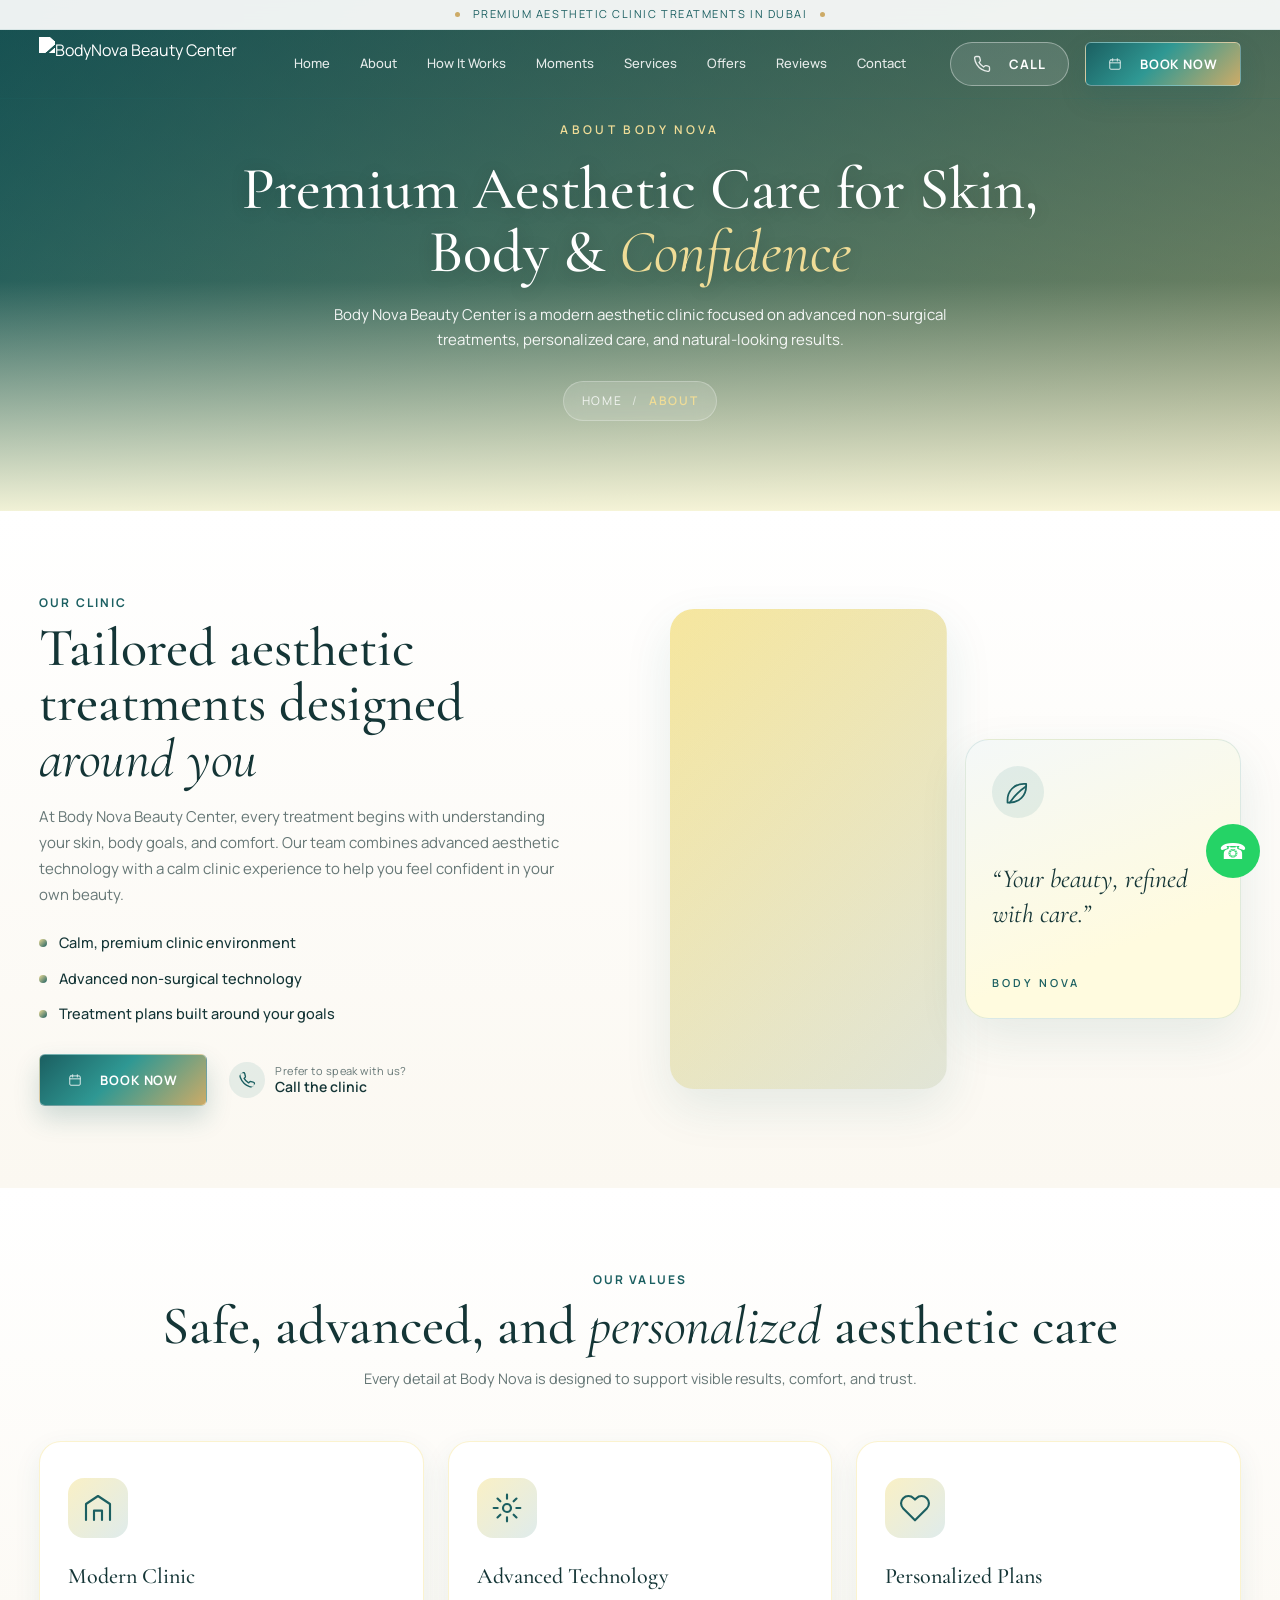
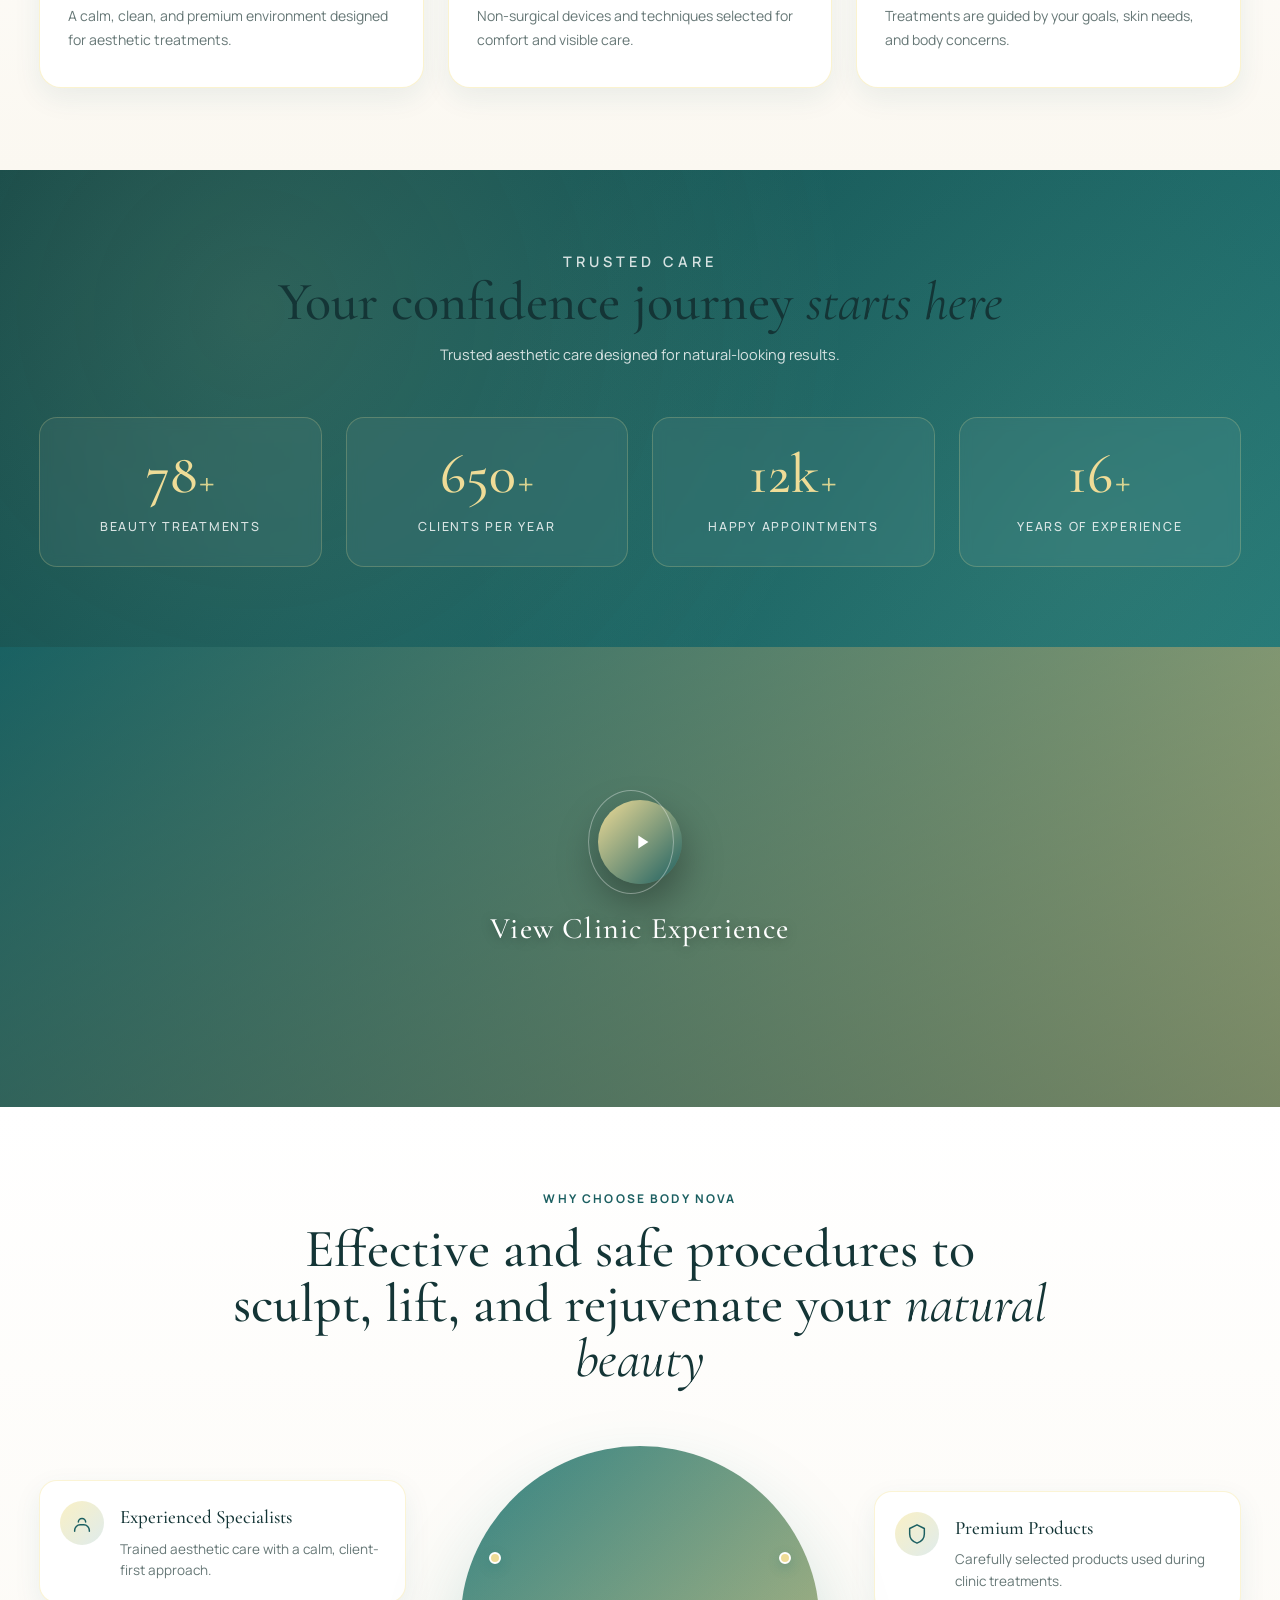
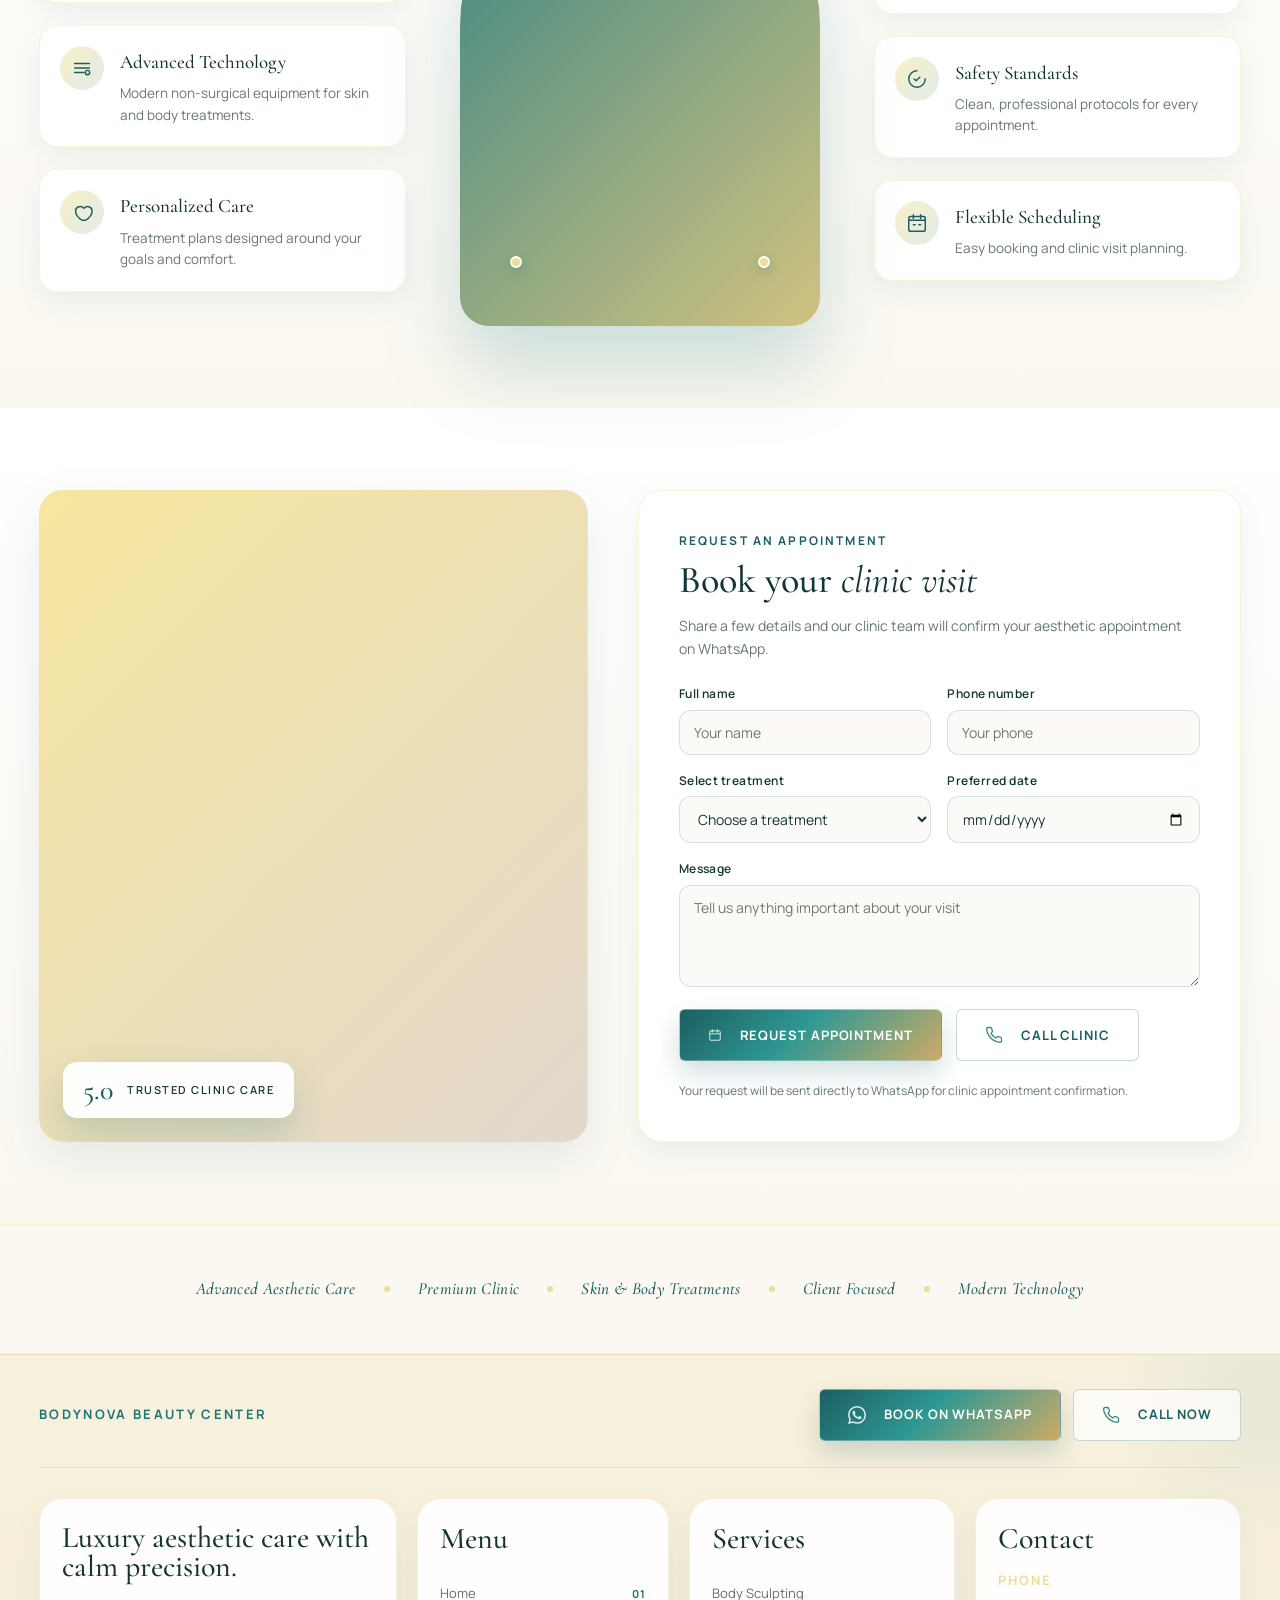
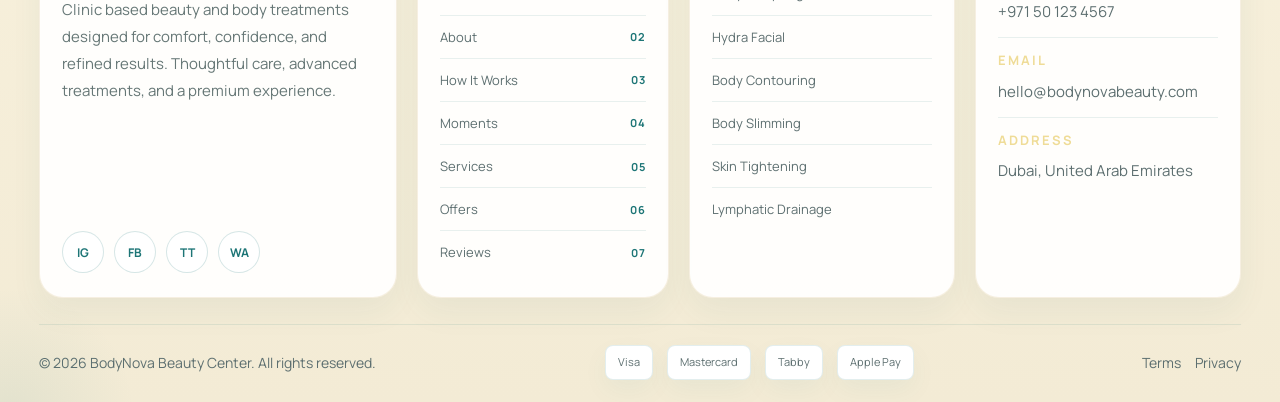
==== about.html @ 42dd6645 "Add About page with header/footer nav, styles, and booking CTA - Create about.html with hero, intro " ====
<!DOCTYPE html>
<html lang="en">
<head>
  <meta charset="UTF-8">
  <meta name="viewport" content="width=device-width, initial-scale=1.0">
  <meta name="description" content="About Body Nova Beauty Center - a premium aesthetic clinic in Dubai offering advanced non-surgical treatments, personalized care, and natural-looking results.">
  <title>About BodyNova Beauty Center | Premium Aesthetic Clinic in Dubai</title>
  <link rel="preconnect" href="https://fonts.googleapis.com">
  <link rel="preconnect" href="https://fonts.gstatic.com" crossorigin>
  <link href="https://fonts.googleapis.com/css2?family=Cormorant+Garamond:ital,wght@0,400;0,500;0,600;1,400;1,500&family=Manrope:wght@300;400;500;600;700&display=swap" rel="stylesheet">
  <link rel="stylesheet" href="styles.css">
  <script src="config.js"></script>
</head>
<body class="about-page">
  <div id="header-placeholder"></div>

  <main>
    <!-- ============= ABOUT HERO ============= -->
    <section class="about-hero">
      <div class="about-hero-bg" aria-hidden="true"></div>
      <div class="about-hero-overlay" aria-hidden="true"></div>
      <div class="shell about-hero-inner">
        <p class="about-hero-eyebrow">About Body Nova</p>
        <h1 class="about-hero-title">Premium Aesthetic Care for Skin, Body &amp; <i>Confidence</i></h1>
        <p class="about-hero-sub">Body Nova Beauty Center is a modern aesthetic clinic focused on advanced non-surgical treatments, personalized care, and natural-looking results.</p>
        <nav class="about-breadcrumb" aria-label="Breadcrumb">
          <a href="index.html">Home</a>
          <span aria-hidden="true">/</span>
          <span class="about-breadcrumb-current">About</span>
        </nav>
      </div>
    </section>

    <!-- ============= INTRO STORY ============= -->
    <section class="section about-intro">
      <div class="shell about-intro-grid reveal">
        <div class="about-intro-copy">
          <p class="eyebrow">Our Clinic</p>
          <h2>Tailored aesthetic treatments designed <i>around you</i></h2>
          <p class="about-intro-lead">At Body Nova Beauty Center, every treatment begins with understanding your skin, body goals, and comfort. Our team combines advanced aesthetic technology with a calm clinic experience to help you feel confident in your own beauty.</p>

          <ul class="about-intro-list">
            <li><span class="about-intro-bullet" aria-hidden="true"></span>Calm, premium clinic environment</li>
            <li><span class="about-intro-bullet" aria-hidden="true"></span>Advanced non-surgical technology</li>
            <li><span class="about-intro-bullet" aria-hidden="true"></span>Treatment plans built around your goals</li>
          </ul>

          <div class="about-intro-actions">
            <a href="#about-booking" class="main-btn js-book">Book Now</a>
            <a href="#" class="about-call-line js-call">
              <svg viewBox="0 0 24 24" aria-hidden="true" width="18" height="18"><path d="M22 16.92v3a2 2 0 0 1-2.18 2 19.86 19.86 0 0 1-8.63-3.07 19.5 19.5 0 0 1-6-6A19.86 19.86 0 0 1 2.12 4.18 2 2 0 0 1 4.11 2h3a2 2 0 0 1 2 1.72c.13.96.36 1.9.7 2.81a2 2 0 0 1-.45 2.11L8.09 9.91a16 16 0 0 0 6 6l1.27-1.27a2 2 0 0 1 2.11-.45c.91.34 1.85.57 2.81.7A2 2 0 0 1 22 16.92Z" fill="none" stroke="currentColor" stroke-width="1.8" stroke-linecap="round" stroke-linejoin="round"/></svg>
              <span><small>Prefer to speak with us?</small><strong>Call the clinic</strong></span>
            </a>
          </div>
        </div>

        <div class="about-intro-media">
          <div class="about-intro-image about-intro-image-main image-hydra" role="img" aria-label="Premium aesthetic treatment room"></div>
          <div class="about-intro-image about-intro-image-card">
            <div class="about-intro-leaf" aria-hidden="true">
              <svg viewBox="0 0 24 24" width="28" height="28"><path d="M5 21c8 0 14-6 14-14V5h-2C9 5 3 11 3 19v2h2Z" fill="none" stroke="currentColor" stroke-width="1.5" stroke-linecap="round" stroke-linejoin="round"/><path d="M5 21c4-6 8-10 14-14" fill="none" stroke="currentColor" stroke-width="1.5" stroke-linecap="round"/></svg>
            </div>
            <p class="about-intro-quote">“Your beauty, refined with care.”</p>
            <span class="about-intro-quote-mark">Body Nova</span>
          </div>
        </div>
      </div>
    </section>

    <!-- ============= CLINIC VALUES ============= -->
    <section class="section about-values">
      <div class="shell">
        <div class="about-values-title reveal">
          <p class="eyebrow">Our Values</p>
          <h2>Safe, advanced, and <i>personalized</i> aesthetic care</h2>
          <p class="about-values-sub">Every detail at Body Nova is designed to support visible results, comfort, and trust.</p>
        </div>

        <div class="about-values-grid reveal">
          <article class="about-value-card">
            <div class="about-value-icon" aria-hidden="true">
              <svg viewBox="0 0 24 24" width="32" height="32"><path d="M3 21V9l9-6 9 6v12" fill="none" stroke="currentColor" stroke-width="1.6" stroke-linecap="round" stroke-linejoin="round"/><path d="M9 21v-7h6v7" fill="none" stroke="currentColor" stroke-width="1.6" stroke-linecap="round" stroke-linejoin="round"/></svg>
            </div>
            <h3>Modern Clinic</h3>
            <p>A calm, clean, and premium environment designed for aesthetic treatments.</p>
          </article>

          <article class="about-value-card">
            <div class="about-value-icon" aria-hidden="true">
              <svg viewBox="0 0 24 24" width="32" height="32"><circle cx="12" cy="12" r="3" fill="none" stroke="currentColor" stroke-width="1.6"/><path d="M12 2v3M12 19v3M2 12h3M19 12h3M4.9 4.9l2.1 2.1M17 17l2.1 2.1M4.9 19.1 7 17M17 7l2.1-2.1" fill="none" stroke="currentColor" stroke-width="1.6" stroke-linecap="round"/></svg>
            </div>
            <h3>Advanced Technology</h3>
            <p>Non-surgical devices and techniques selected for comfort and visible care.</p>
          </article>

          <article class="about-value-card">
            <div class="about-value-icon" aria-hidden="true">
              <svg viewBox="0 0 24 24" width="32" height="32"><path d="M20.84 4.61a5.5 5.5 0 0 0-7.78 0L12 5.67l-1.06-1.06a5.5 5.5 0 0 0-7.78 7.78L12 21.23l8.84-8.84a5.5 5.5 0 0 0 0-7.78Z" fill="none" stroke="currentColor" stroke-width="1.6" stroke-linecap="round" stroke-linejoin="round"/></svg>
            </div>
            <h3>Personalized Plans</h3>
            <p>Treatments are guided by your goals, skin needs, and body concerns.</p>
          </article>
        </div>
      </div>
    </section>

    <!-- ============= STATS ============= -->
    <section class="about-stats">
      <div class="shell about-stats-shell reveal">
        <div class="about-stats-copy">
          <p class="about-stats-eyebrow">Trusted Care</p>
          <h2>Your confidence journey <i>starts here</i></h2>
          <p>Trusted aesthetic care designed for natural-looking results.</p>
        </div>
        <div class="about-stats-grid">
          <div class="about-stat">
            <span class="about-stat-num">78<em>+</em></span>
            <span class="about-stat-label">Beauty Treatments</span>
          </div>
          <div class="about-stat">
            <span class="about-stat-num">650<em>+</em></span>
            <span class="about-stat-label">Clients Per Year</span>
          </div>
          <div class="about-stat">
            <span class="about-stat-num">12k<em>+</em></span>
            <span class="about-stat-label">Happy Appointments</span>
          </div>
          <div class="about-stat">
            <span class="about-stat-num">16<em>+</em></span>
            <span class="about-stat-label">Years of Experience</span>
          </div>
        </div>
      </div>
    </section>

    <!-- ============= CINEMATIC IMAGE ============= -->
    <section class="about-cinematic">
      <div class="about-cinematic-bg" aria-hidden="true"></div>
      <div class="about-cinematic-overlay" aria-hidden="true"></div>
      <div class="about-cinematic-content">
        <button type="button" class="about-play" aria-label="View clinic experience">
          <svg viewBox="0 0 24 24" width="22" height="22" aria-hidden="true"><path d="M8 5v14l11-7L8 5Z" fill="currentColor"/></svg>
        </button>
        <p class="about-cinematic-text">View Clinic Experience</p>
      </div>
    </section>

    <!-- ============= WHY BODY NOVA ============= -->
    <section class="section about-why">
      <div class="shell">
        <div class="about-why-title reveal">
          <p class="eyebrow">Why Choose Body Nova</p>
          <h2>Effective and safe procedures to sculpt, lift, and rejuvenate your <i>natural beauty</i></h2>
        </div>

        <div class="about-why-layout reveal">
          <div class="about-why-side about-why-left">
            <article class="about-why-feature">
              <div class="about-why-icon" aria-hidden="true">
                <svg viewBox="0 0 24 24" width="22" height="22"><path d="M16 11a4 4 0 1 0-8 0M4 21v-1a6 6 0 0 1 6-6h4a6 6 0 0 1 6 6v1" fill="none" stroke="currentColor" stroke-width="1.6" stroke-linecap="round" stroke-linejoin="round"/></svg>
              </div>
              <div>
                <h3>Experienced Specialists</h3>
                <p>Trained aesthetic care with a calm, client-first approach.</p>
              </div>
            </article>
            <article class="about-why-feature">
              <div class="about-why-icon" aria-hidden="true">
                <svg viewBox="0 0 24 24" width="22" height="22"><path d="M4 7h16M4 12h16M4 17h10" fill="none" stroke="currentColor" stroke-width="1.6" stroke-linecap="round"/><circle cx="18" cy="17" r="2.4" fill="none" stroke="currentColor" stroke-width="1.6"/></svg>
              </div>
              <div>
                <h3>Advanced Technology</h3>
                <p>Modern non-surgical equipment for skin and body treatments.</p>
              </div>
            </article>
            <article class="about-why-feature">
              <div class="about-why-icon" aria-hidden="true">
                <svg viewBox="0 0 24 24" width="22" height="22"><path d="M12 21s-7-4.35-7-10a5 5 0 0 1 9-3 5 5 0 0 1 9 3c0 5.65-7 10-7 10Z" fill="none" stroke="currentColor" stroke-width="1.6" stroke-linecap="round" stroke-linejoin="round"/></svg>
              </div>
              <div>
                <h3>Personalized Care</h3>
                <p>Treatment plans designed around your goals and comfort.</p>
              </div>
            </article>
          </div>

          <div class="about-why-center" aria-hidden="true">
            <div class="about-why-frame">
              <img src="assets/images/why-body-nova-face.jpg" alt="Body Nova premium clinic treatment" onerror="this.style.display='none';this.parentElement.classList.add('about-why-frame-fallback')">
              <span class="about-why-pin about-why-pin-tl"></span>
              <span class="about-why-pin about-why-pin-tr"></span>
              <span class="about-why-pin about-why-pin-bl"></span>
              <span class="about-why-pin about-why-pin-br"></span>
            </div>
          </div>

          <div class="about-why-side about-why-right">
            <article class="about-why-feature">
              <div class="about-why-icon" aria-hidden="true">
                <svg viewBox="0 0 24 24" width="22" height="22"><path d="M12 2 4 6v6c0 5 3.5 8.5 8 10 4.5-1.5 8-5 8-10V6l-8-4Z" fill="none" stroke="currentColor" stroke-width="1.6" stroke-linecap="round" stroke-linejoin="round"/></svg>
              </div>
              <div>
                <h3>Premium Products</h3>
                <p>Carefully selected products used during clinic treatments.</p>
              </div>
            </article>
            <article class="about-why-feature">
              <div class="about-why-icon" aria-hidden="true">
                <svg viewBox="0 0 24 24" width="22" height="22"><path d="M9 12l2 2 4-4M12 3a9 9 0 1 0 9 9" fill="none" stroke="currentColor" stroke-width="1.6" stroke-linecap="round" stroke-linejoin="round"/></svg>
              </div>
              <div>
                <h3>Safety Standards</h3>
                <p>Clean, professional protocols for every appointment.</p>
              </div>
            </article>
            <article class="about-why-feature">
              <div class="about-why-icon" aria-hidden="true">
                <svg viewBox="0 0 24 24" width="22" height="22"><rect x="3" y="5" width="18" height="16" rx="2" fill="none" stroke="currentColor" stroke-width="1.6"/><path d="M3 9h18M8 3v4M16 3v4M8 14h2M14 14h2" fill="none" stroke="currentColor" stroke-width="1.6" stroke-linecap="round"/></svg>
              </div>
              <div>
                <h3>Flexible Scheduling</h3>
                <p>Easy booking and clinic visit planning.</p>
              </div>
            </article>
          </div>
        </div>
      </div>
    </section>

    <!-- ============= BOOKING CTA ============= -->
    <section class="section about-booking" id="about-booking">
      <div class="shell about-booking-grid reveal">
        <div class="about-booking-media">
          <div class="about-booking-image image-tight" role="img" aria-label="Premium clinic treatment"></div>
          <div class="about-booking-badge">
            <span class="about-booking-badge-num">5.0</span>
            <span class="about-booking-badge-label">Trusted Clinic Care</span>
          </div>
        </div>

        <div class="about-booking-panel">
          <p class="eyebrow">Request an Appointment</p>
          <h2>Book your <i>clinic visit</i></h2>
          <p class="about-booking-lead">Share a few details and our clinic team will confirm your aesthetic appointment on WhatsApp.</p>

          <form class="about-booking-form" id="booking-form">
            <label class="about-field">
              <span>Full name</span>
              <input type="text" name="name" placeholder="Your name" required>
            </label>
            <label class="about-field">
              <span>Phone number</span>
              <input type="tel" name="phone" placeholder="Your phone" required>
            </label>
            <label class="about-field">
              <span>Select treatment</span>
              <select name="service" required>
                <option value="" selected disabled>Choose a treatment</option>
                <option>Body Sculpting &amp; Fat Removal</option>
                <option>Hydra Facial</option>
                <option>Body Contouring</option>
                <option>Body Slimming</option>
                <option>Skin Tightening</option>
                <option>Lymphatic Drainage</option>
              </select>
            </label>
            <label class="about-field">
              <span>Preferred date</span>
              <input type="date" name="date" required>
            </label>
            <label class="about-field about-field-full">
              <span>Message</span>
              <textarea name="notes" rows="4" placeholder="Tell us anything important about your visit"></textarea>
            </label>
            <div class="about-booking-actions">
              <button type="submit" class="main-btn">Request Appointment</button>
              <a href="#" class="soft-btn js-call">Call Clinic</a>
            </div>
            <p class="about-booking-note">Your request will be sent directly to WhatsApp for clinic appointment confirmation.</p>
          </form>
        </div>
      </div>
    </section>

    <!-- ============= TRUST ROW ============= -->
    <section class="about-trust">
      <div class="shell">
        <div class="about-trust-row reveal">
          <span class="about-trust-item">Advanced Aesthetic Care</span>
          <span class="about-trust-dot" aria-hidden="true"></span>
          <span class="about-trust-item">Premium Clinic</span>
          <span class="about-trust-dot" aria-hidden="true"></span>
          <span class="about-trust-item">Skin &amp; Body Treatments</span>
          <span class="about-trust-dot" aria-hidden="true"></span>
          <span class="about-trust-item">Client Focused</span>
          <span class="about-trust-dot" aria-hidden="true"></span>
          <span class="about-trust-item">Modern Technology</span>
        </div>
      </div>
    </section>
  </main>

  <div id="footer-placeholder"></div>
  <a href="#" class="float-wa js-whatsapp" aria-label="Chat on WhatsApp">☎</a>
  <script src="scripts.js"></script>
</body>
</html>
---- styles.css ----
:root {
  --gold: #f5e496;
  --gold-dark: #1d7576;
  --teal: #1d7576;
  --cream: #fffbdf;
  --cream-2: #f9f2c8;
  --blush: #fbf6d5;
  --rose: #1d7576;
  --rose-dark: #0f4546;
  --ink: #123c3d;
  --muted: #5d6f70;
  --surface: #FFFFFF;
  --whatsapp: #25D366;
  --serif: 'Cormorant Garamond', Georgia, serif;
  --sans: 'Manrope', system-ui, sans-serif;
  --shadow: 0 18px 48px rgba(29, 117, 118, .10);
  --soft-shadow: 0 10px 28px rgba(29, 117, 118, .08);
  --max: 1130px;
}

* {
  box-sizing: border-box;
  margin: 0;
  padding: 0
}

html {
  scroll-behavior: smooth
}

body {
  font-family: var(--sans);
  background: var(--cream);
  color: var(--ink);
  line-height: 1.65;
  overflow-x: hidden
}

a {
  text-decoration: none;
  color: inherit
}

img {
  max-width: 100%;
  display: block
}

button {
  font-family: inherit
}

.shell {
  max-width: var(--max);
  margin: auto;
  padding: 0 24px
}

.section {
  padding: 82px 0
}

.reveal {
  opacity: 0;
  transform: translateY(24px);
  transition: opacity .7s ease, transform .7s ease
}

.reveal.is-visible {
  opacity: 1;
  transform: none
}

.reveal-now {
  animation: rise .8s ease both
}

@keyframes rise {
  from {
    opacity: 0;
    transform: translateY(18px)
  }

  to {
    opacity: 1;
    transform: none
  }
}

.top-note {
  height: 30px;
  background: #fbf5c9;
  color: var(--teal);
  font-size: 11px;
  letter-spacing: .14em;
  text-transform: uppercase;
  display: flex;
  align-items: center;
  justify-content: center;
  gap: 13px
}

.top-note span {
  width: 5px;
  height: 5px;
  background: var(--gold);
  border-radius: 50%
}

.site-header {
  position: sticky;
  top: 0;
  z-index: 50;
  background: rgba(255, 255, 255, .96);
  border-bottom: 1px solid rgba(245, 228, 150, .45);
  backdrop-filter: blur(16px)
}

.header-shell {
  height: 68px;
  display: grid;
  grid-template-columns: 210px 1fr 210px;
  align-items: center;
  gap: 20px
}

.brand {
  display: flex;
  align-items: center
}

.brand-logo {
  height: 54px;
  width: auto;
  object-fit: contain
}

.desktop-nav {
  display: flex;
  align-items: center;
  justify-content: center;
  gap: 30px
}

.desktop-nav a {
  font-size: 13px;
  font-weight: 500;
  color: #123c3d;
  position: relative
}

.desktop-nav a:after {
  content: "";
  position: absolute;
  left: 0;
  bottom: -8px;
  width: 0;
  height: 1px;
  background: var(--gold);
  transition: .25s
}

.desktop-nav a:hover {
  color: var(--rose-dark)
}

.desktop-nav a:hover:after {
  width: 100%
}

.header-actions {
  display: flex;
  justify-content: flex-end;
  gap: 10px
}

.header-call,
.header-book,
.soft-btn,
.main-btn,
.whatsapp-btn {
  display: inline-flex;
  align-items: center;
  justify-content: center;
  min-height: 38px;
  padding: 0 20px;
  border-radius: 999px;
  font-size: 12px;
  font-weight: 700;
  letter-spacing: .08em;
  text-transform: uppercase;
  transition: .25s ease
}

.header-call,
.soft-btn {
  background: #fffbdf;
  border: 1px solid rgba(29, 117, 118, .22);
  color: var(--rose-dark)
}

.header-book,
.main-btn {
  background: linear-gradient(135deg, var(--gold), #1d7576);
  color: #fff;
  border: 1px solid rgba(255, 255, 255, .4);
  box-shadow: 0 10px 22px rgba(29, 117, 118, .25)
}

.whatsapp-btn {
  background: var(--whatsapp);
  color: #fff
}

.header-call:hover,
.soft-btn:hover {
  background: #f8f0c8
}

.header-book:hover,
.main-btn:hover {
  transform: translateY(-1px);
  background: linear-gradient(135deg, var(--teal), #155f60)
}

.whatsapp-btn:hover {
  transform: translateY(-1px);
  filter: brightness(.96)
}

.menu-toggle {
  display: none;
  background: transparent;
  border: 0;
  width: 38px;
  height: 38px;
  margin-left: auto
}

.menu-toggle span {
  display: block;
  width: 22px;
  height: 2px;
  background: var(--ink);
  margin: 5px auto;
  transition: .25s
}

.menu-toggle.is-open span:nth-child(1) {
  transform: translateY(7px) rotate(45deg)
}

.menu-toggle.is-open span:nth-child(2) {
  opacity: 0
}

.menu-toggle.is-open span:nth-child(3) {
  transform: translateY(-7px) rotate(-45deg)
}

.mobile-panel {
  display: none;
  background: #fff;
  border-top: 1px solid rgba(245, 228, 150, .45);
  padding: 10px 24px 24px
}

.mobile-panel.is-open {
  display: block
}

.mobile-nav {
  display: grid;
  gap: 2px
}

.mobile-nav a {
  padding: 12px 0;
  border-bottom: 1px solid #e9e2b8;
  color: var(--ink);
  font-size: 14px
}

.mobile-actions {
  display: grid;
  grid-template-columns: 1fr 1fr;
  gap: 10px;
  margin-top: 16px
}

.hero {
  min-height: 520px;
  height: 70vh;
  max-height: 720px;
  position: relative;
  display: flex;
  align-items: center;
  justify-content: center;
  text-align: center;
  color: #fff;
  overflow: hidden
}

.hero-media {
  position: absolute;
  inset: 0;
  display: grid;
  grid-template-columns: 1fr 1fr
}

.hero-panel {
  background-size: cover;
  background-position: center
}

.hero-panel-left {
  background-image: linear-gradient(rgba(47, 25, 20, .15), rgba(47, 25, 20, .15)), url('assets/images/hero-left.jpg'), linear-gradient(135deg, #1d7576, #f5e496)
}

.hero-panel-right {
  background-image: linear-gradient(rgba(47, 25, 20, .16), rgba(47, 25, 20, .16)), url('assets/images/hero-right.jpg'), linear-gradient(135deg, #dcece7, #f5e496)
}

.hero-shade {
  position: absolute;
  inset: 0;
  background: radial-gradient(circle at center, rgba(0, 0, 0, .2), rgba(0, 0, 0, .42))
}

.hero-copy {
  position: relative;
  z-index: 2;
  width: min(840px, 92%);
  padding-top: 20px
}

.hero-kicker {
  font-size: 12px;
  letter-spacing: .16em;
  text-transform: uppercase;
  margin-bottom: 14px;
  color: #f5e496
}

.hero h1 {
  font-family: var(--serif);
  font-weight: 500;
  font-size: clamp(42px, 6vw, 76px);
  line-height: .95;
  letter-spacing: -.02em;
  text-wrap: balance
}

.hero h1 i {
  font-weight: 400;
  color: #f5e496
}

.hero-proof {
  display: flex;
  flex-wrap: wrap;
  justify-content: center;
  gap: 9px;
  margin: 22px 0 14px
}

.hero-proof span {
  background: rgba(255, 255, 255, .14);
  border: 1px solid rgba(255, 255, 255, .24);
  backdrop-filter: blur(10px);
  border-radius: 999px;
  padding: 7px 13px;
  font-size: 12px
}

.hero-rating {
  font-size: 13px;
  margin-bottom: 24px
}

.hero-rating span {
  color: #f5e496;
  letter-spacing: 3px
}

.hero-actions {
  display: flex;
  justify-content: center;
  gap: 12px;
  flex-wrap: wrap
}

.hero-actions a {
  min-width: 180px
}

.eyebrow {
  font-size: 12px;
  letter-spacing: .18em;
  text-transform: uppercase;
  color: var(--teal);
  font-weight: 700;
  margin-bottom: 8px
}

h2 {
  font-family: var(--serif);
  font-size: clamp(34px, 4.4vw, 54px);
  font-weight: 500;
  line-height: 1.02;
  color: #123c3d
}

h2 i {
  color: var(--rose-dark);
  font-weight: 400
}

.section-copy p:not(.eyebrow),
.center-title p,
.title-row>p {
  color: var(--muted);
  font-size: 14px;
  max-width: 560px
}

.how-grid {
  display: grid;
  grid-template-columns: .9fr 1.25fr;
  gap: 70px;
  align-items: center
}

.steps {
  display: grid;
  grid-template-columns: repeat(3, 1fr);
  gap: 22px
}

.steps article {
  text-align: center
}

.line-icon {
  width: 58px;
  height: 58px;
  border: 1px solid rgba(29, 117, 118, .32);
  border-radius: 50%;
  display: inline-flex;
  align-items: center;
  justify-content: center;
  color: var(--teal);
  font-size: 13px;
  margin-bottom: 16px
}

.steps h3 {
  font-family: var(--serif);
  font-size: 22px;
  font-weight: 500;
  margin-bottom: 4px
}

.steps p {
  font-size: 13px;
  color: var(--muted)
}

.moments-section {
  background: #fff
}

.moments-grid {
  display: grid;
  grid-template-columns: .96fr 1.04fr;
  gap: 70px;
  align-items: center
}

.portrait-cluster {
  position: relative;
  min-height: 500px;
  display: flex;
  justify-content: center;
  align-items: center
}

.oval-frame {
  width: min(410px, 88vw);
  height: 500px;
  border-radius: 48% 48% 42% 42%;
  border: 1px dashed rgba(29, 117, 118, .34);
  box-shadow: 0 28px 60px rgba(29, 117, 118, .12);
  background-size: cover;
  background-position: center
}

.image-soft {
  background-image: linear-gradient(135deg, rgba(251, 237, 234, .72), rgba(255, 255, 255, .28)), url('assets/images/moments.jpg'), radial-gradient(circle at 45% 40%, #f5e496, #fbf6d5 45%, #dcece7)
}

.petal {
  position: absolute;
  color: #1d7576;
  font-size: 32px;
  filter: drop-shadow(0 10px 12px rgba(29, 117, 118, .20))
}

.petal-a {
  top: 90px;
  right: 72px
}

.petal-b {
  bottom: 82px;
  left: 65px
}

.petal-c {
  bottom: 125px;
  right: 52px
}

.moments-copy>p:not(.eyebrow) {
  color: var(--muted);
  font-size: 14px;
  max-width: 570px;
  margin: 14px 0 28px
}

.mini-offers {
  display: grid;
  grid-template-columns: repeat(3, 1fr);
  gap: 14px
}

.mini-offers article,
.product-row article {
  background: #fff;
  border: 1px solid rgba(245, 228, 150, .38);
  box-shadow: var(--soft-shadow);
  padding: 10px;
  border-radius: 11px
}

.mini-img,
.product-img,
.article-img {
  background-size: cover;
  background-position: center
}

.mini-img {
  height: 85px;
  border-radius: 8px;
  margin-bottom: 10px
}

.mini-offers h4,
.product-row h3 {
  font-family: var(--serif);
  font-size: 18px;
  font-weight: 500
}

.mini-offers p,
.product-row p {
  font-size: 12px;
  color: var(--muted);
  margin-bottom: 9px
}

.mini-btn {
  display: inline-flex;
  align-items: center;
  justify-content: center;
  background: #1d7576;
  color: #fff;
  border-radius: 999px;
  padding: 7px 14px;
  font-size: 10px;
  letter-spacing: .08em;
  text-transform: uppercase;
  font-weight: 700
}

.mini-btn:hover {
  background: var(--teal)
}

.whats-section {
  background: var(--cream);
  padding-top: 74px
}

.title-row {
  display: grid;
  grid-template-columns: 1fr 380px;
  gap: 40px;
  align-items: end;
  margin-bottom: 32px
}

.product-row {
  display: grid;
  grid-template-columns: repeat(5, 1fr);
  gap: 16px
}

.product-row article {
  position: relative;
  padding: 8px 8px 14px
}

.product-row article>span {
  position: absolute;
  top: 14px;
  left: 14px;
  z-index: 2;
  background: #f5e496;
  color: #1d7576;
  font-size: 10px;
  font-weight: 800;
  padding: 4px 9px;
  border-radius: 999px
}

.product-img {
  height: 150px;
  border-radius: 8px;
  margin-bottom: 12px
}

.product-row .mini-btn {
  width: 100%
}

.center-title {
  text-align: center;
  margin: 0 auto 34px;
  max-width: 650px
}

.center-title p:not(.eyebrow) {
  margin: 10px auto 0
}

.service-grid {
  display: grid;
  grid-template-columns: repeat(3, 1fr);
  gap: 18px
}

.service-card {
  height: 230px;
  border-radius: 12px;
  overflow: hidden;
  position: relative;
  background-size: cover;
  background-position: center;
  box-shadow: var(--soft-shadow);
  transition: .3s
}

.service-card:before {
  content: "";
  position: absolute;
  inset: 0;
  background: linear-gradient(to top, rgba(30, 18, 14, .68), rgba(30, 18, 14, .1))
}

.service-card:after {
  content: "";
  position: absolute;
  left: 22px;
  right: 22px;
  bottom: 20px;
  height: 1px;
  background: rgba(245, 228, 150, .85);
  transform: scaleX(0);
  transform-origin: left;
  transition: .3s
}

.service-card:hover {
  transform: translateY(-4px)
}

.service-card:hover:after {
  transform: scaleX(1)
}

.service-card div {
  position: absolute;
  left: 24px;
  right: 24px;
  bottom: 30px;
  color: #fff;
  text-align: center
}

.service-card h3 {
  font-family: var(--serif);
  font-size: 28px;
  font-weight: 500;
  line-height: 1.05
}

.service-card p {
  font-size: 12px;
  color: rgba(255, 255, 255, .85);
  margin-top: 6px
}

.discount-section {
  background: #fff
}

.discount-grid {
  display: grid;
  grid-template-columns: repeat(2, minmax(0, 360px));
  justify-content: center;
  gap: 24px
}

.discount-grid article {
  display: grid;
  grid-template-columns: 90px 1fr;
  gap: 16px;
  align-items: center;
  background: #fbf6d5;
  border-radius: 10px;
  padding: 22px;
  border: 1px solid rgba(29, 117, 118, .16)
}

.illustration {
  width: 90px;
  height: 74px;
  border-radius: 10px;
  background: #fffbdf;
  display: flex;
  align-items: center;
  justify-content: center;
  font-family: var(--serif);
  font-size: 40px;
  color: #1d7576
}

.discount-grid h3 {
  font-family: var(--serif);
  font-size: 23px;
  font-weight: 500
}

.discount-grid p {
  font-size: 13px;
  color: var(--muted);
  line-height: 1.55
}

.book-section {
  background: linear-gradient(#fff 0, #fff 28%, var(--cream) 28%)
}

.deal-strip {
  max-width: 760px;
  margin: 0 auto 30px;
  display: grid;
  grid-template-columns: repeat(3, 1fr);
  background: #fbf6d5;
  border-radius: 9px;
  overflow: hidden;
  border: 1px solid rgba(29, 117, 118, .20)
}

.deal-strip article {
  padding: 22px;
  text-align: center;
  border-right: 1px dashed rgba(29, 117, 118, .18)
}

.deal-strip article:last-child {
  border-right: 0
}

.deal-strip small {
  display: block;
  color: var(--rose-dark);
  font-size: 11px;
  text-transform: uppercase;
  letter-spacing: .12em
}

.deal-strip strong {
  display: block;
  font-family: var(--serif);
  font-size: 25px;
  font-weight: 500;
  color: #5e3834
}

.deal-strip p {
  font-size: 12px;
  color: var(--muted)
}

.gift-card {
  max-width: 720px;
  margin: auto;
  background: #fff;
  border: 1px solid #e4d891;
  border-radius: 90px;
  padding: 28px 48px;
  display: grid;
  grid-template-columns: 230px 1fr;
  gap: 34px;
  align-items: center;
  box-shadow: var(--soft-shadow)
}

.gift-visual {
  height: 130px;
  border-radius: 14px;
  background: linear-gradient(135deg, #123c3d, #111);
  color: #f5e496;
  display: flex;
  flex-direction: column;
  align-items: center;
  justify-content: center;
  box-shadow: 0 18px 35px rgba(0, 0, 0, .18)
}

.gift-visual span {
  font-family: var(--serif);
  font-size: 27px
}

.gift-card h3 {
  font-family: var(--serif);
  font-size: 31px;
  font-weight: 500;
  line-height: 1.05
}

.gift-card p {
  color: var(--muted);
  font-size: 14px;
  margin: 8px 0 14px
}

.journal-section {
  padding: 86px 0;
  background: #fbf6d5;
  position: relative;
  overflow: hidden
}

.journal-section:before {
  content: "";
  position: absolute;
  left: -90px;
  bottom: -80px;
  width: 280px;
  height: 250px;
  background: radial-gradient(circle, #8b4d3e 0 6px, transparent 7px);
  background-size: 18px 18px;
  opacity: .35;
  transform: rotate(-22deg)
}

.journal-grid {
  display: grid;
  grid-template-columns: .75fr 1.25fr;
  gap: 70px;
  align-items: center
}

.journal-quote {
  text-align: center;
  color: #5d6f70
}

.journal-quote span,
.testimonial>span {
  font-family: var(--serif);
  font-size: 72px;
  line-height: 1;
  color: #1d7576
}

.journal-quote p {
  font-family: var(--serif);
  font-size: 30px;
  line-height: 1.08
}

.journal-quote small {
  display: block;
  margin-top: 18px;
  color: var(--muted)
}

.article-list {
  display: grid;
  gap: 16px
}

.article-list article {
  display: grid;
  grid-template-columns: 1fr 110px;
  gap: 20px;
  align-items: center;
  border-bottom: 1px solid rgba(29, 117, 118, .14);
  padding-bottom: 16px
}

.article-list article>div:last-child {
  grid-row: 1;
  grid-column: 1
}

.article-img {
  grid-column: 2;
  height: 84px;
  border-radius: 7px
}

.article-list h3 {
  font-family: var(--serif);
  font-size: 25px;
  font-weight: 500;
  line-height: 1.15
}

.article-list p {
  font-size: 12px;
  color: var(--muted);
  margin-top: 8px
}

.reviews-section {
  background: #fff
}

.testimonial {
  text-align: center;
  max-width: 800px;
  margin: auto
}

.slides {
  position: relative;
  min-height: 220px
}

.slide {
  display: none
}

.slide.active {
  display: block
}

.slide p {
  font-family: var(--serif);
  font-size: 31px;
  line-height: 1.25;
  color: #123c3d
}

.slide strong {
  display: block;
  margin-top: 28px;
  font-size: 13px;
  color: #1d7576
}

.slide small {
  display: block;
  margin-top: 10px;
  color: #1d7576;
  letter-spacing: .1em
}

.slider-dots {
  display: flex;
  justify-content: center;
  gap: 10px;
  margin-top: 25px
}

.slider-dots button {
  width: 28px;
  height: 2px;
  border: 0;
  background: #d9dec0
}

.slider-dots button.active {
  background: #1d7576
}

.locations-section {
  padding: 54px 0 40px;
  background: #fbf6d5;
  border-radius: 28px 28px 0 0
}

.chips,
.footer-locations {
  display: flex;
  justify-content: center;
  flex-wrap: wrap;
  gap: 10px
}

.chips span,
.footer-locations span {
  background: #fff;
  border: 1px solid rgba(245, 228, 150, .38);
  border-radius: 5px;
  padding: 9px 22px;
  font-size: 12px;
  color: #5d6f70;
  min-width: 112px;
  text-align: center;
  transition: .25s
}

.chips span:hover {
  background: var(--teal);
  color: #fff
}

.footer {
  background: #fbf6d5;
  padding: 48px 0 24px;
  border-top: 1px solid rgba(245, 228, 150, .45)
}

.footer-top {
  display: grid;
  grid-template-columns: 1.4fr .7fr .9fr 1fr;
  gap: 42px;
  padding-bottom: 36px
}

.footer-logo {
  width: 190px;
  margin-bottom: 14px
}

.footer p,
.footer a,
.footer span {
  font-size: 13px;
  color: #5d6f70
}

.footer-brand p {
  max-width: 320px
}

.footer-socials {
  display: flex;
  gap: 9px;
  margin-top: 18px
}

.footer-socials a {
  width: 32px;
  height: 32px;
  border-radius: 50%;
  border: 1px solid #e4d891;
  display: flex;
  align-items: center;
  justify-content: center;
  color: #1d7576;
  font-size: 11px;
  font-weight: 800
}

.footer-col {
  display: flex;
  flex-direction: column;
  gap: 8px
}

.footer-col h4 {
  font-family: var(--serif);
  font-size: 23px;
  font-weight: 500;
  margin-bottom: 8px;
  color: #123c3d
}

.footer-wa {
  margin-top: 8px;
  color: #fff !important;
  background: var(--whatsapp);
  padding: 9px 14px;
  border-radius: 999px;
  text-align: center;
  max-width: 170px
}

.footer-locations {
  padding: 26px 0;
  border-top: 1px solid rgba(29, 117, 118, .10);
  border-bottom: 1px solid rgba(29, 117, 118, .10)
}

.footer-bottom {
  padding-top: 18px;
  display: flex;
  align-items: center;
  justify-content: space-between;
  gap: 16px;
  flex-wrap: wrap
}

.footer-bottom div {
  display: flex;
  gap: 14px
}

.payment-row span {
  background: #fff;
  border-radius: 4px;
  padding: 4px 8px;
  font-size: 10px
}

.float-wa {
  position: fixed;
  right: 20px;
  bottom: 22px;
  z-index: 60;
  width: 54px;
  height: 54px;
  background: var(--whatsapp);
  color: #fff;
  border-radius: 50%;
  display: flex;
  align-items: center;
  justify-content: center;
  box-shadow: 0 14px 30px rgba(37, 211, 102, .35);
  font-size: 22px
}

.image-faces {
  background-image: linear-gradient(135deg, rgba(255, 231, 226, .42), rgba(255, 255, 255, .22)), url('assets/images/moments.jpg'), linear-gradient(135deg, #f5e496, #f5eee5)
}

.image-facial {
  background-image: linear-gradient(135deg, rgba(255, 255, 255, .05), rgba(0, 0, 0, .05)), url('assets/images/service-hydra-facial.jpg'), linear-gradient(135deg, #f5e496, #f4f8e9)
}

.image-sculpt {
  background-image: linear-gradient(135deg, rgba(255, 255, 255, .05), rgba(0, 0, 0, .05)), url('assets/images/service-body-sculpting.jpg'), linear-gradient(135deg, #f5e496, #f5e496)
}

.image-tight {
  background-image: linear-gradient(135deg, rgba(255, 255, 255, .05), rgba(0, 0, 0, .05)), url('assets/images/service-skin-tightening.jpg'), linear-gradient(135deg, #f5e496, #f6eadf)
}

.image-drainage {
  background-image: linear-gradient(135deg, rgba(255, 255, 255, .05), rgba(0, 0, 0, .05)), url('assets/images/service-lymphatic-drainage.jpg'), linear-gradient(135deg, #dcece7, #fbf6d5)
}

.image-slimming {
  background-image: linear-gradient(135deg, rgba(255, 255, 255, .05), rgba(0, 0, 0, .05)), url('assets/images/service-body-slimming.jpg'), linear-gradient(135deg, #f5e496, #f5e496)
}

.image-contour {
  background-image: linear-gradient(135deg, rgba(255, 255, 255, .05), rgba(0, 0, 0, .05)), url('assets/images/service-body-contouring.jpg'), linear-gradient(135deg, #f5e496, #f5e496)
}

@media(max-width:980px) {
  .header-shell {
    grid-template-columns: 1fr auto
  }

  .brand-logo {
    height: 46px
  }

  .desktop-nav,
  .header-actions {
    display: none
  }

  .menu-toggle {
    display: block
  }

  .hero {
    height: auto;
    min-height: 610px
  }

  .hero-media {
    grid-template-columns: 1fr
  }

  .hero-panel-right {
    display: none
  }

  .how-grid,
  .moments-grid,
  .journal-grid {
    grid-template-columns: 1fr;
    gap: 38px
  }

  .steps,
  .mini-offers,
  .product-row,
  .service-grid {
    grid-template-columns: repeat(2, 1fr)
  }

  .title-row {
    grid-template-columns: 1fr
  }

  .footer-top {
    grid-template-columns: 1fr 1fr
  }

  .gift-card {
    border-radius: 28px;
    grid-template-columns: 1fr;
    padding: 30px
  }

  .deal-strip {
    grid-template-columns: 1fr
  }

  .deal-strip article {
    border-right: 0;
    border-bottom: 1px dashed rgba(29, 117, 118, .18)
  }

  .deal-strip article:last-child {
    border-bottom: 0
  }
}

@media(max-width:640px) {
  .shell {
    padding: 0 18px
  }

  .section {
    padding: 62px 0
  }

  .top-note {
    font-size: 9px;
    letter-spacing: .08em
  }

  .hero h1 {
    font-size: 33px
  }

  .hero-actions {
    flex-direction: column;
    align-items: center
  }

  .hero-actions a {
    width: 100%;
    max-width: 280px
  }

  .hero-proof {
    gap: 7px
  }

  .steps,
  .mini-offers,
  .product-row,
  .service-grid,
  .discount-grid {
    grid-template-columns: 1fr
  }

  .portrait-cluster {
    min-height: 390px
  }

  .oval-frame {
    height: 390px
  }

  .product-row {
    display: flex;
    overflow-x: auto;
    padding-bottom: 10px;
    scroll-snap-type: x mandatory
  }

  .product-row article {
    min-width: 230px;
    scroll-snap-align: start
  }

  .service-card {
    height: 210px
  }

  .discount-grid article {
    grid-template-columns: 1fr;
    text-align: center
  }

  .journal-quote p,
  .slide p {
    font-size: 25px
  }

  .article-list article {
    grid-template-columns: 1fr 92px;
    gap: 14px
  }

  .article-list h3 {
    font-size: 20px
  }

  .footer-top {
    grid-template-columns: 1fr
  }

  .footer-bottom {
    display: grid;
    text-align: center;
    justify-content: center
  }

  .mobile-actions {
    grid-template-columns: 1fr
  }

  .footer-logo {
    width: 160px
  }

  .gift-visual {
    height: 120px
  }

  .hero {
    min-height: 560px
  }

  .brand-logo {
    height: 42px
  }
}


/* Story Feature Section */
.story-feature-section {
  background: #fbf7df;
  padding-top: 96px;
  padding-bottom: 108px
}

.story-feature-shell {
  max-width: 1220px
}

.story-feature-top {
  display: grid;
  grid-template-columns: minmax(0, 1.2fr) minmax(320px, .76fr);
  gap: 64px;
  align-items: start;
  margin-bottom: 54px
}

.story-feature-intro h2 {
  font-family: var(--serif);
  font-size: clamp(44px, 5.6vw, 72px);
  line-height: .96;
  font-weight: 500;
  letter-spacing: -.03em;
  max-width: 760px
}

.story-feature-lead {
  padding-top: 34px;
  max-width: 420px
}

.story-feature-lead p,
.story-feature-copy p {
  font-size: 16px;
  line-height: 1.72;
  color: var(--muted)
}

.story-feature-grid {
  display: grid;
  grid-template-columns: minmax(250px, 1fr) minmax(320px, 420px) minmax(250px, 1fr);
  gap: 54px;
  align-items: start
}

.story-feature-card {
  display: flex;
  flex-direction: column;
  gap: 30px;
  padding-top: 76px
}

.story-feature-card-right {
  padding-top: 56px
}

.story-feature-copy h3 {
  font-family: var(--serif);
  font-size: 36px;
  line-height: 1.02;
  font-weight: 500;
  color: var(--ink);
  margin-bottom: 20px
}

.story-feature-copy-top {
  padding-top: 18px
}

.story-feature-copy-bottom h3 {
  margin-top: 22px;
  margin-bottom: 18px
}

.story-line {
  width: 100%;
  max-width: 460px;
  height: 1px;
  background: rgba(26, 26, 26, .1);
  margin-bottom: 28px
}

.story-list {
  display: flex;
  flex-direction: column;
  gap: 20px
}

.story-list li {
  position: relative;
  padding-left: 28px;
  font-size: 16px;
  line-height: 1.5;
  color: var(--ink)
}

.story-list li::before {
  content: '✦';
  position: absolute;
  left: 0;
  top: 0;
  color: #1d7576;
  font-size: 16px;
  line-height: 1
}

.story-list-tight {
  margin-top: 4px
}

.story-media-column {
  position: relative;
  display: flex;
  justify-content: center;
  align-items: flex-end;
  min-height: 620px
}

.story-media-frame {
  position: relative;
  width: min(100%, 420px);
  aspect-ratio: 0.72/1;
  overflow: hidden;
  border-radius: 220px;
  background: #fbf6d5;
  box-shadow: 0 32px 70px rgba(29, 117, 118, .11)
}

.story-media-image,
.story-media-video,
.story-media-placeholder {
  position: absolute;
  inset: 0;
  width: 100%;
  height: 100%
}

.story-media-image,
.story-media-video {
  object-fit: cover;
  display: none
}

.story-media-image.is-active,
.story-media-video.is-active {
  display: block
}

.story-media-placeholder {
  display: none;
  align-items: center;
  justify-content: center;
  background: linear-gradient(180deg, #fbf6d5, #f5e496);
  color: #1d7576;
  font-family: var(--serif);
  font-size: 42px;
  letter-spacing: .04em
}

.story-media-placeholder.is-active {
  display: flex
}

.story-media-video {
  background: #000
}

.story-media-video::-webkit-media-controls-panel {
  background: rgba(251, 248, 243, .9)
}

.story-media-signature {
  position: absolute;
  left: 50%;
  bottom: 18px;
  transform: translateX(-50%);
  font-family: 'Allura', cursive;
  font-size: 74px;
  line-height: 1;
  color: #1d7576;
  pointer-events: none;
  white-space: nowrap
}

@media(max-width:1180px) {
  .story-feature-top {
    grid-template-columns: 1fr;
    gap: 24px
  }

  .story-feature-lead {
    padding-top: 0;
    max-width: 720px
  }

  .story-feature-grid {
    grid-template-columns: 1fr;
    gap: 34px
  }

  .story-feature-card,
  .story-feature-card-right {
    padding-top: 0
  }

  .story-media-column {
    order: -1;
    min-height: 0;
    padding: 10px 0 30px
  }

  .story-media-frame {
    width: min(100%, 420px);
    margin: 0 auto
  }

  .story-feature-card-right .story-line {
    max-width: none
  }
}

@media(max-width:640px) {
  .story-feature-section {
    padding-top: 72px;
    padding-bottom: 78px
  }

  .story-feature-intro h2 {
    font-size: 44px;
    line-height: 1.02
  }

  .story-feature-copy h3 {
    font-size: 28px
  }

  .story-feature-lead p,
  .story-feature-copy p,
  .story-list li {
    font-size: 15px
  }

  .story-media-signature {
    font-size: 56px;
    bottom: 12px
  }

  .story-media-frame {
    border-radius: 160px;
    aspect-ratio: .74/1
  }
}


/* Refined alignment updates */
.story-feature-section {
  padding-top: 92px;
  padding-bottom: 104px
}

.story-feature-top {
  align-items: start;
  gap: 72px;
  margin-bottom: 60px
}

.story-feature-lead {
  padding-top: 22px
}

.story-feature-grid {
  align-items: center;
  gap: 44px
}

.story-feature-card,
.story-feature-card-right {
  padding-top: 0;
  align-self: center
}

.story-feature-copy h3 {
  margin-bottom: 18px
}

.story-feature-copy p {
  max-width: 420px
}

.story-feature-card-right .story-feature-copy-top p {
  max-width: 440px
}

.story-list {
  list-style: none;
  padding: 0;
  margin: 0
}

.story-list li {
  padding-left: 24px
}

.story-line {
  margin-bottom: 24px
}

.story-media-column {
  min-height: 560px
}

.story-media-signature {
  bottom: -2px
}

/* Care Promise Section */
.promise-section {
  background: linear-gradient(180deg, #fff 0%, #fffbdf 100%);
  padding-top: 88px;
  padding-bottom: 92px
}

.promise-title-wrap {
  max-width: 760px;
  margin: 0 auto 34px
}

.promise-title-wrap p:last-child {
  max-width: 560px;
  margin: 0 auto;
  color: var(--muted)
}

.promise-grid {
  display: grid;
  grid-template-columns: repeat(3, minmax(0, 1fr));
  gap: 24px;
  align-items: stretch;
  max-width: 1160px;
  margin: 0 auto
}

.promise-card {
  background: #fff;
  border: 1px solid rgba(245, 228, 150, .36);
  border-radius: 22px;
  padding: 30px 28px 28px;
  box-shadow: 0 18px 40px rgba(29, 117, 118, .05);
  min-height: 250px;
  display: flex;
  flex-direction: column;
  justify-content: flex-start;
  transition: transform .25s ease, box-shadow .25s ease, border-color .25s ease
}

.promise-card:hover {
  transform: translateY(-4px);
  box-shadow: 0 26px 46px rgba(29, 117, 118, .08);
  border-color: rgba(29, 117, 118, .22)
}

.promise-card-featured {
  background: linear-gradient(180deg, #fff, #fffbdf)
}

.promise-icon {
  width: 44px;
  height: 44px;
  border-radius: 50%;
  display: flex;
  align-items: center;
  justify-content: center;
  background: rgba(245, 228, 150, .28);
  color: #1d7576;
  font-size: 18px;
  margin-bottom: 22px
}

.promise-card h3 {
  font-family: var(--serif);
  font-size: 30px;
  font-weight: 500;
  line-height: 1.08;
  margin-bottom: 12px;
  color: var(--ink)
}

.promise-card p {
  font-size: 15px;
  line-height: 1.7;
  color: var(--muted);
  max-width: 290px
}

/* Unique footer without logo */
.footer {
  background: #fbf6d5;
  padding: 0 0 26px;
  border-top: 1px solid rgba(245, 228, 150, .38);
  border-radius: 34px 34px 0 0;
  margin-top: 24px
}

.footer-cta-panel {
  display: grid;
  grid-template-columns: minmax(0, 1.1fr) auto;
  gap: 28px;
  align-items: center;
  padding: 34px 0 30px;
  border-bottom: 1px solid rgba(26, 26, 26, .08)
}

.footer-cta-copy h3 {
  font-family: var(--serif);
  font-size: 42px;
  font-weight: 500;
  line-height: 1.02;
  color: var(--ink);
  margin: 6px 0 10px
}

.footer-cta-copy p:last-child {
  max-width: 520px;
  font-size: 15px;
  line-height: 1.7;
  color: var(--muted)
}

.footer-cta-actions {
  display: flex;
  gap: 12px;
  flex-wrap: wrap;
  justify-content: flex-end
}

.footer-main {
  display: grid;
  grid-template-columns: minmax(280px, .95fr) minmax(0, 1.35fr);
  gap: 70px;
  padding: 42px 0 28px
}

.footer-intro h2 {
  font-family: var(--serif);
  font-size: 12px;
  font-weight: 500;
  line-height: 1.02;
  color: var(--ink);
  margin-bottom: 14px
}

.footer-intro p {
  max-width: 400px;
  font-size: 15px;
  line-height: 1.7;
  color: var(--muted)
}

.footer-link-groups {
  display: grid;
  grid-template-columns: repeat(3, minmax(0, 1fr));
  gap: 36px
}

.footer-col {
  display: flex;
  flex-direction: column;
  gap: 10px
}

.footer-col h4 {
  font-family: var(--serif);
  font-size: 27px;
  font-weight: 500;
  color: var(--ink);
  margin-bottom: 8px
}

.footer-col a,
.footer-col span {
  font-size: 15px;
  line-height: 1.7;
  color: #5d6f70
}

.footer-socials {
  display: flex;
  gap: 10px;
  margin-top: 20px
}

.footer-socials a {
  width: 40px;
  height: 40px;
  border-radius: 50%;
  border: 1px solid rgba(29, 117, 118, .28);
  display: flex;
  align-items: center;
  justify-content: center;
  color: #1d7576;
  font-size: 12px;
  font-weight: 700;
  background: rgba(255, 255, 255, .4)
}

.footer-bottom {
  padding-top: 22px;
  border-top: 1px solid rgba(26, 26, 26, .08);
  display: flex;
  align-items: center;
  justify-content: space-between;
  gap: 18px;
  flex-wrap: wrap
}

.footer-bottom p {
  font-size: 14px;
  color: #5d6f70
}

.footer-bottom-links {
  display: flex;
  gap: 18px
}

.payment-row {
  display: flex;
  gap: 10px;
  flex-wrap: wrap
}

.payment-row span {
  background: #fff;
  border-radius: 8px;
  padding: 7px 12px;
  font-size: 11px;
  color: #5d6f70;
  border: 1px solid rgba(26, 26, 26, .05)
}

.footer-logo,
.footer-locations,
.footer-wa {
  display: none !important
}

@media(max-width:980px) {
  .promise-grid {
    grid-template-columns: 1fr 1fr
  }

  .footer-cta-panel {
    grid-template-columns: 1fr;
    align-items: flex-start
  }

  .footer-cta-actions {
    justify-content: flex-start
  }

  .footer-main {
    grid-template-columns: 1fr;
    gap: 38px
  }

  .footer-link-groups {
    grid-template-columns: 1fr 1fr 1fr;
    gap: 22px
  }
}

@media(max-width:640px) {
  .story-feature-top {
    gap: 20px;
    margin-bottom: 34px
  }

  .story-feature-grid {
    gap: 30px
  }

  .story-media-column {
    min-height: 420px
  }

  .promise-section {
    padding-top: 70px;
    padding-bottom: 72px
  }

  .promise-grid {
    grid-template-columns: 1fr
  }

  .promise-card {
    min-height: 0;
    padding: 24px 22px
  }

  .promise-card h3 {
    font-size: 26px
  }

  .footer {
    border-radius: 26px 26px 0 0
  }

  .footer-cta-copy h3,
  .footer-intro h2 {
    font-size: 32px
  }

  .footer-link-groups {
    grid-template-columns: 1fr;
    gap: 24px
  }

  .footer-bottom {
    justify-content: flex-start
  }
}


/* Footer redesign v3 */
.footer {
  background: linear-gradient(180deg, #fbf6d5 0%, #f7efc6 100%);
  padding: 28px 0 26px;
  border-top: 1px solid rgba(245, 228, 150, .38);
  border-radius: 36px 36px 0 0;
  margin-top: 24px;
  position: relative;
  overflow: hidden
}

.footer::before,
.footer::after {
  content: "";
  position: absolute;
  border-radius: 50%;
  pointer-events: none
}

.footer::before {
  width: 320px;
  height: 320px;
  right: -140px;
  top: -120px;
  background: radial-gradient(circle, rgba(245, 228, 150, .34), rgba(245, 228, 150, 0) 68%)
}

.footer::after {
  width: 260px;
  height: 260px;
  left: -120px;
  bottom: -140px;
  background: radial-gradient(circle, rgba(29, 117, 118, .08), rgba(29, 117, 118, 0) 70%)
}

.footer-hero-wrap {
  position: relative;
  z-index: 1;
  padding-top: 10px;
  padding-bottom: 24px
}

.footer-badge-row {
  display: flex;
  align-items: center;
  gap: 16px;
  margin-bottom: 26px
}

.footer-badge {
  display: inline-flex;
  align-items: center;
  min-height: 32px;
  padding: 0 14px;
  border-radius: 999px;
  background: rgba(255, 255, 255, .7);
  border: 1px solid rgba(245, 228, 150, .46);
  font-size: 11px;
  letter-spacing: .18em;
  text-transform: uppercase;
  color: #1d7576;
  font-weight: 700
}

.footer-badge-line {
  flex: 1;
  height: 1px;
  background: linear-gradient(90deg, rgba(245, 228, 150, .58), rgba(245, 228, 150, 0))
}

.footer-hero-grid {
  display: grid;
  grid-template-columns: minmax(0, 1.05fr) minmax(420px, .95fr);
  gap: 34px;
  align-items: start
}

.footer-editorial {
  padding: 18px 6px 0 0
}

.footer-editorial h2 {
  font-size: clamp(48px, 5.8vw, 82px);
  line-height: .92;
  max-width: 640px;
  letter-spacing: -.03em
}

.footer-editorial-copy {
  max-width: 470px;
  font-size: 16px;
  line-height: 1.75;
  color: var(--muted);
  margin: 18px 0 20px
}

.footer-pill-row {
  display: flex;
  flex-wrap: wrap;
  gap: 10px;
  margin-bottom: 22px
}

.footer-pill-row span {
  display: inline-flex;
  align-items: center;
  min-height: 34px;
  padding: 0 14px;
  border-radius: 999px;
  background: rgba(255, 255, 255, .55);
  border: 1px solid rgba(26, 26, 26, .07);
  font-size: 12px;
  color: #6b5c56
}

.footer-cta-actions {
  display: flex;
  gap: 12px;
  flex-wrap: wrap;
  margin-bottom: 22px
}

.footer-socials-large {
  margin-top: 0
}

.footer-utility-stack {
  display: grid;
  gap: 18px
}

.footer-panel {
  background: rgba(255, 255, 255, .55);
  border: 1px solid rgba(255, 255, 255, .75);
  backdrop-filter: blur(10px);
  box-shadow: 0 16px 36px rgba(29, 117, 118, .06);
  border-radius: 28px;
  padding: 26px
}

.footer-links-panel {
  padding: 28px
}

.footer-link-groups {
  display: grid;
  grid-template-columns: repeat(2, minmax(0, 1fr));
  gap: 28px
}

.footer-col {
  display: flex;
  flex-direction: column;
  gap: 10px
}

.footer-col h4 {
  font-family: var(--serif);
  font-size: 28px;
  font-weight: 500;
  color: var(--ink);
  margin-bottom: 6px
}

.footer-col a,
.footer-col span {
  font-size: 15px;
  line-height: 1.7;
  color: #5d6f70
}

.footer-contact-head {
  margin-bottom: 18px
}

.footer-contact-head h3 {
  font-family: var(--serif);
  font-size: 34px;
  font-weight: 500;
  line-height: 1.02;
  color: var(--ink)
}

.footer-contact-grid {
  display: grid;
  grid-template-columns: 1fr 1fr;
  gap: 18px 22px
}

.footer-contact-grid>div {
  display: flex;
  flex-direction: column;
  gap: 6px;
  padding: 16px 18px;
  border-radius: 18px;
  background: rgba(251, 248, 243, .72);
  border: 1px solid rgba(26, 26, 26, .05)
}

.footer-contact-grid .footer-contact-address {
  grid-column: 1 / -1
}

.footer-label {
  font-size: 11px;
  letter-spacing: .16em;
  text-transform: uppercase;
  color: #5d6f70;
  font-weight: 700
}

.footer-contact-grid a,
.footer-contact-grid span {
  font-size: 16px;
  color: #5d6f70;
  line-height: 1.6
}

.footer-bottom-modern {
  position: relative;
  z-index: 1;
  padding-top: 22px;
  border-top: 1px solid rgba(26, 26, 26, .08);
  display: flex;
  align-items: center;
  justify-content: space-between;
  gap: 18px;
  flex-wrap: wrap
}

.footer-bottom-modern p {
  font-size: 14px;
  color: #5d6f70
}

.footer-bottom-links {
  display: flex;
  gap: 18px
}

.footer-bottom-links a {
  font-size: 14px;
  color: #5d6f70
}

.footer-socials a {
  width: 42px;
  height: 42px;
  border-radius: 50%;
  border: 1px solid rgba(29, 117, 118, .28);
  display: flex;
  align-items: center;
  justify-content: center;
  color: #1d7576;
  font-size: 12px;
  font-weight: 700;
  background: rgba(255, 255, 255, .55)
}

.footer-logo,
.footer-locations,
.footer-wa,
.footer-main,
.footer-cta-panel {
  display: none !important
}

@media(max-width:980px) {
  .footer-hero-grid {
    grid-template-columns: 1fr
  }

  .footer-editorial {
    padding-top: 0
  }

  .footer-editorial h2 {
    max-width: 100%
  }
}

@media(max-width:640px) {
  .footer {
    border-radius: 28px 28px 0 0;
    padding-top: 22px
  }

  .footer-badge-row {
    gap: 12px;
    margin-bottom: 20px
  }

  .footer-editorial h2 {
    font-size: 42px
  }

  .footer-editorial-copy {
    font-size: 15px
  }

  .footer-panel {
    padding: 20px
  }

  .footer-link-groups {
    grid-template-columns: 1fr;
    gap: 20px
  }

  .footer-contact-head h3 {
    font-size: 28px
  }

  .footer-contact-grid {
    grid-template-columns: 1fr
  }

  .footer-contact-grid .footer-contact-address {
    grid-column: auto
  }
}


/* Booking section redesign */
.booking-section {
  background: #fff;
  padding-top: 92px;
  padding-bottom: 96px
}

.booking-wrap {
  display: grid;
  grid-template-columns: minmax(320px, .95fr) minmax(360px, 1.05fr);
  gap: 34px;
  align-items: stretch
}

.booking-copy {
  padding: 18px 8px 8px 0
}

.booking-copy>p:not(.eyebrow) {
  max-width: 500px;
  font-size: 15px;
  color: var(--muted);
  margin: 14px 0 24px;
  line-height: 1.75
}

.booking-feature-list {
  display: grid;
  gap: 14px;
  margin-bottom: 22px
}

.booking-feature-list article {
  display: grid;
  grid-template-columns: 54px 1fr;
  gap: 14px;
  align-items: start;
  padding: 16px 0;
  border-top: 1px solid rgba(26, 26, 26, .08)
}

.booking-feature-list article:first-child {
  border-top: 0
}

.booking-feature-list span {
  width: 54px;
  height: 54px;
  border-radius: 50%;
  display: flex;
  align-items: center;
  justify-content: center;
  background: rgba(245, 228, 150, .28);
  color: #1d7576;
  font-size: 13px;
  letter-spacing: .12em;
  font-weight: 700
}

.booking-feature-list h3 {
  font-family: var(--serif);
  font-size: 27px;
  font-weight: 500;
  line-height: 1.05;
  margin-bottom: 4px
}

.booking-feature-list p {
  font-size: 14px;
  color: var(--muted);
  line-height: 1.7
}

.booking-mini-cards {
  display: grid;
  grid-template-columns: 1fr 1fr;
  gap: 14px;
  margin-top: 18px
}

.booking-mini-cards div {
  padding: 18px;
  border: 1px solid rgba(26, 26, 26, .08);
  border-radius: 18px;
  background: linear-gradient(180deg, #fff, #fffbdf)
}

.booking-mini-cards small {
  display: block;
  font-size: 11px;
  letter-spacing: .16em;
  text-transform: uppercase;
  color: #5d6f70;
  font-weight: 700;
  margin-bottom: 8px
}

.booking-mini-cards strong {
  font-family: var(--serif);
  font-size: 23px;
  line-height: 1.15;
  font-weight: 500;
  color: var(--ink)
}

.booking-panel {
  background: linear-gradient(180deg, #fff, #fffbdf);
  border: 1px solid rgba(245, 228, 150, .36);
  border-radius: 28px;
  padding: 28px;
  box-shadow: 0 20px 48px rgba(29, 117, 118, .08);
  position: relative;
  overflow: hidden
}

.booking-panel::before {
  content: "";
  position: absolute;
  width: 240px;
  height: 240px;
  border-radius: 50%;
  background: radial-gradient(circle, rgba(245, 228, 150, .28), rgba(245, 228, 150, 0) 68%);
  right: -90px;
  top: -80px;
  pointer-events: none
}

.booking-form {
  position: relative;
  z-index: 1
}

.booking-grid {
  display: grid;
  grid-template-columns: 1fr 1fr;
  gap: 16px 14px
}

.booking-form label {
  display: flex;
  flex-direction: column;
  gap: 8px
}

.booking-form span {
  font-size: 11px;
  letter-spacing: .16em;
  text-transform: uppercase;
  color: #5d6f70;
  font-weight: 700
}

.booking-form input,
.booking-form select,
.booking-form textarea {
  width: 100%;
  min-height: 54px;
  border: 1px solid rgba(26, 26, 26, .1);
  border-radius: 16px;
  background: #fff;
  padding: 0 16px;
  font-family: var(--sans);
  font-size: 14px;
  color: var(--ink);
  outline: none;
  transition: border-color .25s ease, box-shadow .25s ease, transform .25s ease
}

.booking-form textarea {
  padding: 16px;
  min-height: 124px;
  resize: vertical
}

.booking-form input:focus,
.booking-form select:focus,
.booking-form textarea:focus {
  border-color: rgba(29, 117, 118, .42);
  box-shadow: 0 0 0 4px rgba(29, 117, 118, .08);
  transform: translateY(-1px)
}

.booking-full {
  grid-column: 1 / -1;
  margin-top: 14px
}

.booking-actions {
  display: flex;
  gap: 12px;
  flex-wrap: wrap;
  align-items: center;
  margin-top: 18px
}

.booking-note {
  font-size: 13px;
  color: var(--muted);
  margin-top: 14px
}

/* Footer redesign v4 */
.footer {
  background: #fbf6d5;
  padding: 34px 0 24px;
  border-top: 1px solid rgba(245, 228, 150, .38);
  border-radius: 36px 36px 0 0;
  margin-top: 26px
}

.footer-shell {
  display: block
}

.footer-topline {
  display: flex;
  align-items: center;
  justify-content: space-between;
  gap: 16px;
  padding-bottom: 26px;
  border-bottom: 1px solid rgba(26, 26, 26, .08)
}

.footer-topline .eyebrow {
  margin-bottom: 0;
  color: #5d6f70
}

.footer-topline-actions {
  display: flex;
  gap: 12px;
  flex-wrap: wrap
}

.footer-grid {
  display: grid;
  grid-template-columns: 1.3fr .65fr .75fr .9fr;
  gap: 34px;
  padding: 34px 0 30px;
  align-items: start
}

.footer-intro-block {
  padding-right: 18px
}

.footer-intro-block h2 {
  font-size: clamp(38px, 4.2vw, 58px);
  line-height: .98;
  max-width: 420px;
  margin-bottom: 14px
}

.footer-intro-block p {
  max-width: 420px;
  font-size: 15px;
  line-height: 1.75;
  color: var(--muted);
  margin-bottom: 18px
}

.footer-col {
  display: flex;
  flex-direction: column;
  gap: 10px
}

.footer-col h4 {
  font-family: var(--serif);
  font-size: 28px;
  font-weight: 500;
  line-height: 1.05;
  color: var(--ink);
  margin-bottom: 8px
}

.footer-col a,
.footer-col span {
  font-size: 15px;
  line-height: 1.7;
  color: #5d6f70
}

.footer-contact-col {
  gap: 14px
}

.footer-contact-item {
  display: flex;
  flex-direction: column;
  gap: 6px;
  padding-bottom: 10px;
  border-bottom: 1px solid rgba(26, 26, 26, .06)
}

.footer-contact-item:last-child {
  border-bottom: 0;
  padding-bottom: 0
}

.footer-label {
  font-size: 11px;
  letter-spacing: .15em;
  text-transform: uppercase;
  color: #5d6f70;
  font-weight: 700
}

.footer-socials {
  display: flex;
  gap: 10px
}

.footer-socials a {
  width: 42px;
  height: 42px;
  border-radius: 50%;
  border: 1px solid rgba(29, 117, 118, .28);
  display: flex;
  align-items: center;
  justify-content: center;
  color: #1d7576;
  font-size: 12px;
  font-weight: 700;
  background: rgba(255, 255, 255, .5);
  transition: transform .25s ease, background .25s ease, color .25s ease
}

.footer-socials a:hover {
  transform: translateY(-2px);
  background: #fff;
  color: var(--teal)
}

.footer-bottom {
  padding-top: 22px;
  border-top: 1px solid rgba(26, 26, 26, .08);
  display: flex;
  align-items: center;
  justify-content: space-between;
  gap: 18px;
  flex-wrap: wrap
}

.footer-bottom p,
.footer-bottom-links a {
  font-size: 14px;
  color: #5d6f70
}

.footer-bottom-links {
  display: flex;
  gap: 18px
}

.payment-row {
  display: flex;
  gap: 10px;
  flex-wrap: wrap
}

.payment-row span {
  background: #fff;
  border-radius: 8px;
  padding: 7px 12px;
  font-size: 11px;
  color: #5d6f70;
  border: 1px solid rgba(26, 26, 26, .05)
}

.footer-hero-wrap,
.footer-badge-row,
.footer-badge,
.footer-badge-line,
.footer-editorial,
.footer-panel,
.footer-contact-head,
.footer-contact-grid,
.footer-pill-row,
.footer-utility-stack,
.footer-main,
.footer-cta-panel,
.footer-bottom-modern,
.footer-logo,
.footer-locations,
.footer-wa {
  display: none !important
}

/* Subtle motion */
.hero-copy {
  animation: heroLift 1s ease both
}

.hero-proof span {
  animation: floatSoft 6s ease-in-out infinite
}

.hero-proof span:nth-child(2) {
  animation-delay: .6s
}

.hero-proof span:nth-child(3) {
  animation-delay: 1.2s
}

.hero-proof span:nth-child(4) {
  animation-delay: 1.8s
}

.petal,
.story-media-signature {
  animation: floatSoft 8s ease-in-out infinite
}

.service-card,
.mini-offers article,
.product-row article {
  transition: transform .35s ease, box-shadow .35s ease, border-color .35s ease
}

.service-card:hover,
.mini-offers article:hover,
.product-row article:hover {
  transform: translateY(-5px);
  box-shadow: 0 18px 38px rgba(29, 117, 118, .10)
}

.booking-panel,
.footer,
.story-media-frame {
  animation: softFade 1s ease both
}

@keyframes heroLift {
  from {
    opacity: 0;
    transform: translateY(22px)
  }

  to {
    opacity: 1;
    transform: none
  }
}

@keyframes floatSoft {

  0%,
  100% {
    transform: translateY(0)
  }

  50% {
    transform: translateY(-8px)
  }
}

@keyframes softFade {
  from {
    opacity: 0;
    transform: translateY(14px)
  }

  to {
    opacity: 1;
    transform: none
  }
}

@media(max-width:980px) {
  .booking-wrap {
    grid-template-columns: 1fr;
    gap: 26px
  }

  .footer-grid {
    grid-template-columns: 1fr 1fr;
    gap: 26px
  }

  .footer-intro-block {
    grid-column: 1 / -1;
    padding-right: 0
  }
}

@media(max-width:640px) {
  .booking-section {
    padding-top: 70px;
    padding-bottom: 72px
  }

  .booking-grid,
  .booking-mini-cards {
    grid-template-columns: 1fr
  }

  .booking-panel {
    padding: 22px
  }

  .booking-feature-list h3 {
    font-size: 24px
  }

  .footer {
    border-radius: 28px 28px 0 0;
    padding-top: 26px
  }

  .footer-topline {
    align-items: flex-start;
    flex-direction: column
  }

  .footer-grid {
    grid-template-columns: 1fr;
    gap: 24px;
    padding: 28px 0 24px
  }

  .footer-intro-block h2 {
    font-size: 40px
  }
}


/* Footer refinement v5 */
.footer {
  background: #fbf6d5;
  padding: 34px 0 24px;
  border-top: 1px solid rgba(245, 228, 150, .38);
  border-radius: 36px 36px 0 0;
  margin-top: 26px
}

.footer-shell {
  display: block
}

.footer-topline {
  display: flex;
  align-items: center;
  justify-content: space-between;
  gap: 16px;
  padding-bottom: 26px;
  border-bottom: 1px solid rgba(26, 26, 26, .08)
}

.footer-topline .eyebrow {
  margin-bottom: 0;
  color: #5d6f70
}

.footer-topline-actions {
  display: flex;
  gap: 12px;
  flex-wrap: wrap
}

.footer-grid.footer-grid-cards {
  display: grid;
  grid-template-columns: 1.28fr .9fr .95fr .95fr;
  gap: 20px;
  padding: 30px 0 26px;
  align-items: stretch
}

.footer-card {
  min-height: 100%;
  height: 100%;
  background: rgba(255, 255, 255, .58);
  border: 1px solid rgba(245, 228, 150, .34);
  border-radius: 24px;
  padding: 24px 22px;
  display: flex;
  flex-direction: column;
  justify-content: flex-start;
  box-shadow: 0 8px 20px rgba(29, 117, 118, .03)
}

.footer-card h4 {
  font-family: var(--serif);
  font-size: 30px;
  font-weight: 500;
  line-height: 1.05;
  color: var(--ink);
  margin-bottom: 16px
}

.footer-intro-card h2 {
  font-size: 30px !important;
  line-height: 10px;
  max-width: 320px;
  margin-bottom: 14px
}

.footer-intro-card p {
  max-width: 320px;
  font-size: 15px;
  line-height: 1.8;
  color: var(--muted);
  margin-bottom: 22px
}

.footer-socials {
  display: flex;
  gap: 10px;
  margin-top: auto;
  padding-top: 8px
}

.footer-socials a {
  width: 42px;
  height: 42px;
  border-radius: 50%;
  border: 1px solid rgba(29, 117, 118, .28);
  display: flex;
  align-items: center;
  justify-content: center;
  color: #1d7576;
  font-size: 12px;
  font-weight: 700;
  background: rgba(255, 255, 255, .7);
  transition: transform .25s ease, background .25s ease, color .25s ease
}

.footer-socials a:hover {
  transform: translateY(-2px);
  background: #fff;
  color: var(--teal)
}

.footer-link-list {
  display: flex;
  flex-direction: column;
  gap: 0;
  margin-top: 2px
}

.footer-link-list a {
  display: flex;
  align-items: center;
  justify-content: space-between;
  gap: 12px;
  padding: 11px 0;
  border-bottom: 1px solid rgba(26, 26, 26, .07);
  font-size: 15px;
  line-height: 1.55;
  color: #5d6f70;
  transition: padding-left .22s ease, color .22s ease
}

.footer-link-list a:last-child {
  border-bottom: 0
}

.footer-link-list a:hover {
  padding-left: 6px;
  color: var(--teal)
}

.footer-link-list a small {
  font-size: 11px;
  letter-spacing: .12em;
  text-transform: uppercase;
  color: #7b8686;
  font-weight: 700
}

.footer-contact-stack {
  display: flex;
  flex-direction: column;
  gap: 12px;
  flex: 1
}

.footer-contact-item {
  display: flex;
  flex-direction: column;
  gap: 7px;
  padding-bottom: 12px;
  border-bottom: 1px solid rgba(26, 26, 26, .07)
}

.footer-contact-item:last-child {
  border-bottom: 0;
  padding-bottom: 0
}

.footer-label {
  font-size: 11px;
  letter-spacing: .15em;
  text-transform: uppercase;
  color: #5d6f70;
  font-weight: 700
}

.footer-contact-item a,
.footer-contact-item span:not(.footer-label) {
  font-size: 15px;
  line-height: 1.75;
  color: #5d6f70;
  word-break: break-word
}

.footer-bottom {
  padding-top: 20px;
  border-top: 1px solid rgba(26, 26, 26, .08);
  display: flex;
  align-items: center;
  justify-content: space-between;
  gap: 18px;
  flex-wrap: wrap
}

.footer-bottom p,
.footer-bottom-links a {
  font-size: 14px;
  color: #5d6f70
}

.footer-bottom-links {
  display: flex;
  gap: 18px
}

.payment-row {
  display: flex;
  gap: 10px;
  flex-wrap: wrap
}

.payment-row span {
  background: #fff;
  border-radius: 8px;
  padding: 7px 12px;
  font-size: 11px;
  color: #5d6f70;
  border: 1px solid rgba(26, 26, 26, .05)
}

.footer-grid,
.footer-intro-block,
.footer-col,
.footer-contact-col {
  display: unset
}

@media(max-width:1180px) {
  .footer-grid.footer-grid-cards {
    grid-template-columns: 1fr 1fr;
    gap: 18px
  }
}

@media(max-width:640px) {
  .footer {
    border-radius: 28px 28px 0 0;
    padding-top: 26px
  }

  .footer-topline {
    align-items: flex-start;
    flex-direction: column
  }

  .footer-grid.footer-grid-cards {
    grid-template-columns: 1fr;
    padding: 24px 0 22px
  }

  .footer-card {
    padding: 22px 20px
  }

  .footer-intro-card h2 {
    font-size: 40px;
    max-width: none
  }

  .footer-intro-card p {
    max-width: none
  }

  .footer-bottom {
    justify-content: flex-start
  }
}


/* Booking, locations, icons, footer refinement v6 */
.booking-wrap {
  grid-template-columns: minmax(320px, .92fr) minmax(360px, 1.08fr);
  gap: 44px;
  align-items: start
}

.booking-copy {
  padding: 10px 0 0
}

.booking-copy h2 {
  max-width: 520px
}

.booking-copy>p:not(.eyebrow) {
  max-width: 470px;
  margin-bottom: 26px
}

.booking-feature-list {
  max-width: 500px
}

.booking-feature-list article {
  padding: 18px 0
}

.booking-feature-list article:last-child {
  border-bottom: 1px solid rgba(26, 26, 26, .08)
}

.booking-feature-list h3 {
  font-size: 26px
}

.booking-panel {
  margin-top: 2px
}

.booking-mini-cards {
  display: none !important
}

.locations-section {
  padding: 64px 0 44px;
  background: #fbf6d5;
  border-radius: 28px 28px 0 0;
  overflow: hidden
}

.locations-section .center-title {
  margin-bottom: 24px
}

.locations-section .center-title p:not(.eyebrow) {
  max-width: 620px
}

.locations-marquee {
  position: relative;
  overflow: hidden;
  padding: 8px 0 4px
}

.locations-marquee::before,
.locations-marquee::after {
  content: "";
  position: absolute;
  top: 0;
  bottom: 0;
  width: 90px;
  z-index: 2;
  pointer-events: none
}

.locations-marquee::before {
  left: 0;
  background: linear-gradient(90deg, #fbf6d5 10%, rgba(248, 237, 234, 0))
}

.locations-marquee::after {
  right: 0;
  background: linear-gradient(270deg, #fbf6d5 10%, rgba(248, 237, 234, 0))
}

.locations-track {
  display: flex;
  align-items: center;
  gap: 14px;
  width: max-content;
  animation: locationsScroll 36s linear infinite;
  padding-left: 24px
}

.locations-track span {
  display: inline-flex;
  align-items: center;
  gap: 9px;
  background: rgba(255, 255, 255, .88);
  border: 1px solid rgba(245, 228, 150, .38);
  border-radius: 999px;
  padding: 12px 18px;
  font-size: 13px;
  color: #5d6f70;
  min-width: max-content;
  box-shadow: 0 8px 22px rgba(29, 117, 118, .04)
}

.locations-track span::before {
  content: "";
  width: 14px;
  height: 14px;
  display: inline-block;
  background-repeat: no-repeat;
  background-position: center;
  background-size: 14px 14px;
  background-image: url("data:image/svg+xml,%3Csvg xmlns='http://www.w3.org/2000/svg' viewBox='0 0 24 24' fill='none' stroke='%231d7576' stroke-width='1.6' stroke-linecap='round' stroke-linejoin='round'%3E%3Cpath d='M12 21s-6-5.33-6-11a6 6 0 1 1 12 0c0 5.67-6 11-6 11Z'/%3E%3Ccircle cx='12' cy='10' r='2.5'/%3E%3C/svg%3E")
}

@keyframes locationsScroll {
  from {
    transform: translateX(0)
  }

  to {
    transform: translateX(-50%)
  }
}

.main-btn,
.soft-btn,
.whatsapp-btn,
.mini-btn,
.header-call,
.header-book {
  position: relative
}

.main-btn,
.soft-btn,
.whatsapp-btn,
.mini-btn,
.header-call,
.header-book {
  padding-left: 18px;
  padding-right: 18px
}

.main-btn::before,
.soft-btn::before,
.whatsapp-btn::before,
.mini-btn::before,
.header-call::before,
.header-book::before {
  content: "";
  width: 14px;
  height: 14px;
  display: inline-block;
  vertical-align: middle;
  margin-right: 8px;
  background-repeat: no-repeat;
  background-position: center;
  background-size: 14px 14px;
  opacity: .85
}

.main-btn::before,
.header-book::before {
  background-image: url("data:image/svg+xml,%3Csvg xmlns='http://www.w3.org/2000/svg' viewBox='0 0 24 24' fill='none' stroke='%23ffffff' stroke-width='1.65' stroke-linecap='round' stroke-linejoin='round'%3E%3Cpath d='M8 7V3'/%3E%3Cpath d='M16 7V3'/%3E%3Crect x='3' y='5' width='18' height='16' rx='2'/%3E%3Cpath d='M3 10h18'/%3E%3C/svg%3E")
}

.soft-btn::before,
.header-call::before {
  background-image: url("data:image/svg+xml,%3Csvg xmlns='http://www.w3.org/2000/svg' viewBox='0 0 24 24' fill='none' stroke='%231d7576' stroke-width='1.65' stroke-linecap='round' stroke-linejoin='round'%3E%3Cpath d='M22 16.92v3a2 2 0 0 1-2.18 2 19.8 19.8 0 0 1-8.63-3.07 19.5 19.5 0 0 1-6-6A19.8 19.8 0 0 1 2.12 4.18 2 2 0 0 1 4.11 2h3a2 2 0 0 1 2 1.72c.12.9.33 1.78.63 2.62a2 2 0 0 1-.45 2.11L8 9.91a16 16 0 0 0 6.09 6.09l1.46-1.29a2 2 0 0 1 2.11-.45c.84.3 1.72.51 2.62.63A2 2 0 0 1 22 16.92z'/%3E%3C/svg%3E")
}

.js-whatsapp::before,
.whatsapp-btn::before {
  background-image: url("data:image/svg+xml,%3Csvg xmlns='http://www.w3.org/2000/svg' viewBox='0 0 24 24' fill='none' stroke='%23ffffff' stroke-width='1.65' stroke-linecap='round' stroke-linejoin='round'%3E%3Cpath d='M21 11.5a8.38 8.38 0 0 1-1.9 5.4A8.5 8.5 0 0 1 12.5 20a8.38 8.38 0 0 1-5.4-1.9L3 19l1.1-4.1A8.38 8.38 0 0 1 2.2 9.5 8.5 8.5 0 0 1 10.5 1h.5A8.5 8.5 0 0 1 21 11.5Z'/%3E%3C/svg%3E")
}

.soft-btn.js-call::before {
  background-image: url("data:image/svg+xml,%3Csvg xmlns='http://www.w3.org/2000/svg' viewBox='0 0 24 24' fill='none' stroke='%231d7576' stroke-width='1.65' stroke-linecap='round' stroke-linejoin='round'%3E%3Cpath d='M22 16.92v3a2 2 0 0 1-2.18 2 19.8 19.8 0 0 1-8.63-3.07 19.5 19.5 0 0 1-6-6A19.8 19.8 0 0 1 2.12 4.18 2 2 0 0 1 4.11 2h3a2 2 0 0 1 2 1.72c.12.9.33 1.78.63 2.62a2 2 0 0 1-.45 2.11L8 9.91a16 16 0 0 0 6.09 6.09l1.46-1.29a2 2 0 0 1 2.11-.45c.84.3 1.72.51 2.62.63A2 2 0 0 1 22 16.92z'/%3E%3C/svg%3E")
}

.footer-grid.footer-grid-cards {
  grid-template-columns: 1.18fr .9fr .95fr .95fr;
  gap: 18px;
  padding: 28px 0 26px;
  align-items: stretch
}

.footer-card {
  padding: 22px 20px 20px;
  min-height: 322px;
  border-radius: 22px
}

.footer-intro-card h2 {
  font-size: clamp(30px, 2.6vw, 40px);
  line-height: 1.05;
  max-width: 280px;
  margin-bottom: 12px
}

.footer-intro-card p {
  max-width: 290px;
  font-size: 14px;
  line-height: 1.8;
  margin-bottom: 18px
}

.footer-card h4 {
  font-size: 28px;
  margin-bottom: 14px
}

.footer-link-list {
  margin-top: 0
}

.footer-link-list a {
  padding: 10px 0;
  font-size: 14px
}

.footer-link-list a small {
  font-size: 10px
}

.footer-contact-stack {
  gap: 10px
}

.footer-contact-item {
  padding-bottom: 10px
}

.footer-contact-item a,
.footer-contact-item span:not(.footer-label) {
  font-size: 14px;
  line-height: 1.7
}

.footer-topline {
  padding-bottom: 22px
}

.footer-bottom {
  padding-top: 18px
}

@media(max-width:1180px) {
  .footer-grid.footer-grid-cards {
    grid-template-columns: 1fr 1fr
  }

  .footer-card {
    min-height: 0
  }
}

@media(max-width:980px) {
  .booking-wrap {
    grid-template-columns: 1fr;
    gap: 28px
  }

  .booking-copy>p:not(.eyebrow),
  .booking-feature-list {
    max-width: none
  }
}

@media(max-width:640px) {
  .locations-section {
    padding: 56px 0 40px
  }

  .locations-track span {
    padding: 10px 16px;
    font-size: 12px
  }

  .main-btn::before,
  .soft-btn::before,
  .whatsapp-btn::before,
  .mini-btn::before,
  .header-call::before,
  .header-book::before {
    width: 13px;
    height: 13px;
    background-size: 13px 13px
  }

  .footer-grid.footer-grid-cards {
    grid-template-columns: 1fr;
    padding: 22px 0 20px
  }

  .footer-intro-card h2 {
    max-width: none;
    font-size: 34px
  }

  .footer-intro-card p {
    max-width: none
  }
}



/* --- Merged from BodyNova homepage v8: hero + footer only --- */

/* Footer refinement v5 */
.footer {
  background: #fbf6d5;
  padding: 34px 0 24px;
  border-top: 1px solid rgba(245, 228, 150, .38);
  border-radius: 36px 36px 0 0;
  margin-top: 26px
}

.footer-shell {
  display: block
}

.footer-topline {
  display: flex;
  align-items: center;
  justify-content: space-between;
  gap: 16px;
  padding-bottom: 26px;
  border-bottom: 1px solid rgba(26, 26, 26, .08)
}

.footer-topline .eyebrow {
  margin-bottom: 0;
  color: #5d6f70
}

.footer-topline-actions {
  display: flex;
  gap: 12px;
  flex-wrap: wrap
}

.footer-grid.footer-grid-cards {
  display: grid;
  grid-template-columns: 1.28fr .9fr .95fr .95fr;
  gap: 20px;
  padding: 30px 0 26px;
  align-items: stretch
}

.footer-card {
  min-height: 100%;
  height: 100%;
  background: rgba(255, 255, 255, .58);
  border: 1px solid rgba(245, 228, 150, .34);
  border-radius: 24px;
  padding: 24px 22px;
  display: flex;
  flex-direction: column;
  justify-content: flex-start;
  box-shadow: 0 8px 20px rgba(29, 117, 118, .03)
}

.footer-card h4 {
  font-family: var(--serif);
  font-size: 30px;
  font-weight: 500;
  line-height: 1.05;
  color: var(--ink);
  margin-bottom: 16px
}

.footer-intro-card h2 {
  font-size: clamp(38px, 4vw, 56px);
  line-height: .98;
  max-width: 320px;
  margin-bottom: 14px
}

.footer-intro-card p {
  max-width: 320px;
  font-size: 15px;
  line-height: 1.8;
  color: var(--muted);
  margin-bottom: 22px
}

.footer-socials {
  display: flex;
  gap: 10px;
  margin-top: auto;
  padding-top: 8px
}

.footer-socials a {
  width: 42px;
  height: 42px;
  border-radius: 50%;
  border: 1px solid rgba(29, 117, 118, .28);
  display: flex;
  align-items: center;
  justify-content: center;
  color: #1d7576;
  font-size: 12px;
  font-weight: 700;
  background: rgba(255, 255, 255, .7);
  transition: transform .25s ease, background .25s ease, color .25s ease
}

.footer-socials a:hover {
  transform: translateY(-2px);
  background: #fff;
  color: var(--teal)
}

.footer-link-list {
  display: flex;
  flex-direction: column;
  gap: 0;
  margin-top: 2px
}

.footer-link-list a {
  display: flex;
  align-items: center;
  justify-content: space-between;
  gap: 12px;
  padding: 11px 0;
  border-bottom: 1px solid rgba(26, 26, 26, .07);
  font-size: 15px;
  line-height: 1.55;
  color: #5d6f70;
  transition: padding-left .22s ease, color .22s ease
}

.footer-link-list a:last-child {
  border-bottom: 0
}

.footer-link-list a:hover {
  padding-left: 6px;
  color: var(--teal)
}

.footer-link-list a small {
  font-size: 11px;
  letter-spacing: .12em;
  text-transform: uppercase;
  color: #7b8686;
  font-weight: 700
}

.footer-contact-stack {
  display: flex;
  flex-direction: column;
  gap: 12px;
  flex: 1
}

.footer-contact-item {
  display: flex;
  flex-direction: column;
  gap: 7px;
  padding-bottom: 12px;
  border-bottom: 1px solid rgba(26, 26, 26, .07)
}

.footer-contact-item:last-child {
  border-bottom: 0;
  padding-bottom: 0
}

.footer-label {
  font-size: 11px;
  letter-spacing: .15em;
  text-transform: uppercase;
  color: #5d6f70;
  font-weight: 700
}

.footer-contact-item a,
.footer-contact-item span:not(.footer-label) {
  font-size: 15px;
  line-height: 1.75;
  color: #5d6f70;
  word-break: break-word
}

.footer-bottom {
  padding-top: 20px;
  border-top: 1px solid rgba(26, 26, 26, .08);
  display: flex;
  align-items: center;
  justify-content: space-between;
  gap: 18px;
  flex-wrap: wrap
}

.footer-bottom p,
.footer-bottom-links a {
  font-size: 14px;
  color: #5d6f70
}

.footer-bottom-links {
  display: flex;
  gap: 18px
}

.payment-row {
  display: flex;
  gap: 10px;
  flex-wrap: wrap
}

.payment-row span {
  background: #fff;
  border-radius: 8px;
  padding: 7px 12px;
  font-size: 11px;
  color: #5d6f70;
  border: 1px solid rgba(26, 26, 26, .05)
}

.footer-grid,
.footer-intro-block,
.footer-col,
.footer-contact-col {
  display: unset
}

@media(max-width:1180px) {
  .footer-grid.footer-grid-cards {
    grid-template-columns: 1fr 1fr;
    gap: 18px
  }
}

@media(max-width:640px) {
  .footer {
    border-radius: 28px 28px 0 0;
    padding-top: 26px
  }

  .footer-topline {
    align-items: flex-start;
    flex-direction: column
  }

  .footer-grid.footer-grid-cards {
    grid-template-columns: 1fr;
    padding: 24px 0 22px
  }

  .footer-card {
    padding: 22px 20px
  }

  .footer-intro-card h2 {
    font-size: 40px;
    max-width: none
  }

  .footer-intro-card p {
    max-width: none
  }

  .footer-bottom {
    justify-content: flex-start
  }
}




/* ================================================================
   HERO: Full-screen left-aligned image slider
   ================================================================ */

.hero {
  position: relative !important;
  width: 100% !important;
  height: 100vh !important;
  min-height: 640px !important;
  max-height: none !important;
  overflow: hidden !important;
  display: flex !important;
  align-items: center !important;
  justify-content: flex-start !important;
  text-align: left !important;
  color: #fff !important;
  margin-top: 0 !important;
}

/* Slider background panels */
.hero-slides {
  position: absolute;
  inset: 0;
}

.hero-slide {
  position: absolute;
  inset: 0;
  background-size: cover;
  background-position: center;
  opacity: 0;
  transform: scale(1.04);
  transition: opacity 1.1s ease, transform 6s ease;
}

.hero-slide.is-active {
  opacity: 1;
  transform: scale(1);
}

.hero-slide-1 {
  background-image: linear-gradient(rgba(20, 12, 8, .12), rgba(20, 12, 8, .12)),
    url('assets/images/hero-left.jpg'),
    linear-gradient(135deg, #1d7576, #f5e496);
}

.hero-slide-2 {
  background-image: linear-gradient(rgba(20, 12, 8, .12), rgba(20, 12, 8, .12)),
    url('assets/images/hero-right.jpg'),
    linear-gradient(135deg, #dcece7, #f5e496);
}

.hero-slide-3 {
  background-image: linear-gradient(rgba(20, 12, 8, .12), rgba(20, 12, 8, .12)),
    url('assets/images/about-showcase.jpg'),
    linear-gradient(135deg, #f5e496, #f5e496);
}

/* Gradient overlay — heavy on left for text legibility */
.hero-overlay {
  position: absolute;
  inset: 0;
  background: linear-gradient(105deg,
      rgba(10, 6, 4, .72) 0%,
      rgba(10, 6, 4, .52) 45%,
      rgba(10, 6, 4, .12) 75%,
      rgba(10, 6, 4, .04) 100%);
  z-index: 1;
}

/* Hero inner layout */
.hero-inner {
  position: relative;
  z-index: 2;
  width: 100%;
}

/* Hero copy — left-aligned, max width ~560px */
.hero-copy {
  max-width: 580px;
  text-align: left !important;
  padding-top: 0 !important;
  animation: none !important;
}

/* Kicker */
.hero-kicker {
  display: inline-flex;
  align-items: center;
  gap: 10px;
  font-size: 11.5px !important;
  letter-spacing: .2em !important;
  text-transform: uppercase;
  color: var(--gold) !important;
  margin-bottom: 18px !important;
  animation: heroUp .7s .1s ease both;
}

.hero-kicker::before {
  content: '';
  display: inline-block;
  width: 28px;
  height: 1.5px;
  background: var(--gold);
  border-radius: 2px;
}

/* H1 */
.hero h1 {
  font-family: var(--serif) !important;
  font-weight: 500 !important;
  font-size: clamp(44px, 5.8vw, 82px) !important;
  line-height: .96 !important;
  letter-spacing: -.025em !important;
  margin-bottom: 20px !important;
  animation: heroUp .8s .22s ease both;
}

.hero h1 i {
  color: #f5e496 !important;
  font-style: italic;
}

/* Subline */
.hero-sub {
  font-size: 16px;
  line-height: 1.65;
  color: rgba(255, 255, 255, .72);
  margin-bottom: 28px;
  max-width: 460px;
  animation: heroUp .7s .35s ease both;
}

/* Rating row — inline like Ellemed */
.hero-rating-row {
  display: flex;
  align-items: center;
  gap: 10px;
  margin-bottom: 20px;
  animation: heroUp .7s .44s ease both;
}

.hero-stars {
  display: flex;
  gap: 3px;
}

.hero-stars span {
  color: #f5e496;
  font-size: 15px;
}

.hero-score {
  font-size: 22px;
  font-weight: 700;
  color: #fff;
  letter-spacing: -.02em;
}

.hero-raters {
  font-size: 13px;
  color: rgba(255, 255, 255, .65);
}

/* Proof tags */
.hero-proof {
  display: flex !important;
  flex-wrap: wrap;
  gap: 10px !important;
  margin: 0 0 28px !important;
  justify-content: flex-start !important;
  animation: heroUp .7s .52s ease both;
}

.hero-proof span {
  background: rgba(255, 255, 255, .1) !important;
  border: 1px solid rgba(255, 255, 255, .22) !important;
  backdrop-filter: blur(8px);
  border-radius: 5px !important;
  padding: 8px 14px !important;
  font-size: 12.5px !important;
  color: rgba(255, 255, 255, .9);
  font-weight: 500;
}

/* Action buttons */
.hero-actions {
  display: flex !important;
  gap: 14px !important;
  flex-wrap: wrap;
  justify-content: flex-start !important;
  animation: heroUp .7s .62s ease both;
}

.hero-btn-primary {
  display: inline-flex;
  align-items: center;
  gap: 9px;
  height: 52px;
  padding: 0 30px;
  border-radius: 6px;
  font-size: 13px;
  font-weight: 700;
  letter-spacing: .07em;
  text-transform: uppercase;
  background: linear-gradient(135deg, var(--gold) 0%, #1d7576 100%);
  color: #fff;
  border: none;
  box-shadow: 0 6px 22px rgba(29, 117, 118, .35);
  transition: all .28s ease;
  position: relative;
  overflow: hidden;
}

.hero-btn-primary::before {
  content: '';
  position: absolute;
  inset: 0;
  background: linear-gradient(90deg, transparent, rgba(255, 255, 255, .18), transparent);
  transform: translateX(-100%);
  transition: transform .55s ease;
}

.hero-btn-primary:hover {
  transform: translateY(-2px);
  box-shadow: 0 12px 30px rgba(29, 117, 118, .45);
}

.hero-btn-primary:hover::before {
  transform: translateX(100%);
}

.hero-btn-primary svg {
  flex-shrink: 0;
  transition: transform .2s ease;
}

.hero-btn-primary:hover svg {
  transform: translateX(4px);
}

.hero-btn-ghost {
  display: inline-flex;
  align-items: center;
  gap: 9px;
  height: 52px;
  padding: 0 26px;
  border-radius: 6px;
  font-size: 13px;
  font-weight: 700;
  letter-spacing: .07em;
  text-transform: uppercase;
  background: rgba(255, 255, 255, .1);
  color: #fff;
  border: 1.5px solid rgba(255, 255, 255, .35);
  backdrop-filter: blur(8px);
  transition: all .28s ease;
}

.hero-btn-ghost:hover {
  background: rgba(255, 255, 255, .18);
  border-color: rgba(255, 255, 255, .6);
  transform: translateY(-2px);
}

/* Slider nav — bottom right like Ellemed */
.hero-slider-nav {
  position: absolute;
  bottom: 36px;
  right: 48px;
  z-index: 3;
  display: flex;
  align-items: center;
  gap: 14px;
}

.hero-prev,
.hero-next {
  width: 42px;
  height: 42px;
  border-radius: 50%;
  border: 1.5px solid rgba(255, 255, 255, .4);
  background: rgba(255, 255, 255, .1);
  backdrop-filter: blur(8px);
  color: #fff;
  display: flex;
  align-items: center;
  justify-content: center;
  cursor: pointer;
  transition: all .22s ease;
}

.hero-prev:hover,
.hero-next:hover {
  background: rgba(255, 255, 255, .22);
  border-color: rgba(255, 255, 255, .7);
}

.hero-dots {
  display: flex;
  gap: 7px;
  align-items: center;
}

.hero-dot {
  width: 24px;
  height: 2.5px;
  border-radius: 2px;
  border: none;
  background: rgba(255, 255, 255, .35);
  cursor: pointer;
  transition: all .25s ease;
}

.hero-dot.is-active {
  background: #fff;
  width: 38px;
}

/* Counter text like Ellemed "3 / 5" */
.hero-slider-nav::before {
  content: attr(data-current) ' / ' attr(data-total);
  font-size: 12px;
  font-weight: 600;
  color: rgba(255, 255, 255, .6);
  letter-spacing: .1em;
}

/* ---- Animations ---- */
@keyframes heroUp {
  from {
    opacity: 0;
    transform: translateY(26px);
  }

  to {
    opacity: 1;
    transform: none;
  }
}

@keyframes headerSlideDown {
  from {
    opacity: 0;
    transform: translateY(-12px);
  }

  to {
    opacity: 1;
    transform: none;
  }
}

.site-header {
  animation: headerSlideDown .6s .1s ease both;
}

/* ---- Responsive ---- */
@media (max-width: 980px) {
  .header-shell {
    grid-template-columns: 1fr auto !important;
    height: 64px !important;
  }

  .desktop-nav,
  .header-actions {
    display: none;
  }

  .menu-toggle {
    display: block;
  }

  .hero {
    min-height: 100svh !important;
    height: auto !important;
    padding: 120px 0 80px;
  }

  .hero-copy {
    max-width: 100%;
  }

  .hero-slider-nav {
    bottom: 24px;
    right: 24px;
  }
}

@media (max-width: 640px) {
  .hero {
    padding: 100px 0 72px;
  }

  .hero h1 {
    font-size: 42px !important;
  }

  .hero-sub {
    font-size: 14.5px;
  }

  .hero-btn-primary,
  .hero-btn-ghost {
    height: 48px;
    padding: 0 22px;
    font-size: 12.5px;
  }

  .hero-actions {
    flex-direction: column;
    gap: 10px !important;
  }

  .hero-actions a {
    width: 100%;
    max-width: 320px;
    justify-content: center;
  }

  .hero-slider-nav {
    bottom: 18px;
    right: 18px;
    gap: 10px;
  }

  .hero-prev,
  .hero-next {
    width: 36px;
    height: 36px;
  }
}


/* =========================================================
   Final polish: transparent header, aligned hero text/buttons
   ========================================================= */

/* Transparent header at top, solid on scroll */
.top-note {
  position: fixed !important;
  top: 0 !important;
  left: 0 !important;
  right: 0 !important;
  z-index: 1001 !important;
  height: 30px !important;
  background: rgba(251, 248, 243, .12) !important;
  color: rgba(255, 255, 255, .82) !important;
  border-bottom: 1px solid rgba(255, 255, 255, .12) !important;
  backdrop-filter: blur(10px) !important;
  -webkit-backdrop-filter: blur(10px) !important;
  transition: opacity .28s ease, visibility .28s ease, height .28s ease !important;
}

.top-note span {
  background: var(--gold) !important
}

.top-note.top-note-hidden {
  opacity: 0 !important;
  visibility: hidden !important;
  height: 0 !important;
  pointer-events: none !important;
}

.site-header {
  position: fixed !important;
  top: 30px;
  left: 0 !important;
  right: 0 !important;
  z-index: 1000 !important;
  background: rgba(255, 255, 255, 0) !important;
  border-bottom: 1px solid rgba(255, 255, 255, .12) !important;
  box-shadow: none !important;
  backdrop-filter: none !important;
  -webkit-backdrop-filter: none !important;
  transition: background .32s ease, border-color .32s ease, box-shadow .32s ease, top .32s ease, backdrop-filter .32s ease !important;
}

.site-header.is-scrolled {
  top: 0 !important;
  background: rgba(255, 255, 255, .96) !important;
  border-bottom: 1px solid rgba(245, 228, 150, .45) !important;
  box-shadow: 0 10px 30px rgba(29, 117, 118, .08) !important;
  backdrop-filter: blur(18px) !important;
  -webkit-backdrop-filter: blur(18px) !important;
}

/* Header colors over hero */
.site-header:not(.is-scrolled) .desktop-nav a,
.site-header.is-transparent .desktop-nav a {
  color: rgba(255, 255, 255, .88) !important;
}

.site-header:not(.is-scrolled) .desktop-nav a:hover,
.site-header.is-transparent .desktop-nav a:hover {
  color: #fff !important;
}

.site-header:not(.is-scrolled) .desktop-nav a:after,
.site-header.is-transparent .desktop-nav a:after {
  background: rgba(255, 255, 255, .75) !important;
}

.site-header:not(.is-scrolled) .brand-logo,
.site-header.is-transparent .brand-logo {
  filter: brightness(0) invert(1) !important;
}

.site-header.is-scrolled .brand-logo {
  filter: none !important;
}

.site-header:not(.is-scrolled) .header-call,
.site-header.is-transparent .header-call {
  color: #fff !important;
  background: rgba(255, 255, 255, .10) !important;
  border: 1px solid rgba(255, 255, 255, .38) !important;
}

.site-header:not(.is-scrolled) .menu-toggle span,
.site-header.is-transparent .menu-toggle span {
  background: #fff !important;
}

.site-header.is-scrolled .menu-toggle span {
  background: var(--ink) !important;
}

/* Keep hero starting behind transparent header */
.hero {
  margin-top: 0 !important;
  padding-top: 0 !important;
}

/* Hero subtitle and content alignment */
.hero-copy {
  max-width: 590px !important;
}

.hero-sub {
  max-width: 455px !important;
  margin: 0 0 24px 0 !important;
  text-align: left !important;
}

.hero-rating-row {
  display: flex !important;
  align-items: center !important;
  flex-wrap: wrap !important;
  gap: 10px !important;
  margin: 0 0 18px 0 !important;
}

.hero-raters {
  display: inline-flex !important;
  align-items: center !important;
  min-height: 26px !important;
}

.hero-proof {
  display: flex !important;
  justify-content: flex-start !important;
  align-items: center !important;
  flex-wrap: wrap !important;
  gap: 10px !important;
  margin: 0 0 28px 0 !important;
}

.hero-proof span {
  display: inline-flex !important;
  align-items: center !important;
  justify-content: center !important;
  min-height: 40px !important;
  padding: 0 16px !important;
  border-radius: 6px !important;
  line-height: 1 !important;
}

/* Button uniformity across hero, header, footer */
.header-book,
.header-call,
.hero-btn-primary,
.hero-btn-ghost,
.main-btn,
.soft-btn,
.whatsapp-btn {
  display: inline-flex !important;
  align-items: center !important;
  justify-content: center !important;
  gap: 10px !important;
  min-height: 52px !important;
  padding: 0 28px !important;
  border-radius: 6px !important;
  font-size: 13px !important;
  font-weight: 700 !important;
  letter-spacing: .07em !important;
  text-transform: uppercase !important;
  line-height: 1 !important;
  white-space: nowrap !important;
}

.header-call {
  min-height: 44px !important;
  padding: 0 22px !important;
  border-radius: 999px !important;
}

.header-book {
  min-height: 44px !important;
  padding: 0 22px !important;
}

.hero-actions {
  display: flex !important;
  justify-content: flex-start !important;
  align-items: center !important;
  gap: 14px !important;
  margin-top: 0 !important;
}

.hero-actions a {
  min-width: 205px !important;
}

.hero-btn-primary svg,
.hero-btn-ghost svg,
.header-book svg,
.header-call svg,
.main-btn svg,
.soft-btn svg,
.whatsapp-btn svg {
  width: 18px !important;
  height: 18px !important;
  flex: 0 0 18px !important;
}

/* Real WhatsApp icon where the button has no SVG */
.main-btn.js-whatsapp::before,
.whatsapp-btn.js-whatsapp::before,
.soft-btn.js-whatsapp::before {
  content: "" !important;
  width: 18px !important;
  height: 18px !important;
  flex: 0 0 18px !important;
  display: inline-block !important;
  background-repeat: no-repeat !important;
  background-position: center !important;
  background-size: 18px 18px !important;
  background-image: url("data:image/svg+xml,%3Csvg xmlns='http://www.w3.org/2000/svg' viewBox='0 0 24 24' fill='%23ffffff'%3E%3Cpath d='M17.472 14.382c-.297-.149-1.758-.867-2.03-.967-.273-.099-.471-.148-.67.15-.197.297-.767.966-.94 1.164-.173.199-.347.223-.644.075-.297-.15-1.255-.463-2.39-1.475-.883-.788-1.48-1.761-1.653-2.059-.173-.297-.018-.458.13-.606.134-.133.298-.347.446-.52.149-.174.198-.298.298-.497.099-.198.05-.371-.025-.52-.075-.149-.669-1.612-.916-2.207-.242-.579-.487-.5-.669-.51-.173-.008-.371-.01-.57-.01-.198 0-.52.074-.792.372-.272.297-1.04 1.016-1.04 2.479 0 1.462 1.065 2.875 1.213 3.074.149.198 2.096 3.2 5.077 4.487.709.306 1.262.489 1.694.625.712.227 1.36.195 1.871.118.571-.085 1.758-.719 2.006-1.413.248-.694.248-1.289.173-1.413-.074-.124-.272-.198-.57-.347m-5.421 7.403h-.004a9.87 9.87 0 01-5.031-1.378l-.361-.214-3.741.982.998-3.648-.235-.374a9.86 9.86 0 01-1.51-5.26c.001-5.45 4.436-9.884 9.888-9.884 2.64 0 5.122 1.03 6.988 2.898a9.825 9.825 0 012.893 6.994c-.003 5.45-4.437 9.884-9.885 9.884m8.413-18.297A11.815 11.815 0 0012.05 0C5.495 0 .16 5.335.157 11.892c0 2.096.547 4.142 1.588 5.945L.057 24l6.305-1.654a11.882 11.882 0 005.683 1.448h.005c6.554 0 11.89-5.335 11.893-11.893a11.821 11.821 0 00-3.48-8.413z'/%3E%3C/svg%3E") !important;
}

.soft-btn.js-whatsapp::before {
  filter: none !important;
}

/* Call icon for call CTAs without svg */
.header-call.js-call::before,
.soft-btn.js-call::before {
  content: "" !important;
  width: 18px !important;
  height: 18px !important;
  flex: 0 0 18px !important;
  display: inline-block !important;
  background-repeat: no-repeat !important;
  background-position: center !important;
  background-size: 18px 18px !important;
  background-image: url("data:image/svg+xml,%3Csvg xmlns='http://www.w3.org/2000/svg' viewBox='0 0 24 24' fill='none' stroke='%231d7576' stroke-width='1.8' stroke-linecap='round' stroke-linejoin='round'%3E%3Cpath d='M22 16.92v3a2 2 0 0 1-2.18 2 19.8 19.8 0 0 1-8.63-3.07 19.5 19.5 0 0 1-6-6A19.8 19.8 0 0 1 2.12 4.18 2 2 0 0 1 4.11 2h3a2 2 0 0 1 2 1.72c.12.9.33 1.78.63 2.62a2 2 0 0 1-.45 2.11L8 9.91a16 16 0 0 0 6.09 6.09l1.46-1.29a2 2 0 0 1 2.11-.45c.84.3 1.72.51 2.62.63A2 2 0 0 1 22 16.92z'/%3E%3C/svg%3E") !important;
}

.site-header:not(.is-scrolled) .header-call.js-call::before {
  filter: brightness(0) invert(1) !important;
}

/* Header spacing */
.header-shell {
  grid-template-columns: 210px 1fr auto !important;
  gap: 24px !important;
}

.header-actions {
  gap: 16px !important;
}

/* Mobile */
@media(max-width:980px) {
  .top-note {
    position: fixed !important
  }

  .site-header {
    top: 30px
  }

  .hero {
    padding-top: 110px !important
  }
}

@media(max-width:640px) {
  .hero-sub {
    max-width: 100% !important
  }

  .hero-actions {
    width: 100% !important;
    flex-direction: column !important;
    align-items: flex-start !important;
  }

  .hero-actions a {
    width: 100% !important;
    max-width: 320px !important;
  }

  .hero-proof span {
    min-height: 38px !important;
  }
}


/* ABOUT SECTION ALIGNMENT FIX */
.story-feature-section {
  padding-top: 90px !important;
  padding-bottom: 90px !important;
  background: #fbf7df !important;
}

.story-feature-shell {
  max-width: 1180px !important;
}

/* Top heading row */
.story-feature-top {
  display: grid !important;
  grid-template-columns: 1.15fr 0.85fr !important;
  gap: 80px !important;
  align-items: start !important;
  margin-bottom: 70px !important;
}

.story-feature-intro h2 {
  max-width: 680px !important;
  font-size: clamp(46px, 5vw, 72px) !important;
  line-height: 0.95 !important;
}

.story-feature-lead {
  padding-top: 28px !important;
}

.story-feature-lead p {
  max-width: 430px !important;
  font-size: 16px !important;
  line-height: 1.75 !important;
}

/* Main 3 column layout */
.story-feature-grid {
  display: grid !important;
  grid-template-columns: 0.9fr 420px 0.9fr !important;
  gap: 58px !important;
  align-items: center !important;
}

/* Left and right text columns */
.story-feature-card,
.story-feature-card-right {
  padding-top: 0 !important;
  align-self: center !important;
}

.story-feature-copy h3 {
  font-size: 34px !important;
  line-height: 1.05 !important;
  margin-bottom: 18px !important;
}

.story-feature-copy p {
  max-width: 360px !important;
  font-size: 15px !important;
  line-height: 1.75 !important;
}

.story-list {
  list-style: none !important;
  padding: 0 !important;
  margin: 28px 0 0 !important;
  display: flex !important;
  flex-direction: column !important;
  gap: 18px !important;
}

.story-list li {
  padding-left: 26px !important;
  font-size: 15px !important;
  line-height: 1.55 !important;
}

/* Center image, portrait not too round */
.story-media-column {
  min-height: auto !important;
  display: flex !important;
  justify-content: center !important;
  align-items: center !important;
  position: relative !important;
}

.story-media-frame {
  width: 390px !important;
  height: 540px !important;
  aspect-ratio: auto !important;
  border-radius: 34px !important;
  overflow: hidden !important;
  background: #f5e496 !important;
  box-shadow: 0 28px 70px rgba(36, 30, 28, 0.12) !important;
}

.story-media-image,
.story-media-video,
.story-media-placeholder {
  width: 100% !important;
  height: 100% !important;
  object-fit: cover !important;
  object-position: center !important;
}

/* Signature align bottom and reduce size */
.story-media-signature {
  font-size: 58px !important;
  bottom: -22px !important;
  left: 50% !important;
  transform: translateX(-50%) !important;
  color: #1d7576 !important;
  white-space: nowrap !important;
}

/* Right side vision spacing */
.story-feature-copy-bottom {
  margin-top: 28px !important;
}

.story-feature-copy-bottom h3 {
  font-size: 34px !important;
  margin-top: 22px !important;
}

.story-line {
  margin-bottom: 24px !important;
}

/* Tablet */
@media (max-width: 1100px) {
  .story-feature-top {
    grid-template-columns: 1fr !important;
    gap: 24px !important;
  }

  .story-feature-lead {
    padding-top: 0 !important;
  }

  .story-feature-grid {
    grid-template-columns: 1fr !important;
    gap: 45px !important;
  }

  .story-media-column {
    order: -1 !important;
  }

  .story-media-frame {
    width: min(100%, 420px) !important;
    height: 540px !important;
  }

  .story-feature-copy p {
    max-width: 100% !important;
  }
}

/* Mobile */
@media (max-width: 640px) {
  .story-feature-section {
    padding-top: 70px !important;
    padding-bottom: 75px !important;
  }

  .story-feature-intro h2 {
    font-size: 42px !important;
    line-height: 1.02 !important;
  }

  .story-media-frame {
    width: 100% !important;
    max-width: 340px !important;
    height: 460px !important;
    border-radius: 26px !important;
  }

  .story-media-signature {
    font-size: 46px !important;
    bottom: -16px !important;
  }

  .story-feature-copy h3,
  .story-feature-copy-bottom h3 {
    font-size: 28px !important;
  }
}

/* LOCATIONS SECTION REFINEMENT */
.locations-section {
  padding: 70px 0 52px !important;
  margin-bottom: 0 !important;
  background:
    radial-gradient(circle at 18% 18%, rgba(245, 228, 150, 0.26), transparent 28%),
    radial-gradient(circle at 84% 35%, rgba(29, 117, 118, 0.08), transparent 26%),
    linear-gradient(180deg, #fbf6d5 0%, #fbf6d5 100%) !important;
  border-radius: 30px 30px 0 0 !important;
  overflow: hidden !important;
  position: relative !important;
}

.locations-section .center-title {
  max-width: 760px !important;
  margin: 0 auto 34px !important;
  text-align: center !important;
  display: flex !important;
  flex-direction: column !important;
  align-items: center !important;
}

.locations-section .center-title .eyebrow {
  text-align: center !important;
  margin-left: auto !important;
  margin-right: auto !important;
}

.locations-section .center-title h2 {
  text-align: center !important;
  margin-left: auto !important;
  margin-right: auto !important;
  line-height: 1.02 !important;
}

.locations-section .center-title p:not(.eyebrow) {
  max-width: 620px !important;
  text-align: center !important;
  margin: 12px auto 0 !important;
  font-size: 15px !important;
  line-height: 1.7 !important;
  color: var(--muted) !important;
}

/* Better scrolling area */
.locations-marquee {
  position: relative !important;
  overflow: hidden !important;
  padding: 10px 0 18px !important;
  margin-top: 8px !important;
}

.locations-marquee::before,
.locations-marquee::after {
  content: "" !important;
  position: absolute !important;
  top: 0 !important;
  bottom: 0 !important;
  width: 130px !important;
  z-index: 2 !important;
  pointer-events: none !important;
}

.locations-marquee::before {
  left: 0 !important;
  background: linear-gradient(90deg, #fbf6d5 0%, rgba(248, 237, 234, 0) 100%) !important;
}

.locations-marquee::after {
  right: 0 !important;
  background: linear-gradient(270deg, #fbf6d5 0%, rgba(248, 237, 234, 0) 100%) !important;
}

.locations-track {
  display: flex !important;
  align-items: center !important;
  gap: 14px !important;
  width: max-content !important;
  padding-left: 24px !important;
  animation: locationsScroll 34s linear infinite !important;
}

.locations-marquee:hover .locations-track {
  animation-play-state: paused !important;
}

/* Better pills */
.locations-track span {
  min-height: 46px !important;
  display: inline-flex !important;
  align-items: center !important;
  gap: 10px !important;
  padding: 0 20px !important;
  border-radius: 999px !important;
  background: rgba(255, 255, 255, 0.92) !important;
  border: 1px solid rgba(245, 228, 150, 0.46) !important;
  color: #5d6f70 !important;
  font-size: 13px !important;
  font-weight: 500 !important;
  box-shadow: 0 12px 28px rgba(29, 117, 118, 0.06) !important;
  backdrop-filter: blur(10px) !important;
  transition: transform 0.25s ease, border-color 0.25s ease, box-shadow 0.25s ease, color 0.25s ease !important;
}

.locations-track span:hover {
  transform: translateY(-3px) !important;
  border-color: rgba(29, 117, 118, 0.35) !important;
  color: var(--teal) !important;
  box-shadow: 0 18px 34px rgba(29, 117, 118, 0.09) !important;
}

.locations-track span::before {
  content: "" !important;
  width: 15px !important;
  height: 15px !important;
  display: inline-block !important;
  flex: 0 0 15px !important;
  background-repeat: no-repeat !important;
  background-position: center !important;
  background-size: 15px 15px !important;
  background-image: url("data:image/svg+xml,%3Csvg xmlns='http://www.w3.org/2000/svg' viewBox='0 0 24 24' fill='none' stroke='%231d7576' stroke-width='1.7' stroke-linecap='round' stroke-linejoin='round'%3E%3Cpath d='M12 21s-6-5.33-6-11a6 6 0 1 1 12 0c0 5.67-6 11-6 11Z'/%3E%3Ccircle cx='12' cy='10' r='2.5'/%3E%3C/svg%3E") !important;
}

@keyframes locationsScroll {
  from {
    transform: translateX(0);
  }
  to {
    transform: translateX(-50%);
  }
}

/* Remove gap between locations and footer */
.locations-section + .footer,
.locations-section + #footer-placeholder,
#footer-placeholder .footer,
.footer {
  margin-top: 0 !important;
}

/* If footer placeholder creates spacing */
#footer-placeholder {
  margin-top: 0 !important;
  padding-top: 0 !important;
}

/* Mobile */
@media (max-width: 640px) {
  .locations-section {
    padding: 58px 0 42px !important;
  }

  .locations-section .center-title {
    margin-bottom: 26px !important;
    padding: 0 18px !important;
  }

  .locations-section .center-title h2 {
    font-size: 40px !important;
  }

  .locations-section .center-title p:not(.eyebrow) {
    font-size: 14px !important;
  }

  .locations-track span {
    min-height: 42px !important;
    padding: 0 17px !important;
    font-size: 12px !important;
  }

  .locations-marquee::before,
  .locations-marquee::after {
    width: 70px !important;
  }
}

/* FINAL LOCATIONS + FOOTER CLEAN FIX */

/* Location section, cleaner brand color background */
.locations-section {
  padding: 70px 0 48px !important;
  margin-bottom: 0 !important;
  background:
    radial-gradient(circle at 18% 20%, rgba(245, 228, 150, 0.34), transparent 30%),
    radial-gradient(circle at 82% 35%, rgba(29, 117, 118, 0.10), transparent 28%),
    linear-gradient(180deg, #fffbdf 0%, #fbf6d5 100%) !important;
  border-radius: 0 !important;
  overflow: hidden !important;
}

/* Location title alignment */
.locations-section .center-title {
  max-width: 760px !important;
  margin: 0 auto 34px !important;
  text-align: center !important;
  display: flex !important;
  flex-direction: column !important;
  align-items: center !important;
}

.locations-section .center-title .eyebrow,
.locations-section .center-title h2,
.locations-section .center-title p {
  text-align: center !important;
  margin-left: auto !important;
  margin-right: auto !important;
}

.locations-section .center-title p:not(.eyebrow) {
  max-width: 620px !important;
  margin-top: 12px !important;
  color: var(--muted) !important;
}

/* Location scrolling pills */
.locations-marquee {
  padding: 10px 0 16px !important;
  margin-top: 6px !important;
  overflow: hidden !important;
}

.locations-marquee::before {
  background: linear-gradient(90deg, #fffbdf 0%, rgba(251, 248, 243, 0) 100%) !important;
}

.locations-marquee::after {
  background: linear-gradient(270deg, #fffbdf 0%, rgba(251, 248, 243, 0) 100%) !important;
}

.locations-track span {
  min-height: 46px !important;
  padding: 0 20px !important;
  border-radius: 999px !important;
  background: rgba(255, 255, 255, 0.92) !important;
  border: 1px solid rgba(245, 228, 150, 0.50) !important;
  color: #5d6f70 !important;
  box-shadow: 0 10px 24px rgba(29, 117, 118, 0.06) !important;
}

.locations-track span:hover {
  color: var(--teal) !important;
  border-color: rgba(29, 117, 118, 0.38) !important;
}

/* Remove space between locations and footer */
.locations-section + .footer,
.locations-section + #footer-placeholder,
#footer-placeholder {
  margin-top: 0 !important;
  padding-top: 0 !important;
}

/* Footer no border radius */
.footer {
  margin-top: 0 !important;
  border-radius: 0 !important;
  padding-bottom: 0 !important;
}

/* Remove bottom empty space */
html,
body {
  margin-bottom: 0 !important;
  padding-bottom: 0 !important;
  min-height: auto !important;
}

body {
  background: #fbf6d5 !important;
}

main {
  margin-bottom: 0 !important;
  padding-bottom: 0 !important;
}

#footer-placeholder {
  display: block !important;
  margin-bottom: 0 !important;
  padding-bottom: 0 !important;
}

.footer-bottom {
  margin-bottom: 0 !important;
  padding-bottom: 22px !important;
}

/* If browser still shows white bottom area */
body::after {
  display: none !important;
  content: none !important;
}

:root {
  --max: 1250px !important;
}

.shell {
  max-width: 1250px !important;
}

/* HEADER TOPBAR OVERLAP FIX ONLY */
.top-note {
  position: fixed !important;
  top: 0 !important;
  left: 0 !important;
  right: 0 !important;
  height: 30px !important;
  z-index: 1002 !important;
}

.top-note.top-note-hidden {
  transform: translateY(-100%) !important;
  opacity: 0 !important;
  visibility: hidden !important;
  pointer-events: none !important;
}

.site-header {
  position: fixed !important;
  top: 30px !important;
  left: 0 !important;
  right: 0 !important;
  z-index: 1001 !important;
}

.site-header.is-scrolled {
  top: 0 !important;
}

/* HERO HEADING FONT SIZE FIX ONLY */
.hero h1 {
  font-size: clamp(46px, 4.4vw, 66px) !important;
  line-height: 1.02 !important;
  max-width: 620px !important;
}

.hero h1 br {
  display: block !important;
}

.hero-copy {
  max-width: 620px !important;
}

@media (max-width: 640px) {
  .hero h1 {
    font-size: 60px !important;
    line-height: 1.05 !important;
  }
}

/* HERO HEADING, SMALLER FONT, 3 LINES */
.hero h1 {
  font-size: clamp(46px, 4.2vw, 64px) !important;
  line-height: 1.03 !important;
  max-width: 560px !important;
  width: 560px !important;
}

.hero h1 br {
  display: block !important;
}

.hero h1 i {
  display: inline !important;
}

/* Mobile */
@media (max-width: 640px) {
  .hero h1 {
    width: auto !important;
    max-width: 100% !important;
    font-size: 40px !important;
    line-height: 1.05 !important;
  }
}


/* HOW IT WORKS SECTION REFINEMENT */
.how-section,
.how-it-works-section,
.process-section {
  padding: 90px 0 !important;
  background: linear-gradient(180deg, #fffbdf 0%, #fbf7df 100%) !important;
}

.how-shell,
.how-it-works-shell,
.process-shell {
  max-width: 1250px !important;
  margin: 0 auto !important;
  padding: 0 24px !important;
}

.how-grid,
.how-it-works-grid,
.process-grid {
  display: grid !important;
  grid-template-columns: 1.05fr 1fr !important;
  gap: 50px !important;
  align-items: start !important;
}

.how-intro,
.how-it-works-intro,
.process-intro {
  max-width: 520px !important;
}

.how-intro .eyebrow,
.how-it-works-intro .eyebrow,
.process-intro .eyebrow {
  margin-bottom: 14px !important;
  color: #1d7576 !important;
  letter-spacing: 0.18em !important;
}

.how-intro h2,
.how-it-works-intro h2,
.process-intro h2 {
  font-size: clamp(46px, 4.6vw, 72px) !important;
  line-height: 0.96 !important;
  margin-bottom: 16px !important;
}

.how-intro p,
.how-it-works-intro p,
.process-intro p {
  font-size: 16px !important;
  line-height: 1.75 !important;
  color: #5d6f70 !important;
  max-width: 500px !important;
}

.how-steps,
.how-it-works-steps,
.process-steps {
  display: grid !important;
  grid-template-columns: repeat(3, 1fr) !important;
  gap: 22px !important;
}

.how-step,
.how-it-works-step,
.process-step {
  background: #ffffff !important;
  border: 1px solid rgba(245, 228, 150, 0.38) !important;
  border-radius: 22px !important;
  padding: 30px 24px !important;
  min-height: 250px !important;
  text-align: center !important;
  box-shadow: 0 14px 32px rgba(26, 26, 26, 0.05) !important;
  transition: transform 0.25s ease, box-shadow 0.25s ease, border-color 0.25s ease !important;
}

.how-step:hover,
.how-it-works-step:hover,
.process-step:hover {
  transform: translateY(-6px) !important;
  box-shadow: 0 18px 40px rgba(26, 26, 26, 0.08) !important;
  border-color: rgba(29, 117, 118, 0.25) !important;
}

.how-step .step-no,
.how-it-works-step .step-no,
.process-step .step-no {
  width: 68px !important;
  height: 68px !important;
  margin: 0 auto 22px !important;
  border-radius: 999px !important;
  display: flex !important;
  align-items: center !important;
  justify-content: center !important;
  background: linear-gradient(180deg, rgba(29, 117, 118, 0.08) 0%, rgba(245, 228, 150, 0.22) 100%) !important;
  border: 1px solid rgba(29, 117, 118, 0.20) !important;
  color: #1d7576 !important;
  font-size: 20px !important;
  font-weight: 600 !important;
}

.how-step h3,
.how-it-works-step h3,
.process-step h3 {
  font-size: 20px !important;
  line-height: 1.2 !important;
  margin-bottom: 12px !important;
  color: #123c3d !important;
}

.how-step p,
.how-it-works-step p,
.process-step p {
  font-size: 15px !important;
  line-height: 1.7 !important;
  color: #5d6f70 !important;
  max-width: 230px !important;
  margin: 0 auto !important;
}

@media (max-width: 1100px) {
  .how-grid,
  .how-it-works-grid,
  .process-grid {
    grid-template-columns: 1fr !important;
    gap: 32px !important;
  }

  .how-steps,
  .how-it-works-steps,
  .process-steps {
    grid-template-columns: repeat(3, 1fr) !important;
  }
}

@media (max-width: 820px) {
  .how-steps,
  .how-it-works-steps,
  .process-steps {
    grid-template-columns: 1fr !important;
  }

  .how-step,
  .how-it-works-step,
  .process-step {
    min-height: auto !important;
  }

  .how-intro h2,
  .how-it-works-intro h2,
  .process-intro h2 {
    font-size: 42px !important;
  }
}


/* EXACT HOW IT WORKS SECTION FIX */
.how-section {
  padding: 90px 0 !important;
  background: linear-gradient(180deg, #fffbdf 0%, #f6efe8 100%) !important;
}

.how-section .how-grid {
  max-width: 1250px !important;
  margin: 0 auto !important;
  padding: 0 24px !important;
  display: grid !important;
  grid-template-columns: 0.95fr 1.25fr !important;
  gap: 70px !important;
  align-items: center !important;
}

.how-section .section-copy {
  max-width: 560px !important;
}

.how-section .section-copy .eyebrow {
  color: #1d7576 !important;
  letter-spacing: 0.18em !important;
  margin-bottom: 14px !important;
}

.how-section .section-copy h2 {
  font-size: clamp(44px, 4vw, 64px) !important;
  line-height: 1 !important;
  margin-bottom: 14px !important;
}

.how-section .section-copy p:not(.eyebrow) {
  font-size: 16px !important;
  line-height: 1.75 !important;
  color: #5d6f70 !important;
  max-width: 520px !important;
}

.how-section .steps {
  display: grid !important;
  grid-template-columns: repeat(3, 1fr) !important;
  gap: 22px !important;
  align-items: stretch !important;
}

.how-section .steps article {
  background: #ffffff !important;
  border: 1px solid rgba(245, 228, 150, 0.38) !important;
  border-radius: 22px !important;
  padding: 32px 24px 30px !important;
  min-height: 260px !important;
  text-align: center !important;
  box-shadow: 0 16px 36px rgba(29, 117, 118, 0.06) !important;
  display: flex !important;
  flex-direction: column !important;
  align-items: center !important;
  justify-content: flex-start !important;
  transition: transform 0.25s ease, box-shadow 0.25s ease, border-color 0.25s ease !important;
}

.how-section .steps article:hover {
  transform: translateY(-6px) !important;
  border-color: rgba(29, 117, 118, 0.30) !important;
  box-shadow: 0 22px 46px rgba(29, 117, 118, 0.10) !important;
}

.how-section .line-icon {
  width: 72px !important;
  height: 72px !important;
  border-radius: 999px !important;
  margin: 0 auto 24px !important;
  background: linear-gradient(180deg, rgba(29, 117, 118, 0.08), rgba(245, 228, 150, 0.26)) !important;
  border: 1px solid rgba(29, 117, 118, 0.24) !important;
  color: #1d7576 !important;
  font-size: 18px !important;
  font-weight: 500 !important;
}

.how-section .steps h3 {
  font-size: 24px !important;
  line-height: 1.18 !important;
  margin-bottom: 12px !important;
  color: #123c3d !important;
}

.how-section .steps p {
  font-size: 15px !important;
  line-height: 1.65 !important;
  color: #5d6f70 !important;
  max-width: 220px !important;
  margin: 0 auto !important;
}

/* tablet */
@media (max-width: 1100px) {
  .how-section .how-grid {
    grid-template-columns: 1fr !important;
    gap: 36px !important;
  }

  .how-section .section-copy {
    max-width: 720px !important;
  }
}

/* mobile */
@media (max-width: 820px) {
  .how-section {
    padding: 70px 0 !important;
  }

  .how-section .steps {
    grid-template-columns: 1fr !important;
  }

  .how-section .steps article {
    min-height: auto !important;
  }

  .how-section .section-copy h2 {
    font-size: 42px !important;
  }
}


/* MOMENTS IMAGE, PORTRAIT WITH BORDER RADIUS */
.portrait-cluster {
  min-height: 560px !important;
  display: flex !important;
  align-items: center !important;
  justify-content: center !important;
}

.oval-frame {
  width: 360px !important;
  height: 500px !important;
  border-radius: 34px !important;
  border: 1px dashed rgba(29, 117, 118, 0.34) !important;
  box-shadow: 0 28px 60px rgba(160, 80, 76, 0.12) !important;
  background-size: cover !important;
  background-position: center !important;
  overflow: hidden !important;
}

/* Optional, adjust stars around image */
.petal-a {
  top: 80px !important;
  right: 40px !important;
}

.petal-b {
  bottom: 70px !important;
  left: 45px !important;
}

.petal-c {
  bottom: 110px !important;
  right: 28px !important;
}

/* Mobile */
@media (max-width: 640px) {
  .oval-frame {
    width: 290px !important;
    height: 400px !important;
    border-radius: 26px !important;
  }

  .portrait-cluster {
    min-height: 430px !important;
  }
}

/* SERVICES CARDS, 4 PER ROW */
.product-row {
  display: grid !important;
  grid-template-columns: repeat(4, minmax(0, 1fr)) !important;
  gap: 20px !important;
  align-items: stretch !important;
}

.product-row article {
  background: #ffffff !important;
  border: 1px solid rgba(245, 228, 150, 0.38) !important;
  border-radius: 18px !important;
  padding: 12px !important;
  box-shadow: 0 16px 36px rgba(26, 26, 26, 0.05) !important;
  transition: transform 0.25s ease, box-shadow 0.25s ease, border-color 0.25s ease !important;
  display: flex !important;
  flex-direction: column !important;
}

.product-row article:hover {
  transform: translateY(-6px) !important;
  box-shadow: 0 22px 40px rgba(26, 26, 26, 0.08) !important;
  border-color: rgba(29, 117, 118, 0.22) !important;
}

.product-img {
  height: 165px !important;
  border-radius: 14px !important;
  background-size: cover !important;
  background-position: center !important;
  margin-bottom: 14px !important;
  position: relative !important;
  overflow: hidden !important;
}

.product-tag {
  position: absolute !important;
  top: 10px !important;
  left: 10px !important;
  display: inline-flex !important;
  align-items: center !important;
  min-height: 28px !important;
  padding: 0 10px !important;
  border-radius: 999px !important;
  font-size: 11px !important;
  font-weight: 600 !important;
  color: #1d7576 !important;
  background: rgba(255, 241, 238, 0.96) !important;
  border: 1px solid rgba(245, 228, 150, 0.36) !important;
}

.product-row h3 {
  font-size: 25px !important;
  line-height: 1.18 !important;
  margin: 0 0 8px !important;
  color: #123c3d !important;
}

.product-row p {
  font-size: 14px !important;
  line-height: 1.65 !important;
  color: #5d6f70 !important;
  margin: 0 0 16px !important;
}

.product-btn {
  margin-top: auto !important;
  display: inline-flex !important;
  align-items: center !important;
  justify-content: center !important;
  gap: 9px !important;
  min-height: 46px !important;
  width: 100% !important;
  border-radius: 999px !important;
  background: linear-gradient(135deg, #1d7576 0%, #1d7576 100%) !important;
  color: #ffffff !important;
  font-size: 12px !important;
  font-weight: 700 !important;
  letter-spacing: 0.08em !important;
  text-transform: uppercase !important;
  border: none !important;
  box-shadow: 0 14px 28px rgba(29, 117, 118, 0.24) !important;
  transition: transform 0.25s ease, box-shadow 0.25s ease, background 0.25s ease !important;
}

.product-btn:hover {
  transform: translateY(-2px) !important;
  box-shadow: 0 18px 34px rgba(29, 117, 118, 0.30) !important;
  background: linear-gradient(135deg, #155f60 0%, #155f60 100%) !important;
}

.product-btn svg {
  width: 16px !important;
  height: 16px !important;
  flex: 0 0 16px !important;
}

/* image mappings */
.image-sculpt-fat {
  background-image:
    linear-gradient(135deg, rgba(255,255,255,.08), rgba(0,0,0,.08)),
    url('assets/images/service-body-sculpting.jpg'),
    linear-gradient(135deg, #f5e496, #f5e496) !important;
}

.image-hydra {
  background-image:
    linear-gradient(135deg, rgba(255,255,255,.08), rgba(0,0,0,.08)),
    url('assets/images/service-hydra-facial.jpg'),
    linear-gradient(135deg, #f5e496, #f4f8e9) !important;
}

.image-contour {
  background-image:
    linear-gradient(135deg, rgba(255,255,255,.08), rgba(0,0,0,.08)),
    url('assets/images/service-body-contouring.jpg'),
    linear-gradient(135deg, #f5e496, #f5e496) !important;
}

.image-slim {
  background-image:
    linear-gradient(135deg, rgba(255,255,255,.08), rgba(0,0,0,.08)),
    url('assets/images/service-body-slimming.jpg'),
    linear-gradient(135deg, #f5e496, #f5e496) !important;
}

.image-tight {
  background-image:
    linear-gradient(135deg, rgba(255,255,255,.08), rgba(0,0,0,.08)),
    url('assets/images/service-skin-tightening.jpg'),
    linear-gradient(135deg, #f5e496, #f6eadf) !important;
}

.image-drainage {
  background-image:
    linear-gradient(135deg, rgba(255,255,255,.08), rgba(0,0,0,.08)),
    url('assets/images/service-lymphatic-drainage.jpg'),
    linear-gradient(135deg, #dcece7, #fbf6d5) !important;
}

.image-cellulite {
  background-image:
    linear-gradient(135deg, rgba(255,255,255,.08), rgba(0,0,0,.08)),
    url('assets/images/service-body-contouring.jpg'),
    linear-gradient(135deg, #f5e496, #f5e496) !important;
}

.image-wrap {
  background-image:
    linear-gradient(135deg, rgba(255,255,255,.08), rgba(0,0,0,.08)),
    url('assets/images/service-lymphatic-drainage.jpg'),
    linear-gradient(135deg, #dcece7, #fbf6d5) !important;
}

@media (max-width: 1200px) {
  .product-row {
    grid-template-columns: repeat(3, minmax(0, 1fr)) !important;
  }
}

@media (max-width: 900px) {
  .product-row {
    grid-template-columns: repeat(2, minmax(0, 1fr)) !important;
  }
}

@media (max-width: 640px) {
  .product-row {
    grid-template-columns: 1fr !important;
  }

  .product-img {
    height: 180px !important;
  }
}
/* =========================================================
   BRAND COLOR CLEANUP, MINIMAL TEAL CTA VERSION
   Only color refinements. No layout or structure changes.
   ========================================================= */
:root {
  --gold: #f5e496 !important;
  --gold-dark: #1d7576 !important;
  --teal: #1d7576 !important;
  --cream: #fbfaf7 !important;
  --cream-2: #f4f8f8 !important;
  --blush: #f2f8f7 !important;
  --rose: #1d7576 !important;
  --rose-dark: #123f40 !important;
  --ink: #102f30 !important;
  --muted: #667778 !important;
  --surface: #ffffff !important;
  --shadow: 0 18px 48px rgba(29, 117, 118, .08) !important;
  --soft-shadow: 0 10px 28px rgba(29, 117, 118, .06) !important;
}

body {
  background: #fbfaf7 !important;
  color: var(--ink) !important;
}

.top-note {
  background: rgba(255, 255, 255, .92) !important;
  color: var(--teal) !important;
  border-bottom-color: rgba(29, 117, 118, .10) !important;
}

.top-note span,
.hero-kicker::before,
.slider-dots button.active,
.hero-dot.is-active {
  background: var(--gold) !important;
}

.site-header,
.site-header.is-scrolled {
  border-bottom-color: rgba(29, 117, 118, .10) !important;
}

.desktop-nav a:hover,
.eyebrow,
h2 i,
.line-icon,
.footer-socials a:hover,
.footer-link-list a:hover,
.locations-track span:hover,
.how-section .section-copy .eyebrow,
.how-intro .eyebrow,
.how-it-works-intro .eyebrow,
.process-intro .eyebrow,
.how-section .line-icon,
.how-step .step-no,
.how-it-works-step .step-no,
.process-step .step-no {
  color: var(--teal) !important;
}

.hero-kicker,
.hero h1 i,
.hero-stars span,
.hero-rating span {
  color: var(--gold) !important;
}

.header-book,
.main-btn,
.hero-btn-primary,
.product-btn,
.mini-btn {
  background: #1d7576 !important;
  color: #ffffff !important;
  border: 1px solid #1d7576 !important;
  box-shadow: none !important;
}

.header-book:hover,
.main-btn:hover,
.hero-btn-primary:hover,
.product-btn:hover,
.mini-btn:hover {
  background: #155f60 !important;
  border-color: #155f60 !important;
  color: #ffffff !important;
  box-shadow: none !important;
}

.header-call,
.soft-btn,
.hero-btn-ghost {
  background: rgba(255, 255, 255, .86) !important;
  color: #1d7576 !important;
  border: 1px solid rgba(29, 117, 118, .22) !important;
  box-shadow: none !important;
}

.header-call:hover,
.soft-btn:hover,
.hero-btn-ghost:hover {
  background: #ffffff !important;
  color: #155f60 !important;
  border-color: rgba(29, 117, 118, .38) !important;
}

.whatsapp-btn,
.footer-wa,
.float-wa {
  box-shadow: none !important;
}

.hero-btn-primary::before {
  background: linear-gradient(90deg, transparent, rgba(245, 228, 150, .22), transparent) !important;
}

.hero-overlay {
  background: linear-gradient(105deg,
    rgba(8, 33, 34, .78) 0%,
    rgba(8, 33, 34, .56) 45%,
    rgba(8, 33, 34, .14) 75%,
    rgba(8, 33, 34, .05) 100%) !important;
}

.hero-panel-left,
.hero-slide-1 {
  background-image: linear-gradient(rgba(8, 33, 34, .14), rgba(8, 33, 34, .14)), url('assets/images/hero-left.jpg'), linear-gradient(135deg, #1d7576, #dceceb) !important;
}

.hero-panel-right,
.hero-slide-2 {
  background-image: linear-gradient(rgba(8, 33, 34, .14), rgba(8, 33, 34, .14)), url('assets/images/hero-right.jpg'), linear-gradient(135deg, #dceceb, #fbfaf7) !important;
}

.hero-slide-3 {
  background-image: linear-gradient(rgba(8, 33, 34, .14), rgba(8, 33, 34, .14)), url('assets/images/about-showcase.jpg'), linear-gradient(135deg, #1d7576, #f4f8f8) !important;
}

.how-section,
.how-it-works-section,
.process-section,
.story-feature-section,
.promise-section,
.booking-section,
.locations-section,
.footer,
.journal-section,
.discount-section,
.moments-section,
.whats-section,
.book-section {
  background: #fbfaf7 !important;
}

.locations-section {
  background:
    radial-gradient(circle at 18% 20%, rgba(29, 117, 118, .08), transparent 30%),
    radial-gradient(circle at 82% 35%, rgba(245, 228, 150, .12), transparent 28%),
    linear-gradient(180deg, #ffffff 0%, #f4f8f8 100%) !important;
}

.locations-marquee::before {
  background: linear-gradient(90deg, #ffffff 0%, rgba(255, 255, 255, 0) 100%) !important;
}

.locations-marquee::after {
  background: linear-gradient(270deg, #ffffff 0%, rgba(255, 255, 255, 0) 100%) !important;
}

.footer {
  background: #f4f8f8 !important;
}

.footer::before,
.footer::after,
.booking-panel::before {
  background: radial-gradient(circle, rgba(29, 117, 118, .08), rgba(29, 117, 118, 0) 68%) !important;
}

.mini-offers article,
.product-row article,
.service-card,
.discount-grid article,
.deal-strip,
.gift-card,
.promise-card,
.footer-card,
.footer-panel,
.booking-panel,
.booking-mini-cards div,
.how-step,
.how-it-works-step,
.process-step,
.how-section .steps article,
.locations-track span,
.chips span,
.footer-locations span,
.payment-row span {
  background: #ffffff !important;
  border-color: rgba(29, 117, 118, .12) !important;
  box-shadow: 0 10px 26px rgba(29, 117, 118, .05) !important;
}

.promise-card-featured,
.booking-panel,
.booking-mini-cards div,
.how-section .line-icon,
.how-step .step-no,
.how-it-works-step .step-no,
.process-step .step-no,
.booking-feature-list span,
.promise-icon {
  background: #f4f8f8 !important;
  border-color: rgba(29, 117, 118, .16) !important;
}

.service-card:after {
  background: rgba(245, 228, 150, .70) !important;
}

.product-row article>span,
.product-tag {
  background: #f4f8f8 !important;
  color: #1d7576 !important;
  border-color: rgba(29, 117, 118, .14) !important;
}

.image-soft,
.image-faces,
.image-facial,
.image-hydra,
.image-sculpt,
.image-sculpt-fat,
.image-tight,
.image-drainage,
.image-slimming,
.image-slim,
.image-contour,
.image-cellulite,
.image-wrap {
  background-color: #f4f8f8 !important;
}

.oval-frame,
.story-media-frame {
  border-color: rgba(29, 117, 118, .18) !important;
  background: #f4f8f8 !important;
  box-shadow: 0 20px 50px rgba(29, 117, 118, .08) !important;
}

.petal,
.story-media-signature,
.journal-quote span,
.testimonial>span,
.slide small {
  color: #1d7576 !important;
}

.article-list article,
.footer-topline,
.footer-bottom,
.footer-bottom-modern,
.footer-locations,
.footer-contact-item,
.footer-link-list a,
.booking-feature-list article,
.booking-feature-list article:last-child,
.deal-strip article {
  border-color: rgba(29, 117, 118, .10) !important;
}

.footer-badge,
.footer-pill-row span,
.footer-contact-grid>div {
  background: rgba(255, 255, 255, .78) !important;
  border-color: rgba(29, 117, 118, .12) !important;
  color: #1d7576 !important;
}

.footer-badge-line {
  background: linear-gradient(90deg, rgba(29, 117, 118, .20), rgba(29, 117, 118, 0)) !important;
}

.booking-form input:focus,
.booking-form select:focus,
.booking-form textarea:focus {
  border-color: rgba(29, 117, 118, .42) !important;
  box-shadow: 0 0 0 4px rgba(29, 117, 118, .08) !important;
}

.booking-form span,
.booking-mini-cards small,
.footer-label,
.footer-topline .eyebrow,
.footer-link-list a small,
.footer-badge,
.deal-strip small {
  color: #1d7576 !important;
}

.footer-socials a {
  color: #1d7576 !important;
  border-color: rgba(29, 117, 118, .18) !important;
  background: #ffffff !important;
}

.footer-socials a:hover,
.chips span:hover {
  background: #1d7576 !important;
  color: #ffffff !important;
}

.gift-visual {
  background: #102f30 !important;
  color: #f5e496 !important;
}

.journal-section:before {
  background: radial-gradient(circle, rgba(29, 117, 118, .35) 0 6px, transparent 7px) !important;
}

/* GOLD BUTTONS, MINIMAL BRAND UPDATE */
.header-book,
.main-btn,
.hero-btn-primary,
.product-btn,
.mini-btn {
  background: #f5e496 !important;
  color: #ffffff !important;
  border: 1px solid #f5e496 !important;
  box-shadow: 0 10px 24px rgba(245, 228, 150, 0.28) !important;
}

.header-book:hover,
.main-btn:hover,
.hero-btn-primary:hover,
.product-btn:hover,
.mini-btn:hover {
  background: #1d7576 !important;
  border-color: #1d7576 !important;
  color: #ffffff !important;
  box-shadow: 0 12px 28px rgba(29, 117, 118, 0.22) !important;
}

.header-call,
.soft-btn,
.hero-btn-ghost {
  background: transparent !important;
  color: #1d7576 !important;
  border: 1px solid rgba(29, 117, 118, 0.35) !important;
  box-shadow: none !important;
}

.header-call:hover,
.soft-btn:hover,
.hero-btn-ghost:hover {
  background: #1d7576 !important;
  color: #ffffff !important;
  border-color: #1d7576 !important;
}

.site-header:not(.is-scrolled) .header-call,
.site-header.is-transparent .header-call,
.hero .hero-btn-ghost {
  color: #ffffff !important;
  border-color: rgba(255, 255, 255, 0.42) !important;
  background: rgba(255, 255, 255, 0.10) !important;
}

.site-header:not(.is-scrolled) .header-call:hover,
.site-header.is-transparent .header-call:hover,
.hero .hero-btn-ghost:hover {
  background: #f5e496 !important;
  color: #ffffff !important;
  border-color: #f5e496 !important;
}

.header-book svg,
.main-btn svg,
.hero-btn-primary svg,
.product-btn svg,
.mini-btn svg,
.header-book::before,
.main-btn::before,
.hero-btn-primary::before,
.product-btn::before,
.mini-btn::before {
  color: #ffffff !important;
  stroke: #ffffff !important;
}

/* =========================================================
   Body Nova logo color refinement
   Extracted from logo image:
   Deep teal: #1B5F61
   Fresh teal: #2F9893
   Light gold: #EFDC97
   Rich gold: #CDAB67
   ========================================================= */
:root {
  --bn-teal-dark: #1B5F61 !important;
  --bn-teal: #2F9893 !important;
  --bn-teal-light: #5AD0CB !important;
  --bn-gold-light: #EFDC97 !important;
  --bn-gold: #CDAB67 !important;
  --bn-gold-dark: #916B33 !important;
  --bn-cream: #FBF8F1 !important;
  --bn-cream-gold: #F8F1DD !important;
  --bn-cream-teal: #EEF8F7 !important;

  --gold: #EFDC97 !important;
  --gold-dark: #CDAB67 !important;
  --teal: #1B5F61 !important;
  --cream: #FBF8F1 !important;
  --cream-2: #F8F1DD !important;
  --blush: #EEF8F7 !important;
  --rose: #2F9893 !important;
  --rose-dark: #1B5F61 !important;
  --ink: #143536 !important;
  --muted: #667776 !important;
  --shadow: 0 18px 48px rgba(27, 95, 97, .10) !important;
  --soft-shadow: 0 10px 28px rgba(27, 95, 97, .08) !important;
}

body {
  background: var(--bn-cream) !important;
  color: var(--ink) !important;
}

/* Minimal section backgrounds with light variation */
.section,
.how-section,
.how-it-works-section,
.process-section {
  background: linear-gradient(180deg, #FFFFFF 0%, var(--bn-cream) 100%) !important;
}

.moments-section,
.reviews-section,
.booking-section,
.discount-section {
  background: #FFFFFF !important;
}

.whats-section,
.promise-section,
.story-feature-section {
  background: linear-gradient(180deg, #FFFFFF 0%, var(--bn-cream-teal) 100%) !important;
}

.locations-section,
.journal-section {
  background:
    radial-gradient(circle at 18% 20%, rgba(239, 220, 151, .24), transparent 30%),
    radial-gradient(circle at 84% 34%, rgba(47, 152, 147, .10), transparent 28%),
    linear-gradient(180deg, #FFFFFF 0%, var(--bn-cream-gold) 100%) !important;
}

.footer {
  background: linear-gradient(180deg, var(--bn-cream-gold) 0%, #F3EBD5 100%) !important;
  border-top-color: rgba(205, 171, 103, .22) !important;
}

/* Text colors */
.eyebrow,
.how-section .section-copy .eyebrow,
.how-intro .eyebrow,
.how-it-works-intro .eyebrow,
.process-intro .eyebrow {
  color: var(--bn-teal-dark) !important;
}

h2,
h2 i,
.story-feature-copy h3,
.promise-card h3,
.booking-feature-list h3,
.footer-card h4,
.footer-intro-card h2,
.footer-col h4,
.footer-contact-head h3 {
  color: var(--ink) !important;
}

.hero-kicker,
.hero h1 i,
.hero-rating span,
.hero-stars span,
.footer-badge,
.footer-label,
.product-tag,
.deal-strip small {
  color: var(--bn-gold-light) !important;
}

/* Main CTAs, logo gradient with white text */
.header-book,
.main-btn,
.hero-btn-primary,
.product-btn,
.mini-btn,
.booking-form button,
.footer-topline-actions .main-btn,
.footer-cta-actions .main-btn,
a.main-btn,
button.main-btn {
  background: linear-gradient(135deg, var(--bn-teal-dark) 0%, var(--bn-teal) 45%, var(--bn-gold) 100%) !important;
  color: #FFFFFF !important;
  border: 1px solid rgba(255, 255, 255, .36) !important;
  box-shadow: 0 12px 26px rgba(27, 95, 97, .20) !important;
}

.header-book:hover,
.main-btn:hover,
.hero-btn-primary:hover,
.product-btn:hover,
.mini-btn:hover,
.booking-form button:hover,
a.main-btn:hover,
button.main-btn:hover {
  background: linear-gradient(135deg, var(--bn-gold) 0%, var(--bn-teal) 55%, var(--bn-teal-dark) 100%) !important;
  color: #FFFFFF !important;
  box-shadow: 0 16px 32px rgba(27, 95, 97, .24) !important;
}

/* Secondary CTAs, clean teal outline */
.header-call,
.soft-btn,
.hero-btn-ghost {
  background: rgba(255, 255, 255, .72) !important;
  color: var(--bn-teal-dark) !important;
  border: 1px solid rgba(27, 95, 97, .24) !important;
  box-shadow: none !important;
}

.header-call:hover,
.soft-btn:hover,
.hero-btn-ghost:hover {
  background: var(--bn-teal-dark) !important;
  color: #FFFFFF !important;
  border-color: var(--bn-teal-dark) !important;
}

.site-header:not(.is-scrolled) .header-call,
.site-header.is-transparent .header-call,
.hero-btn-ghost {
  background: rgba(255, 255, 255, .12) !important;
  color: #FFFFFF !important;
  border-color: rgba(255, 255, 255, .38) !important;
}

.site-header:not(.is-scrolled) .header-call:hover,
.site-header.is-transparent .header-call:hover,
.hero-btn-ghost:hover {
  background: rgba(255, 255, 255, .22) !important;
  color: #FFFFFF !important;
  border-color: rgba(255, 255, 255, .70) !important;
}

/* Cards, clean minimal borders */
.product-row article,
.promise-card,
.footer-card,
.booking-panel,
.mini-offers article,
.discount-grid article,
.how-section .steps article,
.how-step,
.how-it-works-step,
.process-step {
  background: rgba(255, 255, 255, .92) !important;
  border-color: rgba(205, 171, 103, .18) !important;
  box-shadow: 0 14px 32px rgba(27, 95, 97, .06) !important;
}

.product-row article:hover,
.promise-card:hover,
.mini-offers article:hover,
.how-section .steps article:hover,
.how-step:hover,
.how-it-works-step:hover,
.process-step:hover {
  border-color: rgba(47, 152, 147, .32) !important;
  box-shadow: 0 20px 42px rgba(27, 95, 97, .10) !important;
}

.line-icon,
.how-section .line-icon,
.promise-icon,
.booking-feature-list span,
.how-step .step-no,
.how-it-works-step .step-no,
.process-step .step-no {
  background: linear-gradient(180deg, rgba(47, 152, 147, .10), rgba(239, 220, 151, .18)) !important;
  border-color: rgba(47, 152, 147, .24) !important;
  color: var(--bn-teal-dark) !important;
}

.product-tag {
  background: rgba(248, 241, 221, .94) !important;
  border-color: rgba(205, 171, 103, .24) !important;
  color: var(--bn-teal-dark) !important;
}

/* Hero accents */
.hero-btn-primary::before {
  background: linear-gradient(90deg, transparent, rgba(255, 255, 255, .22), transparent) !important;
}

.hero-proof span {
  background: rgba(255, 255, 255, .12) !important;
  border-color: rgba(239, 220, 151, .34) !important;
}

.hero-dot.is-active,
.slider-dots button.active {
  background: var(--bn-gold-light) !important;
}

/* Links and hover accents */
.desktop-nav a:hover,
.footer-link-list a:hover,
.footer-socials a:hover,
.locations-track span:hover,
.chips span:hover {
  color: var(--bn-teal-dark) !important;
}

.desktop-nav a:after,
.story-list li::before,
.top-note span {
  background: var(--bn-gold) !important;
}

/* SVG icon colors inside buttons */
.header-book svg,
.main-btn svg,
.hero-btn-primary svg,
.product-btn svg,
.mini-btn svg,
.whatsapp-btn svg {
  color: #FFFFFF !important;
  stroke: #FFFFFF !important;
}

/* Keep WhatsApp brand green */
.whatsapp-btn,
.float-wa {
  background: #25D366 !important;
  color: #FFFFFF !important;
}


/* === BodyNova final polish: service subtitle + button icons === */
.center-title p:not(.eyebrow),
.locations-section .center-title p:not(.eyebrow) {
  text-align: center !important;
  margin-left: auto !important;
  margin-right: auto !important;
}

.mini-btn::before {
  background-image: url("data:image/svg+xml,%3Csvg xmlns='http://www.w3.org/2000/svg' viewBox='0 0 24 24' fill='none' stroke='%23ffffff' stroke-width='1.7' stroke-linecap='round' stroke-linejoin='round'%3E%3Cpath d='M8 7V3'/%3E%3Cpath d='M16 7V3'/%3E%3Crect x='3' y='5' width='18' height='16' rx='2'/%3E%3Cpath d='M3 10h18'/%3E%3C/svg%3E") !important;
}

.mini-btn,
.main-btn,
.soft-btn,
.header-call,
.header-book,
.hero-btn-primary,
.hero-btn-ghost,
.product-btn {
  display: inline-flex !important;
  align-items: center !important;
  justify-content: center !important;
}

.float-wa {
  display: flex !important;
  align-items: center !important;
  justify-content: center !important;
}


/* === BodyNova image visibility fix === */
/* Restore image-based section backgrounds that were overridden by later generic card styles */
.oval-frame.image-soft.image-faces {
  background-image: linear-gradient(135deg, rgba(255, 255, 255, .08), rgba(0, 0, 0, .04)), url('assets/images/moments.jpg') !important;
  background-size: cover !important;
  background-position: center !important;
  background-repeat: no-repeat !important;
}

.service-card.image-sculpt {
  background-image: linear-gradient(to top, rgba(30,18,14,.16), rgba(30,18,14,.04)), url('assets/images/service-body-sculpting.jpg') !important;
}
.service-card.image-facial {
  background-image: linear-gradient(to top, rgba(30,18,14,.16), rgba(30,18,14,.04)), url('assets/images/service-hydra-facial.jpg') !important;
}
.service-card.image-contour {
  background-image: linear-gradient(to top, rgba(30,18,14,.16), rgba(30,18,14,.04)), url('assets/images/service-body-contouring.jpg') !important;
}
.service-card.image-slimming {
  background-image: linear-gradient(to top, rgba(30,18,14,.16), rgba(30,18,14,.04)), url('assets/images/service-body-slimming.jpg') !important;
}
.service-card.image-tight {
  background-image: linear-gradient(to top, rgba(30,18,14,.16), rgba(30,18,14,.04)), url('assets/images/service-skin-tightening.jpg') !important;
}
.service-card.image-drainage {
  background-image: linear-gradient(to top, rgba(30,18,14,.16), rgba(30,18,14,.04)), url('assets/images/service-lymphatic-drainage.jpg') !important;
}
.service-card {
  background-size: cover !important;
  background-position: center !important;
  background-repeat: no-repeat !important;
}

/* Force About section image to display and hide placeholder/video */
.story-media-frame {
  background: #f4f8f8 !important;
  overflow: hidden !important;
}
.story-media-image {
  display: block !important;
  object-fit: cover !important;
  z-index: 2 !important;
}
.story-media-video,
.story-media-placeholder {
  display: none !important;
}


/* SERVICES SUBHEADING CENTER FIX */
#services .center-title {
  text-align: center !important;
  margin-left: auto !important;
  margin-right: auto !important;
}

#services .center-title p,
#services .center-title p:not(.eyebrow) {
  display: block !important;
  max-width: 620px !important;
  width: 100% !important;
  margin: 12px auto 0 !important;
  text-align: center !important;
}

/* =========================================================
   WHY CHOOSE BODY NOVA SECTION
   Replaces duplicate services grid with premium clinic trust section
   ========================================================= */
.why-nova-section {
  position: relative !important;
  padding: 96px 0 0 !important;
  background:
    radial-gradient(circle at 18% 18%, rgba(239, 220, 151, .18), transparent 28%),
    radial-gradient(circle at 84% 42%, rgba(47, 152, 147, .08), transparent 30%),
    linear-gradient(180deg, #ffffff 0%, #fbf8f1 100%) !important;
  overflow: hidden !important;
}

.why-nova-shell {
  max-width: 1250px !important;
}

.why-nova-title {
  text-align: center !important;
  max-width: 780px !important;
  margin: 0 auto 46px !important;
}

.why-nova-kicker {
  display: inline-flex !important;
  align-items: center !important;
  justify-content: center !important;
  gap: 16px !important;
  margin: 0 auto 18px !important;
  color: var(--bn-teal-dark, #1B5F61) !important;
  font-size: 12px !important;
  font-weight: 800 !important;
  letter-spacing: .2em !important;
  text-transform: uppercase !important;
}

.why-nova-kicker span {
  display: block !important;
  width: 46px !important;
  height: 1px !important;
  background: var(--bn-gold, #CDAB67) !important;
}

.why-nova-title h2 {
  font-family: var(--serif) !important;
  font-size: clamp(40px, 4.4vw, 66px) !important;
  font-weight: 500 !important;
  line-height: 1.02 !important;
  color: var(--ink, #143536) !important;
  margin: 0 !important;
}

.why-nova-title h2 i {
  color: var(--ink, #143536) !important;
  font-weight: 400 !important;
}

.why-nova-title > p:not(.why-nova-kicker) {
  max-width: 640px !important;
  margin: 18px auto 0 !important;
  text-align: center !important;
  font-size: 16px !important;
  line-height: 1.75 !important;
  color: var(--muted, #667776) !important;
}

.why-nova-layout {
  display: grid !important;
  grid-template-columns: minmax(260px, 1fr) minmax(360px, 430px) minmax(260px, 1fr) !important;
  gap: 34px !important;
  align-items: center !important;
  min-height: 560px !important;
}

.why-nova-side {
  display: grid !important;
  gap: 92px !important;
  align-self: center !important;
}

.why-nova-card {
  position: relative !important;
  display: grid !important;
  grid-template-columns: 76px 1fr !important;
  gap: 22px !important;
  align-items: start !important;
  min-height: 180px !important;
}

.why-icon {
  width: 66px !important;
  height: 66px !important;
  border-radius: 50% !important;
  display: flex !important;
  align-items: center !important;
  justify-content: center !important;
  color: var(--bn-teal-dark, #1B5F61) !important;
  background: rgba(255, 255, 255, .78) !important;
  border: 1px solid rgba(205, 171, 103, .58) !important;
  box-shadow: 0 14px 30px rgba(27, 95, 97, .08) !important;
}

.why-icon svg {
  width: 31px !important;
  height: 31px !important;
  fill: none !important;
  stroke: currentColor !important;
  stroke-width: 1.55 !important;
  stroke-linecap: round !important;
  stroke-linejoin: round !important;
}

.why-nova-card h3 {
  font-family: var(--serif) !important;
  font-size: 29px !important;
  font-weight: 500 !important;
  line-height: 1.08 !important;
  color: var(--ink, #143536) !important;
  margin: 0 0 14px !important;
  max-width: 280px !important;
}

.why-nova-card p {
  max-width: 286px !important;
  min-height: 52px !important;
  margin: 0 0 18px !important;
  color: var(--muted, #667776) !important;
  font-size: 14px !important;
  line-height: 1.7 !important;
}

.why-nova-card a {
  display: inline-flex !important;
  align-items: center !important;
  gap: 10px !important;
  color: var(--bn-gold-dark, #916B33) !important;
  font-size: 12px !important;
  font-weight: 800 !important;
  letter-spacing: .12em !important;
  text-transform: uppercase !important;
}

.why-nova-card a span {
  font-size: 18px !important;
  line-height: 1 !important;
  transform: translateY(-1px) !important;
}

.why-nova-center {
  position: relative !important;
  display: flex !important;
  justify-content: center !important;
  align-items: flex-end !important;
  min-height: 560px !important;
}

.why-portrait-frame {
  position: relative !important;
  width: min(100%, 430px) !important;
  height: 560px !important;
  overflow: hidden !important;
  border-radius: 220px 220px 0 0 !important;
  background: #fbf8f1 !important;
  border: 1px solid rgba(239, 220, 151, .78) !important;
  box-shadow: 0 30px 70px rgba(27, 95, 97, .10) !important;
}

.why-portrait-frame::before {
  content: "" !important;
  position: absolute !important;
  inset: 12px 12px auto !important;
  height: 380px !important;
  border-radius: 210px 210px 0 0 !important;
  border: 1px solid rgba(205, 171, 103, .36) !important;
  pointer-events: none !important;
  z-index: 2 !important;
}

.why-portrait-frame img {
  position: absolute !important;
  inset: 0 !important;
  width: 100% !important;
  height: 100% !important;
  object-fit: cover !important;
  object-position: center bottom !important;
  display: block !important;
}

.why-pin {
  position: absolute !important;
  width: 20px !important;
  height: 20px !important;
  border-radius: 50% !important;
  background: #fff !important;
  border: 5px solid var(--bn-gold, #CDAB67) !important;
  box-shadow: 0 8px 18px rgba(27, 95, 97, .12) !important;
  z-index: 4 !important;
}

.why-pin-left-top { left: 44px !important; top: 194px !important; }
.why-pin-left-bottom { left: 60px !important; top: 390px !important; }
.why-pin-right-top { right: 55px !important; top: 194px !important; }
.why-pin-right-bottom { right: 42px !important; top: 390px !important; }

.why-card-left::after,
.why-card-right::after {
  content: "" !important;
  position: absolute !important;
  top: 41px !important;
  width: 150px !important;
  height: 1px !important;
  background: var(--bn-gold, #CDAB67) !important;
  opacity: .85 !important;
}

.why-card-left::after {
  right: -132px !important;
}

.why-card-right::after {
  left: -132px !important;
}

.why-card-left::before,
.why-card-right::before {
  content: "" !important;
  position: absolute !important;
  top: 41px !important;
  width: 74px !important;
  height: 1px !important;
  background: var(--bn-gold, #CDAB67) !important;
  opacity: .85 !important;
}

.why-card-left::before {
  right: -188px !important;
  transform: rotate(39deg) !important;
  transform-origin: left center !important;
}

.why-card-right::before {
  left: -188px !important;
  transform: rotate(-39deg) !important;
  transform-origin: right center !important;
}

.why-card-bottom.why-card-left::before,
.why-card-bottom.why-card-right::before {
  transform: none !important;
  width: 80px !important;
}

@media(max-width: 1100px) {
  .why-nova-layout {
    grid-template-columns: 1fr !important;
    gap: 28px !important;
    min-height: 0 !important;
  }

  .why-nova-center {
    order: -1 !important;
    min-height: 0 !important;
  }

  .why-nova-side {
    grid-template-columns: repeat(2, minmax(0, 1fr)) !important;
    gap: 24px !important;
  }

  .why-nova-card {
    min-height: 0 !important;
    padding: 22px !important;
    border: 1px solid rgba(205, 171, 103, .18) !important;
    border-radius: 22px !important;
    background: rgba(255,255,255,.76) !important;
  }

  .why-card-left::before,
  .why-card-left::after,
  .why-card-right::before,
  .why-card-right::after,
  .why-pin {
    display: none !important;
  }

  .why-portrait-frame {
    height: 500px !important;
  }
}

@media(max-width: 720px) {
  .why-nova-section {
    padding: 72px 0 0 !important;
  }

  .why-nova-title {
    margin-bottom: 34px !important;
  }

  .why-nova-kicker span {
    width: 26px !important;
  }

  .why-nova-title h2 {
    font-size: 40px !important;
  }

  .why-nova-title > p:not(.why-nova-kicker) {
    font-size: 14px !important;
  }

  .why-nova-side {
    grid-template-columns: 1fr !important;
  }

  .why-nova-card {
    grid-template-columns: 58px 1fr !important;
    gap: 16px !important;
    padding: 18px !important;
  }

  .why-icon {
    width: 52px !important;
    height: 52px !important;
  }

  .why-icon svg {
    width: 25px !important;
    height: 25px !important;
  }

  .why-nova-card h3 {
    font-size: 24px !important;
  }

  .why-nova-card p {
    min-height: 0 !important;
    font-size: 13px !important;
  }

  .why-portrait-frame {
    width: min(100%, 340px) !important;
    height: 420px !important;
    border-radius: 170px 170px 0 0 !important;
  }
}


/* =========================================================
   FINAL RESPONSIVE PATCH, ALL DEVICES INCLUDING GALAXY Z FOLD
   Paste-safe override. No layout redesign.
   ========================================================= */
html,
body {
  width: 100% !important;
  max-width: 100% !important;
  overflow-x: hidden !important;
}

*,
*::before,
*::after {
  max-width: 100%;
}

img,
video,
svg {
  max-width: 100% !important;
}

.shell,
.header-shell,
.footer-shell,
.story-feature-shell,
.why-nova-shell {
  width: min(100%, 1250px) !important;
  max-width: 1250px !important;
  margin-left: auto !important;
  margin-right: auto !important;
}

/* Large tablets and smaller laptops */
@media (max-width: 1180px) {
  .shell,
  .header-shell,
  .footer-shell,
  .story-feature-shell,
  .why-nova-shell {
    padding-left: 28px !important;
    padding-right: 28px !important;
  }

  .header-shell {
    grid-template-columns: 180px 1fr auto !important;
    gap: 18px !important;
  }

  .brand-logo {
    height: 48px !important;
  }

  .desktop-nav {
    gap: 22px !important;
  }

  .desktop-nav a {
    font-size: 12px !important;
  }

  .product-row {
    grid-template-columns: repeat(3, minmax(0, 1fr)) !important;
  }

  .why-nova-layout {
    grid-template-columns: 1fr !important;
    gap: 30px !important;
    min-height: 0 !important;
  }

  .why-nova-center {
    order: -1 !important;
    min-height: 0 !important;
    margin-bottom: 6px !important;
  }

  .why-nova-side {
    grid-template-columns: repeat(2, minmax(0, 1fr)) !important;
    gap: 22px !important;
  }

  .why-nova-card {
    min-height: 0 !important;
    padding: 22px !important;
    border: 1px solid rgba(205, 171, 103, .20) !important;
    border-radius: 22px !important;
    background: rgba(255,255,255,.82) !important;
  }

  .why-card-left::before,
  .why-card-left::after,
  .why-card-right::before,
  .why-card-right::after,
  .why-pin {
    display: none !important;
  }
}

/* Tablet portrait */
@media (max-width: 980px) {
  .top-note {
    display: none !important;
  }

  .site-header,
  .site-header.is-scrolled {
    top: 0 !important;
    background: rgba(255,255,255,.98) !important;
    border-bottom: 1px solid rgba(27,95,97,.12) !important;
    box-shadow: 0 10px 30px rgba(27,95,97,.08) !important;
  }

  .site-header:not(.is-scrolled) .brand-logo,
  .site-header.is-transparent .brand-logo {
    filter: none !important;
  }

  .site-header:not(.is-scrolled) .menu-toggle span,
  .site-header.is-transparent .menu-toggle span,
  .site-header.is-scrolled .menu-toggle span {
    background: var(--ink, #143536) !important;
  }

  .header-shell {
    height: 66px !important;
    grid-template-columns: 1fr auto !important;
    padding-left: 22px !important;
    padding-right: 22px !important;
  }

  .desktop-nav,
  .header-actions {
    display: none !important;
  }

  .menu-toggle {
    display: block !important;
    width: 44px !important;
    height: 44px !important;
  }

  .mobile-panel {
    position: fixed !important;
    top: 66px !important;
    left: 0 !important;
    right: 0 !important;
    z-index: 999 !important;
    max-height: calc(100svh - 66px) !important;
    overflow-y: auto !important;
    background: rgba(255,255,255,.98) !important;
    box-shadow: 0 18px 34px rgba(27,95,97,.12) !important;
  }

  .hero {
    min-height: 100svh !important;
    height: auto !important;
    padding: 120px 0 78px !important;
    align-items: center !important;
  }

  .hero-copy {
    width: 100% !important;
    max-width: 620px !important;
  }

  .hero h1 {
    width: auto !important;
    max-width: 620px !important;
    font-size: clamp(42px, 8vw, 62px) !important;
    line-height: 1.02 !important;
  }

  .hero-sub {
    max-width: 540px !important;
  }

  .hero-slider-nav {
    right: 24px !important;
    bottom: 22px !important;
  }

  .how-section .how-grid,
  .how-grid,
  .moments-grid,
  .booking-wrap,
  .story-feature-top,
  .story-feature-grid,
  .journal-grid,
  .footer-grid.footer-grid-cards {
    grid-template-columns: 1fr !important;
    gap: 32px !important;
  }

  .how-section .steps,
  .steps,
  .mini-offers {
    grid-template-columns: repeat(3, minmax(0, 1fr)) !important;
  }

  .product-row {
    grid-template-columns: repeat(2, minmax(0, 1fr)) !important;
  }

  .portrait-cluster {
    min-height: 440px !important;
  }

  .oval-frame {
    width: min(100%, 360px) !important;
    height: 440px !important;
    margin: 0 auto !important;
  }

  .moments-copy,
  .section-copy,
  .booking-copy,
  .story-feature-intro,
  .story-feature-lead {
    max-width: 720px !important;
  }

  .booking-grid {
    grid-template-columns: 1fr 1fr !important;
  }

  .why-portrait-frame {
    width: min(100%, 390px) !important;
    height: 470px !important;
  }

  .footer-topline {
    flex-direction: column !important;
    align-items: flex-start !important;
  }
}

/* Standard mobile */
@media (max-width: 760px) {
  .shell,
  .header-shell,
  .footer-shell,
  .story-feature-shell,
  .why-nova-shell {
    padding-left: 20px !important;
    padding-right: 20px !important;
  }

  .section,
  .how-section,
  .moments-section,
  .whats-section,
  .why-nova-section,
  .booking-section,
  .story-feature-section,
  .journal-section,
  .reviews-section,
  .locations-section {
    padding-top: 64px !important;
    padding-bottom: 64px !important;
  }

  .brand-logo {
    height: 42px !important;
    max-width: 178px !important;
  }

  .hero {
    text-align: left !important;
    padding-top: 104px !important;
    padding-bottom: 86px !important;
  }

  .hero h1 {
    font-size: clamp(36px, 10.5vw, 48px) !important;
    line-height: 1.05 !important;
    max-width: 100% !important;
  }

  .hero h1 br,
  .hero-sub br {
    display: none !important;
  }

  .hero-kicker {
    font-size: 10px !important;
    letter-spacing: .14em !important;
    margin-bottom: 14px !important;
  }

  .hero-sub {
    font-size: 14px !important;
    line-height: 1.65 !important;
    max-width: 100% !important;
  }

  .hero-rating-row {
    gap: 8px !important;
  }

  .hero-score {
    font-size: 18px !important;
  }

  .hero-raters {
    font-size: 12px !important;
  }

  .hero-proof {
    gap: 8px !important;
  }

  .hero-proof span {
    min-height: 34px !important;
    padding: 0 11px !important;
    font-size: 11px !important;
  }

  .hero-actions,
  .booking-actions,
  .footer-topline-actions {
    width: 100% !important;
    flex-direction: column !important;
    align-items: stretch !important;
  }

  .hero-actions a,
  .booking-actions a,
  .booking-actions button,
  .footer-topline-actions a,
  .mobile-actions a {
    width: 100% !important;
    max-width: none !important;
  }

  .hero-slider-nav {
    left: 20px !important;
    right: auto !important;
    bottom: 18px !important;
  }

  .hero-prev,
  .hero-next {
    width: 36px !important;
    height: 36px !important;
  }

  h2,
  .how-section .section-copy h2,
  .story-feature-intro h2,
  .why-nova-title h2,
  .footer-intro-card h2 {
    font-size: clamp(34px, 10vw, 44px) !important;
    line-height: 1.05 !important;
  }

  .title-row {
    grid-template-columns: 1fr !important;
    gap: 12px !important;
    text-align: left !important;
  }

  .how-section .steps,
  .steps,
  .mini-offers,
  .product-row,
  .service-grid,
  .booking-grid,
  .footer-grid.footer-grid-cards,
  .footer-link-groups,
  .why-nova-side {
    grid-template-columns: 1fr !important;
  }

  .how-section .steps article,
  .steps article,
  .product-row article,
  .mini-offers article,
  .footer-card,
  .booking-panel {
    min-height: 0 !important;
  }

  .product-row {
    display: grid !important;
    overflow: visible !important;
    scroll-snap-type: none !important;
    padding-bottom: 0 !important;
  }

  .product-row article {
    min-width: 0 !important;
    width: 100% !important;
  }

  .product-img {
    height: 190px !important;
  }

  .mini-img {
    height: 150px !important;
  }

  .why-nova-title {
    margin-bottom: 28px !important;
  }

  .why-nova-kicker {
    gap: 10px !important;
    font-size: 10px !important;
    letter-spacing: .14em !important;
  }

  .why-nova-kicker span {
    width: 22px !important;
  }

  .why-portrait-frame {
    width: min(100%, 320px) !important;
    height: 390px !important;
    border-radius: 160px 160px 0 0 !important;
  }

  .why-nova-card {
    grid-template-columns: 54px 1fr !important;
    gap: 14px !important;
    padding: 18px !important;
    min-height: 0 !important;
  }

  .why-icon {
    width: 50px !important;
    height: 50px !important;
  }

  .why-icon svg {
    width: 24px !important;
    height: 24px !important;
  }

  .why-nova-card h3 {
    font-size: 23px !important;
    margin-bottom: 8px !important;
  }

  .why-nova-card p {
    min-height: 0 !important;
    font-size: 13px !important;
    line-height: 1.6 !important;
    margin-bottom: 12px !important;
  }

  .story-media-frame {
    width: min(100%, 340px) !important;
    height: 430px !important;
    margin: 0 auto !important;
  }

  .article-list article {
    grid-template-columns: 1fr !important;
  }

  .article-img {
    grid-column: auto !important;
    grid-row: auto !important;
    height: 180px !important;
  }

  .footer-bottom,
  .footer-bottom-links,
  .payment-row {
    width: 100% !important;
    justify-content: flex-start !important;
  }

  .float-wa {
    width: 50px !important;
    height: 50px !important;
    right: 16px !important;
    bottom: 16px !important;
  }
}

/* Small phones and Galaxy Z Fold cover screens */
@media (max-width: 430px) {
  .shell,
  .header-shell,
  .footer-shell,
  .story-feature-shell,
  .why-nova-shell {
    padding-left: 16px !important;
    padding-right: 16px !important;
  }

  .brand-logo {
    height: 38px !important;
    max-width: 158px !important;
  }

  .header-shell {
    height: 62px !important;
    padding-left: 14px !important;
    padding-right: 14px !important;
  }

  .mobile-panel {
    top: 62px !important;
    max-height: calc(100svh - 62px) !important;
    padding-left: 18px !important;
    padding-right: 18px !important;
  }

  .hero {
    padding-top: 92px !important;
    padding-bottom: 76px !important;
  }

  .hero h1 {
    font-size: clamp(32px, 11.5vw, 40px) !important;
    letter-spacing: -.015em !important;
  }

  .hero-sub {
    font-size: 13px !important;
  }

  .hero-btn-primary,
  .hero-btn-ghost,
  .main-btn,
  .soft-btn,
  .whatsapp-btn,
  .product-btn,
  .mini-btn,
  .header-book,
  .header-call {
    min-height: 46px !important;
    padding-left: 18px !important;
    padding-right: 18px !important;
    font-size: 11px !important;
    letter-spacing: .06em !important;
  }

  .hero-slider-nav::before {
    display: none !important;
  }

  .hero-dot {
    width: 18px !important;
  }

  .hero-dot.is-active {
    width: 28px !important;
  }

  h2,
  .how-section .section-copy h2,
  .story-feature-intro h2,
  .why-nova-title h2,
  .footer-intro-card h2 {
    font-size: clamp(30px, 11vw, 38px) !important;
  }

  .eyebrow {
    font-size: 10px !important;
    letter-spacing: .13em !important;
  }

  .product-img {
    height: 170px !important;
  }

  .oval-frame {
    width: min(100%, 290px) !important;
    height: 360px !important;
  }

  .portrait-cluster {
    min-height: 380px !important;
  }

  .why-portrait-frame {
    width: min(100%, 282px) !important;
    height: 350px !important;
    border-radius: 142px 142px 0 0 !important;
  }

  .why-nova-card {
    grid-template-columns: 1fr !important;
    text-align: left !important;
  }

  .why-icon {
    margin-bottom: 2px !important;
  }

  .booking-panel {
    padding: 18px !important;
    border-radius: 22px !important;
  }

  .booking-form input,
  .booking-form select,
  .booking-form textarea {
    min-height: 50px !important;
    border-radius: 14px !important;
    font-size: 13px !important;
  }

  .story-media-frame {
    width: min(100%, 292px) !important;
    height: 370px !important;
    border-radius: 24px !important;
  }

  .footer-card {
    padding: 20px 18px !important;
    border-radius: 20px !important;
  }

  .footer-card h4 {
    font-size: 25px !important;
  }

  .locations-marquee::before,
  .locations-marquee::after {
    width: 46px !important;
  }

  .locations-track span {
    min-height: 38px !important;
    padding: 0 14px !important;
    font-size: 11px !important;
  }
}

/* Extra narrow screens, Fold cover and older small phones */
@media (max-width: 360px) {
  .shell,
  .header-shell,
  .footer-shell,
  .story-feature-shell,
  .why-nova-shell {
    padding-left: 12px !important;
    padding-right: 12px !important;
  }

  .brand-logo {
    max-width: 140px !important;
    height: 34px !important;
  }

  .menu-toggle {
    width: 40px !important;
    height: 40px !important;
  }

  .hero h1 {
    font-size: 30px !important;
  }

  .hero-proof span {
    width: 100% !important;
    justify-content: flex-start !important;
  }

  .why-portrait-frame {
    width: 250px !important;
    height: 320px !important;
  }

  .product-img,
  .article-img {
    height: 155px !important;
  }

  .oval-frame,
  .story-media-frame {
    width: 250px !important;
    height: 320px !important;
  }

  .footer-bottom-links,
  .payment-row {
    gap: 10px !important;
  }
}


/* ===== Final product/service cards compact refinement ===== */
#offers .title-row > p {
  max-width: 620px !important;
}

#offers .product-row {
  display: grid !important;
  grid-template-columns: repeat(4, minmax(0, 1fr)) !important;
  gap: 20px !important;
  align-items: stretch !important;
}

#offers .product-row article {
  display: flex !important;
  flex-direction: column !important;
  justify-content: flex-start !important;
  height: 100% !important;
  background: #ffffff !important;
  border: 1px solid rgba(29, 117, 118, 0.10) !important;
  border-radius: 22px !important;
  padding: 12px !important;
  box-shadow: 0 10px 26px rgba(17, 43, 44, 0.05) !important;
}

#offers .product-img {
  height: 158px !important;
  border-radius: 18px !important;
  margin-bottom: 14px !important;
}

#offers .product-tag,
#offers .product-row article > span {
  background: rgba(255,255,255,0.97) !important;
  color: #1d7576 !important;
  border: 1px solid rgba(29, 117, 118, 0.12) !important;
  box-shadow: 0 6px 18px rgba(17,43,44,0.06) !important;
}

#offers .product-row h3 {
  margin: 0 0 8px !important;
  font-size: 18px !important;
  line-height: 1.18 !important;
  min-height: 42px !important;
  max-height: 42px !important;
  display: -webkit-box !important;
  -webkit-line-clamp: 2 !important;
  -webkit-box-orient: vertical !important;
  overflow: hidden !important;
  text-align: left !important;
}

#offers .product-row p {
  margin: 0 0 12px !important;
  font-size: 13px !important;
  line-height: 1.45 !important;
  min-height: 38px !important;
  max-height: 38px !important;
  display: -webkit-box !important;
  -webkit-line-clamp: 2 !important;
  -webkit-box-orient: vertical !important;
  overflow: hidden !important;
  text-align: left !important;
}

#offers .product-actions {
  margin-top: auto !important;
  display: grid !important;
  grid-template-columns: 1fr 1fr !important;
  gap: 10px !important;
  align-items: stretch !important;
}

#offers .product-btn,
#offers .whatsapp-btn {
  min-height: 42px !important;
  height: 42px !important;
  border-radius: 14px !important;
  padding: 0 12px !important;
  font-size: 11px !important;
  letter-spacing: .01em !important;
  font-weight: 700 !important;
  display: inline-flex !important;
  align-items: center !important;
  justify-content: center !important;
  gap: 7px !important;
  text-transform: none !important;
  width: 100% !important;
  box-shadow: none !important;
}

#offers .product-btn {
  background: linear-gradient(135deg, #1b6d6e 0%, #2f9893 68%, #cdab67 100%) !important;
  color: #fff !important;
  border: none !important;
}

#offers .product-btn:hover {
  background: linear-gradient(135deg, #175b5c 0%, #278884 68%, #c39e56 100%) !important;
  transform: none !important;
}

#offers .whatsapp-btn {
  background: #ffffff !important;
  color: #2d5455 !important;
  border: 1px solid rgba(29, 117, 118, 0.16) !important;
}

#offers .whatsapp-btn:hover {
  background: #f6fbfb !important;
  color: #1d7576 !important;
  transform: none !important;
}

#offers .product-btn svg,
#offers .whatsapp-btn svg {
  width: 15px !important;
  height: 15px !important;
  flex: 0 0 15px !important;
  display: inline-block !important;
}

#offers .product-btn::before,
#offers .whatsapp-btn::before {
  display: none !important;
  content: none !important;
}

@media (max-width: 991px) {
  #offers .product-row {
    grid-template-columns: repeat(3, minmax(0, 1fr)) !important;
  }
}

@media (max-width: 768px) {
  #offers .product-row {
    grid-template-columns: repeat(2, minmax(0, 1fr)) !important;
    gap: 14px !important;
  }
  #offers .product-row article {
    padding: 10px !important;
    border-radius: 18px !important;
  }
  #offers .product-img {
    height: 138px !important;
    border-radius: 14px !important;
    margin-bottom: 12px !important;
  }
  #offers .product-row h3 {
    font-size: 16px !important;
    min-height: 38px !important;
    max-height: 38px !important;
    margin-bottom: 6px !important;
  }
  #offers .product-row p {
    font-size: 12px !important;
    min-height: 34px !important;
    max-height: 34px !important;
    margin-bottom: 10px !important;
  }
  #offers .product-actions {
    gap: 8px !important;
  }
  #offers .product-btn,
  #offers .whatsapp-btn {
    min-height: 38px !important;
    height: 38px !important;
    border-radius: 12px !important;
    padding: 0 10px !important;
    font-size: 10px !important;
  }
}

@media (max-width: 480px) {
  #offers .product-row {
    grid-template-columns: 1fr !important;
  }
  #offers .product-img {
    height: 170px !important;
  }
  #offers .product-row h3 {
    min-height: auto !important;
    max-height: none !important;
  }
  #offers .product-row p {
    min-height: auto !important;
    max-height: none !important;
  }
}

/* =========================================================
   ABOUT PAGE STYLES
   Scoped with `about-` prefix to avoid affecting other pages.
   ========================================================= */

/* ---------- ABOUT HERO ---------- */
.about-hero {
  position: relative;
  min-height: 460px;
  display: flex;
  align-items: center;
  padding: 120px 0 90px;
  overflow: hidden;
  isolation: isolate;
}

.about-hero-bg {
  position: absolute;
  inset: 0;
  z-index: -2;
  background-image:
    linear-gradient(135deg, rgba(18, 60, 61, .22), rgba(18, 60, 61, .35)),
    url('assets/images/about-showcase.jpg'),
    linear-gradient(135deg, #1d7576, #f5e496);
  background-size: cover;
  background-position: center;
}

.about-hero-overlay {
  position: absolute;
  inset: 0;
  z-index: -1;
  background:
    linear-gradient(180deg, rgba(18, 60, 61, .55) 0%, rgba(18, 60, 61, .35) 55%, rgba(255, 251, 223, .92) 100%);
}

.about-hero-inner {
  text-align: center;
  color: #fff;
  position: relative;
}

.about-hero-eyebrow {
  font-family: var(--sans);
  font-size: 12px;
  letter-spacing: .28em;
  text-transform: uppercase;
  color: var(--gold);
  font-weight: 600;
  margin-bottom: 18px;
}

.about-hero-title {
  font-family: var(--serif);
  font-size: clamp(34px, 5vw, 60px);
  font-weight: 500;
  line-height: 1.05;
  color: #fff;
  margin: 0 auto 18px;
  max-width: 880px;
  text-shadow: 0 2px 18px rgba(0, 0, 0, .2);
}

.about-hero-title i {
  color: var(--gold);
  font-weight: 400;
}

.about-hero-sub {
  font-size: 15px;
  line-height: 1.7;
  color: rgba(255, 255, 255, .92);
  max-width: 640px;
  margin: 0 auto 28px;
}

.about-breadcrumb {
  display: inline-flex;
  align-items: center;
  gap: 10px;
  padding: 9px 18px;
  border-radius: 999px;
  background: rgba(255, 255, 255, .14);
  backdrop-filter: blur(10px);
  border: 1px solid rgba(255, 255, 255, .25);
  font-size: 12px;
  letter-spacing: .14em;
  text-transform: uppercase;
  color: #fff;
}

.about-breadcrumb a {
  color: rgba(255, 255, 255, .85);
  transition: color .2s ease;
}

.about-breadcrumb a:hover {
  color: var(--gold);
}

.about-breadcrumb span[aria-hidden="true"] {
  opacity: .6;
}

.about-breadcrumb-current {
  color: var(--gold);
  font-weight: 600;
}

/* ---------- INTRO STORY ---------- */
.about-intro {
  background: var(--cream);
}

.about-intro-grid {
  display: grid;
  grid-template-columns: 1fr 1fr;
  gap: 60px;
  align-items: center;
}

.about-intro-copy h2 {
  margin-bottom: 18px;
}

.about-intro-lead {
  color: var(--muted);
  font-size: 15px;
  line-height: 1.75;
  margin-bottom: 22px;
  max-width: 520px;
}

.about-intro-list {
  list-style: none;
  padding: 0;
  margin: 0 0 28px;
  display: grid;
  gap: 12px;
}

.about-intro-list li {
  display: flex;
  align-items: center;
  gap: 12px;
  font-size: 14.5px;
  color: var(--ink);
  font-weight: 500;
}

.about-intro-bullet {
  width: 8px;
  height: 8px;
  border-radius: 50%;
  background: linear-gradient(135deg, var(--gold), var(--teal));
  flex-shrink: 0;
}

.about-intro-actions {
  display: flex;
  align-items: center;
  gap: 22px;
  flex-wrap: wrap;
}

.about-call-line {
  display: inline-flex;
  align-items: center;
  gap: 10px;
  color: var(--teal);
  font-size: 13px;
}

.about-call-line svg {
  width: 36px;
  height: 36px;
  padding: 9px;
  border-radius: 50%;
  background: rgba(29, 117, 118, .1);
  color: var(--teal);
}

.about-call-line span {
  display: flex;
  flex-direction: column;
  line-height: 1.3;
}

.about-call-line small {
  font-size: 11px;
  color: var(--muted);
  letter-spacing: .04em;
}

.about-call-line strong {
  font-size: 14px;
  color: var(--ink);
  font-weight: 600;
}

.about-intro-media {
  position: relative;
  display: grid;
  grid-template-columns: 1fr 1fr;
  grid-template-rows: auto auto;
  gap: 18px;
  min-height: 480px;
}

.about-intro-image {
  border-radius: 24px;
  overflow: hidden;
  background-size: cover;
  background-position: center;
  box-shadow: var(--shadow);
}

.about-intro-image-main {
  grid-column: 1 / 2;
  grid-row: 1 / 3;
  min-height: 480px;
}

.about-intro-image-card {
  grid-column: 2 / 3;
  grid-row: 1 / 3;
  display: flex;
  flex-direction: column;
  justify-content: space-between;
  padding: 26px;
  background: linear-gradient(160deg, #f4f8f8, #fffbdf 70%);
  border: 1px solid rgba(29, 117, 118, .12);
  align-self: center;
  min-height: 280px;
  margin-top: 60px;
  position: relative;
}

.about-intro-leaf {
  width: 52px;
  height: 52px;
  border-radius: 50%;
  display: flex;
  align-items: center;
  justify-content: center;
  background: rgba(29, 117, 118, .1);
  color: var(--teal);
}

.about-intro-quote {
  font-family: var(--serif);
  font-size: clamp(20px, 2.2vw, 26px);
  line-height: 1.35;
  color: var(--ink);
  font-style: italic;
  margin: 18px 0;
}

.about-intro-quote-mark {
  font-size: 11px;
  letter-spacing: .28em;
  text-transform: uppercase;
  color: var(--teal);
  font-weight: 600;
}

/* ---------- VALUES ---------- */
.about-values {
  background: linear-gradient(180deg, #f4f8f8 0%, #fffbdf 100%);
}

.about-values-title {
  text-align: center;
  margin-bottom: 50px;
}

.about-values-title h2 {
  margin-bottom: 14px;
}

.about-values-sub {
  color: var(--muted);
  font-size: 14.5px;
  max-width: 600px;
  margin: 0 auto;
}

.about-values-grid {
  display: grid;
  grid-template-columns: repeat(3, 1fr);
  gap: 24px;
}

.about-value-card {
  background: #fff;
  border: 1px solid rgba(245, 228, 150, .45);
  border-radius: 22px;
  padding: 36px 28px;
  text-align: left;
  display: flex;
  flex-direction: column;
  align-items: flex-start;
  box-shadow: var(--soft-shadow);
  transition: transform .35s ease, box-shadow .35s ease, border-color .35s ease;
}

.about-value-card:hover {
  transform: translateY(-4px);
  box-shadow: 0 24px 50px rgba(29, 117, 118, .12);
  border-color: rgba(29, 117, 118, .35);
}

.about-value-icon {
  width: 60px;
  height: 60px;
  border-radius: 16px;
  display: flex;
  align-items: center;
  justify-content: center;
  background: linear-gradient(135deg, rgba(245, 228, 150, .55), rgba(29, 117, 118, .14));
  color: var(--teal);
  margin-bottom: 20px;
}

.about-value-card h3 {
  font-family: var(--serif);
  font-size: 22px;
  font-weight: 500;
  color: var(--ink);
  margin-bottom: 10px;
}

.about-value-card p {
  color: var(--muted);
  font-size: 14px;
  line-height: 1.65;
}

/* ---------- STATS ---------- */
.about-stats {
  background: linear-gradient(135deg, #0f4546 0%, #1d7576 100%);
  padding: 80px 0;
  color: #fff;
  position: relative;
  overflow: hidden;
}

.about-stats::before {
  content: "";
  position: absolute;
  inset: 0;
  background: radial-gradient(circle at 20% 30%, rgba(245, 228, 150, .12), transparent 55%),
              radial-gradient(circle at 85% 75%, rgba(245, 228, 150, .08), transparent 55%);
  pointer-events: none;
}

.about-stats-shell {
  position: relative;
  z-index: 1;
}

.about-stats-copy {
  text-align: center;
  margin-bottom: 50px;
}

.about-stats-eyebrow {
  font-size: 12px;
  letter-spacing: .28em;
  text-transform: uppercase;
  color: var(--gold);
  font-weight: 600;
  margin-bottom: 14px;
}

.about-stats-copy h2 {
  color: #fff;
  margin-bottom: 14px;
}

.about-stats-copy h2 i {
  color: var(--gold);
}

.about-stats-copy p {
  color: rgba(255, 255, 255, .82);
  font-size: 14.5px;
  max-width: 580px;
  margin: 0 auto;
}

.about-stats-grid {
  display: grid;
  grid-template-columns: repeat(4, 1fr);
  gap: 24px;
}

.about-stat {
  text-align: center;
  padding: 28px 16px;
  border-radius: 18px;
  background: rgba(255, 255, 255, .05);
  border: 1px solid rgba(245, 228, 150, .22);
  backdrop-filter: blur(6px);
}

.about-stat-num {
  display: block;
  font-family: var(--serif);
  font-size: clamp(38px, 4.5vw, 56px);
  font-weight: 500;
  color: var(--gold);
  line-height: 1;
  margin-bottom: 10px;
}

.about-stat-num em {
  font-style: normal;
  color: rgba(245, 228, 150, .85);
  font-size: .7em;
  margin-left: 2px;
}

.about-stat-label {
  font-size: 12.5px;
  letter-spacing: .14em;
  text-transform: uppercase;
  color: rgba(255, 255, 255, .82);
  font-weight: 500;
}

/* ---------- CINEMATIC ---------- */
.about-cinematic {
  position: relative;
  height: 460px;
  display: flex;
  align-items: center;
  justify-content: center;
  overflow: hidden;
  isolation: isolate;
}

.about-cinematic-bg {
  position: absolute;
  inset: 0;
  z-index: -2;
  background-image:
    url('assets/images/about-showcase.jpg'),
    linear-gradient(135deg, #1d7576, #f5e496);
  background-size: cover;
  background-position: center;
  transition: transform 1.2s ease;
}

.about-cinematic:hover .about-cinematic-bg {
  transform: scale(1.04);
}

.about-cinematic-overlay {
  position: absolute;
  inset: 0;
  z-index: -1;
  background: linear-gradient(180deg, rgba(18, 60, 61, .35), rgba(18, 60, 61, .55));
}

.about-cinematic-content {
  text-align: center;
  color: #fff;
  display: flex;
  flex-direction: column;
  align-items: center;
  gap: 20px;
}

.about-play {
  width: 84px;
  height: 84px;
  border-radius: 50%;
  border: none;
  cursor: pointer;
  background: linear-gradient(135deg, var(--gold), var(--teal));
  color: #fff;
  display: flex;
  align-items: center;
  justify-content: center;
  position: relative;
  box-shadow: 0 18px 40px rgba(0, 0, 0, .35);
  transition: transform .3s ease;
}

.about-play::after {
  content: "";
  position: absolute;
  inset: -10px;
  border-radius: 50%;
  border: 1px solid rgba(255, 255, 255, .35);
  animation: aboutPulse 2.4s ease-out infinite;
}

@keyframes aboutPulse {
  0% { transform: scale(1); opacity: 1; }
  100% { transform: scale(1.4); opacity: 0; }
}

.about-play:hover {
  transform: scale(1.06);
}

.about-play svg {
  margin-left: 4px;
}

.about-cinematic-text {
  font-family: var(--serif);
  font-size: clamp(22px, 2.4vw, 30px);
  font-weight: 500;
  letter-spacing: .04em;
  text-shadow: 0 2px 12px rgba(0, 0, 0, .35);
}

/* ---------- WHY BODY NOVA ---------- */
.about-why {
  background: var(--cream);
}

.about-why-title {
  text-align: center;
  max-width: 820px;
  margin: 0 auto 60px;
}

.about-why-title h2 {
  margin-top: 12px;
}

.about-why-layout {
  display: grid;
  grid-template-columns: 1fr 1.1fr 1fr;
  gap: 32px;
  align-items: center;
}

.about-why-side {
  display: flex;
  flex-direction: column;
  gap: 22px;
}

.about-why-feature {
  display: flex;
  align-items: flex-start;
  gap: 16px;
  padding: 20px;
  background: #fff;
  border-radius: 18px;
  border: 1px solid rgba(245, 228, 150, .4);
  box-shadow: var(--soft-shadow);
  transition: transform .3s ease, box-shadow .3s ease;
}

.about-why-feature:hover {
  transform: translateY(-3px);
  box-shadow: 0 22px 44px rgba(29, 117, 118, .12);
}

.about-why-icon {
  width: 44px;
  height: 44px;
  border-radius: 50%;
  display: flex;
  align-items: center;
  justify-content: center;
  background: linear-gradient(135deg, rgba(245, 228, 150, .55), rgba(29, 117, 118, .14));
  color: var(--teal);
  flex-shrink: 0;
}

.about-why-feature h3 {
  font-family: var(--serif);
  font-size: 19px;
  font-weight: 500;
  color: var(--ink);
  margin-bottom: 6px;
}

.about-why-feature p {
  color: var(--muted);
  font-size: 13.5px;
  line-height: 1.6;
}

.about-why-center {
  position: relative;
  display: flex;
  justify-content: center;
}

.about-why-frame {
  position: relative;
  width: 100%;
  max-width: 360px;
  aspect-ratio: 3 / 4;
  border-radius: 200px 200px 32px 32px;
  overflow: hidden;
  background: linear-gradient(135deg, rgba(245, 228, 150, .35), rgba(29, 117, 118, .25));
  box-shadow: 0 40px 80px rgba(29, 117, 118, .22);
}

.about-why-frame img {
  width: 100%;
  height: 100%;
  object-fit: cover;
  display: block;
}

.about-why-frame-fallback {
  background-image:
    linear-gradient(135deg, rgba(255, 255, 255, .1), rgba(0, 0, 0, .15)),
    url('assets/images/about-showcase.jpg'),
    linear-gradient(135deg, #1d7576, #f5e496);
  background-size: cover;
  background-position: center;
}

.about-why-pin {
  position: absolute;
  width: 12px;
  height: 12px;
  border-radius: 50%;
  background: var(--gold);
  border: 2px solid #fff;
  box-shadow: 0 4px 12px rgba(29, 117, 118, .3);
}

.about-why-pin-tl { top: 22%; left: 8%; }
.about-why-pin-tr { top: 22%; right: 8%; }
.about-why-pin-bl { bottom: 12%; left: 14%; }
.about-why-pin-br { bottom: 12%; right: 14%; }

/* ---------- BOOKING ---------- */
.about-booking {
  background: linear-gradient(180deg, #f4f8f8 0%, #fffbdf 100%);
}

.about-booking-grid {
  display: grid;
  grid-template-columns: 1fr 1.1fr;
  gap: 50px;
  align-items: stretch;
}

.about-booking-media {
  position: relative;
  border-radius: 24px;
  overflow: hidden;
  min-height: 520px;
  box-shadow: var(--shadow);
}

.about-booking-image {
  position: absolute;
  inset: 0;
  background-size: cover;
  background-position: center;
}

.about-booking-badge {
  position: absolute;
  bottom: 24px;
  left: 24px;
  display: flex;
  align-items: center;
  gap: 14px;
  padding: 14px 20px;
  border-radius: 14px;
  background: rgba(255, 255, 255, .95);
  backdrop-filter: blur(10px);
  box-shadow: 0 18px 36px rgba(29, 117, 118, .2);
}

.about-booking-badge-num {
  font-family: var(--serif);
  font-size: 28px;
  font-weight: 500;
  color: var(--teal);
  line-height: 1;
}

.about-booking-badge-label {
  font-size: 11px;
  letter-spacing: .14em;
  text-transform: uppercase;
  color: var(--ink);
  font-weight: 600;
}

.about-booking-panel {
  background: #fff;
  border-radius: 24px;
  padding: 40px;
  box-shadow: var(--soft-shadow);
  border: 1px solid rgba(245, 228, 150, .4);
}

.about-booking-panel h2 {
  margin: 10px 0 14px;
  font-size: clamp(28px, 3vw, 38px);
}

.about-booking-lead {
  color: var(--muted);
  font-size: 14px;
  margin-bottom: 24px;
}

.about-booking-form {
  display: grid;
  grid-template-columns: 1fr 1fr;
  gap: 16px;
}

.about-field {
  display: flex;
  flex-direction: column;
  gap: 6px;
}

.about-field-full {
  grid-column: 1 / -1;
}

.about-field span {
  font-size: 12px;
  font-weight: 600;
  color: var(--ink);
  letter-spacing: .04em;
}

.about-field input,
.about-field select,
.about-field textarea {
  width: 100%;
  padding: 12px 14px;
  border-radius: 12px;
  border: 1px solid rgba(29, 117, 118, .18);
  background: #fbfaf7;
  font-family: inherit;
  font-size: 14px;
  color: var(--ink);
  transition: border-color .2s ease, box-shadow .2s ease, background .2s ease;
}

.about-field textarea {
  resize: vertical;
  min-height: 90px;
}

.about-field input:focus,
.about-field select:focus,
.about-field textarea:focus {
  outline: none;
  border-color: var(--teal);
  background: #fff;
  box-shadow: 0 0 0 3px rgba(29, 117, 118, .12);
}

.about-booking-actions {
  grid-column: 1 / -1;
  display: flex;
  align-items: center;
  gap: 14px;
  flex-wrap: wrap;
  margin-top: 6px;
}

.about-booking-note {
  grid-column: 1 / -1;
  font-size: 12px;
  color: var(--muted);
  margin-top: 4px;
}

/* ---------- TRUST ---------- */
.about-trust {
  padding: 50px 0;
  background: var(--cream);
  border-top: 1px solid rgba(245, 228, 150, .35);
  border-bottom: 1px solid rgba(245, 228, 150, .35);
}

.about-trust-row {
  display: flex;
  align-items: center;
  justify-content: center;
  flex-wrap: wrap;
  gap: 18px 28px;
}

.about-trust-item {
  font-family: var(--serif);
  font-style: italic;
  font-size: 17px;
  color: var(--teal);
  letter-spacing: .02em;
  font-weight: 500;
}

.about-trust-dot {
  width: 6px;
  height: 6px;
  border-radius: 50%;
  background: var(--gold);
  display: inline-block;
}

/* =========================================================
   ABOUT PAGE - RESPONSIVE
   ========================================================= */
@media (max-width: 1200px) {
  .about-intro-grid {
    gap: 44px;
  }

  .about-intro-image-card {
    margin-top: 40px;
    padding: 22px;
  }

  .about-why-layout {
    gap: 22px;
  }
}

@media (max-width: 1024px) {
  .about-hero {
    min-height: 420px;
    padding: 100px 0 80px;
  }

  .about-intro-grid {
    grid-template-columns: 1fr;
    gap: 40px;
  }

  .about-intro-media {
    grid-template-columns: 1fr 1fr;
    min-height: 380px;
    max-width: 640px;
  }

  .about-intro-image-main {
    min-height: 380px;
  }

  .about-intro-image-card {
    margin-top: 30px;
    min-height: 240px;
  }

  .about-why-layout {
    grid-template-columns: 1fr;
    gap: 36px;
  }

  .about-why-side {
    display: grid;
    grid-template-columns: 1fr 1fr;
    gap: 18px;
  }

  .about-why-center {
    order: -1;
  }

  .about-why-frame {
    max-width: 320px;
    margin: 0 auto;
  }

  .about-booking-grid {
    grid-template-columns: 1fr;
    gap: 32px;
  }

  .about-booking-media {
    min-height: 360px;
  }
}

@media (max-width: 768px) {
  .about-hero {
    min-height: 380px;
    padding: 90px 0 70px;
  }

  .about-hero-sub {
    font-size: 14px;
  }

  .about-values-grid {
    grid-template-columns: 1fr;
    gap: 18px;
  }

  .about-stats-grid {
    grid-template-columns: 1fr 1fr;
    gap: 16px;
  }

  .about-stats {
    padding: 64px 0;
  }

  .about-cinematic {
    height: 360px;
  }

  .about-play {
    width: 72px;
    height: 72px;
  }

  .about-booking-form {
    grid-template-columns: 1fr;
  }

  .about-booking-panel {
    padding: 28px 22px;
  }

  .about-booking-media {
    min-height: 280px;
  }

  .about-intro-actions {
    gap: 16px;
  }

  .about-call-line {
    width: 100%;
  }

  .about-trust-row {
    gap: 12px 18px;
  }

  .about-trust-item {
    font-size: 15px;
  }

  .about-why-side {
    grid-template-columns: 1fr;
  }

  .about-intro-list li {
    font-size: 13.5px;
  }
}

@media (max-width: 540px) {
  .about-hero {
    padding: 80px 0 60px;
    min-height: 360px;
  }

  .about-hero-eyebrow {
    font-size: 11px;
    letter-spacing: .22em;
  }

  .about-breadcrumb {
    font-size: 11px;
    padding: 8px 14px;
    gap: 8px;
  }

  .about-intro-media {
    grid-template-columns: 1fr;
    min-height: auto;
  }

  .about-intro-image-main {
    grid-column: 1 / -1;
    grid-row: auto;
    min-height: 280px;
    aspect-ratio: 4 / 5;
  }

  .about-intro-image-card {
    grid-column: 1 / -1;
    grid-row: auto;
    margin-top: 0;
    min-height: 200px;
    padding: 22px;
  }

  .about-value-card {
    padding: 28px 22px;
  }

  .about-value-icon {
    width: 52px;
    height: 52px;
  }

  .about-stats-grid {
    grid-template-columns: 1fr;
    gap: 14px;
  }

  .about-stat {
    padding: 22px 14px;
  }

  .about-cinematic {
    height: 300px;
  }

  .about-cinematic-text {
    font-size: 18px;
  }

  .about-play {
    width: 64px;
    height: 64px;
  }

  .about-why-frame {
    max-width: 260px;
  }

  .about-booking-panel {
    padding: 24px 18px;
    border-radius: 18px;
  }

  .about-booking-actions {
    flex-direction: column;
    align-items: stretch;
  }

  .about-booking-actions .main-btn,
  .about-booking-actions .soft-btn {
    width: 100%;
    text-align: center;
    justify-content: center;
  }

  .about-trust {
    padding: 36px 0;
  }
}

@media (max-width: 430px) {
  .shell {
    padding: 0 18px;
  }

  .about-hero-title {
    font-size: clamp(26px, 7vw, 34px);
  }

  .about-stat-num {
    font-size: 38px;
  }

  .about-booking-badge {
    bottom: 14px;
    left: 14px;
    padding: 10px 14px;
    gap: 10px;
  }

  .about-booking-badge-num {
    font-size: 22px;
  }

  .about-booking-badge-label {
    font-size: 10px;
  }
}

@media (max-width: 360px) {
  .shell {
    padding: 0 14px;
  }

  .about-hero {
    padding: 70px 0 56px;
    min-height: 320px;
  }

  .about-hero-title {
    font-size: 24px;
  }

  .about-hero-sub {
    font-size: 13px;
  }

  .about-value-card h3,
  .about-why-feature h3 {
    font-size: 17px;
  }

  .about-cinematic {
    height: 260px;
  }

  .about-trust-item {
    font-size: 14px;
  }

  .about-trust-dot {
    width: 4px;
    height: 4px;
  }
}
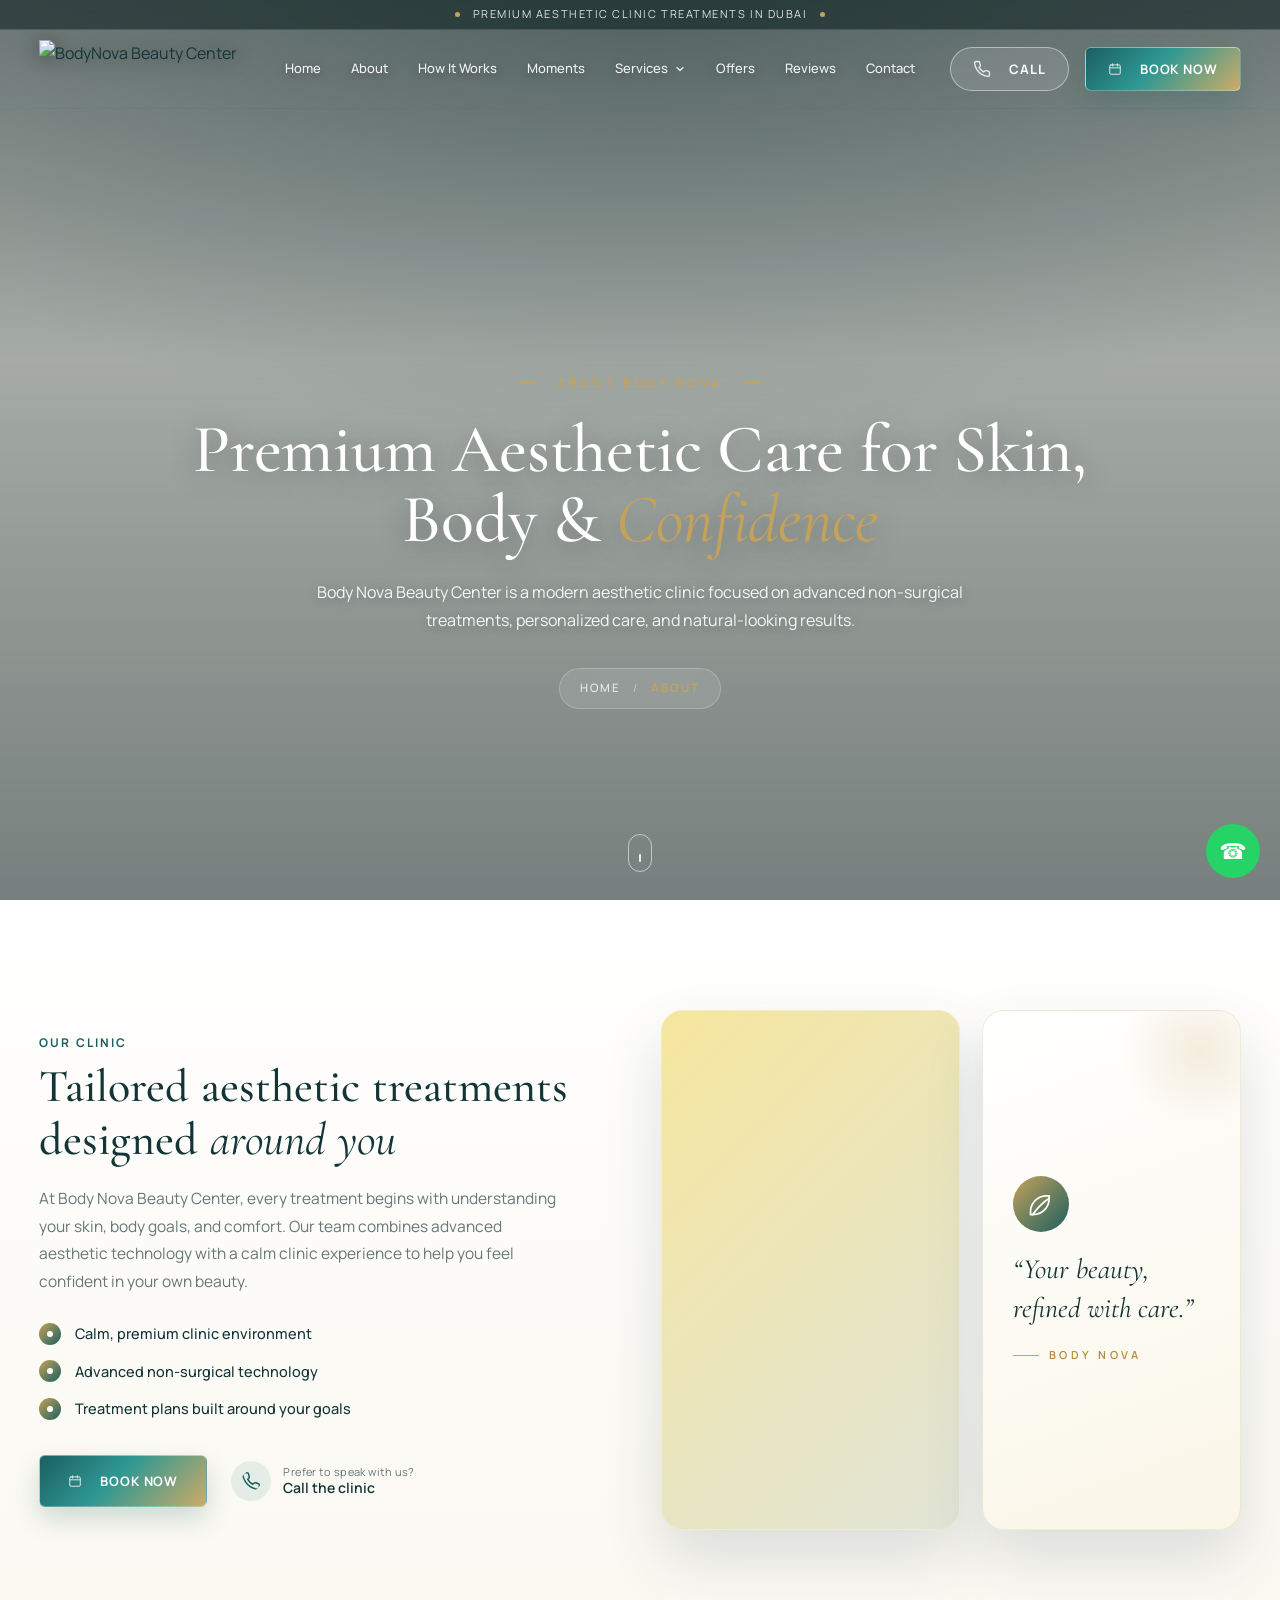
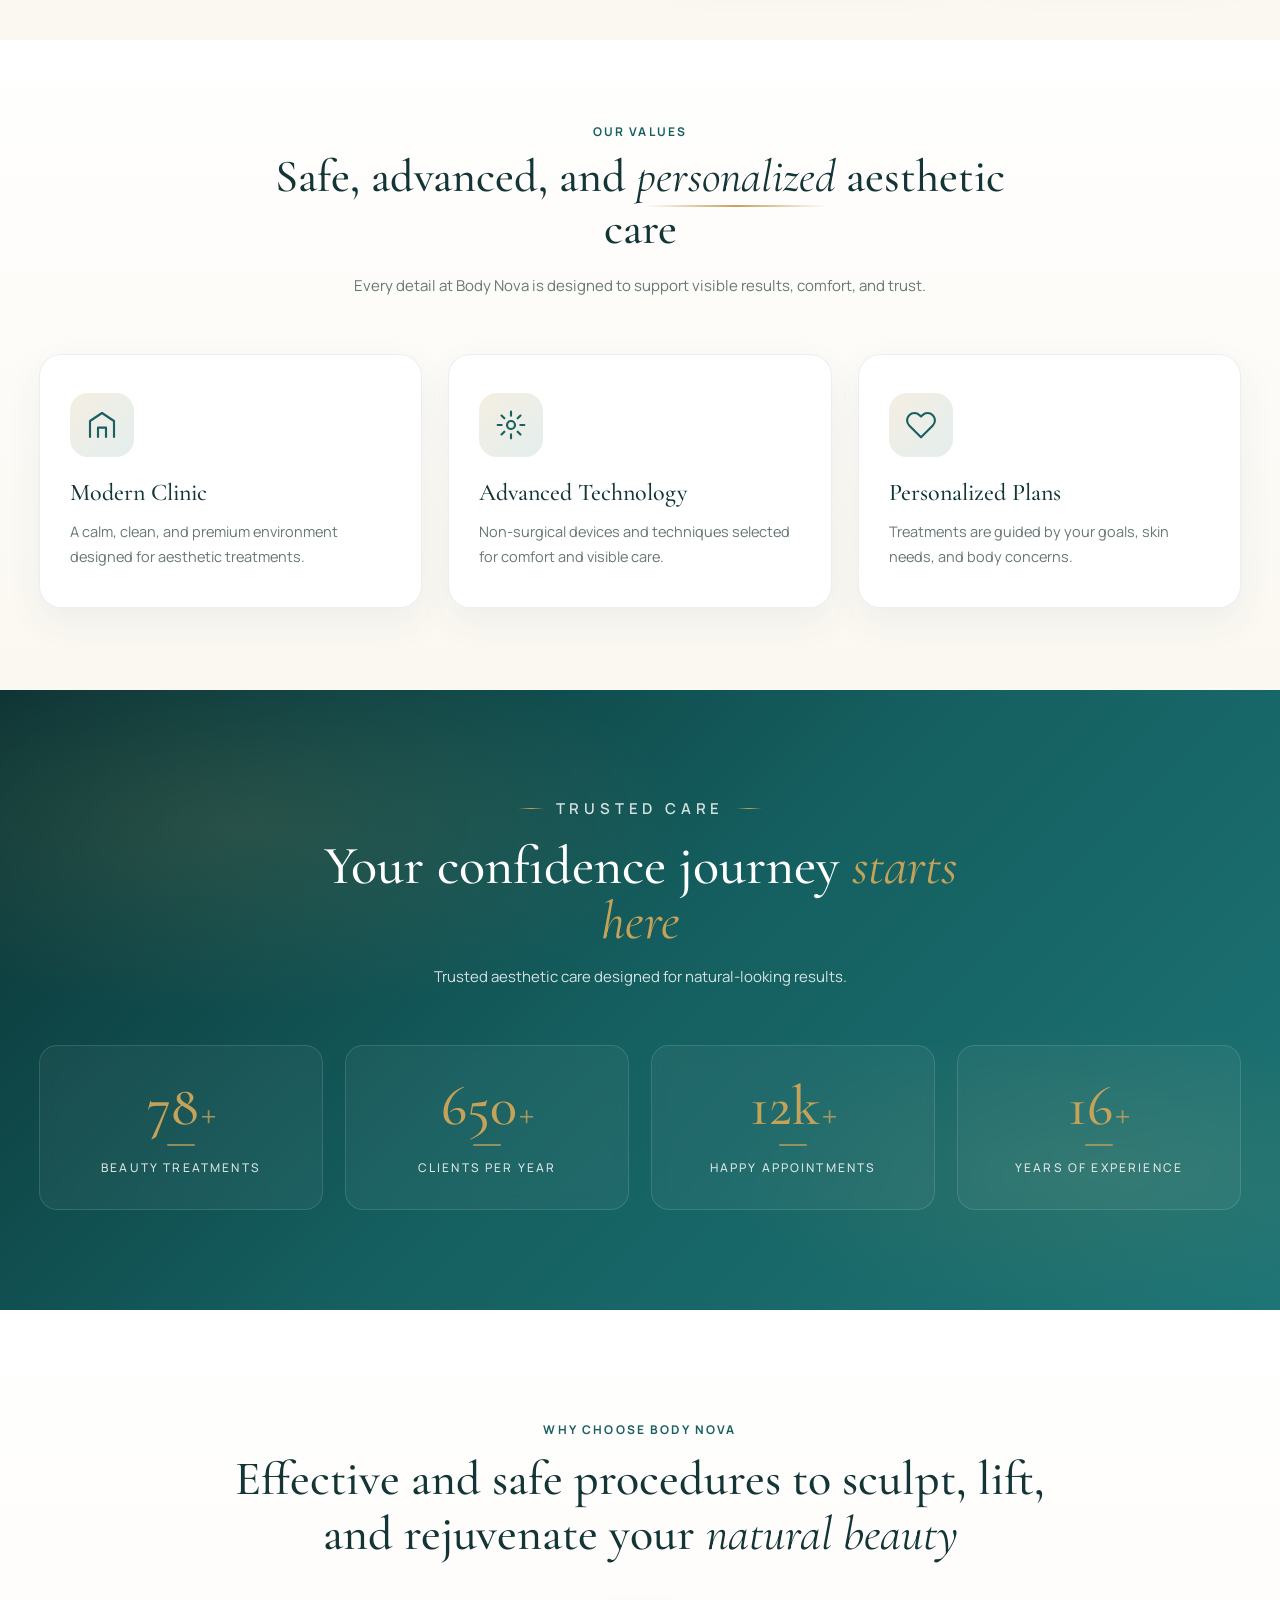
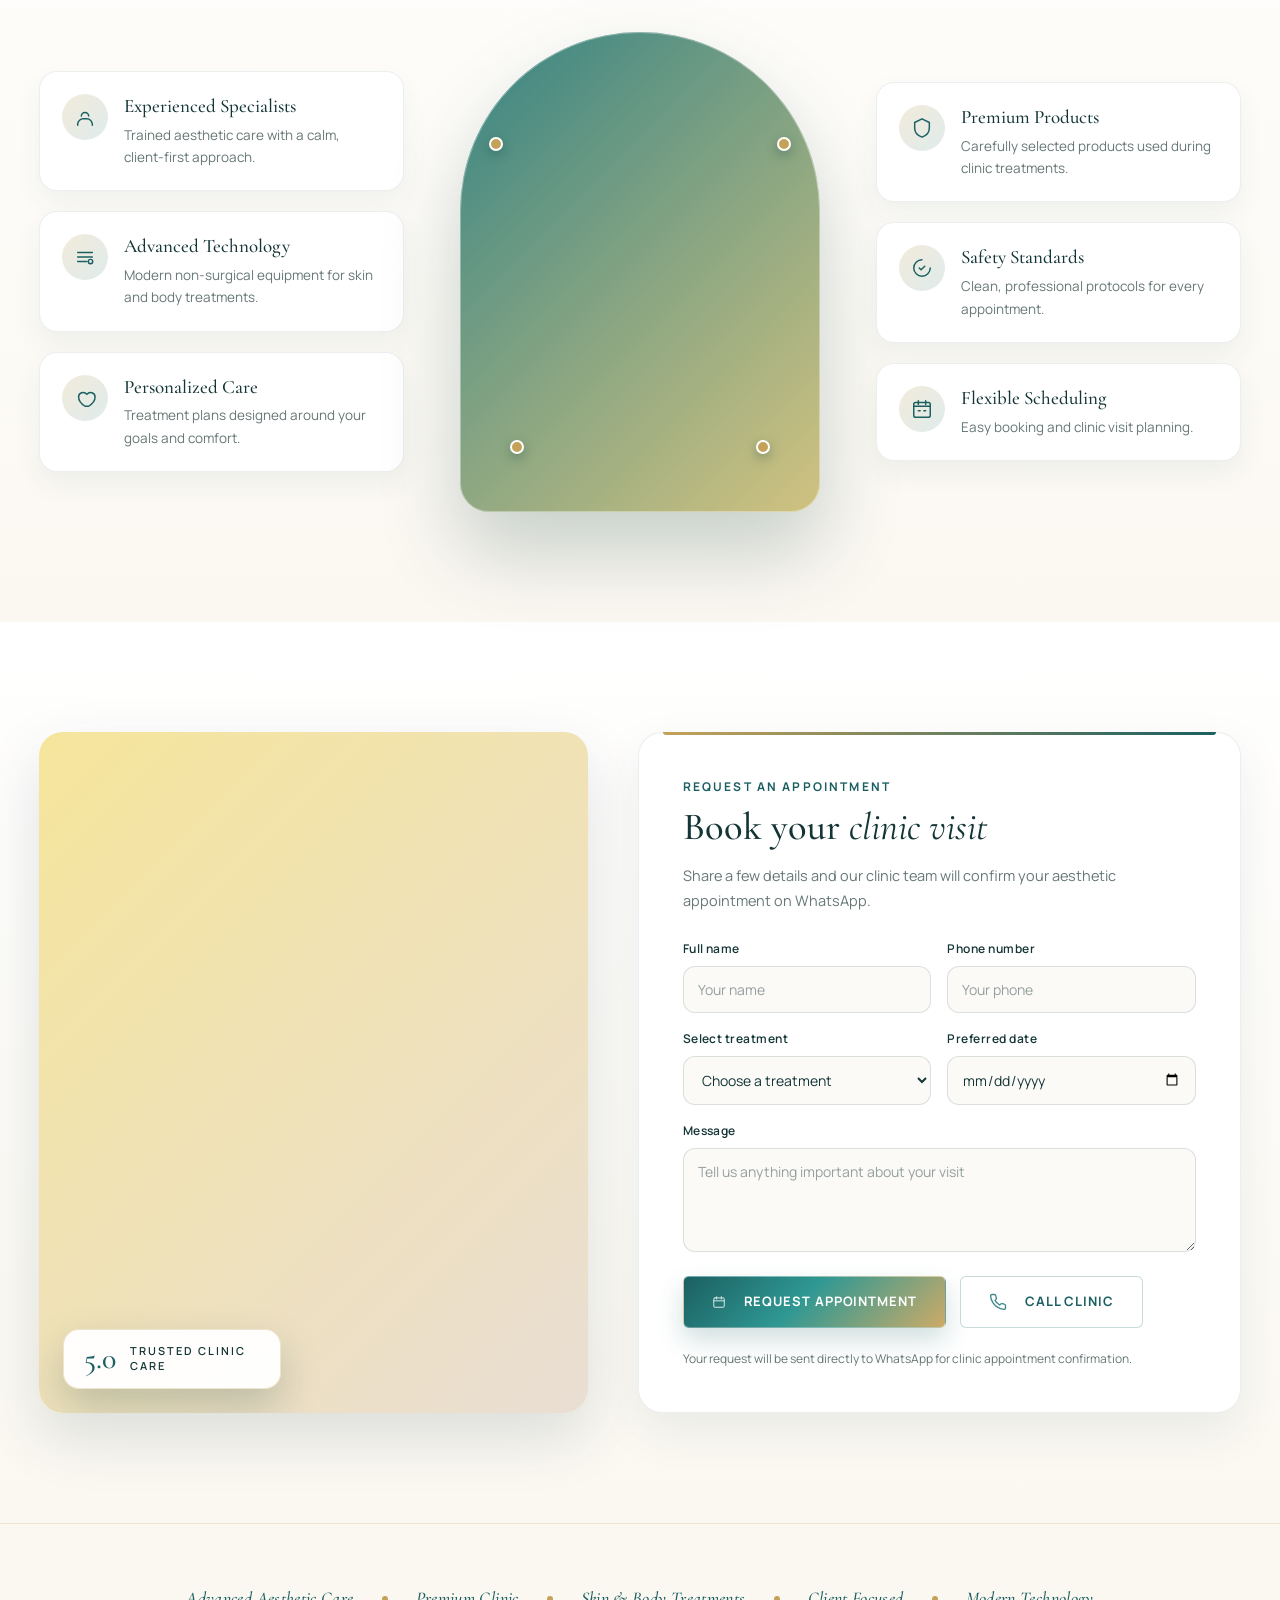
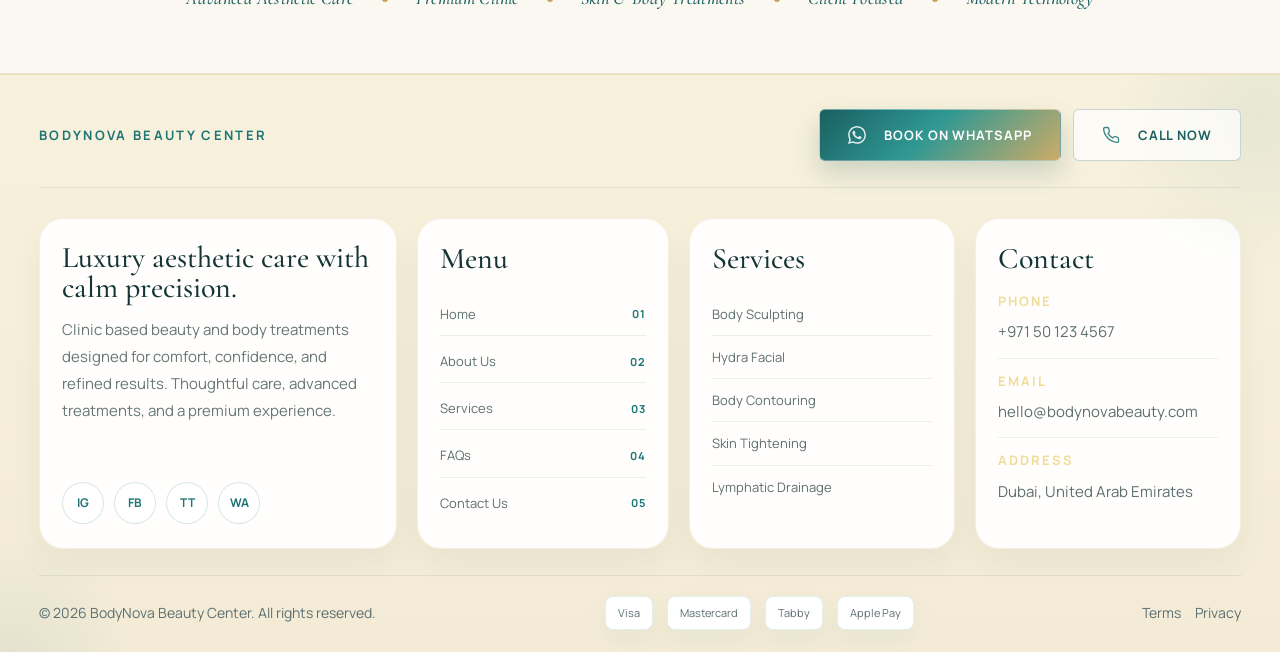
==== commit 4fe90c28: "Add files via upload" ====
--- a/about.html
+++ b/about.html
@@ -16,8 +16,8 @@
 
   <main>
     <!-- ============= ABOUT HERO ============= -->
-    <section class="about-hero">
-      <div class="about-hero-bg" aria-hidden="true"></div>
+    <section class="about-hero" style="min-height: 100vh !important; height: 100vh !important;">
+      <div class="about-hero-bg" style="background-image: url('assets/images/about-showcase.jpg') !important;" aria-hidden="true"></div>
       <div class="about-hero-overlay" aria-hidden="true"></div>
       <div class="shell about-hero-inner">
         <p class="about-hero-eyebrow">About Body Nova</p>
@@ -55,7 +55,7 @@
         </div>
 
         <div class="about-intro-media">
-          <div class="about-intro-image about-intro-image-main image-hydra" role="img" aria-label="Premium aesthetic treatment room"></div>
+          <div class="about-intro-image about-intro-image-main image-hydra" role="img" aria-label="Premium aesthetic treatment room" style="background-image: linear-gradient(135deg, rgba(255,255,255,.08), rgba(0,0,0,.08)), url('assets/images/service-hydra-facial.jpg'), linear-gradient(135deg, #f5e496, #f4f8e9) !important;"></div>
           <div class="about-intro-image about-intro-image-card">
             <div class="about-intro-leaf" aria-hidden="true">
               <svg viewBox="0 0 24 24" width="28" height="28"><path d="M5 21c8 0 14-6 14-14V5h-2C9 5 3 11 3 19v2h2Z" fill="none" stroke="currentColor" stroke-width="1.5" stroke-linecap="round" stroke-linejoin="round"/><path d="M5 21c4-6 8-10 14-14" fill="none" stroke="currentColor" stroke-width="1.5" stroke-linecap="round"/></svg>
@@ -133,7 +133,7 @@
       </div>
     </section>
 
-    <!-- ============= CINEMATIC IMAGE ============= -->
+    <!-- ============= CINEMATIC IMAGE
     <section class="about-cinematic">
       <div class="about-cinematic-bg" aria-hidden="true"></div>
       <div class="about-cinematic-overlay" aria-hidden="true"></div>
@@ -143,7 +143,7 @@
         </button>
         <p class="about-cinematic-text">View Clinic Experience</p>
       </div>
-    </section>
+    </section> ============= -->
 
     <!-- ============= WHY BODY NOVA ============= -->
     <section class="section about-why">
@@ -231,7 +231,7 @@
     <section class="section about-booking" id="about-booking">
       <div class="shell about-booking-grid reveal">
         <div class="about-booking-media">
-          <div class="about-booking-image image-tight" role="img" aria-label="Premium clinic treatment"></div>
+          <div class="about-booking-image image-tight" role="img" aria-label="Premium clinic treatment" style="background-image: linear-gradient(135deg, rgba(255, 255, 255, .05), rgba(0, 0, 0, .05)), url('assets/images/service-skin-tightening.jpg'), linear-gradient(135deg, #f5e496, #f6eadf) !important;"></div>
           <div class="about-booking-badge">
             <span class="about-booking-badge-num">5.0</span>
             <span class="about-booking-badge-label">Trusted Clinic Care</span>
--- a/styles.css
+++ b/styles.css
@@ -1163,6 +1163,14 @@
 
 .image-tight {
   background-image: linear-gradient(135deg, rgba(255, 255, 255, .05), rgba(0, 0, 0, .05)), url('assets/images/service-skin-tightening.jpg'), linear-gradient(135deg, #f5e496, #f6eadf)
+}
+
+.image-hydra {
+  background-image: linear-gradient(135deg, rgba(18, 60, 61, .08), rgba(18, 60, 61, .14)), url('assets/images/service-hydra-facial.jpg'), linear-gradient(135deg, #f5e496, #f4f8e9)
+}
+
+.image-about {
+  background-image: linear-gradient(135deg, rgba(18, 60, 61, .10), rgba(18, 60, 61, .18)), url('assets/images/about-showcase.jpg'), linear-gradient(135deg, #1d7576, #f5e496)
 }
 
 .image-drainage {
@@ -7463,439 +7471,692 @@
 
 /* =========================================================
    ABOUT PAGE STYLES
-   Scoped with `about-` prefix to avoid affecting other pages.
+   All rules scoped under `.about-page` so the home page stays intact.
    ========================================================= */
 
+/* Scoped tokens. The site-wide `--gold` is a pale pastel (#f5e496) that
+   washes out on the cream sections; the brand mark uses a warmer gold,
+   so on the About page we use that for accents (pins, separators,
+   stat numerals, italic emphasis, etc.). */
+.about-page {
+  --accent-gold:  #c5a25a;
+  --accent-gold-2: #b3893f;
+  --accent-cream: #faf6e8;
+  --hairline:     rgba(18, 60, 61, .08);
+  --text-on-dark: rgba(255, 255, 255, .92);
+}
+
 /* ---------- ABOUT HERO ---------- */
-.about-hero {
+.about-page .about-hero {
   position: relative;
-  min-height: 460px;
+  min-height: clamp(560px, 78vh, 760px);
   display: flex;
   align-items: center;
-  padding: 120px 0 90px;
+  padding: 160px 0 110px;
   overflow: hidden;
   isolation: isolate;
-}
-
-.about-hero-bg {
+  color: #fff;
+}
+
+.about-page .about-hero-bg {
   position: absolute;
   inset: 0;
   z-index: -2;
-  background-image:
-    linear-gradient(135deg, rgba(18, 60, 61, .22), rgba(18, 60, 61, .35)),
-    url('assets/images/about-showcase.jpg'),
-    linear-gradient(135deg, #1d7576, #f5e496);
+  background-image: url('assets/images/about-showcase.jpg');
   background-size: cover;
-  background-position: center;
-}
-
-.about-hero-overlay {
+  background-position: center 30%;
+  transform: scale(1.04);
+  animation: aboutHeroZoom 14s ease-out forwards;
+}
+
+@keyframes aboutHeroZoom {
+  to { transform: scale(1); }
+}
+
+/* Cinematic dark gradient — left-weighted for legibility, no cream wash. */
+.about-page .about-hero-overlay {
   position: absolute;
   inset: 0;
   z-index: -1;
   background:
-    linear-gradient(180deg, rgba(18, 60, 61, .55) 0%, rgba(18, 60, 61, .35) 55%, rgba(255, 251, 223, .92) 100%);
-}
-
-.about-hero-inner {
+    linear-gradient(180deg,
+      rgba(8, 28, 29, .55) 0%,
+      rgba(8, 28, 29, .35) 40%,
+      rgba(8, 28, 29, .55) 100%),
+    radial-gradient(120% 80% at 50% 0%,
+      rgba(18, 60, 61, .35) 0%,
+      transparent 60%);
+}
+
+.about-page .about-hero-inner {
   text-align: center;
+  position: relative;
+  display: flex;
+  flex-direction: column;
+  align-items: center;
+}
+
+.about-page .about-hero-eyebrow {
+  font-family: var(--sans);
+  font-size: 12px;
+  letter-spacing: .32em;
+  text-transform: uppercase;
+  color: var(--accent-gold);
+  font-weight: 600;
+  margin-bottom: 22px;
+  display: inline-flex;
+  align-items: center;
+  gap: 14px;
+}
+
+.about-page .about-hero-eyebrow::before,
+.about-page .about-hero-eyebrow::after {
+  content: "";
+  width: 32px;
+  height: 1px;
+  background: linear-gradient(90deg, transparent, var(--accent-gold), transparent);
+}
+
+.about-page .about-hero-title {
+  font-family: var(--serif);
+  font-size: clamp(38px, 5.4vw, 68px);
+  font-weight: 500;
+  line-height: 1.04;
+  color: #fff;
+  margin: 0 auto 22px;
+  max-width: 920px;
+  letter-spacing: -.005em;
+  text-shadow: 0 4px 28px rgba(0, 0, 0, .35);
+}
+
+.about-page .about-hero-title i {
+  color: var(--accent-gold);
+  font-weight: 400;
+  font-style: italic;
+}
+
+.about-page .about-hero-sub {
+  font-size: 16px;
+  line-height: 1.75;
+  color: var(--text-on-dark);
+  max-width: 660px;
+  margin: 0 auto 34px;
+  text-shadow: 0 2px 12px rgba(0, 0, 0, .25);
+}
+
+.about-page .about-breadcrumb {
+  display: inline-flex;
+  align-items: center;
+  gap: 12px;
+  padding: 10px 20px;
+  border-radius: 999px;
+  background: rgba(255, 255, 255, .10);
+  backdrop-filter: blur(10px);
+  -webkit-backdrop-filter: blur(10px);
+  border: 1px solid rgba(255, 255, 255, .22);
+  font-size: 11.5px;
+  letter-spacing: .18em;
+  text-transform: uppercase;
+  color: #fff;
+  font-weight: 500;
+}
+
+.about-page .about-breadcrumb a {
+  color: rgba(255, 255, 255, .82);
+  transition: color .2s ease;
+  text-decoration: none;
+}
+
+.about-page .about-breadcrumb a:hover {
+  color: var(--accent-gold);
+}
+
+.about-page .about-breadcrumb span[aria-hidden="true"] {
+  opacity: .55;
+  font-weight: 300;
+}
+
+.about-page .about-breadcrumb-current {
+  color: var(--accent-gold);
+  font-weight: 600;
+}
+
+/* Animated scroll cue at the bottom of the hero */
+.about-page .about-hero::after {
+  content: "";
+  position: absolute;
+  bottom: 28px;
+  left: 50%;
+  transform: translateX(-50%);
+  width: 22px;
+  height: 36px;
+  border: 1.5px solid rgba(255, 255, 255, .55);
+  border-radius: 12px;
+  z-index: 1;
+  pointer-events: none;
+}
+
+.about-page .about-hero::before {
+  content: "";
+  position: absolute;
+  bottom: 38px;
+  left: 50%;
+  transform: translateX(-50%);
+  width: 2px;
+  height: 8px;
+  background: rgba(255, 255, 255, .85);
+  border-radius: 2px;
+  z-index: 2;
+  animation: aboutScroll 2s ease-in-out infinite;
+  pointer-events: none;
+}
+
+@keyframes aboutScroll {
+  0%   { transform: translate(-50%, 0); opacity: 1; }
+  60%  { transform: translate(-50%, 12px); opacity: 0; }
+  61%  { transform: translate(-50%, 0); opacity: 0; }
+  100% { transform: translate(-50%, 0); opacity: 1; }
+}
+
+/* ---------- INTRO STORY ---------- */
+.about-page .about-intro {
+  background: var(--cream);
+  padding-top: 110px;
+  padding-bottom: 110px;
+}
+
+.about-page .about-intro-grid {
+  display: grid;
+  grid-template-columns: 1fr 1.05fr;
+  gap: 70px;
+  align-items: center;
+}
+
+.about-page .about-intro-copy .eyebrow {
+  color: var(--teal);
+}
+
+.about-page .about-intro-copy h2 {
+  margin-bottom: 20px;
+  color: var(--ink);
+  font-size: clamp(30px, 3.6vw, 46px);
+  line-height: 1.14;
+  word-spacing: .02em;
+}
+
+.about-page .about-intro-copy h2 i {
+  color: var(--teal);
+  font-style: italic;
+  font-weight: 400;
+}
+
+.about-page .about-intro-lead {
+  color: var(--muted);
+  font-size: 15.5px;
+  line-height: 1.78;
+  margin-bottom: 26px;
+  max-width: 520px;
+}
+
+.about-page .about-intro-list {
+  list-style: none;
+  padding: 0;
+  margin: 0 0 34px;
+  display: grid;
+  gap: 14px;
+}
+
+.about-page .about-intro-list li {
+  display: flex;
+  align-items: center;
+  gap: 14px;
+  font-size: 14.5px;
+  color: var(--ink);
+  font-weight: 500;
+}
+
+.about-page .about-intro-bullet {
+  width: 22px;
+  height: 22px;
+  border-radius: 50%;
+  background: linear-gradient(135deg, var(--accent-gold), var(--teal));
+  flex-shrink: 0;
+  position: relative;
+  display: inline-flex;
+  align-items: center;
+  justify-content: center;
+}
+
+.about-page .about-intro-bullet::after {
+  content: "";
+  width: 6px;
+  height: 6px;
+  border-radius: 50%;
+  background: #fff;
+}
+
+.about-page .about-intro-actions {
+  display: flex;
+  align-items: center;
+  gap: 24px;
+  flex-wrap: wrap;
+}
+
+.about-page .about-call-line {
+  display: inline-flex;
+  align-items: center;
+  gap: 12px;
+  color: var(--teal);
+  font-size: 13px;
+  text-decoration: none;
+}
+
+.about-page .about-call-line svg {
+  width: 40px;
+  height: 40px;
+  padding: 10px;
+  border-radius: 50%;
+  background: rgba(29, 117, 118, .10);
+  color: var(--teal);
+  transition: background .25s ease, transform .25s ease;
+}
+
+.about-page .about-call-line:hover svg {
+  background: rgba(29, 117, 118, .18);
+  transform: rotate(-8deg);
+}
+
+.about-page .about-call-line span {
+  display: flex;
+  flex-direction: column;
+  line-height: 1.35;
+  text-align: left;
+}
+
+.about-page .about-call-line small {
+  font-size: 11px;
+  color: var(--muted);
+  letter-spacing: .04em;
+}
+
+.about-page .about-call-line strong {
+  font-size: 14px;
+  color: var(--ink);
+  font-weight: 600;
+}
+
+/* Symmetric media block — large photo on the left, quote card on the right. */
+.about-page .about-intro-media {
+  position: relative;
+  display: grid;
+  grid-template-columns: 1.15fr 1fr;
+  gap: 22px;
+  align-items: stretch;
+}
+
+.about-page .about-intro-image {
+  border-radius: 22px;
+  overflow: hidden;
+  background-size: cover;
+  background-position: center;
+  box-shadow: 0 28px 60px rgba(18, 60, 61, .14);
+}
+
+.about-page .about-intro-image-main {
+  min-height: 520px;
+  position: relative;
+}
+
+.about-page .about-intro-image-main::after {
+  content: "";
+  position: absolute;
+  inset: 0;
+  border-radius: 22px;
+  border: 1px solid rgba(255, 255, 255, .25);
+  pointer-events: none;
+}
+
+.about-page .about-intro-image-card {
+  display: flex;
+  flex-direction: column;
+  justify-content: center;
+  gap: 18px;
+  padding: 36px 30px;
+  background: linear-gradient(160deg, #fff 0%, var(--accent-cream) 100%);
+  border: 1px solid rgba(197, 162, 90, .22);
+  position: relative;
+  overflow: hidden;
+}
+
+.about-page .about-intro-image-card::before {
+  content: "";
+  position: absolute;
+  top: -40px;
+  right: -40px;
+  width: 160px;
+  height: 160px;
+  border-radius: 50%;
+  background: radial-gradient(circle, rgba(197, 162, 90, .18), transparent 70%);
+}
+
+.about-page .about-intro-leaf {
+  width: 56px;
+  height: 56px;
+  border-radius: 50%;
+  display: inline-flex;
+  align-items: center;
+  justify-content: center;
+  background: linear-gradient(135deg, var(--accent-gold), var(--teal));
   color: #fff;
   position: relative;
-}
-
-.about-hero-eyebrow {
-  font-family: var(--sans);
-  font-size: 12px;
-  letter-spacing: .28em;
+  z-index: 1;
+}
+
+.about-page .about-intro-quote {
+  font-family: var(--serif);
+  font-size: clamp(22px, 2.2vw, 28px);
+  line-height: 1.4;
+  color: var(--ink);
+  font-style: italic;
+  margin: 0;
+  position: relative;
+  z-index: 1;
+}
+
+.about-page .about-intro-quote-mark {
+  font-size: 11px;
+  letter-spacing: .32em;
   text-transform: uppercase;
-  color: var(--gold);
+  color: var(--accent-gold-2);
   font-weight: 600;
-  margin-bottom: 18px;
-}
-
-.about-hero-title {
-  font-family: var(--serif);
-  font-size: clamp(34px, 5vw, 60px);
-  font-weight: 500;
-  line-height: 1.05;
-  color: #fff;
-  margin: 0 auto 18px;
-  max-width: 880px;
-  text-shadow: 0 2px 18px rgba(0, 0, 0, .2);
-}
-
-.about-hero-title i {
-  color: var(--gold);
-  font-weight: 400;
-}
-
-.about-hero-sub {
-  font-size: 15px;
-  line-height: 1.7;
-  color: rgba(255, 255, 255, .92);
-  max-width: 640px;
-  margin: 0 auto 28px;
-}
-
-.about-breadcrumb {
+  position: relative;
+  z-index: 1;
   display: inline-flex;
   align-items: center;
   gap: 10px;
-  padding: 9px 18px;
-  border-radius: 999px;
-  background: rgba(255, 255, 255, .14);
-  backdrop-filter: blur(10px);
-  border: 1px solid rgba(255, 255, 255, .25);
-  font-size: 12px;
-  letter-spacing: .14em;
-  text-transform: uppercase;
-  color: #fff;
-}
-
-.about-breadcrumb a {
-  color: rgba(255, 255, 255, .85);
-  transition: color .2s ease;
-}
-
-.about-breadcrumb a:hover {
-  color: var(--gold);
-}
-
-.about-breadcrumb span[aria-hidden="true"] {
-  opacity: .6;
-}
-
-.about-breadcrumb-current {
-  color: var(--gold);
-  font-weight: 600;
-}
-
-/* ---------- INTRO STORY ---------- */
-.about-intro {
-  background: var(--cream);
-}
-
-.about-intro-grid {
-  display: grid;
-  grid-template-columns: 1fr 1fr;
-  gap: 60px;
-  align-items: center;
-}
-
-.about-intro-copy h2 {
+}
+
+.about-page .about-intro-quote-mark::before {
+  content: "";
+  width: 26px;
+  height: 1px;
+  background: var(--accent-gold);
+}
+
+/* ---------- VALUES ---------- */
+.about-page .about-values {
+  background: linear-gradient(180deg, #fbfaf3 0%, var(--accent-cream) 100%);
+}
+
+.about-page .about-values-title {
+  text-align: center;
+  margin-bottom: 56px;
+}
+
+.about-page .about-values-title .eyebrow {
+  color: var(--accent-gold-2);
+}
+
+.about-page .about-values-title h2 {
   margin-bottom: 18px;
-}
-
-.about-intro-lead {
+  color: var(--ink);
+  font-size: clamp(30px, 3.6vw, 46px);
+  line-height: 1.14;
+  max-width: 760px;
+  margin-left: auto;
+  margin-right: auto;
+}
+
+.about-page .about-values-title h2 i {
+  color: var(--teal);
+  font-style: italic;
+  font-weight: 400;
+  position: relative;
+  white-space: nowrap;
+}
+
+.about-page .about-values-title h2 i::after {
+  content: "";
+  position: absolute;
+  left: 4%;
+  right: 4%;
+  bottom: -.08em;
+  height: 2px;
+  background: linear-gradient(90deg, transparent, var(--accent-gold), transparent);
+  border-radius: 2px;
+}
+
+.about-page .about-values-sub {
   color: var(--muted);
   font-size: 15px;
-  line-height: 1.75;
-  margin-bottom: 22px;
-  max-width: 520px;
-}
-
-.about-intro-list {
-  list-style: none;
-  padding: 0;
-  margin: 0 0 28px;
-  display: grid;
-  gap: 12px;
-}
-
-.about-intro-list li {
-  display: flex;
-  align-items: center;
-  gap: 12px;
-  font-size: 14.5px;
-  color: var(--ink);
-  font-weight: 500;
-}
-
-.about-intro-bullet {
-  width: 8px;
-  height: 8px;
-  border-radius: 50%;
-  background: linear-gradient(135deg, var(--gold), var(--teal));
-  flex-shrink: 0;
-}
-
-.about-intro-actions {
-  display: flex;
-  align-items: center;
-  gap: 22px;
-  flex-wrap: wrap;
-}
-
-.about-call-line {
-  display: inline-flex;
-  align-items: center;
-  gap: 10px;
-  color: var(--teal);
-  font-size: 13px;
-}
-
-.about-call-line svg {
-  width: 36px;
-  height: 36px;
-  padding: 9px;
-  border-radius: 50%;
-  background: rgba(29, 117, 118, .1);
-  color: var(--teal);
-}
-
-.about-call-line span {
-  display: flex;
-  flex-direction: column;
-  line-height: 1.3;
-}
-
-.about-call-line small {
-  font-size: 11px;
-  color: var(--muted);
-  letter-spacing: .04em;
-}
-
-.about-call-line strong {
-  font-size: 14px;
-  color: var(--ink);
-  font-weight: 600;
-}
-
-.about-intro-media {
-  position: relative;
-  display: grid;
-  grid-template-columns: 1fr 1fr;
-  grid-template-rows: auto auto;
-  gap: 18px;
-  min-height: 480px;
-}
-
-.about-intro-image {
-  border-radius: 24px;
-  overflow: hidden;
-  background-size: cover;
-  background-position: center;
-  box-shadow: var(--shadow);
-}
-
-.about-intro-image-main {
-  grid-column: 1 / 2;
-  grid-row: 1 / 3;
-  min-height: 480px;
-}
-
-.about-intro-image-card {
-  grid-column: 2 / 3;
-  grid-row: 1 / 3;
-  display: flex;
-  flex-direction: column;
-  justify-content: space-between;
-  padding: 26px;
-  background: linear-gradient(160deg, #f4f8f8, #fffbdf 70%);
-  border: 1px solid rgba(29, 117, 118, .12);
-  align-self: center;
-  min-height: 280px;
-  margin-top: 60px;
-  position: relative;
-}
-
-.about-intro-leaf {
-  width: 52px;
-  height: 52px;
-  border-radius: 50%;
-  display: flex;
-  align-items: center;
-  justify-content: center;
-  background: rgba(29, 117, 118, .1);
-  color: var(--teal);
-}
-
-.about-intro-quote {
-  font-family: var(--serif);
-  font-size: clamp(20px, 2.2vw, 26px);
-  line-height: 1.35;
-  color: var(--ink);
-  font-style: italic;
-  margin: 18px 0;
-}
-
-.about-intro-quote-mark {
-  font-size: 11px;
-  letter-spacing: .28em;
-  text-transform: uppercase;
-  color: var(--teal);
-  font-weight: 600;
-}
-
-/* ---------- VALUES ---------- */
-.about-values {
-  background: linear-gradient(180deg, #f4f8f8 0%, #fffbdf 100%);
-}
-
-.about-values-title {
-  text-align: center;
-  margin-bottom: 50px;
-}
-
-.about-values-title h2 {
-  margin-bottom: 14px;
-}
-
-.about-values-sub {
-  color: var(--muted);
-  font-size: 14.5px;
-  max-width: 600px;
+  max-width: 620px;
   margin: 0 auto;
-}
-
-.about-values-grid {
+  line-height: 1.7;
+}
+
+.about-page .about-values-grid {
   display: grid;
   grid-template-columns: repeat(3, 1fr);
-  gap: 24px;
-}
-
-.about-value-card {
+  gap: 26px;
+}
+
+.about-page .about-value-card {
   background: #fff;
-  border: 1px solid rgba(245, 228, 150, .45);
+  border: 1px solid var(--hairline);
   border-radius: 22px;
-  padding: 36px 28px;
+  padding: 38px 30px;
   text-align: left;
   display: flex;
   flex-direction: column;
   align-items: flex-start;
-  box-shadow: var(--soft-shadow);
+  box-shadow: 0 14px 38px rgba(18, 60, 61, .06);
   transition: transform .35s ease, box-shadow .35s ease, border-color .35s ease;
-}
-
-.about-value-card:hover {
-  transform: translateY(-4px);
-  box-shadow: 0 24px 50px rgba(29, 117, 118, .12);
-  border-color: rgba(29, 117, 118, .35);
-}
-
-.about-value-icon {
-  width: 60px;
-  height: 60px;
-  border-radius: 16px;
+  position: relative;
+  overflow: hidden;
+}
+
+.about-page .about-value-card::before {
+  content: "";
+  position: absolute;
+  inset: 0 0 auto 0;
+  height: 3px;
+  background: linear-gradient(90deg, var(--accent-gold), var(--teal));
+  opacity: 0;
+  transition: opacity .3s ease;
+}
+
+.about-page .about-value-card:hover {
+  transform: translateY(-6px);
+  box-shadow: 0 28px 60px rgba(18, 60, 61, .14);
+  border-color: rgba(197, 162, 90, .35);
+}
+
+.about-page .about-value-card:hover::before {
+  opacity: 1;
+}
+
+.about-page .about-value-icon {
+  width: 64px;
+  height: 64px;
+  border-radius: 18px;
   display: flex;
   align-items: center;
   justify-content: center;
-  background: linear-gradient(135deg, rgba(245, 228, 150, .55), rgba(29, 117, 118, .14));
+  background: linear-gradient(135deg, rgba(197, 162, 90, .18), rgba(29, 117, 118, .12));
   color: var(--teal);
-  margin-bottom: 20px;
-}
-
-.about-value-card h3 {
+  margin-bottom: 22px;
+  transition: transform .35s ease;
+}
+
+.about-page .about-value-card:hover .about-value-icon {
+  transform: rotate(-6deg) scale(1.06);
+}
+
+.about-page .about-value-card h3 {
   font-family: var(--serif);
-  font-size: 22px;
+  font-size: 24px;
   font-weight: 500;
   color: var(--ink);
-  margin-bottom: 10px;
-}
-
-.about-value-card p {
+  margin-bottom: 12px;
+  line-height: 1.2;
+}
+
+.about-page .about-value-card p {
   color: var(--muted);
-  font-size: 14px;
-  line-height: 1.65;
+  font-size: 14.5px;
+  line-height: 1.7;
 }
 
 /* ---------- STATS ---------- */
-.about-stats {
-  background: linear-gradient(135deg, #0f4546 0%, #1d7576 100%);
-  padding: 80px 0;
+.about-page .about-stats {
+  background:
+    linear-gradient(135deg, #0a3334 0%, #155f60 50%, #1d7576 100%);
+  padding: 100px 0;
   color: #fff;
   position: relative;
   overflow: hidden;
 }
 
-.about-stats::before {
+.about-page .about-stats::before {
   content: "";
   position: absolute;
   inset: 0;
-  background: radial-gradient(circle at 20% 30%, rgba(245, 228, 150, .12), transparent 55%),
-              radial-gradient(circle at 85% 75%, rgba(245, 228, 150, .08), transparent 55%);
+  background:
+    radial-gradient(60% 50% at 18% 22%, rgba(197, 162, 90, .14), transparent 60%),
+    radial-gradient(50% 40% at 86% 78%, rgba(197, 162, 90, .10), transparent 60%);
   pointer-events: none;
 }
 
-.about-stats-shell {
+.about-page .about-stats-shell {
   position: relative;
   z-index: 1;
 }
 
-.about-stats-copy {
+.about-page .about-stats-copy {
   text-align: center;
-  margin-bottom: 50px;
-}
-
-.about-stats-eyebrow {
+  margin-bottom: 56px;
+  max-width: 640px;
+  margin-left: auto;
+  margin-right: auto;
+}
+
+.about-page .about-stats-eyebrow {
   font-size: 12px;
-  letter-spacing: .28em;
+  letter-spacing: .32em;
   text-transform: uppercase;
-  color: var(--gold);
+  color: var(--accent-gold);
   font-weight: 600;
-  margin-bottom: 14px;
-}
-
-.about-stats-copy h2 {
+  margin-bottom: 16px;
+  display: inline-flex;
+  align-items: center;
+  gap: 12px;
+}
+
+.about-page .about-stats-eyebrow::before,
+.about-page .about-stats-eyebrow::after {
+  content: "";
+  width: 26px;
+  height: 1px;
+  background: linear-gradient(90deg, transparent, var(--accent-gold), transparent);
+}
+
+.about-page .about-stats-copy h2 {
   color: #fff;
-  margin-bottom: 14px;
-}
-
-.about-stats-copy h2 i {
-  color: var(--gold);
-}
-
-.about-stats-copy p {
+  margin-bottom: 16px;
+}
+
+.about-page .about-stats-copy h2 i {
+  color: var(--accent-gold);
+  font-weight: 400;
+}
+
+.about-page .about-stats-copy p {
   color: rgba(255, 255, 255, .82);
-  font-size: 14.5px;
-  max-width: 580px;
-  margin: 0 auto;
-}
-
-.about-stats-grid {
+  font-size: 15px;
+  line-height: 1.7;
+}
+
+.about-page .about-stats-grid {
   display: grid;
   grid-template-columns: repeat(4, 1fr);
-  gap: 24px;
-}
-
-.about-stat {
+  gap: 22px;
+}
+
+.about-page .about-stat {
   text-align: center;
-  padding: 28px 16px;
+  padding: 32px 18px;
   border-radius: 18px;
-  background: rgba(255, 255, 255, .05);
-  border: 1px solid rgba(245, 228, 150, .22);
-  backdrop-filter: blur(6px);
-}
-
-.about-stat-num {
+  background: rgba(255, 255, 255, .045);
+  border: 1px solid rgba(255, 255, 255, .12);
+  backdrop-filter: blur(8px);
+  -webkit-backdrop-filter: blur(8px);
+  transition: transform .3s ease, border-color .3s ease, background .3s ease;
+}
+
+.about-page .about-stat:hover {
+  transform: translateY(-4px);
+  border-color: rgba(197, 162, 90, .55);
+  background: rgba(255, 255, 255, .07);
+}
+
+.about-page .about-stat-num {
+  display: inline-block;
+  font-family: var(--serif);
+  font-size: clamp(40px, 4.4vw, 58px);
+  font-weight: 500;
+  color: var(--accent-gold);
+  line-height: 1;
+  margin-bottom: 14px;
+  position: relative;
+  padding-bottom: 12px;
+}
+
+.about-page .about-stat-num::after {
+  content: "";
+  position: absolute;
+  bottom: 0;
+  left: 50%;
+  transform: translateX(-50%);
+  width: 28px;
+  height: 2px;
+  background: var(--accent-gold);
+  border-radius: 2px;
+  opacity: .7;
+}
+
+.about-page .about-stat-num em {
+  font-style: normal;
+  color: var(--accent-gold);
+  font-size: .68em;
+  margin-left: 2px;
+  opacity: .8;
+}
+
+.about-page .about-stat-label {
   display: block;
-  font-family: var(--serif);
-  font-size: clamp(38px, 4.5vw, 56px);
-  font-weight: 500;
-  color: var(--gold);
-  line-height: 1;
-  margin-bottom: 10px;
-}
-
-.about-stat-num em {
-  font-style: normal;
-  color: rgba(245, 228, 150, .85);
-  font-size: .7em;
-  margin-left: 2px;
-}
-
-.about-stat-label {
-  font-size: 12.5px;
-  letter-spacing: .14em;
+  font-size: 12px;
+  letter-spacing: .18em;
   text-transform: uppercase;
   color: rgba(255, 255, 255, .82);
   font-weight: 500;
+  line-height: 1.4;
 }
 
 /* ---------- CINEMATIC ---------- */
-.about-cinematic {
+.about-page .about-cinematic {
   position: relative;
-  height: 460px;
+  padding: 0;
+  background: var(--cream);
+}
+
+.about-page .about-cinematic > .about-cinematic-bg,
+.about-page .about-cinematic > .about-cinematic-overlay,
+.about-page .about-cinematic > .about-cinematic-content {
+  position: relative;
+}
+
+.about-page .about-cinematic {
+  height: 480px;
   display: flex;
   align-items: center;
   justify-content: center;
@@ -7903,55 +8164,57 @@
   isolation: isolate;
 }
 
-.about-cinematic-bg {
+.about-page .about-cinematic-bg {
   position: absolute;
   inset: 0;
   z-index: -2;
-  background-image:
-    url('assets/images/about-showcase.jpg'),
-    linear-gradient(135deg, #1d7576, #f5e496);
+  background-image: url('assets/images/about-showcase.jpg');
   background-size: cover;
   background-position: center;
-  transition: transform 1.2s ease;
-}
-
-.about-cinematic:hover .about-cinematic-bg {
-  transform: scale(1.04);
-}
-
-.about-cinematic-overlay {
+  transition: transform 1.4s ease;
+}
+
+.about-page .about-cinematic:hover .about-cinematic-bg {
+  transform: scale(1.05);
+}
+
+.about-page .about-cinematic-overlay {
   position: absolute;
   inset: 0;
   z-index: -1;
-  background: linear-gradient(180deg, rgba(18, 60, 61, .35), rgba(18, 60, 61, .55));
-}
-
-.about-cinematic-content {
+  background:
+    linear-gradient(180deg, rgba(8, 28, 29, .35) 0%, rgba(8, 28, 29, .55) 100%),
+    radial-gradient(60% 60% at 50% 50%, transparent 0%, rgba(8, 28, 29, .28) 100%);
+}
+
+.about-page .about-cinematic-content {
   text-align: center;
   color: #fff;
   display: flex;
   flex-direction: column;
   align-items: center;
-  gap: 20px;
-}
-
-.about-play {
-  width: 84px;
-  height: 84px;
+  gap: 22px;
+  position: relative;
+  z-index: 1;
+}
+
+.about-page .about-play {
+  width: 86px;
+  height: 86px;
   border-radius: 50%;
   border: none;
   cursor: pointer;
-  background: linear-gradient(135deg, var(--gold), var(--teal));
+  background: linear-gradient(135deg, var(--accent-gold), var(--teal));
   color: #fff;
   display: flex;
   align-items: center;
   justify-content: center;
   position: relative;
-  box-shadow: 0 18px 40px rgba(0, 0, 0, .35);
+  box-shadow: 0 18px 44px rgba(0, 0, 0, .45);
   transition: transform .3s ease;
 }
 
-.about-play::after {
+.about-page .about-play::after {
   content: "";
   position: absolute;
   inset: -10px;
@@ -7961,122 +8224,148 @@
 }
 
 @keyframes aboutPulse {
-  0% { transform: scale(1); opacity: 1; }
-  100% { transform: scale(1.4); opacity: 0; }
-}
-
-.about-play:hover {
-  transform: scale(1.06);
-}
-
-.about-play svg {
+  0%   { transform: scale(1);   opacity: 1; }
+  100% { transform: scale(1.5); opacity: 0; }
+}
+
+.about-page .about-play:hover {
+  transform: scale(1.08);
+}
+
+.about-page .about-play svg {
   margin-left: 4px;
 }
 
-.about-cinematic-text {
+.about-page .about-cinematic-text {
   font-family: var(--serif);
   font-size: clamp(22px, 2.4vw, 30px);
   font-weight: 500;
   letter-spacing: .04em;
-  text-shadow: 0 2px 12px rgba(0, 0, 0, .35);
+  text-shadow: 0 2px 14px rgba(0, 0, 0, .45);
 }
 
 /* ---------- WHY BODY NOVA ---------- */
-.about-why {
+.about-page .about-why {
   background: var(--cream);
-}
-
-.about-why-title {
+  padding: 110px 0;
+}
+
+.about-page .about-why-title {
   text-align: center;
-  max-width: 820px;
-  margin: 0 auto 60px;
-}
-
-.about-why-title h2 {
+  max-width: 860px;
+  margin: 0 auto 70px;
+}
+
+.about-page .about-why-title .eyebrow {
+  color: var(--accent-gold-2);
+}
+
+.about-page .about-why-title h2 {
   margin-top: 12px;
-}
-
-.about-why-layout {
+  color: var(--ink);
+  font-size: clamp(30px, 3.8vw, 48px);
+  line-height: 1.14;
+}
+
+.about-page .about-why-title h2 i {
+  color: var(--teal);
+  font-style: italic;
+  font-weight: 400;
+}
+
+.about-page .about-why-layout {
   display: grid;
   grid-template-columns: 1fr 1.1fr 1fr;
-  gap: 32px;
+  gap: 36px;
   align-items: center;
 }
 
-.about-why-side {
+.about-page .about-why-side {
   display: flex;
   flex-direction: column;
-  gap: 22px;
-}
-
-.about-why-feature {
+  gap: 20px;
+}
+
+.about-page .about-why-feature {
   display: flex;
   align-items: flex-start;
   gap: 16px;
-  padding: 20px;
+  padding: 22px;
   background: #fff;
   border-radius: 18px;
-  border: 1px solid rgba(245, 228, 150, .4);
-  box-shadow: var(--soft-shadow);
-  transition: transform .3s ease, box-shadow .3s ease;
-}
-
-.about-why-feature:hover {
-  transform: translateY(-3px);
-  box-shadow: 0 22px 44px rgba(29, 117, 118, .12);
-}
-
-.about-why-icon {
-  width: 44px;
-  height: 44px;
+  border: 1px solid var(--hairline);
+  box-shadow: 0 12px 28px rgba(18, 60, 61, .06);
+  transition: transform .3s ease, box-shadow .3s ease, border-color .3s ease;
+  position: relative;
+}
+
+.about-page .about-why-feature:hover {
+  transform: translateY(-4px);
+  box-shadow: 0 22px 48px rgba(18, 60, 61, .12);
+  border-color: rgba(197, 162, 90, .35);
+}
+
+.about-page .about-why-icon {
+  width: 46px;
+  height: 46px;
   border-radius: 50%;
   display: flex;
   align-items: center;
   justify-content: center;
-  background: linear-gradient(135deg, rgba(245, 228, 150, .55), rgba(29, 117, 118, .14));
+  background: linear-gradient(135deg, rgba(197, 162, 90, .22), rgba(29, 117, 118, .14));
   color: var(--teal);
   flex-shrink: 0;
 }
 
-.about-why-feature h3 {
+.about-page .about-why-feature h3 {
   font-family: var(--serif);
   font-size: 19px;
   font-weight: 500;
   color: var(--ink);
   margin-bottom: 6px;
-}
-
-.about-why-feature p {
+  line-height: 1.25;
+}
+
+.about-page .about-why-feature p {
   color: var(--muted);
   font-size: 13.5px;
-  line-height: 1.6;
-}
-
-.about-why-center {
+  line-height: 1.65;
+}
+
+.about-page .about-why-center {
   position: relative;
   display: flex;
   justify-content: center;
 }
 
-.about-why-frame {
+.about-page .about-why-frame {
   position: relative;
   width: 100%;
   max-width: 360px;
   aspect-ratio: 3 / 4;
   border-radius: 200px 200px 32px 32px;
   overflow: hidden;
-  background: linear-gradient(135deg, rgba(245, 228, 150, .35), rgba(29, 117, 118, .25));
-  box-shadow: 0 40px 80px rgba(29, 117, 118, .22);
-}
-
-.about-why-frame img {
+  background: linear-gradient(135deg, rgba(197, 162, 90, .35), rgba(29, 117, 118, .25));
+  box-shadow: 0 40px 80px rgba(18, 60, 61, .22);
+}
+
+.about-page .about-why-frame::after {
+  content: "";
+  position: absolute;
+  inset: 0;
+  border-radius: inherit;
+  border: 1px solid rgba(255, 255, 255, .35);
+  pointer-events: none;
+}
+
+.about-page .about-why-frame img {
   width: 100%;
   height: 100%;
   object-fit: cover;
   display: block;
 }
 
-.about-why-frame-fallback {
+.about-page .about-why-frame-fallback {
   background-image:
     linear-gradient(135deg, rgba(255, 255, 255, .1), rgba(0, 0, 0, .15)),
     url('assets/images/about-showcase.jpg'),
@@ -8085,49 +8374,55 @@
   background-position: center;
 }
 
-.about-why-pin {
+.about-page .about-why-pin {
   position: absolute;
-  width: 12px;
-  height: 12px;
+  width: 14px;
+  height: 14px;
   border-radius: 50%;
-  background: var(--gold);
+  background: var(--accent-gold);
   border: 2px solid #fff;
-  box-shadow: 0 4px 12px rgba(29, 117, 118, .3);
-}
-
-.about-why-pin-tl { top: 22%; left: 8%; }
-.about-why-pin-tr { top: 22%; right: 8%; }
-.about-why-pin-bl { bottom: 12%; left: 14%; }
-.about-why-pin-br { bottom: 12%; right: 14%; }
+  box-shadow: 0 4px 12px rgba(18, 60, 61, .35);
+}
+
+.about-page .about-why-pin-tl { top: 22%; left: 8%; }
+.about-page .about-why-pin-tr { top: 22%; right: 8%; }
+.about-page .about-why-pin-bl { bottom: 12%; left: 14%; }
+.about-page .about-why-pin-br { bottom: 12%; right: 14%; }
 
 /* ---------- BOOKING ---------- */
-.about-booking {
-  background: linear-gradient(180deg, #f4f8f8 0%, #fffbdf 100%);
-}
-
-.about-booking-grid {
+.about-page .about-booking {
+  background: linear-gradient(180deg, #fbfaf3 0%, var(--accent-cream) 100%);
+  padding: 110px 0;
+}
+
+.about-page .about-booking-grid {
   display: grid;
   grid-template-columns: 1fr 1.1fr;
   gap: 50px;
   align-items: stretch;
 }
 
-.about-booking-media {
+.about-page .about-booking-media {
   position: relative;
   border-radius: 24px;
   overflow: hidden;
-  min-height: 520px;
-  box-shadow: var(--shadow);
-}
-
-.about-booking-image {
+  min-height: 540px;
+  box-shadow: 0 24px 60px rgba(18, 60, 61, .14);
+}
+
+.about-page .about-booking-image {
   position: absolute;
   inset: 0;
   background-size: cover;
   background-position: center;
-}
-
-.about-booking-badge {
+  transition: transform 1.2s ease;
+}
+
+.about-page .about-booking-media:hover .about-booking-image {
+  transform: scale(1.04);
+}
+
+.about-page .about-booking-badge {
   position: absolute;
   bottom: 24px;
   left: 24px;
@@ -8135,13 +8430,4157 @@
   align-items: center;
   gap: 14px;
   padding: 14px 20px;
+  border-radius: 16px;
+  background: rgba(255, 255, 255, .95);
+  backdrop-filter: blur(10px);
+  -webkit-backdrop-filter: blur(10px);
+  box-shadow: 0 18px 40px rgba(18, 60, 61, .22);
+  border: 1px solid rgba(197, 162, 90, .28);
+}
+
+.about-page .about-booking-badge-num {
+  font-family: var(--serif);
+  font-size: 30px;
+  font-weight: 500;
+  color: var(--teal);
+  line-height: 1;
+}
+
+.about-page .about-booking-badge-label {
+  font-size: 11px;
+  letter-spacing: .18em;
+  text-transform: uppercase;
+  color: var(--ink);
+  font-weight: 600;
+  max-width: 130px;
+  line-height: 1.35;
+}
+
+.about-page .about-booking-panel {
+  background: #fff;
+  border-radius: 24px;
+  padding: 44px;
+  box-shadow: 0 18px 48px rgba(18, 60, 61, .08);
+  border: 1px solid var(--hairline);
+  position: relative;
+}
+
+.about-page .about-booking-panel::before {
+  content: "";
+  position: absolute;
+  top: -1px;
+  left: 24px;
+  right: 24px;
+  height: 3px;
+  background: linear-gradient(90deg, var(--accent-gold), var(--teal));
+  border-radius: 0 0 3px 3px;
+}
+
+.about-page .about-booking-panel .eyebrow {
+  color: var(--accent-gold-2);
+}
+
+.about-page .about-booking-panel h2 {
+  margin: 10px 0 14px;
+  font-size: clamp(28px, 3vw, 40px);
+  color: var(--ink);
+  line-height: 1.14;
+}
+
+.about-page .about-booking-panel h2 i {
+  color: var(--teal);
+  font-style: italic;
+  font-weight: 400;
+}
+
+.about-page .about-booking-lead {
+  color: var(--muted);
+  font-size: 14.5px;
+  line-height: 1.7;
+  margin-bottom: 26px;
+}
+
+.about-page .about-booking-form {
+  display: grid;
+  grid-template-columns: 1fr 1fr;
+  gap: 16px;
+}
+
+.about-page .about-field {
+  display: flex;
+  flex-direction: column;
+  gap: 7px;
+}
+
+.about-page .about-field-full {
+  grid-column: 1 / -1;
+}
+
+.about-page .about-field span {
+  font-size: 12px;
+  font-weight: 600;
+  color: var(--ink);
+  letter-spacing: .04em;
+}
+
+.about-page .about-field input,
+.about-page .about-field select,
+.about-page .about-field textarea {
+  width: 100%;
+  padding: 13px 14px;
+  border-radius: 12px;
+  border: 1px solid rgba(18, 60, 61, .14);
+  background: #fbfaf7;
+  font-family: inherit;
+  font-size: 14px;
+  color: var(--ink);
+  transition: border-color .2s ease, box-shadow .2s ease, background .2s ease;
+}
+
+.about-page .about-field textarea {
+  resize: vertical;
+  min-height: 100px;
+}
+
+.about-page .about-field input:focus,
+.about-page .about-field select:focus,
+.about-page .about-field textarea:focus {
+  outline: none;
+  border-color: var(--teal);
+  background: #fff;
+  box-shadow: 0 0 0 3px rgba(29, 117, 118, .14);
+}
+
+.about-page .about-field input::placeholder,
+.about-page .about-field textarea::placeholder {
+  color: rgba(93, 111, 112, .65);
+}
+
+.about-page .about-booking-actions {
+  grid-column: 1 / -1;
+  display: flex;
+  align-items: center;
+  gap: 14px;
+  flex-wrap: wrap;
+  margin-top: 8px;
+}
+
+.about-page .about-booking-actions .main-btn {
+  background: linear-gradient(135deg, var(--accent-gold), var(--teal));
+  color: #fff;
+  padding: 14px 30px;
+  border-radius: 999px;
+  font-weight: 600;
+  font-size: 13.5px;
+  letter-spacing: .04em;
+  border: none;
+  cursor: pointer;
+  transition: transform .2s ease, box-shadow .2s ease;
+  box-shadow: 0 12px 28px rgba(197, 162, 90, .28);
+}
+
+.about-page .about-booking-actions .main-btn:hover {
+  transform: translateY(-2px);
+  box-shadow: 0 18px 36px rgba(197, 162, 90, .38);
+}
+
+.about-page .about-booking-actions .soft-btn {
+  background: transparent;
+  color: var(--teal);
+  padding: 14px 24px;
+  border-radius: 999px;
+  border: 1px solid rgba(29, 117, 118, .35);
+  font-weight: 600;
+  font-size: 13.5px;
+  letter-spacing: .04em;
+  text-decoration: none;
+  transition: background .2s ease, border-color .2s ease;
+}
+
+.about-page .about-booking-actions .soft-btn:hover {
+  background: rgba(29, 117, 118, .08);
+  border-color: var(--teal);
+}
+
+.about-page .about-booking-note {
+  grid-column: 1 / -1;
+  font-size: 12px;
+  color: var(--muted);
+  margin-top: 6px;
+  line-height: 1.5;
+}
+
+/* ---------- TRUST ---------- */
+.about-page .about-trust {
+  padding: 60px 0;
+  background: var(--cream);
+  border-top: 1px solid rgba(197, 162, 90, .25);
+  border-bottom: 1px solid rgba(197, 162, 90, .25);
+}
+
+.about-page .about-trust-row {
+  display: flex;
+  align-items: center;
+  justify-content: center;
+  flex-wrap: wrap;
+  gap: 14px 28px;
+}
+
+.about-page .about-trust-item {
+  font-family: var(--serif);
+  font-style: italic;
+  font-size: 18px;
+  color: var(--teal);
+  letter-spacing: .02em;
+  font-weight: 500;
+}
+
+.about-page .about-trust-dot {
+  width: 6px;
+  height: 6px;
+  border-radius: 50%;
+  background: var(--accent-gold);
+  display: inline-block;
+  flex-shrink: 0;
+}
+
+/* =========================================================
+   ABOUT PAGE - RESPONSIVE
+   ========================================================= */
+@media (max-width: 1200px) {
+  .about-page .about-intro-grid {
+    gap: 50px;
+  }
+
+  .about-page .about-why-layout {
+    gap: 24px;
+  }
+}
+
+@media (max-width: 1024px) {
+  .about-page .about-hero {
+    min-height: clamp(480px, 70vh, 620px);
+    padding: 130px 0 90px;
+  }
+
+  .about-page .about-intro {
+    padding-top: 90px;
+    padding-bottom: 90px;
+  }
+
+  .about-page .about-intro-grid {
+    grid-template-columns: 1fr;
+    gap: 50px;
+  }
+
+  .about-page .about-intro-media {
+    grid-template-columns: 1.15fr 1fr;
+    max-width: 720px;
+  }
+
+  .about-page .about-intro-image-main {
+    min-height: 420px;
+  }
+
+  .about-page .about-why {
+    padding: 90px 0;
+  }
+
+  .about-page .about-why-layout {
+    grid-template-columns: 1fr;
+    gap: 40px;
+  }
+
+  .about-page .about-why-side {
+    display: grid;
+    grid-template-columns: 1fr 1fr;
+    gap: 18px;
+  }
+
+  .about-page .about-why-center {
+    order: -1;
+  }
+
+  .about-page .about-why-frame {
+    max-width: 320px;
+    margin: 0 auto;
+  }
+
+  .about-page .about-booking {
+    padding: 90px 0;
+  }
+
+  .about-page .about-booking-grid {
+    grid-template-columns: 1fr;
+    gap: 36px;
+  }
+
+  .about-page .about-booking-media {
+    min-height: 380px;
+  }
+}
+
+@media (max-width: 768px) {
+  .about-page .about-hero {
+    min-height: clamp(420px, 64vh, 520px);
+    padding: 110px 0 90px;
+  }
+
+  .about-page .about-hero-eyebrow::before,
+  .about-page .about-hero-eyebrow::after {
+    width: 22px;
+  }
+
+  .about-page .about-hero-sub {
+    font-size: 14.5px;
+  }
+
+  .about-page .about-intro {
+    padding-top: 72px;
+    padding-bottom: 72px;
+  }
+
+  .about-page .about-intro-media {
+    grid-template-columns: 1fr;
+    gap: 18px;
+  }
+
+  .about-page .about-intro-image-main {
+    min-height: 340px;
+  }
+
+  .about-page .about-intro-image-card {
+    padding: 28px 24px;
+  }
+
+  .about-page .about-values-grid {
+    grid-template-columns: 1fr;
+    gap: 18px;
+  }
+
+  .about-page .about-stats {
+    padding: 72px 0;
+  }
+
+  .about-page .about-stats-grid {
+    grid-template-columns: 1fr 1fr;
+    gap: 16px;
+  }
+
+  .about-page .about-cinematic {
+    height: 380px;
+  }
+
+  .about-page .about-play {
+    width: 74px;
+    height: 74px;
+  }
+
+  .about-page .about-why {
+    padding: 72px 0;
+  }
+
+  .about-page .about-why-side {
+    grid-template-columns: 1fr;
+  }
+
+  .about-page .about-booking {
+    padding: 72px 0;
+  }
+
+  .about-page .about-booking-form {
+    grid-template-columns: 1fr;
+  }
+
+  .about-page .about-booking-panel {
+    padding: 30px 24px;
+  }
+
+  .about-page .about-booking-media {
+    min-height: 300px;
+  }
+
+  .about-page .about-intro-actions {
+    gap: 18px;
+  }
+
+  .about-page .about-call-line {
+    width: 100%;
+  }
+
+  .about-page .about-trust-row {
+    gap: 12px 20px;
+  }
+
+  .about-page .about-trust-item {
+    font-size: 16px;
+  }
+}
+
+@media (max-width: 540px) {
+  .about-page .about-hero {
+    min-height: 440px;
+    padding: 100px 0 80px;
+  }
+
+  .about-page .about-hero-eyebrow {
+    font-size: 11px;
+    letter-spacing: .24em;
+  }
+
+  .about-page .about-breadcrumb {
+    font-size: 11px;
+    padding: 8px 16px;
+    letter-spacing: .14em;
+  }
+
+  .about-page .about-stats-grid {
+    grid-template-columns: 1fr;
+    gap: 14px;
+  }
+
+  .about-page .about-stat {
+    padding: 26px 16px;
+  }
+
+  .about-page .about-cinematic {
+    height: 320px;
+  }
+
+  .about-page .about-cinematic-text {
+    font-size: 19px;
+  }
+
+  .about-page .about-play {
+    width: 66px;
+    height: 66px;
+  }
+
+  .about-page .about-why-frame {
+    max-width: 280px;
+  }
+
+  .about-page .about-booking-panel {
+    padding: 26px 20px;
+    border-radius: 20px;
+  }
+
+  .about-page .about-booking-actions {
+    flex-direction: column;
+    align-items: stretch;
+  }
+
+  .about-page .about-booking-actions .main-btn,
+  .about-page .about-booking-actions .soft-btn {
+    width: 100%;
+    text-align: center;
+    justify-content: center;
+  }
+
+  .about-page .about-trust {
+    padding: 44px 0;
+  }
+}
+
+@media (max-width: 430px) {
+  .about-page .about-hero-title {
+    font-size: clamp(28px, 7.5vw, 36px);
+  }
+
+  .about-page .about-stat-num {
+    font-size: 40px;
+  }
+
+  .about-page .about-booking-badge {
+    bottom: 14px;
+    left: 14px;
+    padding: 10px 14px;
+    gap: 10px;
+  }
+
+  .about-page .about-booking-badge-num {
+    font-size: 24px;
+  }
+
+  .about-page .about-booking-badge-label {
+    font-size: 10px;
+    letter-spacing: .14em;
+  }
+}
+
+@media (max-width: 360px) {
+  .about-page .about-hero {
+    padding: 90px 0 70px;
+    min-height: 400px;
+  }
+
+  .about-page .about-hero-title {
+    font-size: 26px;
+  }
+
+  .about-page .about-hero-sub {
+    font-size: 13.5px;
+  }
+
+  .about-page .about-value-card h3,
+  .about-page .about-why-feature h3 {
+    font-size: 17px;
+  }
+
+  .about-page .about-cinematic {
+    height: 280px;
+  }
+
+  .about-page .about-trust-item {
+    font-size: 15px;
+  }
+}
+
+/* =========================================================
+   CONTACT PAGE STYLES
+   All rules scoped under `.contact-page`. Reuses the same warm-gold
+   palette introduced on the About page.
+   ========================================================= */
+.contact-page {
+  --accent-gold:   #c5a25a;
+  --accent-gold-2: #b3893f;
+  --accent-cream:  #faf6e8;
+  --hairline:      rgba(18, 60, 61, .08);
+  --text-on-dark:  rgba(255, 255, 255, .92);
+}
+
+/* ---------- HERO ---------- */
+.contact-page .contact-hero {
+  position: relative;
+  min-height: clamp(440px, 62vh, 600px);
+  display: flex;
+  align-items: center;
+  padding: 150px 0 110px;
+  overflow: hidden;
+  isolation: isolate;
+  color: #fff;
+}
+
+.contact-page .contact-hero-bg {
+  position: absolute;
+  inset: 0;
+  z-index: -2;
+  background-image: url('assets/images/hero-right.jpg');
+  background-size: cover;
+  background-position: center 35%;
+  transform: scale(1.04);
+  animation: contactHeroZoom 14s ease-out forwards;
+}
+
+@keyframes contactHeroZoom {
+  to { transform: scale(1); }
+}
+
+.contact-page .contact-hero-overlay {
+  position: absolute;
+  inset: 0;
+  z-index: -1;
+  background:
+    linear-gradient(180deg,
+      rgba(8, 28, 29, .58) 0%,
+      rgba(8, 28, 29, .38) 45%,
+      rgba(8, 28, 29, .55) 100%),
+    radial-gradient(120% 80% at 50% 0%,
+      rgba(18, 60, 61, .35) 0%,
+      transparent 60%);
+}
+
+.contact-page .contact-hero-inner {
+  text-align: center;
+  position: relative;
+  display: flex;
+  flex-direction: column;
+  align-items: center;
+}
+
+.contact-page .contact-hero-eyebrow {
+  font-family: var(--sans);
+  font-size: 12px;
+  letter-spacing: .32em;
+  text-transform: uppercase;
+  color: var(--accent-gold);
+  font-weight: 600;
+  margin-bottom: 22px;
+  display: inline-flex;
+  align-items: center;
+  gap: 14px;
+}
+
+.contact-page .contact-hero-eyebrow::before,
+.contact-page .contact-hero-eyebrow::after {
+  content: "";
+  width: 32px;
+  height: 1px;
+  background: linear-gradient(90deg, transparent, var(--accent-gold), transparent);
+}
+
+.contact-page .contact-hero-title {
+  font-family: var(--serif);
+  font-size: clamp(36px, 5vw, 60px);
+  font-weight: 500;
+  line-height: 1.08;
+  color: #fff;
+  margin: 0 auto 22px;
+  max-width: 880px;
+  letter-spacing: -.005em;
+  text-shadow: 0 4px 28px rgba(0, 0, 0, .35);
+}
+
+.contact-page .contact-hero-title i {
+  color: var(--accent-gold);
+  font-style: italic;
+  font-weight: 400;
+}
+
+.contact-page .contact-hero-sub {
+  font-size: 16px;
+  line-height: 1.75;
+  color: var(--text-on-dark);
+  max-width: 660px;
+  margin: 0 auto 32px;
+  text-shadow: 0 2px 12px rgba(0, 0, 0, .25);
+}
+
+.contact-page .contact-breadcrumb {
+  display: inline-flex;
+  align-items: center;
+  gap: 12px;
+  padding: 10px 20px;
+  border-radius: 999px;
+  background: rgba(255, 255, 255, .10);
+  backdrop-filter: blur(10px);
+  -webkit-backdrop-filter: blur(10px);
+  border: 1px solid rgba(255, 255, 255, .22);
+  font-size: 11.5px;
+  letter-spacing: .18em;
+  text-transform: uppercase;
+  color: #fff;
+  font-weight: 500;
+}
+
+.contact-page .contact-breadcrumb a {
+  color: rgba(255, 255, 255, .82);
+  transition: color .2s ease;
+  text-decoration: none;
+}
+
+.contact-page .contact-breadcrumb a:hover { color: var(--accent-gold); }
+.contact-page .contact-breadcrumb span[aria-hidden="true"] { opacity: .55; font-weight: 300; }
+.contact-page .contact-breadcrumb-current { color: var(--accent-gold); font-weight: 600; }
+
+/* ---------- QUICK CONTACT CARDS ---------- */
+.contact-page .contact-cards-section {
+  background: var(--cream);
+  padding-top: 110px;
+  padding-bottom: 110px;
+}
+
+.contact-page .contact-cards-title {
+  text-align: center;
+  max-width: 720px;
+  margin: 0 auto 56px;
+}
+
+.contact-page .contact-cards-title .eyebrow { color: var(--accent-gold-2); }
+
+.contact-page .contact-cards-title h2 {
+  margin-bottom: 14px;
+  color: var(--ink);
+  font-size: clamp(30px, 3.6vw, 46px);
+  line-height: 1.14;
+}
+
+.contact-page .contact-cards-title h2 i {
+  color: var(--teal);
+  font-style: italic;
+  font-weight: 400;
+}
+
+.contact-page .contact-cards-sub {
+  color: var(--muted);
+  font-size: 15px;
+  line-height: 1.7;
+  max-width: 580px;
+  margin: 0 auto;
+}
+
+.contact-page .contact-cards-grid {
+  display: grid;
+  grid-template-columns: repeat(3, 1fr);
+  gap: 26px;
+}
+
+.contact-page .contact-card {
+  position: relative;
+  background: #fff;
+  border: 1px solid var(--hairline);
+  border-radius: 22px;
+  padding: 36px 30px 32px;
+  display: flex;
+  flex-direction: column;
+  align-items: flex-start;
+  box-shadow: 0 14px 38px rgba(18, 60, 61, .06);
+  transition: transform .35s ease, box-shadow .35s ease, border-color .35s ease;
+  overflow: hidden;
+}
+
+.contact-page .contact-card::before {
+  content: "";
+  position: absolute;
+  inset: 0 0 auto 0;
+  height: 3px;
+  background: linear-gradient(90deg, var(--accent-gold), var(--teal));
+  opacity: 0;
+  transition: opacity .3s ease;
+}
+
+.contact-page .contact-card:hover {
+  transform: translateY(-6px);
+  box-shadow: 0 28px 60px rgba(18, 60, 61, .14);
+  border-color: rgba(197, 162, 90, .35);
+}
+
+.contact-page .contact-card:hover::before { opacity: 1; }
+
+.contact-page .contact-card-feature {
+  background: linear-gradient(160deg, #fff 0%, var(--accent-cream) 100%);
+  border-color: rgba(197, 162, 90, .35);
+}
+
+.contact-page .contact-card-feature::before { opacity: 1; }
+
+.contact-page .contact-card-badge {
+  position: absolute;
+  top: 18px;
+  right: 18px;
+  padding: 5px 12px;
+  border-radius: 999px;
+  background: linear-gradient(135deg, var(--accent-gold), var(--teal));
+  color: #fff;
+  font-size: 10px;
+  font-weight: 700;
+  letter-spacing: .14em;
+  text-transform: uppercase;
+}
+
+.contact-page .contact-card-icon {
+  width: 60px;
+  height: 60px;
+  border-radius: 18px;
+  display: flex;
+  align-items: center;
+  justify-content: center;
+  background: linear-gradient(135deg, rgba(197, 162, 90, .22), rgba(29, 117, 118, .14));
+  color: var(--teal);
+  margin-bottom: 22px;
+  transition: transform .35s ease;
+}
+
+.contact-page .contact-card:hover .contact-card-icon { transform: rotate(-6deg) scale(1.06); }
+.contact-page .contact-card-feature .contact-card-icon { color: #1d7576; }
+
+.contact-page .contact-card h3 {
+  font-family: var(--serif);
+  font-size: 23px;
+  font-weight: 500;
+  color: var(--ink);
+  margin-bottom: 10px;
+  line-height: 1.2;
+}
+
+.contact-page .contact-card p {
+  color: var(--muted);
+  font-size: 14.5px;
+  line-height: 1.65;
+  margin-bottom: 18px;
+}
+
+.contact-page .contact-card-link {
+  display: inline-flex;
+  align-items: center;
+  gap: 8px;
+  margin-top: auto;
+  font-size: 13.5px;
+  font-weight: 600;
+  color: var(--teal);
+  text-decoration: none;
+  letter-spacing: .02em;
+  transition: gap .2s ease, color .2s ease;
+}
+
+.contact-page .contact-card-link span { transition: transform .25s ease; }
+.contact-page .contact-card-link:hover { color: var(--accent-gold-2); gap: 12px; }
+.contact-page .contact-card-link:hover span { transform: translateX(4px); }
+
+/* ---------- FORM + INFO PANEL ---------- */
+.contact-page .contact-form-section {
+  background: linear-gradient(180deg, #fbfaf3 0%, var(--accent-cream) 100%);
+  padding-top: 110px;
+  padding-bottom: 110px;
+}
+
+.contact-page .contact-form-grid {
+  display: grid;
+  grid-template-columns: .9fr 1.1fr;
+  gap: 50px;
+  align-items: stretch;
+}
+
+.contact-page .contact-info-panel {
+  background:
+    linear-gradient(160deg, #0a3334 0%, #155f60 60%, #1d7576 100%);
+  color: #fff;
+  border-radius: 26px;
+  padding: 48px 44px;
+  position: relative;
+  overflow: hidden;
+  box-shadow: 0 26px 60px rgba(18, 60, 61, .22);
+}
+
+.contact-page .contact-info-panel::before {
+  content: "";
+  position: absolute;
+  top: -80px;
+  right: -80px;
+  width: 240px;
+  height: 240px;
+  border-radius: 50%;
+  background: radial-gradient(circle, rgba(197, 162, 90, .25), transparent 70%);
+  pointer-events: none;
+}
+
+.contact-page .contact-info-panel::after {
+  content: "";
+  position: absolute;
+  bottom: -100px;
+  left: -100px;
+  width: 280px;
+  height: 280px;
+  border-radius: 50%;
+  background: radial-gradient(circle, rgba(197, 162, 90, .14), transparent 70%);
+  pointer-events: none;
+}
+
+.contact-page .contact-info-panel .eyebrow {
+  color: var(--accent-gold);
+  position: relative;
+  z-index: 1;
+}
+
+.contact-page .contact-info-panel h2 {
+  color: #fff;
+  font-size: clamp(28px, 3.2vw, 38px);
+  line-height: 1.18;
+  margin: 8px 0 20px;
+  position: relative;
+  z-index: 1;
+}
+
+.contact-page .contact-info-panel h2 i {
+  color: var(--accent-gold);
+  font-style: italic;
+  font-weight: 400;
+}
+
+.contact-page .contact-info-lead {
+  color: rgba(255, 255, 255, .82);
+  font-size: 14.5px;
+  line-height: 1.75;
+  margin-bottom: 28px;
+  position: relative;
+  z-index: 1;
+}
+
+.contact-page .contact-info-list {
+  list-style: none;
+  padding: 0;
+  margin: 0;
+  display: grid;
+  gap: 20px;
+  position: relative;
+  z-index: 1;
+}
+
+.contact-page .contact-info-item {
+  display: flex;
+  align-items: flex-start;
+  gap: 16px;
+}
+
+.contact-page .contact-info-icon {
+  width: 42px;
+  height: 42px;
+  border-radius: 12px;
+  background: rgba(255, 255, 255, .08);
+  border: 1px solid rgba(197, 162, 90, .35);
+  display: flex;
+  align-items: center;
+  justify-content: center;
+  color: var(--accent-gold);
+  flex-shrink: 0;
+}
+
+.contact-page .contact-info-label {
+  display: block;
+  font-size: 11px;
+  letter-spacing: .22em;
+  text-transform: uppercase;
+  color: rgba(255, 255, 255, .55);
+  font-weight: 600;
+  margin-bottom: 4px;
+}
+
+.contact-page .contact-info-value {
+  display: block;
+  font-size: 15px;
+  font-weight: 500;
+  color: #fff;
+  line-height: 1.5;
+}
+
+.contact-page .contact-info-sub {
+  display: block;
+  font-size: 13.5px;
+  color: rgba(255, 255, 255, .65);
+  margin-top: 2px;
+}
+
+.contact-page .contact-info-link {
+  text-decoration: none;
+  transition: color .2s ease;
+}
+
+.contact-page .contact-info-link:hover { color: var(--accent-gold); }
+
+.contact-page .contact-info-socials {
+  display: flex;
+  align-items: center;
+  gap: 12px;
+  margin-top: 32px;
+  position: relative;
+  z-index: 1;
+}
+
+.contact-page .contact-info-socials-label {
+  font-size: 11px;
+  letter-spacing: .22em;
+  text-transform: uppercase;
+  color: rgba(255, 255, 255, .55);
+  font-weight: 600;
+  margin-right: 6px;
+}
+
+.contact-page .contact-info-socials a {
+  display: inline-flex;
+  align-items: center;
+  justify-content: center;
+  width: 38px;
+  height: 38px;
+  border-radius: 50%;
+  background: rgba(255, 255, 255, .08);
+  border: 1px solid rgba(255, 255, 255, .18);
+  color: #fff;
+  transition: background .2s ease, transform .2s ease, border-color .2s ease, color .2s ease;
+}
+
+.contact-page .contact-info-socials a:hover {
+  background: var(--accent-gold);
+  border-color: var(--accent-gold);
+  color: #0a3334;
+  transform: translateY(-2px);
+}
+
+/* ---------- FORM ---------- */
+.contact-page .contact-form-panel {
+  background: #fff;
+  border-radius: 26px;
+  padding: 48px 44px;
+  border: 1px solid var(--hairline);
+  box-shadow: 0 18px 48px rgba(18, 60, 61, .08);
+  position: relative;
+}
+
+.contact-page .contact-form-panel::before {
+  content: "";
+  position: absolute;
+  top: -1px;
+  left: 28px;
+  right: 28px;
+  height: 3px;
+  background: linear-gradient(90deg, var(--accent-gold), var(--teal));
+  border-radius: 0 0 3px 3px;
+}
+
+.contact-page .contact-form-panel .eyebrow { color: var(--accent-gold-2); }
+
+.contact-page .contact-form-panel h2 {
+  margin: 8px 0 14px;
+  font-size: clamp(28px, 3vw, 40px);
+  line-height: 1.14;
+  color: var(--ink);
+}
+
+.contact-page .contact-form-panel h2 i {
+  color: var(--teal);
+  font-style: italic;
+  font-weight: 400;
+}
+
+.contact-page .contact-form-lead {
+  color: var(--muted);
+  font-size: 14.5px;
+  line-height: 1.7;
+  margin-bottom: 28px;
+}
+
+.contact-page .contact-form {
+  display: grid;
+  grid-template-columns: 1fr 1fr;
+  gap: 16px;
+}
+
+.contact-page .contact-field {
+  display: flex;
+  flex-direction: column;
+  gap: 7px;
+}
+
+.contact-page .contact-field-full {
+  grid-column: 1 / -1;
+}
+
+.contact-page .contact-field span {
+  font-size: 12px;
+  font-weight: 600;
+  color: var(--ink);
+  letter-spacing: .04em;
+}
+
+.contact-page .contact-field input,
+.contact-page .contact-field select,
+.contact-page .contact-field textarea {
+  width: 100%;
+  padding: 13px 14px;
+  border-radius: 12px;
+  border: 1px solid rgba(18, 60, 61, .14);
+  background: #fbfaf7;
+  font-family: inherit;
+  font-size: 14px;
+  color: var(--ink);
+  transition: border-color .2s ease, box-shadow .2s ease, background .2s ease;
+}
+
+.contact-page .contact-field textarea {
+  resize: vertical;
+  min-height: 130px;
+}
+
+.contact-page .contact-field input:focus,
+.contact-page .contact-field select:focus,
+.contact-page .contact-field textarea:focus {
+  outline: none;
+  border-color: var(--teal);
+  background: #fff;
+  box-shadow: 0 0 0 3px rgba(29, 117, 118, .14);
+}
+
+.contact-page .contact-field input::placeholder,
+.contact-page .contact-field textarea::placeholder {
+  color: rgba(93, 111, 112, .65);
+}
+
+.contact-page .contact-form-actions {
+  grid-column: 1 / -1;
+  display: flex;
+  align-items: center;
+  gap: 14px;
+  flex-wrap: wrap;
+  margin-top: 8px;
+}
+
+.contact-page .contact-submit-btn {
+  display: inline-flex;
+  align-items: center;
+  gap: 10px;
+  background: linear-gradient(135deg, var(--accent-gold), var(--teal));
+  color: #fff;
+  padding: 14px 28px;
+  border-radius: 999px;
+  font-weight: 600;
+  font-size: 13.5px;
+  letter-spacing: .04em;
+  border: none;
+  cursor: pointer;
+  font-family: inherit;
+  box-shadow: 0 12px 28px rgba(197, 162, 90, .28);
+  transition: transform .2s ease, box-shadow .2s ease;
+}
+
+.contact-page .contact-submit-btn:hover {
+  transform: translateY(-2px);
+  box-shadow: 0 18px 36px rgba(197, 162, 90, .38);
+}
+
+.contact-page .contact-soft-btn {
+  display: inline-flex;
+  align-items: center;
+  gap: 8px;
+  background: transparent;
+  color: var(--teal);
+  padding: 14px 22px;
+  border-radius: 999px;
+  border: 1px solid rgba(29, 117, 118, .35);
+  font-weight: 600;
+  font-size: 13.5px;
+  letter-spacing: .04em;
+  text-decoration: none;
+  transition: background .2s ease, border-color .2s ease;
+}
+
+.contact-page .contact-soft-btn:hover {
+  background: rgba(29, 117, 118, .08);
+  border-color: var(--teal);
+}
+
+.contact-page .contact-form-note {
+  grid-column: 1 / -1;
+  font-size: 12px;
+  color: var(--muted);
+  margin-top: 6px;
+  line-height: 1.5;
+}
+
+/* ---------- MAP ---------- */
+.contact-page .contact-map-section {
+  background: var(--cream);
+  padding: 0;
+}
+
+.contact-page .contact-map-frame {
+  position: relative;
+  height: clamp(360px, 48vh, 480px);
+  width: 100%;
+  overflow: hidden;
+  isolation: isolate;
+}
+
+.contact-page .contact-map-frame iframe {
+  position: absolute;
+  inset: 0;
+  width: 100%;
+  height: 100%;
+  border: 0;
+  filter: grayscale(.18) saturate(.92);
+}
+
+.contact-page .contact-map-card {
+  position: absolute;
+  top: 50%;
+  left: max(6vw, 36px);
+  transform: translateY(-50%);
+  width: min(360px, calc(100% - 72px));
+  background: #fff;
+  border-radius: 22px;
+  padding: 30px 28px;
+  box-shadow: 0 28px 60px rgba(18, 60, 61, .22);
+  border: 1px solid rgba(197, 162, 90, .28);
+  z-index: 2;
+}
+
+.contact-page .contact-map-card::before {
+  content: "";
+  position: absolute;
+  top: -1px;
+  left: 22px;
+  right: 22px;
+  height: 3px;
+  background: linear-gradient(90deg, var(--accent-gold), var(--teal));
+  border-radius: 0 0 3px 3px;
+}
+
+.contact-page .contact-map-eyebrow {
+  font-size: 11px;
+  letter-spacing: .28em;
+  text-transform: uppercase;
+  color: var(--accent-gold-2);
+  font-weight: 700;
+  margin-bottom: 12px;
+}
+
+.contact-page .contact-map-card h3 {
+  font-family: var(--serif);
+  font-size: 24px;
+  font-weight: 500;
+  color: var(--ink);
+  line-height: 1.25;
+  margin-bottom: 10px;
+}
+
+.contact-page .contact-map-help {
+  font-size: 13px;
+  color: var(--muted);
+  line-height: 1.6;
+  margin-bottom: 18px;
+}
+
+.contact-page .contact-map-cta {
+  display: inline-flex;
+  align-items: center;
+  gap: 8px;
+  font-size: 13px;
+  font-weight: 600;
+  color: var(--teal);
+  letter-spacing: .04em;
+  text-decoration: none;
+  transition: gap .2s ease, color .2s ease;
+}
+
+.contact-page .contact-map-cta:hover { color: var(--accent-gold-2); gap: 12px; }
+
+/* ---------- FAQ ---------- */
+.contact-page .contact-faq-section {
+  background: var(--cream);
+  padding-top: 110px;
+  padding-bottom: 110px;
+}
+
+.contact-page .contact-faq-title {
+  text-align: center;
+  max-width: 700px;
+  margin: 0 auto 50px;
+}
+
+.contact-page .contact-faq-title .eyebrow { color: var(--accent-gold-2); }
+
+.contact-page .contact-faq-title h2 {
+  color: var(--ink);
+  font-size: clamp(30px, 3.6vw, 46px);
+  line-height: 1.14;
+}
+
+.contact-page .contact-faq-title h2 i {
+  color: var(--teal);
+  font-style: italic;
+  font-weight: 400;
+}
+
+.contact-page .contact-faq-list {
+  max-width: 820px;
+  margin: 0 auto;
+  display: grid;
+  gap: 14px;
+}
+
+.contact-page .contact-faq {
+  background: #fff;
+  border: 1px solid var(--hairline);
+  border-radius: 18px;
+  padding: 22px 26px;
+  box-shadow: 0 10px 26px rgba(18, 60, 61, .05);
+  transition: border-color .25s ease, box-shadow .25s ease;
+}
+
+.contact-page .contact-faq[open] {
+  border-color: rgba(197, 162, 90, .35);
+  box-shadow: 0 18px 40px rgba(18, 60, 61, .10);
+}
+
+.contact-page .contact-faq summary {
+  list-style: none;
+  cursor: pointer;
+  display: flex;
+  align-items: center;
+  justify-content: space-between;
+  gap: 16px;
+  font-family: var(--serif);
+  font-size: 19px;
+  font-weight: 500;
+  color: var(--ink);
+  line-height: 1.35;
+}
+
+.contact-page .contact-faq summary::-webkit-details-marker { display: none; }
+.contact-page .contact-faq summary::marker { content: ''; }
+
+.contact-page .contact-faq-icon {
+  flex-shrink: 0;
+  width: 32px;
+  height: 32px;
+  border-radius: 50%;
+  display: flex;
+  align-items: center;
+  justify-content: center;
+  background: linear-gradient(135deg, rgba(197, 162, 90, .22), rgba(29, 117, 118, .14));
+  color: var(--teal);
+  font-size: 18px;
+  font-weight: 400;
+  transition: transform .25s ease, background .25s ease;
+}
+
+.contact-page .contact-faq[open] .contact-faq-icon {
+  transform: rotate(45deg);
+  background: linear-gradient(135deg, var(--accent-gold), var(--teal));
+  color: #fff;
+}
+
+.contact-page .contact-faq p {
+  color: var(--muted);
+  font-size: 14.5px;
+  line-height: 1.7;
+  margin-top: 14px;
+  padding-right: 48px;
+}
+
+/* ---------- CTA STRIP ---------- */
+.contact-page .contact-cta-strip {
+  position: relative;
+  padding: 110px 0;
+  overflow: hidden;
+  isolation: isolate;
+  color: #fff;
+  text-align: center;
+}
+
+.contact-page .contact-cta-bg {
+  position: absolute;
+  inset: 0;
+  z-index: -2;
+  background-image: url('assets/images/about-showcase.jpg');
+  background-size: cover;
+  background-position: center;
+}
+
+.contact-page .contact-cta-overlay {
+  position: absolute;
+  inset: 0;
+  z-index: -1;
+  background:
+    linear-gradient(180deg, rgba(8, 28, 29, .58) 0%, rgba(8, 28, 29, .55) 100%),
+    radial-gradient(60% 60% at 50% 50%, rgba(18, 60, 61, .18), rgba(8, 28, 29, .55) 90%);
+}
+
+.contact-page .contact-cta-inner {
+  position: relative;
+  z-index: 1;
+  display: flex;
+  flex-direction: column;
+  align-items: center;
+  max-width: 760px;
+  margin: 0 auto;
+}
+
+.contact-page .contact-cta-eyebrow {
+  font-family: var(--sans);
+  font-size: 12px;
+  letter-spacing: .32em;
+  text-transform: uppercase;
+  color: var(--accent-gold);
+  font-weight: 600;
+  margin-bottom: 18px;
+  display: inline-flex;
+  align-items: center;
+  gap: 14px;
+}
+
+.contact-page .contact-cta-eyebrow::before,
+.contact-page .contact-cta-eyebrow::after {
+  content: "";
+  width: 26px;
+  height: 1px;
+  background: linear-gradient(90deg, transparent, var(--accent-gold), transparent);
+}
+
+.contact-page .contact-cta-heading {
+  font-family: var(--serif);
+  font-size: clamp(32px, 4.4vw, 54px);
+  font-weight: 500;
+  line-height: 1.1;
+  color: #fff;
+  margin: 0 auto 20px;
+  text-shadow: 0 4px 28px rgba(0, 0, 0, .35);
+}
+
+.contact-page .contact-cta-heading i {
+  color: var(--accent-gold);
+  font-style: italic;
+  font-weight: 400;
+}
+
+.contact-page .contact-cta-sub {
+  font-size: 15.5px;
+  line-height: 1.7;
+  color: var(--text-on-dark);
+  max-width: 600px;
+  margin: 0 auto 32px;
+}
+
+.contact-page .contact-cta-actions {
+  display: flex;
+  align-items: center;
+  gap: 16px;
+  flex-wrap: wrap;
+  justify-content: center;
+}
+
+.contact-page .contact-cta-primary {
+  display: inline-flex;
+  align-items: center;
+  gap: 10px;
+  background: linear-gradient(135deg, var(--accent-gold), var(--teal));
+  color: #fff;
+  padding: 14px 30px;
+  border-radius: 999px;
+  font-weight: 600;
+  font-size: 13.5px;
+  letter-spacing: .04em;
+  text-decoration: none;
+  box-shadow: 0 14px 32px rgba(197, 162, 90, .32);
+  transition: transform .2s ease, box-shadow .2s ease;
+}
+
+.contact-page .contact-cta-primary:hover {
+  transform: translateY(-2px);
+  box-shadow: 0 20px 40px rgba(197, 162, 90, .42);
+}
+
+.contact-page .contact-cta-ghost {
+  display: inline-flex;
+  align-items: center;
+  gap: 10px;
+  color: #fff;
+  padding: 14px 26px;
+  border-radius: 999px;
+  border: 1px solid rgba(255, 255, 255, .35);
+  font-weight: 600;
+  font-size: 13.5px;
+  letter-spacing: .04em;
+  text-decoration: none;
+  background: rgba(255, 255, 255, .08);
+  backdrop-filter: blur(8px);
+  -webkit-backdrop-filter: blur(8px);
+  transition: background .2s ease, border-color .2s ease;
+}
+
+.contact-page .contact-cta-ghost:hover {
+  background: rgba(255, 255, 255, .15);
+  border-color: rgba(255, 255, 255, .6);
+}
+
+/* =========================================================
+   CONTACT PAGE - RESPONSIVE
+   ========================================================= */
+@media (max-width: 1100px) {
+  .contact-page .contact-form-grid {
+    grid-template-columns: 1fr;
+    gap: 32px;
+  }
+
+  .contact-page .contact-info-panel,
+  .contact-page .contact-form-panel {
+    padding: 40px 32px;
+  }
+
+  .contact-page .contact-map-card {
+    left: 24px;
+    width: min(340px, calc(100% - 48px));
+  }
+}
+
+@media (max-width: 1024px) {
+  .contact-page .contact-hero {
+    min-height: clamp(420px, 60vh, 540px);
+    padding: 130px 0 90px;
+  }
+
+  .contact-page .contact-cards-section,
+  .contact-page .contact-form-section,
+  .contact-page .contact-faq-section {
+    padding-top: 90px;
+    padding-bottom: 90px;
+  }
+
+  .contact-page .contact-cta-strip {
+    padding: 90px 0;
+  }
+
+  .contact-page .contact-cards-grid {
+    grid-template-columns: repeat(2, 1fr);
+  }
+
+  .contact-page .contact-card-feature {
+    grid-column: 1 / -1;
+  }
+}
+
+@media (max-width: 768px) {
+  .contact-page .contact-hero {
+    padding: 110px 0 90px;
+  }
+
+  .contact-page .contact-hero-eyebrow::before,
+  .contact-page .contact-hero-eyebrow::after { width: 22px; }
+
+  .contact-page .contact-hero-sub { font-size: 14.5px; }
+
+  .contact-page .contact-cards-section,
+  .contact-page .contact-form-section,
+  .contact-page .contact-faq-section {
+    padding-top: 72px;
+    padding-bottom: 72px;
+  }
+
+  .contact-page .contact-cta-strip { padding: 72px 0; }
+
+  .contact-page .contact-cards-grid {
+    grid-template-columns: 1fr;
+  }
+
+  .contact-page .contact-info-panel,
+  .contact-page .contact-form-panel {
+    padding: 32px 24px;
+    border-radius: 22px;
+  }
+
+  .contact-page .contact-form {
+    grid-template-columns: 1fr;
+  }
+
+  .contact-page .contact-map-card {
+    position: static;
+    transform: none;
+    width: calc(100% - 36px);
+    margin: -90px auto 24px;
+  }
+
+  .contact-page .contact-map-section {
+    padding-bottom: 24px;
+  }
+
+  .contact-page .contact-faq summary {
+    font-size: 17px;
+  }
+
+  .contact-page .contact-faq p {
+    padding-right: 0;
+  }
+}
+
+@media (max-width: 540px) {
+  .contact-page .contact-hero { min-height: 420px; padding: 100px 0 80px; }
+  .contact-page .contact-hero-title { font-size: clamp(28px, 7.5vw, 38px); }
+  .contact-page .contact-hero-eyebrow { font-size: 11px; letter-spacing: .24em; }
+
+  .contact-page .contact-breadcrumb {
+    font-size: 11px;
+    padding: 8px 16px;
+    letter-spacing: .14em;
+  }
+
+  .contact-page .contact-card { padding: 28px 24px; }
+  .contact-page .contact-card h3 { font-size: 21px; }
+
+  .contact-page .contact-cta-actions {
+    width: 100%;
+    flex-direction: column;
+    align-items: stretch;
+  }
+
+  .contact-page .contact-cta-primary,
+  .contact-page .contact-cta-ghost {
+    justify-content: center;
+    width: 100%;
+  }
+
+  .contact-page .contact-form-actions {
+    flex-direction: column;
+    align-items: stretch;
+  }
+
+  .contact-page .contact-submit-btn,
+  .contact-page .contact-soft-btn {
+    width: 100%;
+    justify-content: center;
+  }
+
+  .contact-page .contact-faq {
+    padding: 18px 20px;
+  }
+}
+
+/* =========================================================
+   FINAL FIXES
+   * Header / logo behavior on About + Contact pages
+   * Icon visibility patches
+   * Aggressive small-screen responsiveness (down to 280px)
+   ========================================================= */
+
+/* ---- 1. Header / logo color on every state ----
+   The logo file is white-on-transparent. There are 3 visual states:
+   (a) at top of dark hero (transparent header)  -> logo stays white
+   (b) scrolled past hero (white sticky header)  -> logo painted teal
+   (c) on small screens, the existing CSS forces header background to
+       white at all times, so the logo also needs to be teal there.
+
+   The old `brightness(0) invert(1)` filter inverted a white logo to
+   black, which is why the logo was invisible on the dark hero. Drop
+   it and replace with a deterministic recolor pipeline. */
+
+/* Reusable filter token: paint a white logo as deep brand teal. */
+:root {
+  --logo-teal-filter:
+    brightness(0)
+    saturate(100%)
+    invert(33%)
+    sepia(46%)
+    saturate(580%)
+    hue-rotate(140deg)
+    brightness(82%)
+    contrast(96%);
+}
+
+/* (a) Transparent header over the hero — keep the logo white with
+   a soft drop-shadow so it lifts off the photo. */
+.site-header:not(.is-scrolled) .brand-logo,
+.site-header.is-transparent .brand-logo {
+  filter: drop-shadow(0 2px 8px rgba(0,0,0,.32)) !important;
+}
+
+/* (b) Scrolled state on desktop — header turns white, paint logo teal. */
+.site-header.is-scrolled .brand-logo {
+  filter: var(--logo-teal-filter) !important;
+}
+
+/* (c) Mobile (<= 980px). Existing CSS forces the header background
+   to opaque white at this breakpoint regardless of scroll state, so
+   we always paint the logo teal so it stays legible. */
+@media (max-width: 980px) {
+  .site-header .brand-logo,
+  .site-header:not(.is-scrolled) .brand-logo,
+  .site-header.is-transparent .brand-logo,
+  .site-header.is-scrolled .brand-logo {
+    filter: var(--logo-teal-filter) !important;
+  }
+}
+
+/* ---- 2. Logo sizing ----
+   Wide logo (~2:1). Cap *width* not just height to keep proportions
+   sensible inside 210px header column. */
+.brand-logo {
+  height: 44px !important;
+  width: auto !important;
+  max-width: 200px !important;
+  object-fit: contain !important;
+}
+
+@media (min-width: 1100px) {
+  .brand-logo {
+    height: 48px !important;
+    max-width: 220px !important;
+  }
+}
+
+@media (max-width: 980px) {
+  .brand-logo {
+    height: 38px !important;
+    max-width: 168px !important;
+  }
+}
+
+@media (max-width: 540px) {
+  .brand-logo {
+    height: 34px !important;
+    max-width: 150px !important;
+  }
+}
+
+@media (max-width: 360px) {
+  .brand-logo {
+    height: 30px !important;
+    max-width: 130px !important;
+  }
+}
+
+@media (max-width: 300px) {
+  .brand-logo {
+    height: 26px !important;
+    max-width: 112px !important;
+  }
+}
+
+/* Header shell tightens on small screens so logo + menu fit */
+@media (max-width: 980px) {
+  .header-shell {
+    grid-template-columns: 1fr auto !important;
+    height: 60px !important;
+    gap: 12px !important;
+    padding-left: 18px !important;
+    padding-right: 14px !important;
+  }
+}
+
+@media (max-width: 540px) {
+  .header-shell {
+    height: 56px !important;
+    padding-left: 14px !important;
+    padding-right: 8px !important;
+  }
+  .menu-toggle {
+    width: 36px !important;
+    height: 36px !important;
+  }
+}
+
+@media (max-width: 360px) {
+  .header-shell {
+    height: 52px !important;
+    padding-left: 12px !important;
+    padding-right: 6px !important;
+  }
+}
+
+/* The .top-note announcement bar text must not wrap on tiny widths */
+@media (max-width: 540px) {
+  .top-note {
+    font-size: 9.5px !important;
+    letter-spacing: .12em !important;
+    padding: 0 12px !important;
+    gap: 8px !important;
+  }
+}
+
+@media (max-width: 360px) {
+  .top-note {
+    font-size: 9px !important;
+    letter-spacing: .08em !important;
+    gap: 6px !important;
+  }
+}
+
+@media (max-width: 300px) {
+  .top-note {
+    font-size: 8.5px !important;
+    letter-spacing: .04em !important;
+    height: 26px !important;
+    line-height: 26px !important;
+  }
+  .site-header {
+    top: 26px !important;
+  }
+}
+
+/* ---- 3. Header above the dark hero on About + Contact (desktop) ----
+   These two pages start with a dark cinematic hero, so while the
+   header is transparent we need white nav text and a glassy Call
+   button. Only applies above 980px; below that the existing rules
+   force a white header bar so the desktop nav links don't render. */
+@media (min-width: 981px) {
+  .about-page .site-header:not(.is-scrolled) .desktop-nav a,
+  .contact-page .site-header:not(.is-scrolled) .desktop-nav a,
+  .about-page .site-header.is-transparent .desktop-nav a,
+  .contact-page .site-header.is-transparent .desktop-nav a {
+    color: rgba(255, 255, 255, .92) !important;
+    text-shadow: 0 2px 8px rgba(0, 0, 0, .35) !important;
+  }
+
+  .about-page .site-header.is-scrolled .desktop-nav a,
+  .contact-page .site-header.is-scrolled .desktop-nav a {
+    color: var(--ink) !important;
+    text-shadow: none !important;
+  }
+
+  .about-page .site-header:not(.is-scrolled) .header-call,
+  .contact-page .site-header:not(.is-scrolled) .header-call,
+  .about-page .site-header.is-transparent .header-call,
+  .contact-page .site-header.is-transparent .header-call {
+    color: #fff !important;
+    background: rgba(255, 255, 255, .12) !important;
+    border: 1px solid rgba(255, 255, 255, .45) !important;
+    backdrop-filter: blur(8px) !important;
+    -webkit-backdrop-filter: blur(8px) !important;
+  }
+
+  .about-page .site-header:not(.is-scrolled) .header-call.js-call::before,
+  .contact-page .site-header:not(.is-scrolled) .header-call.js-call::before,
+  .about-page .site-header.is-transparent .header-call.js-call::before,
+  .contact-page .site-header.is-transparent .header-call.js-call::before {
+    filter: brightness(0) invert(1) !important;
+  }
+
+  /* Logo on About/Contact stays white over the hero (don't tint teal). */
+  .about-page .site-header:not(.is-scrolled) .brand-logo,
+  .contact-page .site-header:not(.is-scrolled) .brand-logo,
+  .about-page .site-header.is-transparent .brand-logo,
+  .contact-page .site-header.is-transparent .brand-logo {
+    filter: drop-shadow(0 2px 10px rgba(0,0,0,.45)) !important;
+  }
+}
+
+/* ---- 4. Announcement bar contrast on About + Contact (desktop) ---- */
+@media (min-width: 981px) {
+  .about-page .top-note,
+  .contact-page .top-note {
+    background: rgba(8, 28, 29, .55) !important;
+    color: rgba(255, 255, 255, .85) !important;
+    border-bottom: 1px solid rgba(255, 255, 255, .14) !important;
+  }
+
+  .about-page .top-note span,
+  .contact-page .top-note span {
+    background: var(--accent-gold, #c5a25a) !important;
+  }
+}
+
+/* ---- 5. Contact page social icons fix ----
+   Originally Instagram outline + Facebook hybrid + TikTok fill. Some
+   stroke-based glyphs collapsed visually because the surrounding
+   <a> rectangle is small (38px) and the strokes were 1.6 against a
+   busy backdrop. Bump stroke-width and ensure SVGs always have a
+   visible silhouette. */
+.contact-page .contact-info-socials a svg {
+  width: 18px !important;
+  height: 18px !important;
+}
+
+.contact-page .contact-info-socials a svg [stroke="currentColor"] {
+  stroke-width: 1.8 !important;
+}
+
+/* The Instagram/Facebook glyph paths use mixed fill/stroke. Force
+   inheriting color across both so they always paint white. */
+.contact-page .contact-info-socials a svg * {
+  color: inherit !important;
+}
+
+/* On hover the icon background turns gold; make sure the SVG flips
+   to the dark teal for contrast. */
+.contact-page .contact-info-socials a:hover svg,
+.contact-page .contact-info-socials a:hover svg * {
+  color: #0a3334 !important;
+}
+
+/* ---- 6. Contact page FAQ caret ----
+   Old `+` rendered in DejaVu fallback; force a sized inline SVG via
+   CSS so the rotation animation looks right and stays visible. */
+.contact-page .contact-faq-icon {
+  font-family: var(--sans) !important;
+  font-size: 22px !important;
+  line-height: 1 !important;
+}
+
+/* ---- 7. About-page small-screen polish ---- */
+@media (max-width: 540px) {
+  .about-page .about-hero { padding: 96px 0 76px !important; }
+  .about-page .about-hero-title { font-size: clamp(26px, 7.4vw, 36px) !important; }
+  .about-page .about-hero-eyebrow { font-size: 10.5px !important; letter-spacing: .22em !important; }
+  .about-page .about-hero-eyebrow::before,
+  .about-page .about-hero-eyebrow::after { width: 18px !important; }
+  .about-page .about-breadcrumb { font-size: 10.5px !important; padding: 7px 14px !important; gap: 8px !important; }
+
+  .about-page .about-intro,
+  .about-page .about-why,
+  .about-page .about-booking { padding: 60px 0 !important; }
+  .about-page .about-intro-grid { gap: 32px !important; }
+  .about-page .about-intro-image-main { min-height: 280px !important; }
+  .about-page .about-intro-image-card { padding: 24px 22px !important; }
+
+  .about-page .about-stats { padding: 60px 0 !important; }
+  .about-page .about-stat { padding: 22px 14px !important; }
+  .about-page .about-stat-num { font-size: 38px !important; padding-bottom: 10px !important; }
+
+  .about-page .about-cinematic { height: 280px !important; }
+
+  .about-page .about-value-card,
+  .about-page .about-why-feature { padding: 24px 22px !important; }
+  .about-page .about-value-card h3 { font-size: 20px !important; }
+
+  .about-page .about-booking-panel { padding: 26px 20px !important; border-radius: 18px !important; }
+  .about-page .about-booking-form { gap: 12px !important; }
+  .about-page .about-field input,
+  .about-page .about-field select,
+  .about-page .about-field textarea { padding: 12px !important; font-size: 13.5px !important; }
+
+  .about-page .about-trust-row { gap: 10px 16px !important; }
+  .about-page .about-trust-item { font-size: 14px !important; }
+  .about-page .about-trust-dot { width: 4px !important; height: 4px !important; }
+}
+
+@media (max-width: 430px) {
+  .about-page .about-hero { padding: 88px 0 70px !important; min-height: 380px !important; }
+  .about-page .about-hero-title { font-size: clamp(24px, 8vw, 30px) !important; line-height: 1.12 !important; }
+  .about-page .about-hero-sub { font-size: 13.5px !important; line-height: 1.65 !important; }
+  .about-page .about-intro-actions { flex-direction: column !important; align-items: stretch !important; gap: 14px !important; }
+  .about-page .about-intro-actions .main-btn { width: 100% !important; }
+  .about-page .about-call-line { width: 100% !important; }
+  .about-page .about-stats-grid { gap: 12px !important; }
+  .about-page .about-stat-num { font-size: 34px !important; }
+  .about-page .about-cinematic-text { font-size: 17px !important; }
+  .about-page .about-play { width: 60px !important; height: 60px !important; }
+  .about-page .about-play svg { width: 18px !important; height: 18px !important; }
+  .about-page .about-why-frame { max-width: 240px !important; }
+  .about-page .about-why-feature { padding: 20px 18px !important; gap: 14px !important; }
+  .about-page .about-why-feature h3 { font-size: 17px !important; }
+  .about-page .about-booking-badge { padding: 8px 12px !important; gap: 8px !important; bottom: 12px !important; left: 12px !important; }
+  .about-page .about-booking-badge-num { font-size: 22px !important; }
+  .about-page .about-booking-badge-label { font-size: 9.5px !important; letter-spacing: .14em !important; max-width: 110px !important; }
+}
+
+@media (max-width: 360px) {
+  .about-page .about-hero { padding: 80px 0 64px !important; min-height: 360px !important; }
+  .about-page .about-hero-title { font-size: 24px !important; }
+  .about-page .about-hero-sub { font-size: 13px !important; }
+  .about-page .about-stats-grid { grid-template-columns: 1fr !important; }
+  .about-page .about-cinematic { height: 240px !important; }
+  .about-page .about-cinematic-text { font-size: 16px !important; }
+  .about-page .about-play { width: 56px !important; height: 56px !important; }
+  .about-page .about-why-frame { max-width: 220px !important; }
+  .about-page .about-trust-item { font-size: 13px !important; }
+  .about-page .about-value-card,
+  .about-page .about-why-feature,
+  .about-page .about-booking-panel,
+  .about-page .about-intro-image-card { padding: 22px 18px !important; }
+  .about-page .about-booking-actions .main-btn,
+  .about-page .about-booking-actions .soft-btn { padding: 12px 18px !important; font-size: 12.5px !important; }
+  .about-page .shell { padding-left: 14px !important; padding-right: 14px !important; }
+}
+
+/* Galaxy Z Fold front-display range (280-320). */
+@media (max-width: 320px) {
+  .about-page .about-hero { padding: 76px 0 60px !important; min-height: 340px !important; }
+  .about-page .about-hero-title { font-size: 22px !important; line-height: 1.16 !important; }
+  .about-page .about-hero-eyebrow { font-size: 10px !important; letter-spacing: .18em !important; }
+  .about-page .about-breadcrumb { font-size: 10px !important; padding: 6px 12px !important; }
+  .about-page .about-intro,
+  .about-page .about-why,
+  .about-page .about-booking,
+  .about-page .about-stats { padding-top: 50px !important; padding-bottom: 50px !important; }
+  .about-page .about-intro-image-main { min-height: 220px !important; }
+  .about-page .about-stat-num { font-size: 30px !important; }
+  .about-page .about-cinematic { height: 220px !important; }
+  .about-page .about-why-frame { max-width: 200px !important; border-radius: 140px 140px 24px 24px !important; }
+  .about-page .about-why-pin { width: 10px !important; height: 10px !important; }
+  .about-page .shell { padding-left: 12px !important; padding-right: 12px !important; }
+}
+
+/* ---- 8. Contact-page small-screen polish ---- */
+@media (max-width: 540px) {
+  .contact-page .contact-hero { padding: 96px 0 76px !important; min-height: 400px !important; }
+  .contact-page .contact-hero-title { font-size: clamp(26px, 7.4vw, 36px) !important; line-height: 1.14 !important; }
+  .contact-page .contact-hero-eyebrow { font-size: 10.5px !important; letter-spacing: .22em !important; }
+  .contact-page .contact-hero-eyebrow::before,
+  .contact-page .contact-hero-eyebrow::after { width: 18px !important; }
+  .contact-page .contact-breadcrumb { font-size: 10.5px !important; padding: 7px 14px !important; gap: 8px !important; }
+
+  .contact-page .contact-cards-section,
+  .contact-page .contact-form-section,
+  .contact-page .contact-faq-section { padding: 60px 0 !important; }
+  .contact-page .contact-cta-strip { padding: 60px 0 !important; }
+
+  .contact-page .contact-card { padding: 26px 22px !important; }
+  .contact-page .contact-card h3 { font-size: 20px !important; }
+  .contact-page .contact-card p { font-size: 14px !important; }
+  .contact-page .contact-card-icon { width: 52px !important; height: 52px !important; border-radius: 14px !important; }
+  .contact-page .contact-card-badge { font-size: 9px !important; padding: 4px 10px !important; letter-spacing: .12em !important; top: 14px !important; right: 14px !important; }
+
+  .contact-page .contact-info-panel,
+  .contact-page .contact-form-panel { padding: 28px 22px !important; border-radius: 20px !important; }
+  .contact-page .contact-info-panel h2,
+  .contact-page .contact-form-panel h2 { font-size: 25px !important; line-height: 1.18 !important; }
+  .contact-page .contact-info-list { gap: 16px !important; }
+  .contact-page .contact-info-icon { width: 38px !important; height: 38px !important; }
+  .contact-page .contact-info-value { font-size: 14px !important; }
+  .contact-page .contact-info-socials { gap: 8px !important; flex-wrap: wrap !important; }
+  .contact-page .contact-info-socials a { width: 34px !important; height: 34px !important; }
+
+  .contact-page .contact-form { gap: 12px !important; }
+  .contact-page .contact-field input,
+  .contact-page .contact-field select,
+  .contact-page .contact-field textarea { padding: 12px !important; font-size: 13.5px !important; }
+  .contact-page .contact-field textarea { min-height: 110px !important; }
+
+  .contact-page .contact-faq summary { font-size: 16px !important; }
+  .contact-page .contact-faq { padding: 18px 18px !important; }
+  .contact-page .contact-faq-icon { width: 28px !important; height: 28px !important; font-size: 18px !important; }
+
+  .contact-page .contact-cta-heading { font-size: clamp(26px, 7.4vw, 36px) !important; line-height: 1.14 !important; }
+  .contact-page .contact-cta-sub { font-size: 14px !important; line-height: 1.65 !important; }
+
+  .contact-page .contact-map-card {
+    margin: -80px auto 18px !important;
+    width: calc(100% - 28px) !important;
+    padding: 24px 22px !important;
+    border-radius: 18px !important;
+  }
+  .contact-page .contact-map-card h3 { font-size: 21px !important; }
+  .contact-page .contact-map-help { font-size: 12.5px !important; }
+}
+
+@media (max-width: 430px) {
+  .contact-page .contact-hero { padding: 88px 0 70px !important; min-height: 380px !important; }
+  .contact-page .contact-hero-title { font-size: clamp(23px, 8vw, 30px) !important; }
+  .contact-page .contact-hero-sub { font-size: 13.5px !important; line-height: 1.65 !important; }
+  .contact-page .contact-cta-actions { width: 100% !important; flex-direction: column !important; align-items: stretch !important; }
+  .contact-page .contact-cta-primary,
+  .contact-page .contact-cta-ghost { width: 100% !important; justify-content: center !important; }
+  .contact-page .contact-form-actions { flex-direction: column !important; align-items: stretch !important; }
+  .contact-page .contact-submit-btn,
+  .contact-page .contact-soft-btn { width: 100% !important; justify-content: center !important; }
+}
+
+@media (max-width: 360px) {
+  .contact-page .contact-hero { padding: 80px 0 64px !important; min-height: 360px !important; }
+  .contact-page .contact-hero-title { font-size: 22px !important; line-height: 1.18 !important; }
+  .contact-page .contact-cards-section,
+  .contact-page .contact-form-section,
+  .contact-page .contact-faq-section,
+  .contact-page .contact-cta-strip { padding: 50px 0 !important; }
+  .contact-page .contact-card,
+  .contact-page .contact-info-panel,
+  .contact-page .contact-form-panel,
+  .contact-page .contact-faq { padding: 22px 18px !important; }
+  .contact-page .contact-card h3 { font-size: 19px !important; }
+  .contact-page .contact-info-panel h2,
+  .contact-page .contact-form-panel h2 { font-size: 22px !important; }
+  .contact-page .contact-cta-heading { font-size: 22px !important; }
+  .contact-page .contact-info-socials { gap: 6px !important; }
+  .contact-page .contact-info-socials a { width: 32px !important; height: 32px !important; }
+  .contact-page .contact-info-socials-label { display: none !important; }
+  .contact-page .shell { padding-left: 14px !important; padding-right: 14px !important; }
+}
+
+@media (max-width: 320px) {
+  .contact-page .contact-hero { padding: 72px 0 56px !important; min-height: 340px !important; }
+  .contact-page .contact-hero-title { font-size: 20px !important; }
+  .contact-page .contact-hero-eyebrow { font-size: 9.5px !important; letter-spacing: .16em !important; }
+  .contact-page .contact-hero-eyebrow::before,
+  .contact-page .contact-hero-eyebrow::after { width: 14px !important; }
+  .contact-page .contact-breadcrumb { font-size: 9.5px !important; padding: 6px 12px !important; gap: 6px !important; }
+
+  .contact-page .contact-cards-section,
+  .contact-page .contact-form-section,
+  .contact-page .contact-faq-section,
+  .contact-page .contact-cta-strip { padding: 44px 0 !important; }
+
+  .contact-page .contact-card,
+  .contact-page .contact-info-panel,
+  .contact-page .contact-form-panel,
+  .contact-page .contact-faq { padding: 20px 16px !important; border-radius: 16px !important; }
+
+  .contact-page .contact-card h3 { font-size: 18px !important; }
+  .contact-page .contact-card p { font-size: 13px !important; }
+  .contact-page .contact-card-link { font-size: 12.5px !important; }
+  .contact-page .contact-card-icon { width: 46px !important; height: 46px !important; border-radius: 12px !important; margin-bottom: 16px !important; }
+
+  .contact-page .contact-info-panel h2,
+  .contact-page .contact-form-panel h2 { font-size: 20px !important; }
+  .contact-page .contact-info-icon { width: 34px !important; height: 34px !important; border-radius: 10px !important; }
+  .contact-page .contact-info-value { font-size: 13.5px !important; }
+  .contact-page .contact-info-label { letter-spacing: .14em !important; font-size: 9.5px !important; }
+
+  .contact-page .contact-faq summary { font-size: 15px !important; gap: 10px !important; }
+  .contact-page .contact-faq p { font-size: 13.5px !important; }
+  .contact-page .contact-faq-icon { width: 26px !important; height: 26px !important; font-size: 16px !important; }
+
+  .contact-page .contact-cta-heading { font-size: 20px !important; line-height: 1.18 !important; }
+  .contact-page .contact-cta-sub { font-size: 13px !important; }
+  .contact-page .contact-cta-primary,
+  .contact-page .contact-cta-ghost { padding: 12px 18px !important; font-size: 12.5px !important; }
+
+  .contact-page .contact-form { gap: 10px !important; }
+  .contact-page .contact-field input,
+  .contact-page .contact-field select,
+  .contact-page .contact-field textarea { padding: 11px !important; font-size: 13px !important; border-radius: 10px !important; }
+  .contact-page .contact-submit-btn,
+  .contact-page .contact-soft-btn { padding: 12px 16px !important; font-size: 12.5px !important; }
+
+  .contact-page .contact-map-frame { height: 320px !important; }
+  .contact-page .contact-map-card {
+    margin: -64px auto 14px !important;
+    padding: 18px 16px !important;
+    border-radius: 14px !important;
+    width: calc(100% - 24px) !important;
+  }
+  .contact-page .contact-map-card h3 { font-size: 18px !important; }
+  .contact-page .contact-map-help { font-size: 12px !important; margin-bottom: 14px !important; }
+  .contact-page .contact-map-cta { font-size: 12px !important; }
+
+  .contact-page .shell { padding-left: 12px !important; padding-right: 12px !important; }
+}
+
+/* Galaxy Z Fold (folded ~280 wide) — last line of defence. */
+@media (max-width: 300px) {
+  .contact-page .contact-hero { padding: 64px 0 48px !important; min-height: 320px !important; }
+  .contact-page .contact-hero-title { font-size: 18px !important; line-height: 1.2 !important; }
+  .contact-page .contact-hero-sub { font-size: 12.5px !important; }
+  .contact-page .contact-cta-heading { font-size: 18px !important; }
+  .contact-page .contact-card-icon { width: 42px !important; height: 42px !important; }
+  .contact-page .contact-card h3 { font-size: 17px !important; }
+  .contact-page .contact-info-panel h2,
+  .contact-page .contact-form-panel h2 { font-size: 19px !important; }
+
+  .about-page .about-hero { padding: 64px 0 48px !important; min-height: 300px !important; }
+  .about-page .about-hero-title { font-size: 19px !important; line-height: 1.2 !important; }
+  .about-page .about-hero-sub { font-size: 12.5px !important; }
+  .about-page .about-stat-num { font-size: 26px !important; }
+  .about-page .about-cinematic { height: 200px !important; }
+
+  /* Site-wide micro fixes for ultra narrow */
+  .shell { padding-left: 10px !important; padding-right: 10px !important; }
+  .header-shell { gap: 8px !important; }
+  .menu-toggle { width: 32px !important; height: 32px !important; }
+  .menu-toggle span { width: 18px !important; }
+
+  /* Mobile nav inside the panel */
+  .mobile-panel { padding: 8px 14px 18px !important; }
+  .mobile-nav a { font-size: 13px !important; padding: 10px 0 !important; }
+  .mobile-actions { grid-template-columns: 1fr !important; gap: 8px !important; }
+}
+
+/* ---- 9. Mobile menu panel polish (any small screen) ---- */
+@media (max-width: 540px) {
+  .mobile-panel.is-open {
+    position: fixed !important;
+    top: 86px !important; /* below top-note + header */
+    left: 0 !important;
+    right: 0 !important;
+    max-height: calc(100vh - 86px) !important;
+    overflow-y: auto !important;
+    box-shadow: 0 24px 48px rgba(18, 60, 61, .22) !important;
+    z-index: 999 !important;
+  }
+}
+
+/* ---- 10. Float WhatsApp button stays out of the way ---- */
+@media (max-width: 540px) {
+  .float-wa {
+    right: 14px !important;
+    bottom: 14px !important;
+    width: 48px !important;
+    height: 48px !important;
+    font-size: 20px !important;
+  }
+}
+
+@media (max-width: 320px) {
+  .float-wa {
+    right: 10px !important;
+    bottom: 10px !important;
+    width: 44px !important;
+    height: 44px !important;
+    font-size: 18px !important;
+  }
+}
+
+/* =========================================================
+   FINAL FIXES 2
+   - Hero 3-line lock on desktop
+   - Two-logo swap system (light/dark)
+   - Dark-section text contrast (override global !important h2)
+   - WhatsApp icon visibility on offers cards
+   ========================================================= */
+
+/* ---- 1. HOMEPAGE HERO HEADING -- exactly 3 lines on desktop ----
+   The HTML is:
+     <h1>Advanced Aesthetic Care<br>for Skin & Body <i>Confidence</i></h1>
+   We want:
+     line 1: 'Advanced Aesthetic Care'   (before the <br>)
+     line 2: 'for Skin & Body'           (text node after the <br>)
+     line 3: 'Confidence'                (the italic <i>)
+
+   To force line 3 we make the <i> a block element, and we cap the h1
+   width so the second-line wrap stays clean. */
+@media (min-width: 769px) {
+  .hero h1 {
+    width: auto !important;
+    max-width: 760px !important;
+    font-size: clamp(48px, 5.4vw, 72px) !important;
+    line-height: 1.06 !important;
+    letter-spacing: -.02em !important;
+    text-wrap: balance;
+  }
+
+  .hero h1 br {
+    display: block !important;
+  }
+
+  /* Force 'Confidence' onto its own line by making <i> a block. */
+  .hero h1 i {
+    display: block !important;
+    margin-top: 2px !important;
+  }
+}
+
+/* Tablet — two-line heading is OK but keep the italic on its own
+   line for editorial rhythm. */
+@media (min-width: 561px) and (max-width: 768px) {
+  .hero h1 {
+    width: auto !important;
+    max-width: 640px !important;
+    font-size: clamp(40px, 6.6vw, 56px) !important;
+    line-height: 1.08 !important;
+    letter-spacing: -.02em !important;
+  }
+
+  .hero h1 br {
+    display: block !important;
+  }
+
+  .hero h1 i {
+    display: block !important;
+    margin-top: 2px !important;
+  }
+}
+
+/* Phones — let it wrap naturally, but keep <br> visible so 'for Skin
+   & Body' starts a new line, and the italic still gets a fresh line. */
+@media (max-width: 560px) {
+  .hero h1 {
+    width: auto !important;
+    max-width: 100% !important;
+    font-size: clamp(32px, 9vw, 44px) !important;
+    line-height: 1.1 !important;
+    letter-spacing: -.015em !important;
+  }
+
+  .hero h1 br {
+    display: block !important;
+  }
+
+  .hero h1 i {
+    display: block !important;
+    margin-top: 2px !important;
+  }
+}
+
+/* ---- 2. TWO-LOGO SYSTEM ----
+   Both <img> tags live in the brand link. Default: only the LIGHT logo
+   is visible (used over the transparent dark hero). When the header
+   gets `is-scrolled`, fade to the DARK logo. On mobile (<=980px) the
+   header bar is forced opaque white in existing CSS, so we always
+   show the dark logo there. */
+.brand {
+  position: relative;
+  display: inline-flex;
+  align-items: center;
+}
+
+.brand-logo {
+  display: block;
+  transition: opacity .35s ease;
+}
+
+/* Stack the two PNGs on top of each other; only one is visible at a time. */
+.brand-logo-dark {
+  position: absolute;
+  inset: 0;
+  margin: auto 0;
+  opacity: 0;
+  pointer-events: none;
+}
+
+.brand-logo-light {
+  opacity: 1;
+}
+
+/* Scrolled (white sticky bar): dark logo visible, light hidden. */
+.site-header.is-scrolled .brand-logo-light { opacity: 0; }
+.site-header.is-scrolled .brand-logo-dark  { opacity: 1; }
+
+/* Mobile / small screens: header is permanently white -> dark logo. */
+@media (max-width: 980px) {
+  .brand-logo-light { opacity: 0 !important; }
+  .brand-logo-dark  { opacity: 1 !important; }
+}
+
+/* Override the legacy .brand-logo filters from the older FINAL FIXES
+   block: with two distinct PNGs we don't need any filter pipeline. */
+.site-header .brand-logo,
+.site-header.is-scrolled .brand-logo,
+.site-header:not(.is-scrolled) .brand-logo,
+.site-header.is-transparent .brand-logo {
+  filter: none !important;
+}
+
+/* Reduce-motion users: skip the cross-fade. */
+@media (prefers-reduced-motion: reduce) {
+  .brand-logo { transition: none !important; }
+}
+
+/* ---- 3. DARK-SECTION TEXT CONTRAST ----
+   Around line ~5967 there is a global rule:
+     h2, h2 i, ... { color: var(--ink) !important; }
+   That rule wins over our scoped white-on-dark rules because of
+   `!important`. Re-state every dark-section heading / subheading /
+   body / icon color with `!important` so the cascade resolves to
+   visible text on the dark gradient. */
+
+/* About > Stats (dark teal gradient) */
+.about-page .about-stats-copy h2,
+.about-page .about-stats-copy h2 i {
+  color: #fff !important;
+}
+.about-page .about-stats-copy h2 i {
+  color: var(--accent-gold) !important;
+}
+.about-page .about-stats-copy p {
+  color: rgba(255, 255, 255, .82) !important;
+}
+.about-page .about-stat-num,
+.about-page .about-stat-num em {
+  color: var(--accent-gold) !important;
+}
+.about-page .about-stat-label {
+  color: rgba(255, 255, 255, .82) !important;
+}
+
+/* About > Cinematic strip (image + dark overlay) */
+.about-page .about-cinematic-text {
+  color: #fff !important;
+}
+
+/* About > Hero */
+.about-page .about-hero-title,
+.about-page .about-hero-title i,
+.about-page .about-hero-sub {
+  color: #fff !important;
+}
+.about-page .about-hero-title i {
+  color: var(--accent-gold) !important;
+}
+.about-page .about-hero-sub {
+  color: rgba(255, 255, 255, .92) !important;
+}
+.about-page .about-hero-eyebrow,
+.about-page .about-stats-eyebrow {
+  color: var(--accent-gold) !important;
+}
+
+/* Contact > Hero */
+.contact-page .contact-hero-title,
+.contact-page .contact-hero-title i,
+.contact-page .contact-hero-sub {
+  color: #fff !important;
+}
+.contact-page .contact-hero-title i {
+  color: var(--accent-gold) !important;
+}
+.contact-page .contact-hero-sub {
+  color: rgba(255, 255, 255, .92) !important;
+}
+.contact-page .contact-hero-eyebrow,
+.contact-page .contact-cta-eyebrow {
+  color: var(--accent-gold) !important;
+}
+
+/* Contact > Info panel (dark teal gradient) */
+.contact-page .contact-info-panel h2,
+.contact-page .contact-info-panel h2 i {
+  color: #fff !important;
+}
+.contact-page .contact-info-panel h2 i {
+  color: var(--accent-gold) !important;
+}
+.contact-page .contact-info-lead {
+  color: rgba(255, 255, 255, .85) !important;
+}
+.contact-page .contact-info-label {
+  color: rgba(255, 255, 255, .58) !important;
+}
+.contact-page .contact-info-value {
+  color: #fff !important;
+}
+.contact-page .contact-info-sub {
+  color: rgba(255, 255, 255, .68) !important;
+}
+.contact-page .contact-info-socials-label {
+  color: rgba(255, 255, 255, .58) !important;
+}
+
+/* Contact > CTA strip (image + dark overlay) */
+.contact-page .contact-cta-heading,
+.contact-page .contact-cta-heading i,
+.contact-page .contact-cta-sub {
+  color: #fff !important;
+}
+.contact-page .contact-cta-heading i {
+  color: var(--accent-gold) !important;
+}
+.contact-page .contact-cta-sub {
+  color: rgba(255, 255, 255, .9) !important;
+}
+
+/* Contact > FAQ summary (light, but global rule could over-darken) */
+.contact-page .contact-faq summary {
+  color: var(--ink) !important;
+}
+
+/* ---- 4. WHATSAPP ICON ON OFFERS CARDS ----
+   The card has white background + WhatsApp button (#fff -> hover #f6fbfb).
+   The current rule sets text color to #2d5455 (dark teal). That color
+   is fine for the label, but the SVG should pop in WhatsApp green so
+   the pill reads as a recognizable WhatsApp affordance. */
+#offers .whatsapp-btn {
+  color: #1d7576 !important;
+}
+
+#offers .whatsapp-btn svg {
+  width: 16px !important;
+  height: 16px !important;
+  flex: 0 0 16px !important;
+  display: inline-block !important;
+  color: #25D366 !important;       /* WhatsApp brand green */
+  fill: currentColor !important;
+  transition: color .25s ease, transform .25s ease !important;
+}
+
+#offers .whatsapp-btn:hover {
+  background: #25D366 !important;
+  color: #fff !important;
+  border-color: #1ea954 !important;
+  box-shadow: 0 14px 28px rgba(37, 211, 102, .28) !important;
+}
+
+#offers .whatsapp-btn:hover svg {
+  color: #fff !important;
+  transform: scale(1.05) !important;
+}
+
+#offers .product-btn svg {
+  width: 16px !important;
+  height: 16px !important;
+  flex: 0 0 16px !important;
+}
+
+/* Mobile: keep the WhatsApp icon visible at the smaller pill size. */
+@media (max-width: 540px) {
+  #offers .whatsapp-btn svg,
+  #offers .product-btn svg {
+    width: 14px !important;
+    height: 14px !important;
+    flex: 0 0 14px !important;
+  }
+}
+
+/* ---- 5. Footer 'Menu' card now has 5 items and item-numbers
+        renumbered. Keep the sliding hover the same; just make sure
+        the 5-column rhythm stays balanced if there's empty space. */
+.footer-menu-card .footer-link-list {
+  display: grid;
+  gap: 4px;
+}
+
+/* ---- 6. Misc dark-bg overrides on the homepage ---- */
+/* Hero italic 'Confidence' should stay gold even with the new global
+   override below it (h2 i { color: --ink !important } doesn't match
+   .hero h1 i, but be defensive). */
+.hero h1 i {
+  color: var(--accent-gold, #c5a25a) !important;
+  font-style: italic !important;
+}
+
+/* The .hero subtitle text was sometimes washed out by later rules. */
+.hero-sub {
+  color: rgba(255, 255, 255, .85) !important;
+}
+
+/* Header CTA buttons over hero stay in their visible glassy state on
+   home too (only desktop where the header is transparent). */
+@media (min-width: 981px) {
+  .site-header:not(.is-scrolled) .header-call,
+  .site-header.is-transparent .header-call {
+    color: #fff !important;
+    background: rgba(255, 255, 255, .12) !important;
+    border: 1px solid rgba(255, 255, 255, .42) !important;
+    backdrop-filter: blur(8px) !important;
+    -webkit-backdrop-filter: blur(8px) !important;
+  }
+}
+
+/* =========================================================
+   FINAL FIXES 3
+   - Hero heading 3-line lock (real fix - parent .hero-copy widened)
+   - #offers cards: 4 / 2 / 1 column responsive scale
+   - Logo bigger across breakpoints
+   ========================================================= */
+
+/* ---- 1. HERO HEADING -- exactly 3 lines on desktop ----
+   The previous attempt was overridden because the parent .hero-copy
+   was capped at 620px. We widen .hero-copy and tune the h1 font-size
+   so that "Advanced Aesthetic Care" fits on a single line. */
+
+@media (min-width: 1100px) {
+  .hero-copy {
+    width: 100% !important;
+    max-width: 840px !important;
+  }
+
+  .hero h1 {
+    width: auto !important;
+    max-width: 820px !important;
+    font-size: clamp(52px, 4.4vw, 64px) !important;
+    line-height: 1.06 !important;
+    letter-spacing: -.018em !important;
+    text-wrap: balance;
+    white-space: normal !important;
+  }
+
+  /* Manual <br> stays a real break. <i>'Confidence' takes its own line. */
+  .hero h1 br { display: block !important; }
+  .hero h1 i  {
+    display: block !important;
+    margin-top: 4px !important;
+    white-space: normal !important;
+  }
+}
+
+/* Smaller laptops / large tablets: same 3-line pattern, smaller font. */
+@media (min-width: 769px) and (max-width: 1099px) {
+  .hero-copy {
+    width: 100% !important;
+    max-width: 720px !important;
+  }
+
+  .hero h1 {
+    width: auto !important;
+    max-width: 720px !important;
+    font-size: clamp(44px, 5.2vw, 54px) !important;
+    line-height: 1.08 !important;
+    letter-spacing: -.016em !important;
+    text-wrap: balance;
+    white-space: normal !important;
+  }
+
+  .hero h1 br { display: block !important; }
+  .hero h1 i  {
+    display: block !important;
+    margin-top: 3px !important;
+    white-space: normal !important;
+  }
+}
+
+/* Tablet portrait. */
+@media (min-width: 561px) and (max-width: 768px) {
+  .hero-copy {
+    width: 100% !important;
+    max-width: 640px !important;
+  }
+
+  .hero h1 {
+    width: auto !important;
+    max-width: 640px !important;
+    font-size: clamp(38px, 6vw, 50px) !important;
+    line-height: 1.1 !important;
+    letter-spacing: -.014em !important;
+    text-wrap: balance;
+  }
+
+  .hero h1 br { display: block !important; }
+  .hero h1 i  { display: block !important; margin-top: 2px !important; }
+}
+
+/* Phones - allow natural wrap, but keep 3 lines via the manual <br>
+   and the block <i>. Font scales but stays >= 28px so it reads. */
+@media (max-width: 560px) {
+  .hero-copy {
+    max-width: 100% !important;
+    width: 100% !important;
+  }
+
+  .hero h1 {
+    width: auto !important;
+    max-width: 100% !important;
+    font-size: clamp(30px, 9vw, 42px) !important;
+    line-height: 1.12 !important;
+    letter-spacing: -.012em !important;
+    text-wrap: balance;
+  }
+
+  .hero h1 br { display: block !important; }
+  .hero h1 i  { display: block !important; margin-top: 2px !important; }
+}
+
+/* Z Fold / 280px range - keep readable, allow natural wrap. */
+@media (max-width: 320px) {
+  .hero h1 {
+    font-size: clamp(24px, 9vw, 30px) !important;
+    line-height: 1.16 !important;
+  }
+  .hero h1 br { display: block !important; }
+  .hero h1 i  { display: block !important; margin-top: 2px !important; }
+}
+
+/* ---- 2. #OFFERS SERVICE CARDS - 4 / 2 / 1 column scale ----
+   Replace the old 4 / 3 / 2 / 1 chain with a cleaner three-step
+   responsive layout. Higher-specificity selector + !important so it
+   beats the existing rules at lines 7410+. */
+
+/* Big desktop : 4 cards in a row. */
+@media (min-width: 1100px) {
+  #offers .product-row {
+    grid-template-columns: repeat(4, minmax(0, 1fr)) !important;
+    gap: 22px !important;
+  }
+}
+
+/* Medium / small desktop & tablet : 2 cards in a row. */
+@media (min-width: 720px) and (max-width: 1099px) {
+  #offers .product-row {
+    grid-template-columns: repeat(2, minmax(0, 1fr)) !important;
+    gap: 22px !important;
+  }
+  #offers .product-img { height: 200px !important; }
+  #offers .product-row article { padding: 14px !important; }
+}
+
+/* Large mobile (most phones in portrait, 480-719) : 2 cards in a row.
+   This is the breakpoint the user asked for: cards stay 2-up but the
+   pill buttons stack vertically inside each card so they don't get
+   cramped at narrow widths. */
+@media (min-width: 480px) and (max-width: 719px) {
+  #offers .product-row {
+    grid-template-columns: repeat(2, minmax(0, 1fr)) !important;
+    gap: 14px !important;
+  }
+  #offers .product-row article {
+    padding: 12px !important;
+    border-radius: 18px !important;
+  }
+  #offers .product-img {
+    height: 150px !important;
+    border-radius: 14px !important;
+    margin-bottom: 12px !important;
+  }
+  #offers .product-row h3 {
+    font-size: 16px !important;
+    min-height: 38px !important;
+    max-height: 38px !important;
+  }
+  #offers .product-row p {
+    font-size: 12.5px !important;
+    min-height: 36px !important;
+    max-height: 36px !important;
+  }
+  #offers .product-actions {
+    grid-template-columns: 1fr !important;
+    gap: 8px !important;
+  }
+  #offers .product-btn,
+  #offers .whatsapp-btn {
+    min-height: 40px !important;
+    height: 40px !important;
+    font-size: 11px !important;
+  }
+}
+
+/* Small mobile and Z Fold front-display : 1 card per row. */
+@media (max-width: 479px) {
+  #offers .product-row {
+    grid-template-columns: 1fr !important;
+    gap: 18px !important;
+  }
+  #offers .product-row article {
+    padding: 14px !important;
+    border-radius: 22px !important;
+  }
+  #offers .product-img {
+    height: 200px !important;
+    border-radius: 16px !important;
+  }
+  #offers .product-row h3 {
+    font-size: 18px !important;
+    min-height: auto !important;
+    max-height: none !important;
+  }
+  #offers .product-row p {
+    font-size: 13.5px !important;
+    min-height: auto !important;
+    max-height: none !important;
+  }
+  #offers .product-actions {
+    grid-template-columns: 1fr 1fr !important;
+    gap: 10px !important;
+  }
+  #offers .product-btn,
+  #offers .whatsapp-btn {
+    min-height: 42px !important;
+    height: 42px !important;
+    font-size: 12px !important;
+  }
+}
+
+/* Z Fold folded (~280-340) : 1-up, smaller image. */
+@media (max-width: 340px) {
+  #offers .product-img { height: 168px !important; }
+  #offers .product-row article { padding: 12px !important; border-radius: 18px !important; }
+  #offers .product-row h3 { font-size: 16.5px !important; }
+  #offers .product-actions {
+    grid-template-columns: 1fr !important;
+    gap: 8px !important;
+  }
+  #offers .product-btn,
+  #offers .whatsapp-btn {
+    min-height: 38px !important;
+    height: 38px !important;
+    font-size: 11px !important;
+  }
+}
+
+/* ---- 3. HEADER LOGO -- slightly bigger across breakpoints ----
+   Bump both light and dark logo sizes by ~6-8px each. Caps height
+   AND max-width so the wide PNG never blows out the column. */
+
+.brand-logo {
+  height: 52px !important;
+  max-width: 230px !important;
+  width: auto !important;
+  object-fit: contain !important;
+}
+
+@media (min-width: 1100px) {
+  .brand-logo {
+    height: 56px !important;
+    max-width: 250px !important;
+  }
+}
+
+@media (max-width: 980px) {
+  .brand-logo {
+    height: 46px !important;
+    max-width: 200px !important;
+  }
+}
+
+@media (max-width: 540px) {
+  .brand-logo {
+    height: 40px !important;
+    max-width: 178px !important;
+  }
+}
+
+@media (max-width: 360px) {
+  .brand-logo {
+    height: 36px !important;
+    max-width: 156px !important;
+  }
+}
+
+@media (max-width: 300px) {
+  .brand-logo {
+    height: 30px !important;
+    max-width: 130px !important;
+  }
+}
+
+/* Header shell tightens to fit the bigger logo on small screens. */
+@media (max-width: 980px) {
+  .header-shell {
+    height: 64px !important;
+    grid-template-columns: 1fr auto !important;
+    gap: 12px !important;
+  }
+  .mobile-panel { top: 64px !important; max-height: calc(100svh - 64px) !important; }
+}
+
+@media (max-width: 540px) {
+  .header-shell {
+    height: 60px !important;
+  }
+  .mobile-panel { top: 60px !important; max-height: calc(100svh - 60px) !important; }
+}
+
+@media (max-width: 360px) {
+  .header-shell {
+    height: 56px !important;
+  }
+  .mobile-panel { top: 56px !important; max-height: calc(100svh - 56px) !important; }
+}
+
+/* =========================================================
+   SERVICE PAGES STYLES
+   Scoped under .services-page or .service-detail-page so they don't
+   leak into the home / about / contact pages. Reuses the same
+   --accent-gold / --teal / --cream brand tokens as the rest of the
+   site.
+   ========================================================= */
+
+.services-page,
+.service-detail-page {
+  --accent-gold:   #c5a25a;
+  --accent-gold-2: #b3893f;
+  --accent-cream:  #faf6e8;
+  --hairline:      rgba(18, 60, 61, .08);
+  --text-on-dark:  rgba(255, 255, 255, .92);
+}
+
+/* ---------- HEADER DROPDOWN (desktop) ---------- */
+.nav-dropdown {
+  position: relative;
+  display: inline-flex;
+  align-items: center;
+}
+
+.nav-dropdown-trigger {
+  display: inline-flex !important;
+  align-items: center !important;
+  gap: 6px !important;
+  cursor: pointer;
+}
+
+.nav-dropdown-trigger svg {
+  transition: transform .25s ease;
+}
+
+.nav-dropdown:hover .nav-dropdown-trigger svg,
+.nav-dropdown.is-open .nav-dropdown-trigger svg {
+  transform: rotate(180deg);
+}
+
+.nav-dropdown-menu {
+  position: absolute;
+  top: calc(100% + 14px);
+  left: 50%;
+  transform: translateX(-50%) translateY(-6px);
+  min-width: 280px;
+  padding: 10px;
+  border-radius: 16px;
+  background: #ffffff;
+  border: 1px solid var(--hairline, rgba(18, 60, 61, .08));
+  box-shadow: 0 22px 48px rgba(18, 60, 61, .14);
+  display: flex;
+  flex-direction: column;
+  gap: 2px;
+  opacity: 0;
+  visibility: hidden;
+  pointer-events: none;
+  transition: opacity .22s ease, transform .22s ease, visibility 0s linear .22s;
+  z-index: 1100;
+}
+
+.nav-dropdown-menu::before {
+  /* hover bridge so the menu doesn't disappear when crossing the gap */
+  content: "";
+  position: absolute;
+  top: -16px;
+  left: 0;
+  right: 0;
+  height: 16px;
+}
+
+.nav-dropdown:hover .nav-dropdown-menu,
+.nav-dropdown:focus-within .nav-dropdown-menu,
+.nav-dropdown.is-open .nav-dropdown-menu {
+  opacity: 1;
+  visibility: visible;
+  pointer-events: auto;
+  transform: translateX(-50%) translateY(0);
+  transition-delay: 0s;
+}
+
+.nav-dropdown-menu a {
+  display: flex;
+  align-items: center;
+  justify-content: space-between;
+  gap: 12px;
+  padding: 10px 14px;
+  border-radius: 10px;
+  font-size: 13.5px;
+  font-weight: 500;
+  color: #123c3d !important;
+  text-decoration: none;
+  letter-spacing: .01em;
+  transition: background .18s ease, color .18s ease;
+}
+
+.nav-dropdown-menu a:hover {
+  background: linear-gradient(135deg, rgba(197, 162, 90, .10), rgba(29, 117, 118, .08));
+  color: #1d7576 !important;
+}
+
+.nav-dropdown-menu a.nav-dropdown-all {
+  background: linear-gradient(135deg, var(--accent-gold), #1d7576);
+  color: #fff !important;
+  font-weight: 600;
+  margin-bottom: 4px;
+}
+
+.nav-dropdown-menu a.nav-dropdown-all:hover {
+  filter: brightness(1.04);
+}
+
+.nav-dropdown-menu a.nav-dropdown-all span {
+  transition: transform .25s ease;
+}
+
+.nav-dropdown-menu a.nav-dropdown-all:hover span {
+  transform: translateX(4px);
+}
+
+/* ---------- MOBILE SUBMENU ---------- */
+.mobile-submenu {
+  display: block;
+}
+
+.mobile-submenu-toggle {
+  width: 100% !important;
+  display: flex !important;
+  align-items: center !important;
+  justify-content: space-between !important;
+  gap: 12px !important;
+  padding: 12px 0 !important;
+  border-bottom: 1px solid #e9e2b8 !important;
+  background: transparent !important;
+  border: 0;
+  border-bottom: 1px solid #e9e2b8 !important;
+  color: var(--ink, #123c3d) !important;
+  font-size: 14px !important;
+  font-weight: 500 !important;
+  font-family: inherit !important;
+  text-align: left !important;
+  cursor: pointer !important;
+}
+
+.mobile-submenu-toggle svg {
+  transition: transform .25s ease;
+  flex-shrink: 0;
+}
+
+.mobile-submenu.is-open .mobile-submenu-toggle svg {
+  transform: rotate(180deg);
+}
+
+.mobile-submenu-list {
+  display: grid;
+  gap: 0;
+  max-height: 0;
+  overflow: hidden;
+  transition: max-height .35s ease, padding .35s ease;
+}
+
+.mobile-submenu.is-open .mobile-submenu-list {
+  max-height: 600px;
+  padding: 4px 0 6px 14px;
+}
+
+.mobile-submenu-list a {
+  padding: 9px 0 !important;
+  font-size: 13.5px !important;
+  color: var(--muted, #5d6f70) !important;
+  border-bottom: 1px dashed rgba(29, 117, 118, .14) !important;
+}
+
+.mobile-submenu-list a:last-child {
+  border-bottom: 0 !important;
+}
+
+/* =========================================================
+   SERVICES HUB PAGE (.services-page)
+   ========================================================= */
+
+/* HERO */
+.services-page .services-hero {
+  position: relative;
+  min-height: clamp(420px, 60vh, 580px);
+  display: flex;
+  align-items: center;
+  padding: 150px 0 100px;
+  overflow: hidden;
+  isolation: isolate;
+  color: #fff;
+}
+
+.services-page .services-hero-bg {
+  position: absolute;
+  inset: 0;
+  z-index: -2;
+  background-image: url('assets/images/service-hydra-facial.jpg');
+  background-size: cover;
+  background-position: center 30%;
+  transform: scale(1.04);
+  animation: servicesHeroZoom 14s ease-out forwards;
+}
+
+@keyframes servicesHeroZoom {
+  to { transform: scale(1); }
+}
+
+.services-page .services-hero-overlay {
+  position: absolute;
+  inset: 0;
+  z-index: -1;
+  background:
+    linear-gradient(120deg, rgba(8, 28, 29, .68) 0%, rgba(8, 28, 29, .42) 60%, rgba(8, 28, 29, .55) 100%),
+    radial-gradient(120% 80% at 50% 0%, rgba(18, 60, 61, .35) 0%, transparent 60%);
+}
+
+.services-page .services-hero-inner {
+  position: relative;
+  text-align: left;
+  max-width: 880px;
+}
+
+.services-page .services-hero-eyebrow {
+  font-family: var(--sans);
+  font-size: 12px;
+  letter-spacing: .32em;
+  text-transform: uppercase;
+  color: var(--accent-gold) !important;
+  font-weight: 600;
+  margin-bottom: 22px;
+  display: inline-flex;
+  align-items: center;
+  gap: 14px;
+}
+
+.services-page .services-hero-eyebrow::before {
+  content: "";
+  width: 32px;
+  height: 1px;
+  background: linear-gradient(90deg, transparent, var(--accent-gold), transparent);
+}
+
+.services-page .services-hero-title {
+  font-family: var(--serif);
+  font-size: clamp(34px, 4.6vw, 56px);
+  font-weight: 500;
+  line-height: 1.08;
+  color: #fff !important;
+  margin: 0 0 22px;
+  max-width: 820px;
+  letter-spacing: -.005em;
+  text-shadow: 0 4px 28px rgba(0, 0, 0, .35);
+}
+
+.services-page .services-hero-title i {
+  color: var(--accent-gold) !important;
+  font-style: italic;
+  font-weight: 400;
+}
+
+.services-page .services-hero-sub {
+  font-size: 16px;
+  line-height: 1.7;
+  color: var(--text-on-dark) !important;
+  max-width: 640px;
+  margin: 0 0 28px;
+  text-shadow: 0 2px 12px rgba(0, 0, 0, .25);
+}
+
+.services-page .services-breadcrumb {
+  display: inline-flex;
+  align-items: center;
+  gap: 12px;
+  padding: 9px 18px;
+  border-radius: 999px;
+  background: rgba(255, 255, 255, .10);
+  backdrop-filter: blur(10px);
+  -webkit-backdrop-filter: blur(10px);
+  border: 1px solid rgba(255, 255, 255, .22);
+  font-size: 11.5px;
+  letter-spacing: .18em;
+  text-transform: uppercase;
+  color: #fff;
+  font-weight: 500;
+}
+
+.services-page .services-breadcrumb a {
+  color: rgba(255, 255, 255, .82);
+  transition: color .2s ease;
+  text-decoration: none;
+}
+
+.services-page .services-breadcrumb a:hover { color: var(--accent-gold); }
+.services-page .services-breadcrumb-current { color: var(--accent-gold); font-weight: 600; }
+
+/* SERVICES GRID */
+.services-page .services-grid-section {
+  background: var(--cream);
+  padding-top: 100px;
+  padding-bottom: 100px;
+}
+
+.services-page .services-grid-title {
+  text-align: center;
+  max-width: 720px;
+  margin: 0 auto 56px;
+}
+
+.services-page .services-grid-title .eyebrow { color: var(--accent-gold-2); }
+
+.services-page .services-grid-title h2 {
+  margin-bottom: 14px;
+  color: var(--ink) !important;
+  font-size: clamp(30px, 3.6vw, 46px);
+  line-height: 1.14;
+}
+
+.services-page .services-grid-title h2 i {
+  color: var(--teal) !important;
+  font-style: italic;
+  font-weight: 400;
+}
+
+.services-page .services-grid-sub {
+  color: var(--muted);
+  font-size: 15px;
+  line-height: 1.7;
+  max-width: 580px;
+  margin: 0 auto;
+}
+
+.services-page .services-grid-page {
+  display: grid;
+  grid-template-columns: repeat(4, minmax(0, 1fr));
+  gap: 22px;
+}
+
+/* CARD */
+.service-card-page {
+  position: relative;
+  display: flex;
+  flex-direction: column;
+  background: #fff;
+  border: 1px solid var(--hairline, rgba(18, 60, 61, .08));
+  border-radius: 22px;
+  overflow: hidden;
+  box-shadow: 0 14px 38px rgba(18, 60, 61, .06);
+  transition: transform .35s ease, box-shadow .35s ease, border-color .35s ease;
+}
+
+.service-card-page:hover {
+  transform: translateY(-6px);
+  box-shadow: 0 28px 60px rgba(18, 60, 61, .14);
+  border-color: rgba(197, 162, 90, .35);
+}
+
+.service-card-page-img {
+  height: 200px;
+  background-size: cover;
+  background-position: center;
+}
+
+.service-card-page-tag {
+  position: absolute;
+  top: 14px;
+  left: 14px;
+  padding: 5px 12px;
+  border-radius: 999px;
+  background: rgba(255, 255, 255, .94);
+  color: var(--teal);
+  font-size: 10.5px;
+  font-weight: 700;
+  letter-spacing: .14em;
+  text-transform: uppercase;
+  border: 1px solid rgba(197, 162, 90, .28);
+}
+
+.service-card-page-body {
+  display: flex;
+  flex-direction: column;
+  padding: 20px 22px 22px;
+  gap: 10px;
+  flex: 1;
+}
+
+.service-card-page-body h3 {
+  font-family: var(--serif);
+  font-size: 22px;
+  font-weight: 500;
+  color: var(--ink);
+  line-height: 1.18;
+  margin: 0;
+}
+
+.service-card-page-body p {
+  color: var(--muted);
+  font-size: 13.5px;
+  line-height: 1.6;
+  margin: 0 0 8px;
+  /* keep cards even-height with a 2-line clamp */
+  display: -webkit-box;
+  -webkit-line-clamp: 2;
+  -webkit-box-orient: vertical;
+  overflow: hidden;
+}
+
+.service-card-page-actions {
+  display: grid;
+  grid-template-columns: 1fr 1fr;
+  gap: 8px;
+  margin-top: auto;
+}
+
+.service-card-btn-primary,
+.service-card-btn-whatsapp {
+  display: inline-flex !important;
+  align-items: center !important;
+  justify-content: center !important;
+  gap: 6px !important;
+  height: 40px !important;
+  border-radius: 12px !important;
+  padding: 0 12px !important;
+  font-size: 11.5px !important;
+  font-weight: 700 !important;
+  letter-spacing: .04em !important;
+  text-decoration: none !important;
+  text-transform: none !important;
+  transition: transform .2s ease, box-shadow .2s ease, background .2s ease, color .2s ease, border-color .2s ease !important;
+  white-space: nowrap;
+}
+
+.service-card-btn-primary {
+  background: linear-gradient(135deg, #1b6d6e 0%, #2f9893 60%, var(--accent-gold) 100%) !important;
+  color: #fff !important;
+  border: none !important;
+  box-shadow: 0 8px 18px rgba(29, 117, 118, .20) !important;
+}
+
+.service-card-btn-primary:hover {
+  transform: translateY(-1px);
+  box-shadow: 0 14px 26px rgba(29, 117, 118, .28) !important;
+}
+
+.service-card-btn-whatsapp {
+  background: #fff !important;
+  color: #1d7576 !important;
+  border: 1px solid rgba(29, 117, 118, .24) !important;
+}
+
+.service-card-btn-whatsapp svg {
+  color: #25D366 !important;
+  fill: currentColor !important;
+  flex-shrink: 0;
+  transition: color .2s ease, transform .2s ease;
+}
+
+.service-card-btn-whatsapp:hover {
+  background: #25D366 !important;
+  color: #fff !important;
+  border-color: #1ea954 !important;
+  box-shadow: 0 14px 28px rgba(37, 211, 102, .26) !important;
+}
+
+.service-card-btn-whatsapp:hover svg {
+  color: #fff !important;
+  transform: scale(1.05);
+}
+
+.service-card-page-details {
+  display: inline-flex;
+  align-items: center;
+  gap: 6px;
+  margin-top: 14px;
+  font-size: 12.5px;
+  font-weight: 600;
+  color: var(--teal) !important;
+  letter-spacing: .03em;
+  text-decoration: none;
+  transition: gap .2s ease, color .2s ease;
+}
+
+.service-card-page-details:hover {
+  color: var(--accent-gold-2) !important;
+  gap: 10px;
+}
+
+.service-card-page-details span {
+  transition: transform .2s ease;
+}
+
+.service-card-page-details:hover span {
+  transform: translateX(4px);
+}
+
+/* WHY GRID */
+.services-page .services-why-section {
+  background: linear-gradient(180deg, #fbfaf3 0%, var(--accent-cream, #faf6e8) 100%);
+  padding-top: 100px;
+  padding-bottom: 100px;
+}
+
+.services-page .services-why-title {
+  text-align: center;
+  max-width: 720px;
+  margin: 0 auto 56px;
+}
+
+.services-page .services-why-title .eyebrow { color: var(--accent-gold-2); }
+
+.services-page .services-why-title h2 {
+  color: var(--ink) !important;
+  font-size: clamp(28px, 3.4vw, 42px);
+  line-height: 1.14;
+  margin-bottom: 12px;
+}
+
+.services-page .services-why-title h2 i {
+  color: var(--teal) !important;
+  font-style: italic;
+  font-weight: 400;
+}
+
+.services-page .services-why-sub {
+  color: var(--muted);
+  font-size: 15px;
+  line-height: 1.7;
+}
+
+.services-page .services-why-grid {
+  display: grid;
+  grid-template-columns: repeat(4, 1fr);
+  gap: 22px;
+}
+
+.services-page .services-why-card {
+  background: #fff;
+  border: 1px solid var(--hairline, rgba(18, 60, 61, .08));
+  border-radius: 20px;
+  padding: 28px 24px;
+  text-align: left;
+  box-shadow: 0 12px 28px rgba(18, 60, 61, .06);
+  transition: transform .3s ease, box-shadow .3s ease, border-color .3s ease;
+}
+
+.services-page .services-why-card:hover {
+  transform: translateY(-4px);
+  box-shadow: 0 22px 44px rgba(18, 60, 61, .12);
+  border-color: rgba(197, 162, 90, .35);
+}
+
+.services-page .services-why-icon {
+  width: 56px;
+  height: 56px;
+  border-radius: 16px;
+  display: flex;
+  align-items: center;
+  justify-content: center;
+  background: linear-gradient(135deg, rgba(197, 162, 90, .22), rgba(29, 117, 118, .12));
+  color: var(--teal);
+  margin-bottom: 18px;
+}
+
+.services-page .services-why-card h3 {
+  font-family: var(--serif);
+  font-size: 20px;
+  font-weight: 500;
+  color: var(--ink);
+  margin: 0 0 8px;
+  line-height: 1.22;
+}
+
+.services-page .services-why-card p {
+  color: var(--muted);
+  font-size: 13.5px;
+  line-height: 1.65;
+  margin: 0;
+}
+
+/* CTA */
+.services-page .services-cta-section {
+  position: relative;
+  padding: 100px 0;
+  overflow: hidden;
+  isolation: isolate;
+  color: #fff;
+  text-align: center;
+}
+
+.services-page .services-cta-bg {
+  position: absolute;
+  inset: 0;
+  z-index: -2;
+  background-image: url('assets/images/about-showcase.jpg');
+  background-size: cover;
+  background-position: center;
+}
+
+.services-page .services-cta-overlay {
+  position: absolute;
+  inset: 0;
+  z-index: -1;
+  background:
+    linear-gradient(180deg, rgba(8, 28, 29, .58) 0%, rgba(8, 28, 29, .55) 100%),
+    radial-gradient(60% 60% at 50% 50%, rgba(18, 60, 61, .18), rgba(8, 28, 29, .55) 90%);
+}
+
+.services-page .services-cta-inner {
+  position: relative;
+  z-index: 1;
+  display: flex;
+  flex-direction: column;
+  align-items: center;
+  max-width: 760px;
+  margin: 0 auto;
+}
+
+.services-page .services-cta-eyebrow {
+  font-family: var(--sans);
+  font-size: 12px;
+  letter-spacing: .32em;
+  text-transform: uppercase;
+  color: var(--accent-gold) !important;
+  font-weight: 600;
+  margin-bottom: 18px;
+  display: inline-flex;
+  align-items: center;
+  gap: 14px;
+}
+
+.services-page .services-cta-eyebrow::before,
+.services-page .services-cta-eyebrow::after {
+  content: "";
+  width: 26px;
+  height: 1px;
+  background: linear-gradient(90deg, transparent, var(--accent-gold), transparent);
+}
+
+.services-page .services-cta-heading {
+  font-family: var(--serif);
+  font-size: clamp(28px, 3.8vw, 48px);
+  font-weight: 500;
+  line-height: 1.12;
+  color: #fff !important;
+  margin: 0 0 18px;
+  text-shadow: 0 4px 28px rgba(0, 0, 0, .35);
+}
+
+.services-page .services-cta-heading i {
+  color: var(--accent-gold) !important;
+  font-style: italic;
+  font-weight: 400;
+}
+
+.services-page .services-cta-sub {
+  font-size: 15.5px;
+  line-height: 1.7;
+  color: var(--text-on-dark) !important;
+  max-width: 580px;
+  margin: 0 0 28px;
+}
+
+.services-page .services-cta-actions {
+  display: flex;
+  align-items: center;
+  gap: 14px;
+  flex-wrap: wrap;
+  justify-content: center;
+}
+
+.services-page .services-cta-primary,
+.services-page .services-cta-ghost,
+.service-detail-primary,
+.service-detail-ghost {
+  display: inline-flex;
+  align-items: center;
+  gap: 10px;
+  padding: 14px 26px;
+  border-radius: 999px;
+  font-weight: 600;
+  font-size: 13px;
+  letter-spacing: .04em;
+  text-decoration: none;
+  cursor: pointer;
+  font-family: inherit;
+  transition: transform .2s ease, box-shadow .2s ease, background .2s ease, border-color .2s ease;
+  border: none;
+  white-space: nowrap;
+}
+
+.services-page .services-cta-primary,
+.service-detail-primary {
+  background: linear-gradient(135deg, #1b6d6e 0%, #2f9893 60%, var(--accent-gold) 100%);
+  color: #fff;
+  box-shadow: 0 14px 32px rgba(29, 117, 118, .22);
+}
+
+.services-page .services-cta-primary:hover,
+.service-detail-primary:hover {
+  transform: translateY(-2px);
+  box-shadow: 0 18px 40px rgba(29, 117, 118, .32);
+}
+
+.services-page .services-cta-ghost,
+.service-detail-ghost {
+  background: rgba(255, 255, 255, .10);
+  color: #fff;
+  border: 1px solid rgba(255, 255, 255, .35);
+  backdrop-filter: blur(8px);
+  -webkit-backdrop-filter: blur(8px);
+}
+
+.services-page .services-cta-ghost:hover,
+.service-detail-ghost:hover {
+  background: rgba(255, 255, 255, .18);
+  border-color: rgba(255, 255, 255, .6);
+}
+
+/* The .service-detail-ghost variant inside the booking form panel
+   sits on a light background — re-style it. */
+.service-booking-panel .service-detail-ghost {
+  background: transparent;
+  color: var(--teal);
+  border: 1px solid rgba(29, 117, 118, .35);
+  backdrop-filter: none;
+  -webkit-backdrop-filter: none;
+}
+
+.service-booking-panel .service-detail-ghost:hover {
+  background: rgba(29, 117, 118, .08);
+  border-color: var(--teal);
+}
+
+/* =========================================================
+   SERVICE DETAIL PAGE (.service-detail-page)
+   ========================================================= */
+
+/* HERO */
+.service-detail-page .service-detail-hero {
+  position: relative;
+  min-height: clamp(420px, 60vh, 560px);
+  display: flex;
+  align-items: center;
+  padding: 150px 0 90px;
+  overflow: hidden;
+  isolation: isolate;
+  color: #fff;
+}
+
+.service-detail-page .service-detail-hero-bg {
+  position: absolute;
+  inset: 0;
+  z-index: -2;
+  background-size: cover;
+  background-position: center 30%;
+  transform: scale(1.04);
+  animation: servicesHeroZoom 14s ease-out forwards;
+}
+
+.service-detail-page .service-detail-hero-overlay {
+  position: absolute;
+  inset: 0;
+  z-index: -1;
+  background:
+    linear-gradient(120deg, rgba(8, 28, 29, .72) 0%, rgba(8, 28, 29, .42) 60%, rgba(8, 28, 29, .58) 100%),
+    radial-gradient(120% 80% at 50% 0%, rgba(18, 60, 61, .35) 0%, transparent 60%);
+}
+
+.service-detail-page .service-detail-hero-inner {
+  position: relative;
+  text-align: left;
+  max-width: 820px;
+}
+
+.service-detail-page .service-detail-breadcrumb {
+  display: inline-flex;
+  align-items: center;
+  gap: 10px;
+  padding: 8px 16px;
+  border-radius: 999px;
+  background: rgba(255, 255, 255, .10);
+  backdrop-filter: blur(10px);
+  -webkit-backdrop-filter: blur(10px);
+  border: 1px solid rgba(255, 255, 255, .22);
+  font-size: 11px;
+  letter-spacing: .18em;
+  text-transform: uppercase;
+  color: #fff;
+  font-weight: 500;
+  margin-bottom: 22px;
+}
+
+.service-detail-page .service-detail-breadcrumb a {
+  color: rgba(255, 255, 255, .82);
+  text-decoration: none;
+  transition: color .2s ease;
+}
+
+.service-detail-page .service-detail-breadcrumb a:hover { color: var(--accent-gold); }
+.service-detail-page .service-detail-breadcrumb-current { color: var(--accent-gold); font-weight: 600; }
+
+.service-detail-page .service-detail-eyebrow {
+  font-family: var(--sans);
+  font-size: 12px;
+  letter-spacing: .32em;
+  text-transform: uppercase;
+  color: var(--accent-gold) !important;
+  font-weight: 600;
+  margin-bottom: 18px;
+  display: inline-flex;
+  align-items: center;
+  gap: 14px;
+}
+
+.service-detail-page .service-detail-eyebrow::before {
+  content: "";
+  width: 32px;
+  height: 1px;
+  background: linear-gradient(90deg, transparent, var(--accent-gold), transparent);
+}
+
+.service-detail-page .service-detail-title {
+  font-family: var(--serif);
+  font-size: clamp(34px, 4.8vw, 60px);
+  font-weight: 500;
+  line-height: 1.06;
+  color: #fff !important;
+  margin: 0 0 20px;
+  letter-spacing: -.005em;
+  text-shadow: 0 4px 28px rgba(0, 0, 0, .35);
+}
+
+.service-detail-page .service-detail-sub {
+  font-size: 16px;
+  line-height: 1.7;
+  color: var(--text-on-dark) !important;
+  max-width: 640px;
+  margin: 0 0 28px;
+  text-shadow: 0 2px 12px rgba(0, 0, 0, .25);
+}
+
+.service-detail-page .service-detail-actions {
+  display: flex;
+  align-items: center;
+  gap: 14px;
+  flex-wrap: wrap;
+}
+
+/* OVERVIEW */
+.service-detail-page .service-overview {
+  background: var(--cream);
+  padding-top: 100px;
+  padding-bottom: 100px;
+}
+
+.service-detail-page .service-overview-grid {
+  display: grid;
+  grid-template-columns: 1fr 1fr;
+  gap: 50px;
+  align-items: center;
+}
+
+.service-detail-page .service-overview-copy .eyebrow { color: var(--accent-gold-2); }
+
+.service-detail-page .service-overview-copy h2 {
+  margin-bottom: 18px;
+  color: var(--ink) !important;
+  font-size: clamp(28px, 3.4vw, 44px);
+  line-height: 1.14;
+}
+
+.service-detail-page .service-overview-copy h2 i {
+  color: var(--teal) !important;
+  font-style: italic;
+  font-weight: 400;
+}
+
+.service-detail-page .service-overview-lead {
+  color: var(--muted);
+  font-size: 15px;
+  line-height: 1.78;
+  margin-bottom: 24px;
+  max-width: 540px;
+}
+
+.service-detail-page .service-overview-list {
+  list-style: none;
+  padding: 0;
+  margin: 0;
+  display: grid;
+  gap: 12px;
+}
+
+.service-detail-page .service-overview-list li {
+  display: flex;
+  align-items: center;
+  gap: 14px;
+  font-size: 14.5px;
+  color: var(--ink);
+  font-weight: 500;
+}
+
+.service-detail-page .service-overview-bullet {
+  width: 22px;
+  height: 22px;
+  border-radius: 50%;
+  background: linear-gradient(135deg, var(--accent-gold), var(--teal));
+  flex-shrink: 0;
+  display: inline-flex;
+  align-items: center;
+  justify-content: center;
+  position: relative;
+}
+
+.service-detail-page .service-overview-bullet::after {
+  content: "";
+  width: 6px;
+  height: 6px;
+  border-radius: 50%;
+  background: #fff;
+}
+
+.service-detail-page .service-overview-image {
+  width: 100%;
+  aspect-ratio: 4 / 5;
+  border-radius: 22px;
+  background-size: cover;
+  background-position: center;
+  box-shadow: 0 28px 60px rgba(18, 60, 61, .14);
+  position: relative;
+}
+
+.service-detail-page .service-overview-image::after {
+  content: "";
+  position: absolute;
+  inset: 0;
+  border-radius: 22px;
+  border: 1px solid rgba(255, 255, 255, .25);
+}
+
+/* BENEFITS */
+.service-detail-page .service-benefits {
+  background: linear-gradient(180deg, #fbfaf3 0%, var(--accent-cream, #faf6e8) 100%);
+  padding-top: 100px;
+  padding-bottom: 100px;
+}
+
+.service-detail-page .service-benefits-title {
+  text-align: center;
+  max-width: 720px;
+  margin: 0 auto 48px;
+}
+
+.service-detail-page .service-benefits-title .eyebrow { color: var(--accent-gold-2); }
+
+.service-detail-page .service-benefits-title h2 {
+  color: var(--ink) !important;
+  font-size: clamp(28px, 3.4vw, 44px);
+  line-height: 1.14;
+}
+
+.service-detail-page .service-benefits-title h2 i {
+  color: var(--teal) !important;
+  font-style: italic;
+  font-weight: 400;
+}
+
+.service-detail-page .service-benefits-grid {
+  display: grid;
+  grid-template-columns: repeat(4, 1fr);
+  gap: 22px;
+}
+
+.service-benefit-card {
+  background: #fff;
+  border: 1px solid var(--hairline, rgba(18, 60, 61, .08));
+  border-radius: 20px;
+  padding: 28px 24px;
+  display: flex;
+  flex-direction: column;
+  align-items: flex-start;
+  box-shadow: 0 12px 28px rgba(18, 60, 61, .06);
+  transition: transform .3s ease, box-shadow .3s ease, border-color .3s ease;
+}
+
+.service-benefit-card:hover {
+  transform: translateY(-4px);
+  box-shadow: 0 22px 44px rgba(18, 60, 61, .12);
+  border-color: rgba(197, 162, 90, .35);
+}
+
+.service-benefit-icon {
+  width: 56px;
+  height: 56px;
+  border-radius: 16px;
+  display: flex;
+  align-items: center;
+  justify-content: center;
+  background: linear-gradient(135deg, rgba(197, 162, 90, .22), rgba(29, 117, 118, .12));
+  color: var(--teal);
+  margin-bottom: 18px;
+}
+
+.service-benefit-card h3 {
+  font-family: var(--serif);
+  font-size: 19px;
+  font-weight: 500;
+  color: var(--ink);
+  margin: 0 0 8px;
+  line-height: 1.22;
+}
+
+.service-benefit-card p {
+  color: var(--muted);
+  font-size: 13.5px;
+  line-height: 1.65;
+  margin: 0;
+}
+
+/* PROCESS */
+.service-detail-page .service-process {
+  background: var(--cream);
+  padding-top: 100px;
+  padding-bottom: 100px;
+}
+
+.service-detail-page .service-process-title {
+  text-align: center;
+  max-width: 720px;
+  margin: 0 auto 48px;
+}
+
+.service-detail-page .service-process-title .eyebrow { color: var(--accent-gold-2); }
+
+.service-detail-page .service-process-title h2 {
+  color: var(--ink) !important;
+  font-size: clamp(28px, 3.4vw, 44px);
+  line-height: 1.14;
+}
+
+.service-detail-page .service-process-title h2 i {
+  color: var(--teal) !important;
+  font-style: italic;
+  font-weight: 400;
+}
+
+.service-detail-page .service-process-grid {
+  display: grid;
+  grid-template-columns: repeat(4, 1fr);
+  gap: 20px;
+  position: relative;
+}
+
+.service-process-step {
+  background: #fff;
+  border: 1px solid var(--hairline, rgba(18, 60, 61, .08));
+  border-radius: 20px;
+  padding: 28px 24px;
+  position: relative;
+  box-shadow: 0 10px 24px rgba(18, 60, 61, .05);
+}
+
+.service-process-num {
+  display: inline-flex;
+  align-items: center;
+  justify-content: center;
+  width: 44px;
+  height: 44px;
+  border-radius: 12px;
+  background: linear-gradient(135deg, var(--accent-gold), var(--teal));
+  color: #fff;
+  font-family: var(--serif);
+  font-size: 18px;
+  font-weight: 600;
+  margin-bottom: 14px;
+}
+
+.service-process-step h3 {
+  font-family: var(--serif);
+  font-size: 19px;
+  font-weight: 500;
+  color: var(--ink);
+  margin: 0 0 6px;
+  line-height: 1.22;
+}
+
+.service-process-step p {
+  color: var(--muted);
+  font-size: 13.5px;
+  line-height: 1.65;
+  margin: 0;
+}
+
+/* BEFORE / AFTER */
+.service-detail-page .service-before-after {
+  background: linear-gradient(180deg, #fbfaf3 0%, var(--accent-cream, #faf6e8) 100%);
+  padding-top: 100px;
+  padding-bottom: 100px;
+}
+
+.service-detail-page .service-before-after-title {
+  text-align: center;
+  max-width: 760px;
+  margin: 0 auto 48px;
+}
+
+.service-detail-page .service-before-after-title .eyebrow { color: var(--accent-gold-2); }
+
+.service-detail-page .service-before-after-title h2 {
+  color: var(--ink) !important;
+  font-size: clamp(28px, 3.4vw, 44px);
+  line-height: 1.14;
+  margin-bottom: 14px;
+}
+
+.service-detail-page .service-before-after-title h2 i {
+  color: var(--teal) !important;
+  font-style: italic;
+  font-weight: 400;
+}
+
+.service-detail-page .service-before-after-sub {
+  color: var(--muted);
+  font-size: 14.5px;
+  line-height: 1.7;
+}
+
+.service-detail-page .service-before-after-grid {
+  display: grid;
+  grid-template-columns: 1fr 1fr;
+  gap: 22px;
+}
+
+.service-ba-card {
+  margin: 0;
+  position: relative;
+  border-radius: 22px;
+  overflow: hidden;
+  background: #fff;
+  border: 1px solid var(--hairline);
+  box-shadow: 0 18px 40px rgba(18, 60, 61, .08);
+}
+
+.service-ba-image {
+  width: 100%;
+  aspect-ratio: 4 / 3;
+  background-size: cover;
+  background-position: center;
+  filter: saturate(.85) brightness(.96);
+}
+
+.service-ba-card.service-ba-card-after .service-ba-image {
+  filter: saturate(1.05) brightness(1.04);
+}
+
+.service-ba-card figcaption {
+  display: flex;
+  align-items: center;
+  gap: 14px;
+  padding: 16px 20px;
+}
+
+.service-ba-card figcaption p {
+  margin: 0;
+  font-size: 13.5px;
+  color: var(--muted);
+  line-height: 1.5;
+}
+
+.service-ba-tag {
+  display: inline-block;
+  padding: 5px 12px;
+  border-radius: 999px;
+  background: rgba(29, 117, 118, .10);
+  color: var(--teal);
+  font-size: 11px;
+  font-weight: 700;
+  letter-spacing: .14em;
+  text-transform: uppercase;
+}
+
+.service-ba-tag-after {
+  background: linear-gradient(135deg, var(--accent-gold), var(--teal));
+  color: #fff;
+}
+
+/* IDEAL FOR */
+.service-detail-page .service-fit {
+  background: var(--cream);
+  padding-top: 90px;
+  padding-bottom: 90px;
+}
+
+.service-detail-page .service-fit-shell {
+  text-align: center;
+  max-width: 800px;
+  margin: 0 auto;
+}
+
+.service-detail-page .service-fit-shell .eyebrow { color: var(--accent-gold-2); }
+
+.service-detail-page .service-fit-shell h2 {
+  color: var(--ink) !important;
+  font-size: clamp(26px, 3.2vw, 38px);
+  line-height: 1.18;
+  margin-bottom: 28px;
+}
+
+.service-fit-chips {
+  display: flex;
+  flex-wrap: wrap;
+  gap: 10px;
+  justify-content: center;
+}
+
+.service-fit-chip {
+  display: inline-flex;
+  align-items: center;
+  padding: 10px 18px;
+  border-radius: 999px;
+  background: #fff;
+  border: 1px solid rgba(197, 162, 90, .35);
+  font-family: var(--serif);
+  font-style: italic;
+  font-size: 16px;
+  color: var(--teal);
+  letter-spacing: .01em;
+  font-weight: 500;
+  box-shadow: 0 6px 18px rgba(18, 60, 61, .04);
+  transition: transform .25s ease, box-shadow .25s ease, background .25s ease;
+}
+
+.service-fit-chip:hover {
+  transform: translateY(-2px);
+  background: linear-gradient(135deg, #fff, var(--accent-cream, #faf6e8));
+}
+
+/* FAQ */
+.service-detail-page .service-faq {
+  background: linear-gradient(180deg, #fbfaf3 0%, var(--accent-cream, #faf6e8) 100%);
+  padding-top: 100px;
+  padding-bottom: 100px;
+}
+
+.service-detail-page .service-faq-title {
+  text-align: center;
+  max-width: 700px;
+  margin: 0 auto 40px;
+}
+
+.service-detail-page .service-faq-title .eyebrow { color: var(--accent-gold-2); }
+
+.service-detail-page .service-faq-title h2 {
+  color: var(--ink) !important;
+  font-size: clamp(26px, 3.2vw, 40px);
+  line-height: 1.18;
+}
+
+.service-detail-page .service-faq-title h2 i {
+  color: var(--teal) !important;
+  font-style: italic;
+  font-weight: 400;
+}
+
+.service-detail-page .service-faq-list {
+  max-width: 820px;
+  margin: 0 auto;
+  display: grid;
+  gap: 14px;
+}
+
+.service-faq-item {
+  background: #fff;
+  border: 1px solid var(--hairline, rgba(18, 60, 61, .08));
+  border-radius: 18px;
+  padding: 20px 24px;
+  box-shadow: 0 10px 24px rgba(18, 60, 61, .05);
+  transition: border-color .25s ease, box-shadow .25s ease;
+}
+
+.service-faq-item[open] {
+  border-color: rgba(197, 162, 90, .35);
+  box-shadow: 0 18px 40px rgba(18, 60, 61, .10);
+}
+
+.service-faq-item summary {
+  list-style: none;
+  cursor: pointer;
+  display: flex;
+  align-items: center;
+  justify-content: space-between;
+  gap: 16px;
+  font-family: var(--serif);
+  font-size: 18px;
+  font-weight: 500;
+  color: var(--ink);
+  line-height: 1.35;
+}
+
+.service-faq-item summary::-webkit-details-marker { display: none; }
+.service-faq-item summary::marker { content: ''; }
+
+.service-faq-icon {
+  flex-shrink: 0;
+  width: 30px;
+  height: 30px;
+  border-radius: 50%;
+  display: flex;
+  align-items: center;
+  justify-content: center;
+  background: linear-gradient(135deg, rgba(197, 162, 90, .22), rgba(29, 117, 118, .14));
+  color: var(--teal);
+  transition: transform .25s ease, background .25s ease;
+}
+
+.service-faq-item[open] .service-faq-icon {
+  transform: rotate(45deg);
+  background: linear-gradient(135deg, var(--accent-gold), var(--teal));
+  color: #fff;
+}
+
+.service-faq-item p {
+  color: var(--muted);
+  font-size: 14px;
+  line-height: 1.7;
+  margin-top: 12px;
+  padding-right: 36px;
+}
+
+/* BOOKING (image + form, no page padding) */
+.service-detail-page .service-booking {
+  background: var(--accent-cream, #faf6e8);
+  padding: 0;
+}
+
+.service-detail-page .service-booking-grid {
+  display: grid;
+  grid-template-columns: 1fr 1.05fr;
+  gap: 0;
+  align-items: stretch;
+  min-height: clamp(480px, 80vh, 720px);
+}
+
+.service-booking-media {
+  position: relative;
+  overflow: hidden;
+  min-height: 420px;
+}
+
+.service-booking-image {
+  position: absolute;
+  inset: 0;
+  background-size: cover;
+  background-position: center;
+}
+
+.service-booking-media::after {
+  content: "";
+  position: absolute;
+  inset: 0;
+  background: linear-gradient(180deg, rgba(8, 28, 29, .12), rgba(8, 28, 29, .32));
+  pointer-events: none;
+}
+
+.service-booking-badge {
+  position: absolute;
+  bottom: 24px;
+  left: 24px;
+  display: flex;
+  align-items: center;
+  gap: 14px;
+  padding: 14px 18px;
   border-radius: 14px;
   background: rgba(255, 255, 255, .95);
   backdrop-filter: blur(10px);
-  box-shadow: 0 18px 36px rgba(29, 117, 118, .2);
-}
-
-.about-booking-badge-num {
+  -webkit-backdrop-filter: blur(10px);
+  box-shadow: 0 18px 36px rgba(18, 60, 61, .22);
+  border: 1px solid rgba(197, 162, 90, .28);
+  z-index: 1;
+}
+
+.service-booking-badge-num {
   font-family: var(--serif);
   font-size: 28px;
   font-weight: 500;
@@ -8149,63 +12588,88 @@
   line-height: 1;
 }
 
-.about-booking-badge-label {
+.service-booking-badge-label {
   font-size: 11px;
   letter-spacing: .14em;
   text-transform: uppercase;
   color: var(--ink);
   font-weight: 600;
-}
-
-.about-booking-panel {
+  max-width: 120px;
+  line-height: 1.4;
+}
+
+.service-booking-panel {
   background: #fff;
-  border-radius: 24px;
-  padding: 40px;
-  box-shadow: var(--soft-shadow);
-  border: 1px solid rgba(245, 228, 150, .4);
-}
-
-.about-booking-panel h2 {
-  margin: 10px 0 14px;
-  font-size: clamp(28px, 3vw, 38px);
-}
-
-.about-booking-lead {
+  padding: 56px 60px;
+  display: flex;
+  flex-direction: column;
+  justify-content: center;
+  position: relative;
+}
+
+.service-booking-panel::before {
+  content: "";
+  position: absolute;
+  top: 0;
+  left: 28px;
+  right: 28px;
+  height: 3px;
+  background: linear-gradient(90deg, var(--accent-gold), var(--teal));
+  border-radius: 0 0 3px 3px;
+}
+
+.service-booking-panel .eyebrow { color: var(--accent-gold-2); }
+
+.service-booking-panel h2 {
+  margin: 8px 0 12px;
+  color: var(--ink) !important;
+  font-size: clamp(26px, 3vw, 36px);
+  line-height: 1.16;
+}
+
+.service-booking-panel h2 i {
+  color: var(--teal) !important;
+  font-style: italic;
+  font-weight: 400;
+}
+
+.service-booking-lead {
   color: var(--muted);
-  font-size: 14px;
+  font-size: 14.5px;
+  line-height: 1.7;
   margin-bottom: 24px;
 }
 
-.about-booking-form {
+.service-booking-form {
   display: grid;
   grid-template-columns: 1fr 1fr;
-  gap: 16px;
-}
-
-.about-field {
+  gap: 14px;
+}
+
+.service-field {
   display: flex;
   flex-direction: column;
   gap: 6px;
 }
 
-.about-field-full {
+.service-field-full {
   grid-column: 1 / -1;
 }
 
-.about-field span {
+.service-field span {
   font-size: 12px;
   font-weight: 600;
   color: var(--ink);
   letter-spacing: .04em;
 }
 
-.about-field input,
-.about-field select,
-.about-field textarea {
+.service-field input,
+.service-field select,
+.service-field textarea {
   width: 100%;
   padding: 12px 14px;
   border-radius: 12px;
-  border: 1px solid rgba(29, 117, 118, .18);
+  border: 1px solid rgba(18, 60, 61, .14);
   background: #fbfaf7;
   font-family: inherit;
   font-size: 14px;
@@ -8213,21 +12677,26 @@
   transition: border-color .2s ease, box-shadow .2s ease, background .2s ease;
 }
 
-.about-field textarea {
+.service-field textarea {
   resize: vertical;
   min-height: 90px;
 }
 
-.about-field input:focus,
-.about-field select:focus,
-.about-field textarea:focus {
+.service-field input:focus,
+.service-field select:focus,
+.service-field textarea:focus {
   outline: none;
   border-color: var(--teal);
   background: #fff;
-  box-shadow: 0 0 0 3px rgba(29, 117, 118, .12);
-}
-
-.about-booking-actions {
+  box-shadow: 0 0 0 3px rgba(29, 117, 118, .14);
+}
+
+.service-field input::placeholder,
+.service-field textarea::placeholder {
+  color: rgba(93, 111, 112, .65);
+}
+
+.service-booking-actions {
   grid-column: 1 / -1;
   display: flex;
   align-items: center;
@@ -8236,346 +12705,988 @@
   margin-top: 6px;
 }
 
-.about-booking-note {
+.service-booking-note {
   grid-column: 1 / -1;
   font-size: 12px;
   color: var(--muted);
   margin-top: 4px;
-}
-
-/* ---------- TRUST ---------- */
-.about-trust {
-  padding: 50px 0;
-  background: var(--cream);
-  border-top: 1px solid rgba(245, 228, 150, .35);
-  border-bottom: 1px solid rgba(245, 228, 150, .35);
-}
-
-.about-trust-row {
+  line-height: 1.5;
+}
+
+/* =========================================================
+   SERVICE PAGES - RESPONSIVE
+   ========================================================= */
+@media (max-width: 1200px) {
+  .services-page .services-grid-page {
+    grid-template-columns: repeat(3, minmax(0, 1fr));
+  }
+  .service-detail-page .service-benefits-grid,
+  .service-detail-page .service-process-grid,
+  .services-page .services-why-grid {
+    grid-template-columns: repeat(2, 1fr);
+  }
+}
+
+@media (max-width: 1024px) {
+  .services-page .services-hero,
+  .service-detail-page .service-detail-hero {
+    padding: 130px 0 80px;
+  }
+
+  .services-page .services-grid-section,
+  .services-page .services-why-section,
+  .services-page .services-cta-section,
+  .service-detail-page .service-overview,
+  .service-detail-page .service-benefits,
+  .service-detail-page .service-process,
+  .service-detail-page .service-before-after,
+  .service-detail-page .service-fit,
+  .service-detail-page .service-faq {
+    padding-top: 80px;
+    padding-bottom: 80px;
+  }
+
+  .service-detail-page .service-overview-grid {
+    grid-template-columns: 1fr;
+    gap: 40px;
+  }
+
+  .service-detail-page .service-overview-image {
+    aspect-ratio: 16 / 10;
+    max-width: 640px;
+    margin: 0 auto;
+  }
+
+  .service-detail-page .service-booking-grid {
+    grid-template-columns: 1fr;
+    min-height: 0;
+  }
+
+  .service-booking-media {
+    min-height: 320px;
+    max-height: 380px;
+  }
+
+  .service-booking-panel {
+    padding: 44px 36px;
+  }
+}
+
+@media (max-width: 860px) {
+  .services-page .services-grid-page {
+    grid-template-columns: repeat(2, minmax(0, 1fr));
+    gap: 18px;
+  }
+  .service-card-page-img { height: 180px; }
+}
+
+@media (max-width: 768px) {
+  .services-page .services-hero,
+  .service-detail-page .service-detail-hero {
+    padding: 110px 0 70px;
+    min-height: clamp(400px, 60vh, 480px);
+  }
+
+  .services-page .services-hero-title { font-size: clamp(28px, 6vw, 40px); }
+  .service-detail-page .service-detail-title { font-size: clamp(28px, 6.4vw, 42px); }
+
+  .service-detail-page .service-benefits-grid,
+  .services-page .services-why-grid {
+    grid-template-columns: repeat(2, 1fr);
+  }
+  .service-detail-page .service-process-grid {
+    grid-template-columns: repeat(2, 1fr);
+  }
+
+  .service-detail-page .service-before-after-grid {
+    grid-template-columns: 1fr;
+    gap: 16px;
+  }
+
+  .service-detail-page .service-fit-chips { gap: 8px; }
+  .service-fit-chip { font-size: 14.5px; padding: 8px 14px; }
+
+  .service-booking-panel {
+    padding: 36px 28px;
+  }
+
+  .service-booking-form {
+    grid-template-columns: 1fr;
+  }
+}
+
+@media (max-width: 540px) {
+  .services-page .services-hero,
+  .service-detail-page .service-detail-hero {
+    padding: 100px 0 64px;
+    min-height: 380px;
+  }
+
+  .services-page .services-grid-section,
+  .services-page .services-why-section,
+  .services-page .services-cta-section,
+  .service-detail-page .service-overview,
+  .service-detail-page .service-benefits,
+  .service-detail-page .service-process,
+  .service-detail-page .service-before-after,
+  .service-detail-page .service-fit,
+  .service-detail-page .service-faq {
+    padding-top: 60px;
+    padding-bottom: 60px;
+  }
+
+  .services-page .services-grid-page {
+    /* large mobile: still 2-up so cards aren't oversized. */
+    grid-template-columns: repeat(2, minmax(0, 1fr));
+    gap: 14px;
+  }
+  .service-card-page-img { height: 150px; }
+  .service-card-page-body { padding: 16px 16px 18px; }
+  .service-card-page-body h3 { font-size: 17px; }
+  .service-card-page-body p { font-size: 12.5px; }
+  .service-card-page-actions { grid-template-columns: 1fr !important; gap: 8px; }
+  .service-card-btn-primary,
+  .service-card-btn-whatsapp { font-size: 11px !important; height: 38px !important; }
+
+  .service-detail-page .service-benefits-grid,
+  .services-page .services-why-grid,
+  .service-detail-page .service-process-grid {
+    grid-template-columns: 1fr;
+  }
+
+  .service-benefit-card,
+  .services-page .services-why-card,
+  .service-process-step { padding: 22px 20px; }
+
+  .service-booking-panel {
+    padding: 28px 22px;
+  }
+
+  .service-booking-badge {
+    bottom: 14px;
+    left: 14px;
+    padding: 10px 14px;
+  }
+  .service-booking-badge-num { font-size: 22px; }
+  .service-booking-badge-label { font-size: 10px; max-width: 100px; }
+
+  .services-page .services-cta-actions,
+  .service-detail-page .service-detail-actions {
+    width: 100%;
+    flex-direction: column;
+    align-items: stretch;
+  }
+
+  .services-page .services-cta-primary,
+  .services-page .services-cta-ghost,
+  .service-detail-page .service-detail-primary,
+  .service-detail-page .service-detail-ghost {
+    width: 100%;
+    justify-content: center;
+  }
+}
+
+@media (max-width: 430px) {
+  .service-detail-page .service-faq-item summary { font-size: 16px; }
+  .service-detail-page .service-faq-item p { padding-right: 0; font-size: 13.5px; }
+}
+
+@media (max-width: 390px) {
+  .services-page .services-grid-page { gap: 12px; }
+  .service-card-page-img { height: 138px; }
+}
+
+@media (max-width: 360px) {
+  .services-page .services-hero-title,
+  .service-detail-page .service-detail-title { font-size: clamp(22px, 7vw, 30px); line-height: 1.16; }
+  .services-page .services-hero-sub,
+  .service-detail-page .service-detail-sub { font-size: 13.5px; }
+  .services-page .services-cta-heading { font-size: 22px; line-height: 1.18; }
+
+  .service-card-page-img { height: 130px; }
+  .service-card-page-body { padding: 14px 14px 16px; }
+  .service-card-page-body h3 { font-size: 16px; }
+
+  .service-booking-panel { padding: 22px 18px; }
+  .service-field input,
+  .service-field select,
+  .service-field textarea { padding: 11px 12px; font-size: 13.5px; }
+}
+
+@media (max-width: 344px) {
+  /* Galaxy Z Fold front display - 1 card per row, small everything. */
+  .services-page .services-grid-page { grid-template-columns: 1fr !important; }
+  .service-card-page-img { height: 180px; }
+  .service-card-page-actions { grid-template-columns: 1fr !important; }
+}
+
+@media (max-width: 300px) {
+  .services-page .services-hero,
+  .service-detail-page .service-detail-hero {
+    padding: 84px 0 56px;
+    min-height: 320px;
+  }
+  .services-page .services-hero-title,
+  .service-detail-page .service-detail-title { font-size: 20px; }
+  .service-detail-page .service-detail-breadcrumb,
+  .services-page .services-breadcrumb {
+    font-size: 10px;
+    letter-spacing: .12em;
+    padding: 6px 12px;
+  }
+  .service-detail-page .service-detail-actions { gap: 10px; }
+}
+
+/* =========================================================
+   SERVICE DETAIL REVAMP
+   - Hero 80vh
+   - Header dropdown text always readable
+   - Bigger header logo
+   - Richer overview section + CTA
+   - Visual process stepper
+   - Cinematic 'Why Choose This Treatment' closing section
+   ========================================================= */
+
+/* ---- 1. HERO 80vh ---- */
+.service-detail-page .service-detail-hero,
+.services-page .services-hero {
+  min-height: clamp(560px, 80vh, 820px) !important;
+}
+
+/* On very short windows or small phones, allow it to compress so the
+   user can still see content without endless scrolling. */
+@media (max-height: 720px) and (min-width: 769px) {
+  .service-detail-page .service-detail-hero,
+  .services-page .services-hero {
+    min-height: 560px !important;
+  }
+}
+
+@media (max-width: 540px) {
+  .service-detail-page .service-detail-hero,
+  .services-page .services-hero {
+    min-height: clamp(440px, 76vh, 620px) !important;
+    padding-top: 110px !important;
+    padding-bottom: 70px !important;
+  }
+}
+
+/* ---- 2. HEADER DROPDOWN: text always dark ----
+   The desktop nav links inherit white from
+   .site-header:not(.is-scrolled) .desktop-nav a, which has higher
+   specificity than .nav-dropdown-menu a. The dropdown menu sits on a
+   white background, so its items must stay dark. We re-state with
+   higher specificity inside .desktop-nav so the cascade resolves
+   correctly on every header state. */
+.site-header .desktop-nav .nav-dropdown-menu a,
+.site-header:not(.is-scrolled) .desktop-nav .nav-dropdown-menu a,
+.site-header.is-transparent .desktop-nav .nav-dropdown-menu a,
+.site-header.is-scrolled  .desktop-nav .nav-dropdown-menu a {
+  color: #123c3d !important;
+  text-shadow: none !important;
+}
+
+.site-header .desktop-nav .nav-dropdown-menu a.nav-dropdown-all,
+.site-header:not(.is-scrolled) .desktop-nav .nav-dropdown-menu a.nav-dropdown-all,
+.site-header.is-transparent .desktop-nav .nav-dropdown-menu a.nav-dropdown-all,
+.site-header.is-scrolled  .desktop-nav .nav-dropdown-menu a.nav-dropdown-all {
+  color: #ffffff !important;
+}
+
+.site-header .desktop-nav .nav-dropdown-menu a:hover {
+  color: #1d7576 !important;
+}
+.site-header .desktop-nav .nav-dropdown-menu a.nav-dropdown-all:hover {
+  color: #ffffff !important;
+}
+
+/* The :after underline on desktop-nav anchors should not paint on
+   dropdown items (it pushed the chevron and looked broken). */
+.site-header .desktop-nav .nav-dropdown-menu a::after,
+.site-header .desktop-nav .nav-dropdown-trigger::after {
+  display: none !important;
+}
+
+/* The dropdown trigger over the dark hero needs the chevron to be
+   visible — keep its text white but unify with the rest of the nav. */
+.site-header:not(.is-scrolled) .nav-dropdown-trigger,
+.site-header.is-transparent .nav-dropdown-trigger {
+  color: rgba(255, 255, 255, .92) !important;
+}
+
+.site-header.is-scrolled .nav-dropdown-trigger {
+  color: var(--ink, #123c3d) !important;
+}
+
+/* ---- 3. BIGGER LOGO across all breakpoints ----
+   ~12-15% bump vs the previous size. Caps both height and max-width
+   so the wide PNG never blows the 210px header column. */
+.brand-logo {
+  height: 60px !important;
+  max-width: 260px !important;
+  width: auto !important;
+  object-fit: contain !important;
+}
+
+@media (min-width: 1100px) {
+  .brand-logo {
+    height: 64px !important;
+    max-width: 280px !important;
+  }
+}
+
+@media (max-width: 980px) {
+  .brand-logo {
+    height: 52px !important;
+    max-width: 220px !important;
+  }
+  .header-shell { height: 70px !important; }
+  .mobile-panel { top: 70px !important; max-height: calc(100svh - 70px) !important; }
+}
+
+@media (max-width: 540px) {
+  .brand-logo {
+    height: 46px !important;
+    max-width: 196px !important;
+  }
+  .header-shell { height: 66px !important; }
+  .mobile-panel { top: 66px !important; max-height: calc(100svh - 66px) !important; }
+}
+
+@media (max-width: 360px) {
+  .brand-logo {
+    height: 40px !important;
+    max-width: 168px !important;
+  }
+  .header-shell { height: 60px !important; }
+  .mobile-panel { top: 60px !important; max-height: calc(100svh - 60px) !important; }
+}
+
+@media (max-width: 300px) {
+  .brand-logo {
+    height: 34px !important;
+    max-width: 140px !important;
+  }
+}
+
+/* ---- 4. OVERVIEW SECTION refresh ----
+   Allow extra paragraphs and a CTA row inside the copy column. */
+.service-detail-page .service-overview-body {
+  color: var(--muted);
+  font-size: 14.5px;
+  line-height: 1.78;
+  margin: 0 0 16px;
+  max-width: 540px;
+}
+
+.service-detail-page .service-overview-actions {
+  display: flex;
+  align-items: center;
+  gap: 14px;
+  flex-wrap: wrap;
+  margin-top: 24px;
+}
+
+.service-detail-page .service-overview-btn-primary,
+.service-detail-page .service-overview-btn-ghost {
+  display: inline-flex;
+  align-items: center;
+  gap: 10px;
+  padding: 13px 24px;
+  border-radius: 999px;
+  font-weight: 600;
+  font-size: 13px;
+  letter-spacing: .04em;
+  text-decoration: none;
+  transition: transform .2s ease, box-shadow .2s ease, background .2s ease, border-color .2s ease, color .2s ease;
+  white-space: nowrap;
+}
+
+.service-detail-page .service-overview-btn-primary {
+  background: linear-gradient(135deg, #1b6d6e 0%, #2f9893 60%, var(--accent-gold) 100%);
+  color: #fff;
+  border: none;
+  box-shadow: 0 12px 28px rgba(29, 117, 118, .22);
+}
+
+.service-detail-page .service-overview-btn-primary:hover {
+  transform: translateY(-2px);
+  box-shadow: 0 18px 36px rgba(29, 117, 118, .32);
+}
+
+.service-detail-page .service-overview-btn-ghost {
+  background: #fff;
+  color: var(--teal);
+  border: 1px solid rgba(29, 117, 118, .35);
+}
+
+.service-detail-page .service-overview-btn-ghost svg {
+  color: #25D366;
+  fill: currentColor;
+  flex-shrink: 0;
+}
+
+.service-detail-page .service-overview-btn-ghost:hover {
+  background: rgba(29, 117, 118, .06);
+  border-color: var(--teal);
+}
+
+/* Small floating tag pinned to the overview image. */
+.service-detail-page .service-overview-media {
+  position: relative;
+}
+
+.service-detail-page .service-overview-tag {
+  position: absolute;
+  bottom: 22px;
+  left: 22px;
+  display: inline-flex;
+  align-items: center;
+  gap: 8px;
+  padding: 10px 16px;
+  border-radius: 14px;
+  background: rgba(255, 255, 255, .94);
+  backdrop-filter: blur(10px);
+  -webkit-backdrop-filter: blur(10px);
+  border: 1px solid rgba(197, 162, 90, .28);
+  box-shadow: 0 14px 28px rgba(18, 60, 61, .14);
+  z-index: 2;
+}
+
+.service-detail-page .service-overview-tag-cat {
+  font-family: var(--sans);
+  font-size: 11px;
+  font-weight: 700;
+  letter-spacing: .14em;
+  text-transform: uppercase;
+  color: var(--teal);
+  padding: 3px 9px;
+  border-radius: 999px;
+  background: linear-gradient(135deg, rgba(197, 162, 90, .25), rgba(29, 117, 118, .14));
+}
+
+.service-detail-page .service-overview-tag-line {
+  font-family: var(--serif);
+  font-size: 14px;
+  font-style: italic;
+  color: var(--ink);
+}
+
+/* ---- 5. PROCESS: visual stepper ---- */
+.service-detail-page .service-process-sub {
+  color: var(--muted);
+  font-size: 14.5px;
+  line-height: 1.7;
+  max-width: 580px;
+  margin: 12px auto 0;
+}
+
+.service-detail-page .service-process-track {
+  position: relative;
+  display: grid;
+  grid-template-columns: repeat(4, minmax(0, 1fr));
+  gap: 22px;
+  align-items: stretch;
+  padding-top: 10px;
+}
+
+.service-detail-page .service-process-line {
+  position: absolute;
+  left: 7%;
+  right: 7%;
+  top: 56px;
+  height: 2px;
+  background: linear-gradient(90deg,
+    rgba(197, 162, 90, .16),
+    rgba(29, 117, 118, .55) 35%,
+    rgba(29, 117, 118, .55) 65%,
+    rgba(197, 162, 90, .16));
+  pointer-events: none;
+  z-index: 0;
+}
+
+.service-detail-page .service-process-line::before,
+.service-detail-page .service-process-line::after {
+  content: "";
+  position: absolute;
+  top: -3px;
+  width: 8px;
+  height: 8px;
+  border-radius: 50%;
+  background: var(--accent-gold);
+  box-shadow: 0 0 0 4px rgba(197, 162, 90, .25);
+}
+
+.service-detail-page .service-process-line::before { left: -2px; }
+.service-detail-page .service-process-line::after  { right: -2px; }
+
+.service-detail-page .service-process-step {
+  position: relative;
+  background: #ffffff;
+  border: 1px solid var(--hairline, rgba(18, 60, 61, .08));
+  border-radius: 20px;
+  padding: 70px 22px 28px;
+  text-align: center;
+  box-shadow: 0 12px 28px rgba(18, 60, 61, .06);
+  z-index: 1;
+  transition: transform .3s ease, box-shadow .3s ease, border-color .3s ease;
+}
+
+.service-detail-page .service-process-step:hover {
+  transform: translateY(-4px);
+  box-shadow: 0 22px 44px rgba(18, 60, 61, .12);
+  border-color: rgba(197, 162, 90, .35);
+}
+
+.service-detail-page .service-process-num {
+  position: absolute;
+  top: -8px;
+  left: 50%;
+  transform: translateX(-50%);
+  display: inline-flex;
+  align-items: center;
+  justify-content: center;
+  width: 64px;
+  height: 64px;
+  border-radius: 50%;
+  background: linear-gradient(135deg, var(--accent-gold), var(--teal));
+  color: #fff;
+  font-family: var(--serif);
+  font-size: 22px;
+  font-weight: 600;
+  letter-spacing: .02em;
+  box-shadow: 0 12px 28px rgba(29, 117, 118, .28);
+  border: 4px solid var(--cream, #fffbdf);
+  z-index: 2;
+}
+
+.service-detail-page .service-process-icon {
+  display: inline-flex;
+  align-items: center;
+  justify-content: center;
+  width: 44px;
+  height: 44px;
+  border-radius: 12px;
+  background: linear-gradient(135deg, rgba(197, 162, 90, .22), rgba(29, 117, 118, .12));
+  color: var(--teal);
+  margin-bottom: 14px;
+}
+
+.service-detail-page .service-process-step h3 {
+  font-family: var(--serif);
+  font-size: 20px;
+  font-weight: 500;
+  color: var(--ink);
+  margin: 0 0 8px;
+  line-height: 1.22;
+}
+
+.service-detail-page .service-process-step p {
+  color: var(--muted);
+  font-size: 13.5px;
+  line-height: 1.65;
+  margin: 0;
+}
+
+/* Hide the connector line on tablet/mobile and let cards stack. */
+@media (max-width: 1024px) {
+  .service-detail-page .service-process-track {
+    grid-template-columns: repeat(2, 1fr);
+    gap: 50px 22px;
+  }
+  .service-detail-page .service-process-line {
+    display: none;
+  }
+}
+
+@media (max-width: 540px) {
+  .service-detail-page .service-process-track {
+    grid-template-columns: 1fr;
+    gap: 50px;
+  }
+  .service-detail-page .service-process-step {
+    padding: 60px 22px 24px;
+  }
+  .service-detail-page .service-process-num {
+    width: 56px;
+    height: 56px;
+    font-size: 19px;
+  }
+}
+
+/* ---- 6. WHY CHOOSE THIS TREATMENT (cinematic LAST section) ---- */
+.service-detail-page .service-whychoose {
+  position: relative;
+  padding: 110px 0;
+  overflow: hidden;
+  isolation: isolate;
+  color: #fff;
+}
+
+.service-detail-page .service-whychoose-bg {
+  position: absolute;
+  inset: 0;
+  z-index: -2;
+  background-size: cover;
+  background-position: center;
+  filter: saturate(1.05);
+}
+
+.service-detail-page .service-whychoose-overlay {
+  position: absolute;
+  inset: 0;
+  z-index: -1;
+  background:
+    linear-gradient(135deg,
+      rgba(8, 28, 29, .85) 0%,
+      rgba(10, 51, 52, .78) 45%,
+      rgba(29, 117, 118, .72) 100%),
+    radial-gradient(120% 80% at 50% 0%, rgba(197, 162, 90, .12) 0%, transparent 60%);
+}
+
+.service-detail-page .service-whychoose-inner {
+  position: relative;
+  z-index: 1;
+}
+
+.service-detail-page .service-whychoose-head {
+  text-align: center;
+  max-width: 720px;
+  margin: 0 auto 56px;
+}
+
+.service-detail-page .service-whychoose-eyebrow {
+  font-family: var(--sans);
+  font-size: 12px;
+  letter-spacing: .32em;
+  text-transform: uppercase;
+  color: var(--accent-gold) !important;
+  font-weight: 600;
+  margin-bottom: 18px;
+  display: inline-flex;
+  align-items: center;
+  gap: 14px;
+}
+
+.service-detail-page .service-whychoose-eyebrow::before,
+.service-detail-page .service-whychoose-eyebrow::after {
+  content: "";
+  width: 28px;
+  height: 1px;
+  background: linear-gradient(90deg, transparent, var(--accent-gold), transparent);
+}
+
+.service-detail-page .service-whychoose-heading {
+  font-family: var(--serif);
+  font-size: clamp(28px, 3.6vw, 46px);
+  font-weight: 500;
+  line-height: 1.14;
+  color: #fff !important;
+  margin: 0 auto 16px;
+  text-shadow: 0 4px 28px rgba(0, 0, 0, .35);
+}
+
+.service-detail-page .service-whychoose-heading i {
+  color: var(--accent-gold) !important;
+  font-style: italic;
+  font-weight: 400;
+}
+
+.service-detail-page .service-whychoose-sub {
+  font-size: 15.5px;
+  line-height: 1.7;
+  color: rgba(255, 255, 255, .88) !important;
+  max-width: 580px;
+  margin: 0 auto;
+}
+
+.service-detail-page .service-whychoose-grid {
+  display: grid;
+  grid-template-columns: repeat(4, 1fr);
+  gap: 20px;
+  margin-bottom: 56px;
+}
+
+.service-whychoose-card {
+  background: rgba(255, 255, 255, .06);
+  border: 1px solid rgba(255, 255, 255, .14);
+  border-radius: 20px;
+  padding: 28px 24px;
+  text-align: left;
+  backdrop-filter: blur(6px);
+  -webkit-backdrop-filter: blur(6px);
+  transition: transform .3s ease, border-color .3s ease, background .3s ease;
+}
+
+.service-whychoose-card:hover {
+  transform: translateY(-4px);
+  border-color: rgba(197, 162, 90, .55);
+  background: rgba(255, 255, 255, .10);
+}
+
+.service-whychoose-icon {
+  width: 56px;
+  height: 56px;
+  border-radius: 16px;
   display: flex;
   align-items: center;
   justify-content: center;
+  background: linear-gradient(135deg, rgba(197, 162, 90, .35), rgba(29, 117, 118, .35));
+  color: var(--accent-gold);
+  margin-bottom: 18px;
+  border: 1px solid rgba(197, 162, 90, .35);
+}
+
+.service-whychoose-card h3 {
+  font-family: var(--serif);
+  font-size: 20px;
+  font-weight: 500;
+  color: #fff !important;
+  margin: 0 0 10px;
+  line-height: 1.22;
+}
+
+.service-whychoose-card p {
+  color: rgba(255, 255, 255, .8) !important;
+  font-size: 13.5px;
+  line-height: 1.65;
+  margin: 0;
+}
+
+.service-detail-page .service-whychoose-cta {
+  display: flex;
+  align-items: center;
+  justify-content: center;
+  gap: 14px;
   flex-wrap: wrap;
-  gap: 18px 28px;
-}
-
-.about-trust-item {
-  font-family: var(--serif);
-  font-style: italic;
-  font-size: 17px;
-  color: var(--teal);
-  letter-spacing: .02em;
-  font-weight: 500;
-}
-
-.about-trust-dot {
-  width: 6px;
-  height: 6px;
-  border-radius: 50%;
-  background: var(--gold);
-  display: inline-block;
-}
-
-/* =========================================================
-   ABOUT PAGE - RESPONSIVE
-   ========================================================= */
-@media (max-width: 1200px) {
-  .about-intro-grid {
-    gap: 44px;
-  }
-
-  .about-intro-image-card {
-    margin-top: 40px;
-    padding: 22px;
-  }
-
-  .about-why-layout {
-    gap: 22px;
-  }
-}
-
-@media (max-width: 1024px) {
-  .about-hero {
-    min-height: 420px;
-    padding: 100px 0 80px;
-  }
-
-  .about-intro-grid {
-    grid-template-columns: 1fr;
-    gap: 40px;
-  }
-
-  .about-intro-media {
-    grid-template-columns: 1fr 1fr;
-    min-height: 380px;
-    max-width: 640px;
-  }
-
-  .about-intro-image-main {
-    min-height: 380px;
-  }
-
-  .about-intro-image-card {
-    margin-top: 30px;
-    min-height: 240px;
-  }
-
-  .about-why-layout {
-    grid-template-columns: 1fr;
-    gap: 36px;
-  }
-
-  .about-why-side {
-    display: grid;
-    grid-template-columns: 1fr 1fr;
-    gap: 18px;
-  }
-
-  .about-why-center {
-    order: -1;
-  }
-
-  .about-why-frame {
-    max-width: 320px;
-    margin: 0 auto;
-  }
-
-  .about-booking-grid {
-    grid-template-columns: 1fr;
-    gap: 32px;
-  }
-
-  .about-booking-media {
-    min-height: 360px;
-  }
-}
-
-@media (max-width: 768px) {
-  .about-hero {
-    min-height: 380px;
-    padding: 90px 0 70px;
-  }
-
-  .about-hero-sub {
-    font-size: 14px;
-  }
-
-  .about-values-grid {
-    grid-template-columns: 1fr;
-    gap: 18px;
-  }
-
-  .about-stats-grid {
-    grid-template-columns: 1fr 1fr;
-    gap: 16px;
-  }
-
-  .about-stats {
-    padding: 64px 0;
-  }
-
-  .about-cinematic {
-    height: 360px;
-  }
-
-  .about-play {
-    width: 72px;
-    height: 72px;
-  }
-
-  .about-booking-form {
-    grid-template-columns: 1fr;
-  }
-
-  .about-booking-panel {
-    padding: 28px 22px;
-  }
-
-  .about-booking-media {
-    min-height: 280px;
-  }
-
-  .about-intro-actions {
-    gap: 16px;
-  }
-
-  .about-call-line {
-    width: 100%;
-  }
-
-  .about-trust-row {
-    gap: 12px 18px;
-  }
-
-  .about-trust-item {
-    font-size: 15px;
-  }
-
-  .about-why-side {
-    grid-template-columns: 1fr;
-  }
-
-  .about-intro-list li {
-    font-size: 13.5px;
+}
+
+.service-detail-page .service-whychoose-primary,
+.service-detail-page .service-whychoose-ghost {
+  display: inline-flex;
+  align-items: center;
+  gap: 10px;
+  padding: 14px 28px;
+  border-radius: 999px;
+  font-weight: 600;
+  font-size: 13.5px;
+  letter-spacing: .04em;
+  text-decoration: none;
+  cursor: pointer;
+  transition: transform .2s ease, box-shadow .2s ease, background .2s ease, border-color .2s ease;
+  white-space: nowrap;
+}
+
+.service-detail-page .service-whychoose-primary {
+  background: linear-gradient(135deg, var(--accent-gold), var(--teal));
+  color: #fff;
+  box-shadow: 0 14px 32px rgba(197, 162, 90, .32);
+  border: none;
+}
+
+.service-detail-page .service-whychoose-primary:hover {
+  transform: translateY(-2px);
+  box-shadow: 0 18px 40px rgba(197, 162, 90, .42);
+}
+
+.service-detail-page .service-whychoose-ghost {
+  background: rgba(255, 255, 255, .12);
+  color: #fff;
+  border: 1px solid rgba(255, 255, 255, .42);
+  backdrop-filter: blur(8px);
+  -webkit-backdrop-filter: blur(8px);
+}
+
+.service-detail-page .service-whychoose-ghost:hover {
+  background: rgba(255, 255, 255, .20);
+  border-color: rgba(255, 255, 255, .65);
+}
+
+@media (max-width: 1100px) {
+  .service-detail-page .service-whychoose-grid {
+    grid-template-columns: repeat(2, 1fr);
   }
 }
 
 @media (max-width: 540px) {
-  .about-hero {
-    padding: 80px 0 60px;
-    min-height: 360px;
-  }
-
-  .about-hero-eyebrow {
-    font-size: 11px;
-    letter-spacing: .22em;
-  }
-
-  .about-breadcrumb {
-    font-size: 11px;
-    padding: 8px 14px;
-    gap: 8px;
-  }
-
-  .about-intro-media {
-    grid-template-columns: 1fr;
-    min-height: auto;
-  }
-
-  .about-intro-image-main {
-    grid-column: 1 / -1;
-    grid-row: auto;
-    min-height: 280px;
-    aspect-ratio: 4 / 5;
-  }
-
-  .about-intro-image-card {
-    grid-column: 1 / -1;
-    grid-row: auto;
-    margin-top: 0;
-    min-height: 200px;
-    padding: 22px;
-  }
-
-  .about-value-card {
-    padding: 28px 22px;
-  }
-
-  .about-value-icon {
-    width: 52px;
-    height: 52px;
-  }
-
-  .about-stats-grid {
+  .service-detail-page .service-whychoose {
+    padding: 80px 0;
+  }
+  .service-detail-page .service-whychoose-grid {
     grid-template-columns: 1fr;
     gap: 14px;
   }
-
-  .about-stat {
-    padding: 22px 14px;
-  }
-
-  .about-cinematic {
-    height: 300px;
-  }
-
-  .about-cinematic-text {
-    font-size: 18px;
-  }
-
-  .about-play {
-    width: 64px;
-    height: 64px;
-  }
-
-  .about-why-frame {
-    max-width: 260px;
-  }
-
-  .about-booking-panel {
-    padding: 24px 18px;
-    border-radius: 18px;
-  }
-
-  .about-booking-actions {
+  .service-detail-page .service-whychoose-cta {
     flex-direction: column;
     align-items: stretch;
-  }
-
-  .about-booking-actions .main-btn,
-  .about-booking-actions .soft-btn {
     width: 100%;
-    text-align: center;
+  }
+  .service-detail-page .service-whychoose-primary,
+  .service-detail-page .service-whychoose-ghost {
+    width: 100%;
     justify-content: center;
   }
-
-  .about-trust {
-    padding: 36px 0;
-  }
-}
-
-@media (max-width: 430px) {
-  .shell {
-    padding: 0 18px;
-  }
-
-  .about-hero-title {
-    font-size: clamp(26px, 7vw, 34px);
-  }
-
-  .about-stat-num {
-    font-size: 38px;
-  }
-
-  .about-booking-badge {
+}
+
+/* ---- 7. Misc cleanup that comes from removing the old benefits
+        section and adding the floating tag on the overview image. */
+.service-detail-page .service-overview-image {
+  /* slightly less aggressive aspect ratio so content reads well */
+  aspect-ratio: 4 / 5;
+}
+
+@media (max-width: 1024px) {
+  .service-detail-page .service-overview-image {
+    aspect-ratio: 16 / 10;
+  }
+}
+
+@media (max-width: 540px) {
+  .service-detail-page .service-overview-actions {
+    flex-direction: column;
+    align-items: stretch;
+  }
+  .service-detail-page .service-overview-btn-primary,
+  .service-detail-page .service-overview-btn-ghost {
+    width: 100%;
+    justify-content: center;
+  }
+  .service-detail-page .service-overview-tag {
     bottom: 14px;
     left: 14px;
-    padding: 10px 14px;
-    gap: 10px;
-  }
-
-  .about-booking-badge-num {
-    font-size: 22px;
-  }
-
-  .about-booking-badge-label {
-    font-size: 10px;
-  }
-}
-
-@media (max-width: 360px) {
-  .shell {
-    padding: 0 14px;
-  }
-
-  .about-hero {
-    padding: 70px 0 56px;
-    min-height: 320px;
-  }
-
-  .about-hero-title {
-    font-size: 24px;
-  }
-
-  .about-hero-sub {
-    font-size: 13px;
-  }
-
-  .about-value-card h3,
-  .about-why-feature h3 {
-    font-size: 17px;
-  }
-
-  .about-cinematic {
-    height: 260px;
-  }
-
-  .about-trust-item {
-    font-size: 14px;
-  }
-
-  .about-trust-dot {
-    width: 4px;
-    height: 4px;
-  }
-}
+    padding: 8px 12px;
+    gap: 6px;
+  }
+  .service-detail-page .service-overview-tag-line {
+    font-size: 12.5px;
+  }
+}
+
+
+/* =========================================================
+   BodyNova requested fixes: 100vh heroes, logo spacing, menu cleanup
+   ========================================================= */
+.hero,
+.about-hero,
+.services-hero,
+.contact-hero,
+.service-detail-hero {
+  min-height: 100vh !important;
+  height: 100vh !important;
+}
+
+.brand-logo {
+  width: auto !important;
+  height: 58px !important;
+  max-height: 58px !important;
+}
+
+.header-shell {
+  min-height: 78px !important;
+}
+
+.hero-inner,
+.about-hero-inner,
+.services-hero-inner,
+.contact-hero-inner,
+.service-detail-hero-inner {
+  padding-top: 132px !important;
+}
+
+.nav-dropdown-menu .nav-dropdown-all {
+  display: none !important;
+}
+
+@media (max-width: 1200px) {
+  .brand-logo {
+    height: 52px !important;
+    max-height: 52px !important;
+  }
+
+  .hero-inner,
+  .about-hero-inner,
+  .services-hero-inner,
+  .contact-hero-inner,
+  .service-detail-hero-inner {
+    padding-top: 150px !important;
+  }
+}
+
+@media (max-width: 980px) {
+  .hero,
+  .about-hero,
+  .services-hero,
+  .contact-hero,
+  .service-detail-hero {
+    min-height: 100svh !important;
+    height: auto !important;
+  }
+
+  .brand-logo {
+    height: 48px !important;
+    max-height: 48px !important;
+  }
+
+  .header-shell {
+    min-height: 70px !important;
+  }
+
+  .hero-inner,
+  .about-hero-inner,
+  .services-hero-inner,
+  .contact-hero-inner,
+  .service-detail-hero-inner {
+    padding-top: 145px !important;
+  }
+}
+
+@media (max-width: 640px) {
+  .brand-logo {
+    height: 44px !important;
+    max-height: 44px !important;
+  }
+
+  .hero-inner,
+  .about-hero-inner,
+  .services-hero-inner,
+  .contact-hero-inner,
+  .service-detail-hero-inner {
+    padding-top: 128px !important;
+  }
+}
+
+/* Exact final header and mobile hero override */
+.header-shell {
+  height: 78px !important;
+  min-height: 78px !important;
+}
+
+@media (max-width: 1200px) {
+  .header-shell {
+    height: 74px !important;
+    min-height: 74px !important;
+  }
+}
+
+@media (max-width: 980px) {
+  .hero,
+  .about-hero,
+  .services-hero,
+  .contact-hero,
+  .service-detail-hero {
+    min-height: 100svh !important;
+    height: 100svh !important;
+  }
+
+  .header-shell {
+    height: 70px !important;
+    min-height: 70px !important;
+  }
+}
+
+@media (max-width: 640px) {
+  .header-shell {
+    height: 66px !important;
+    min-height: 66px !important;
+  }
+}
